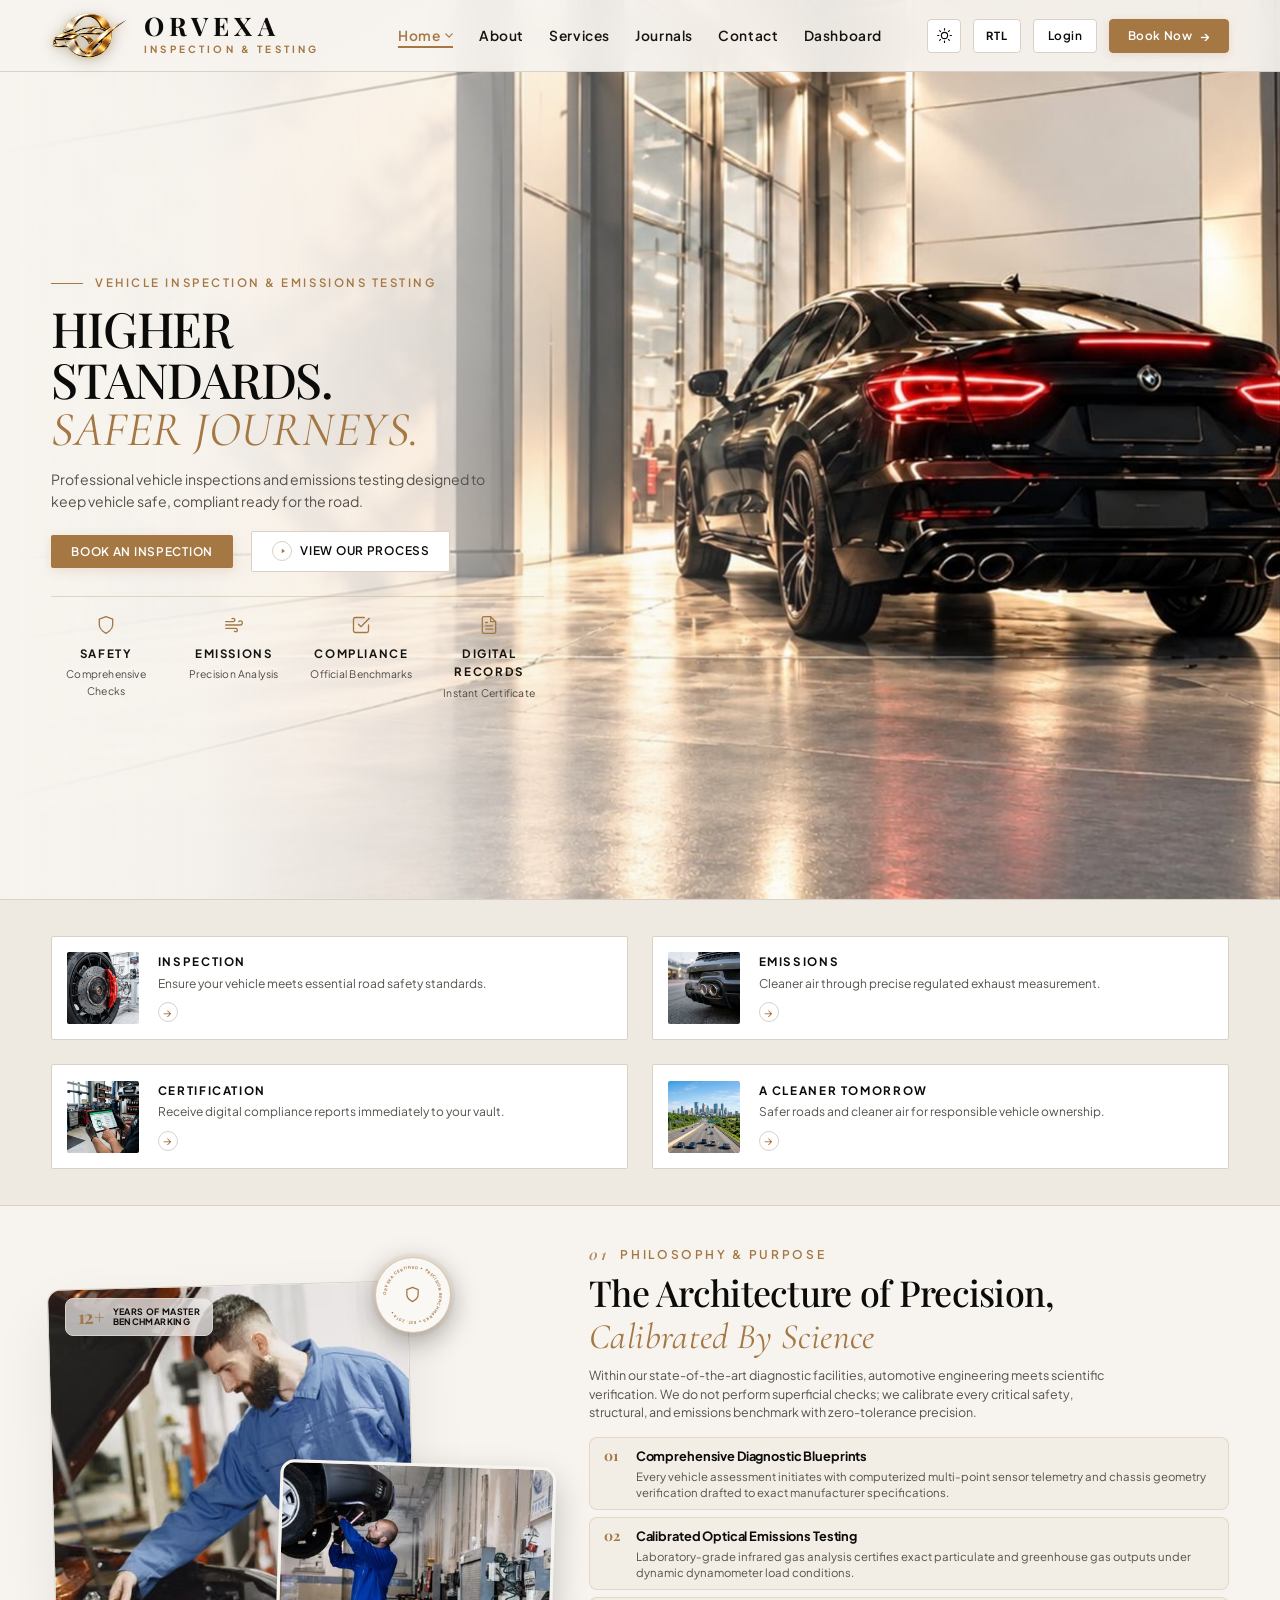
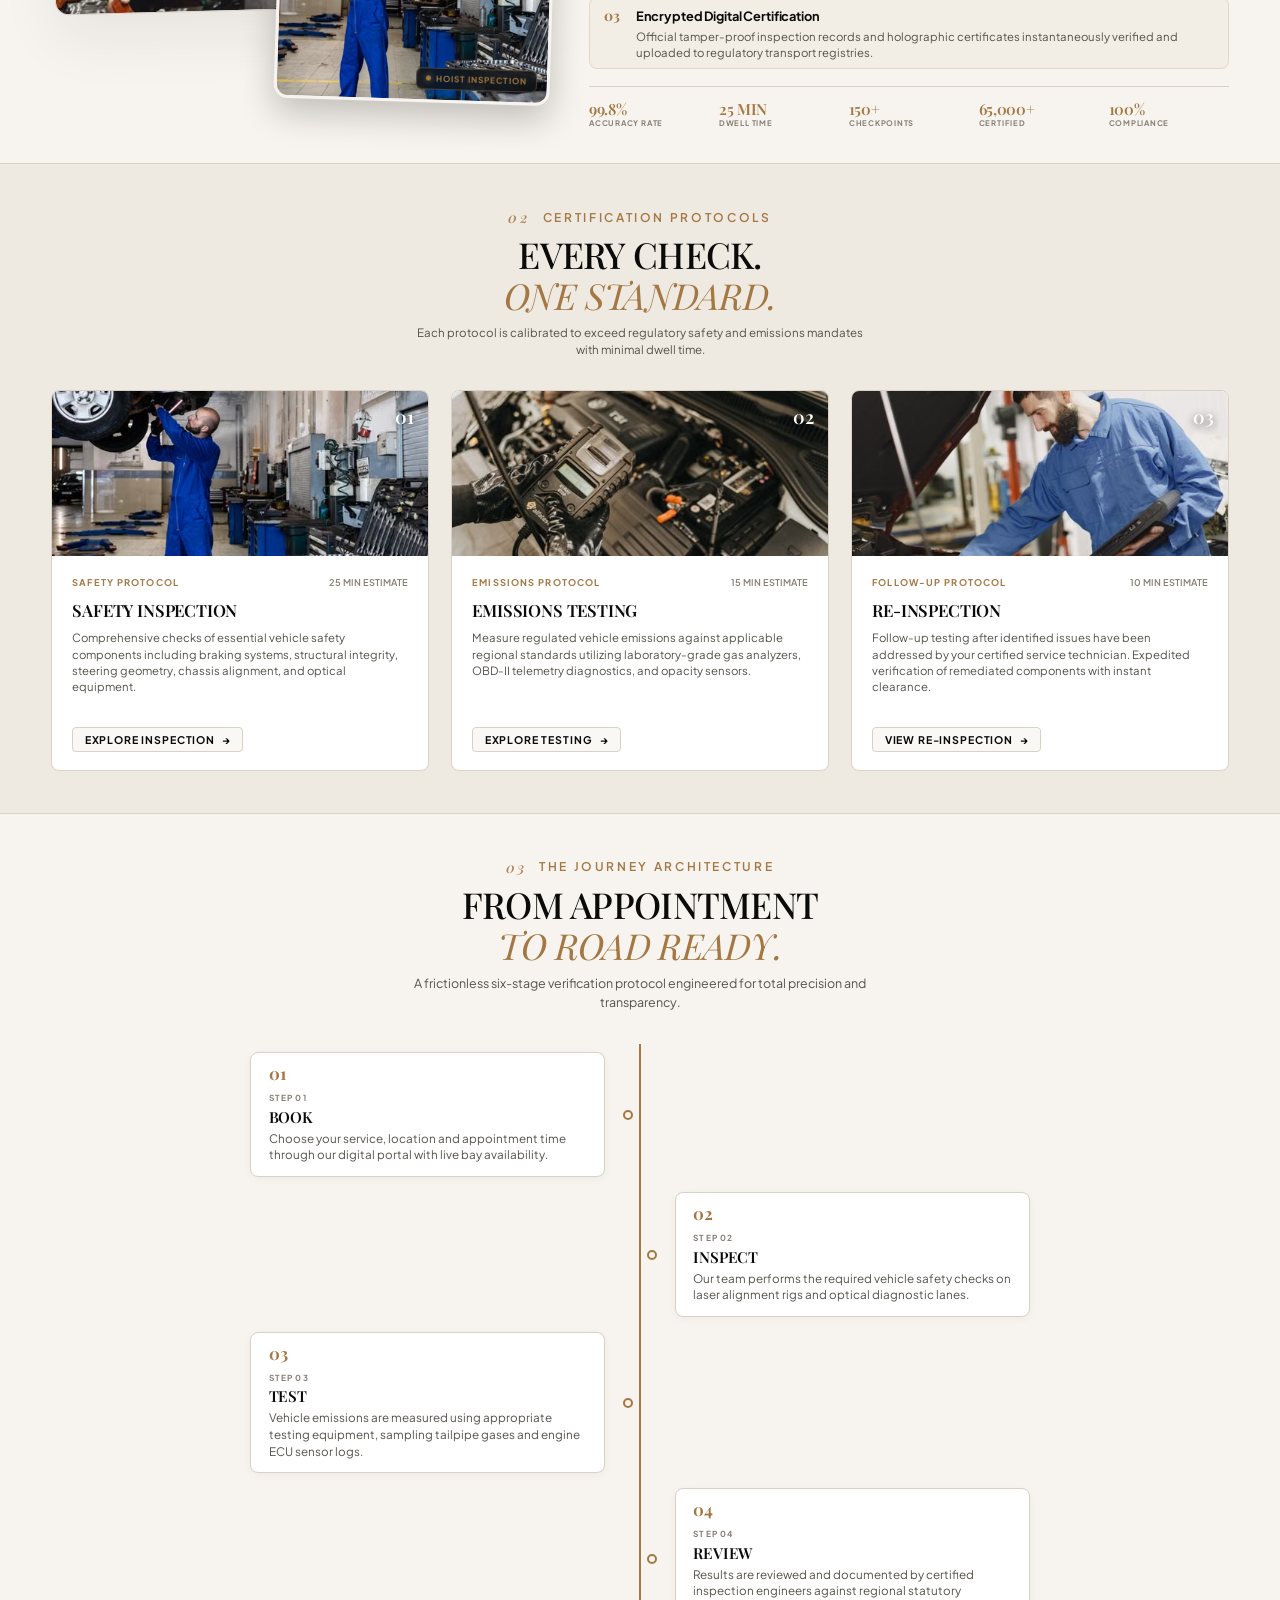
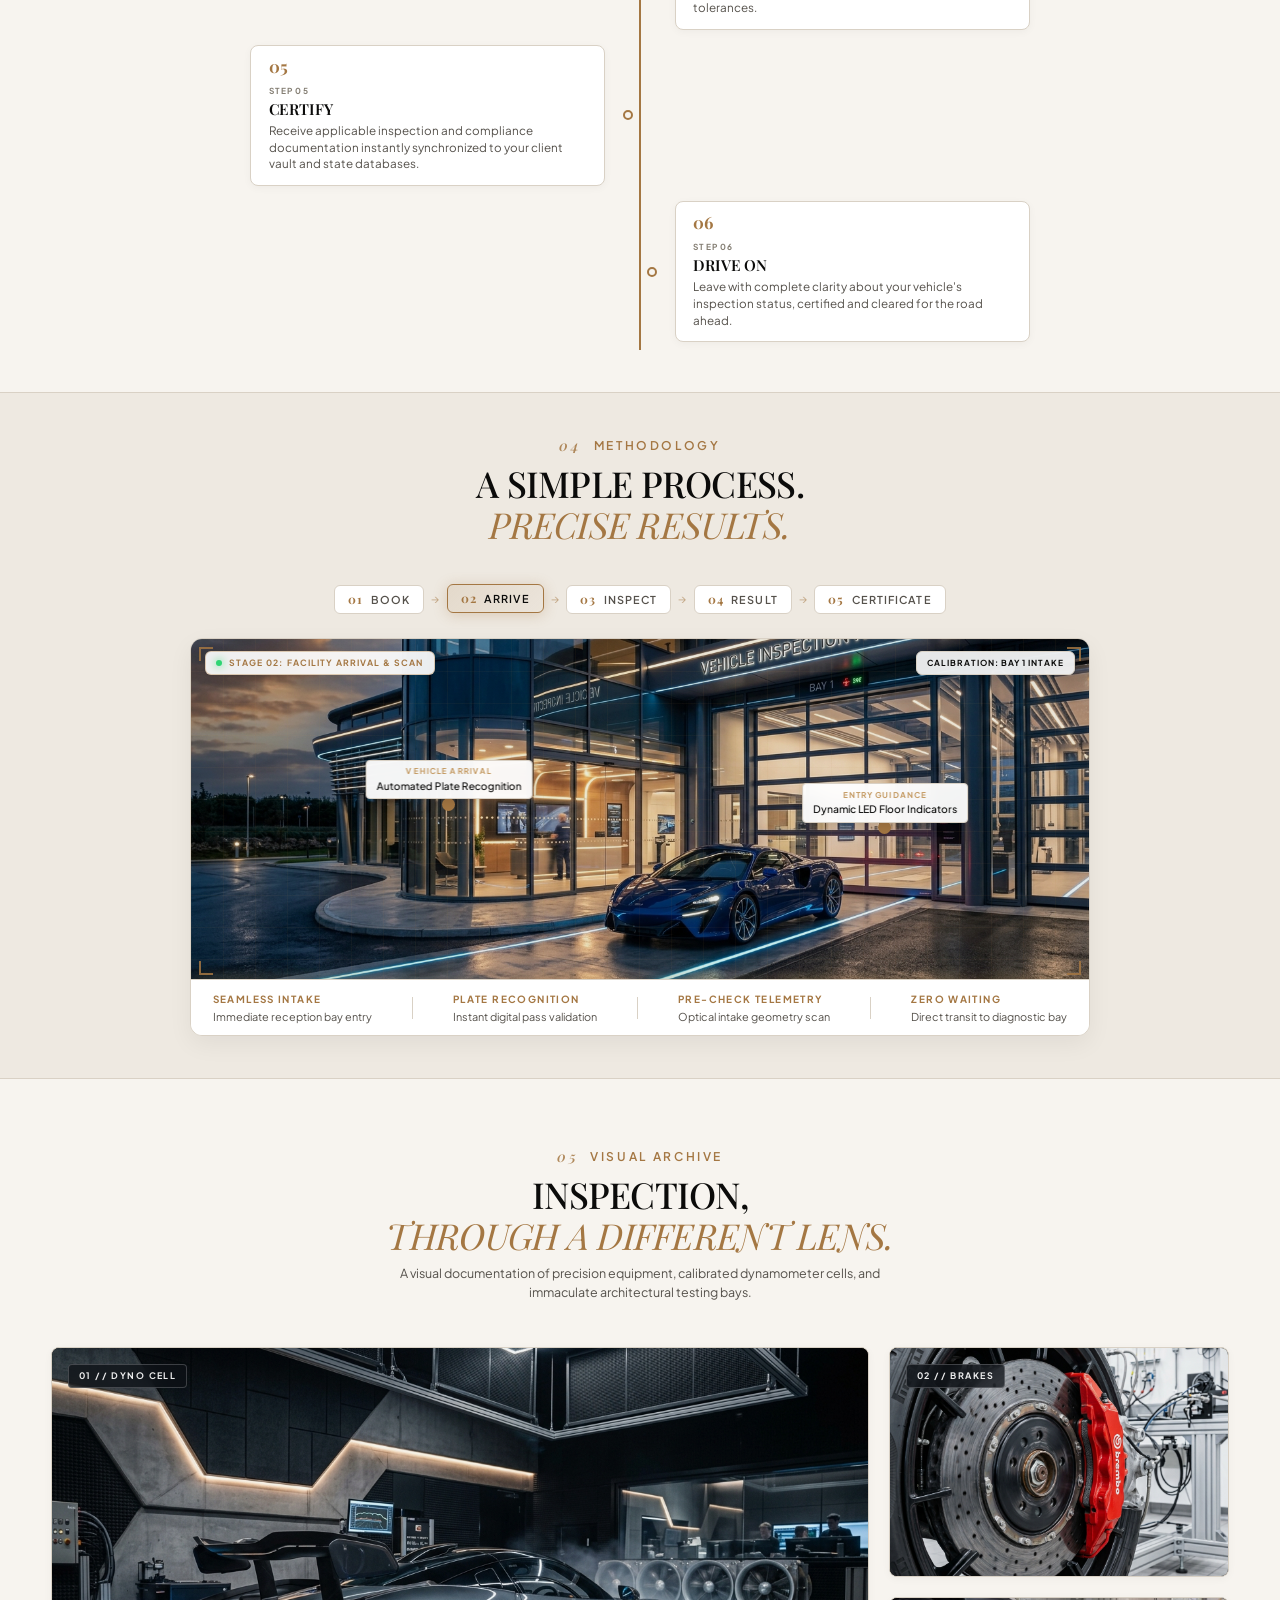
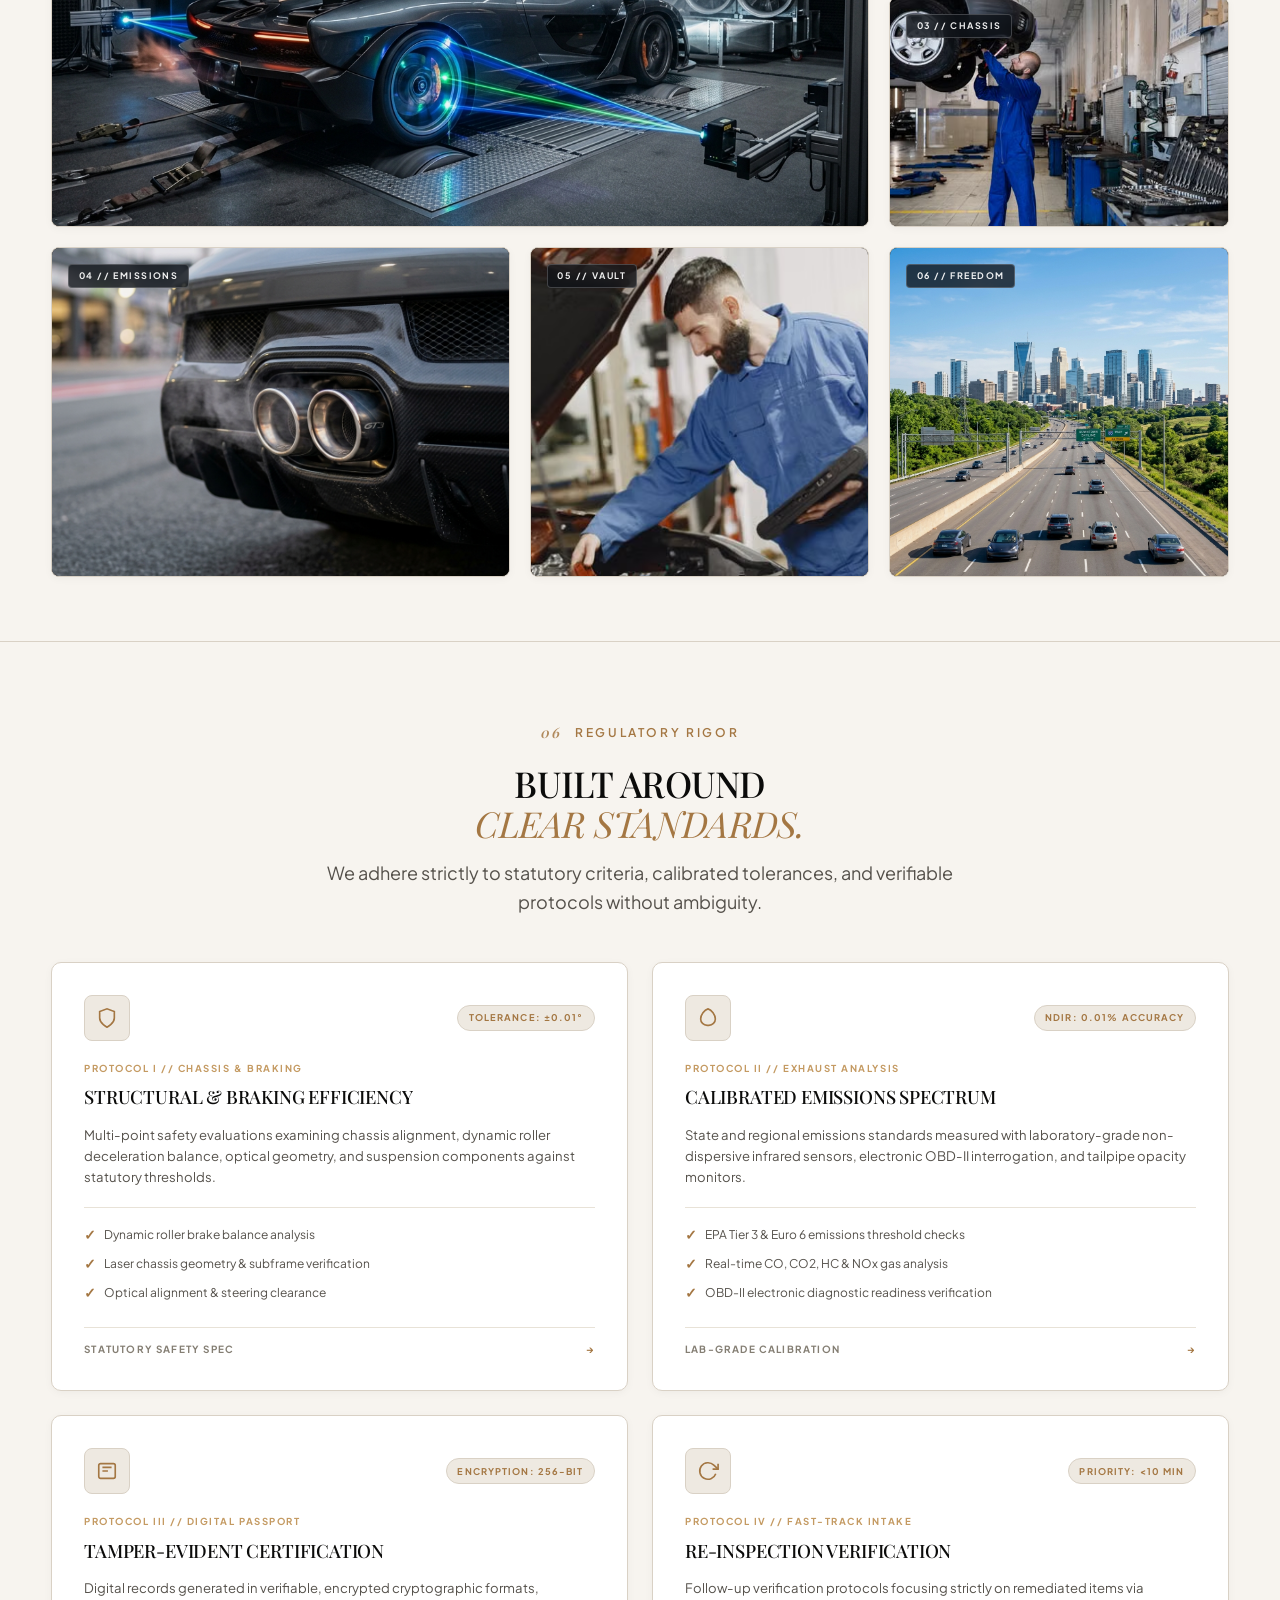
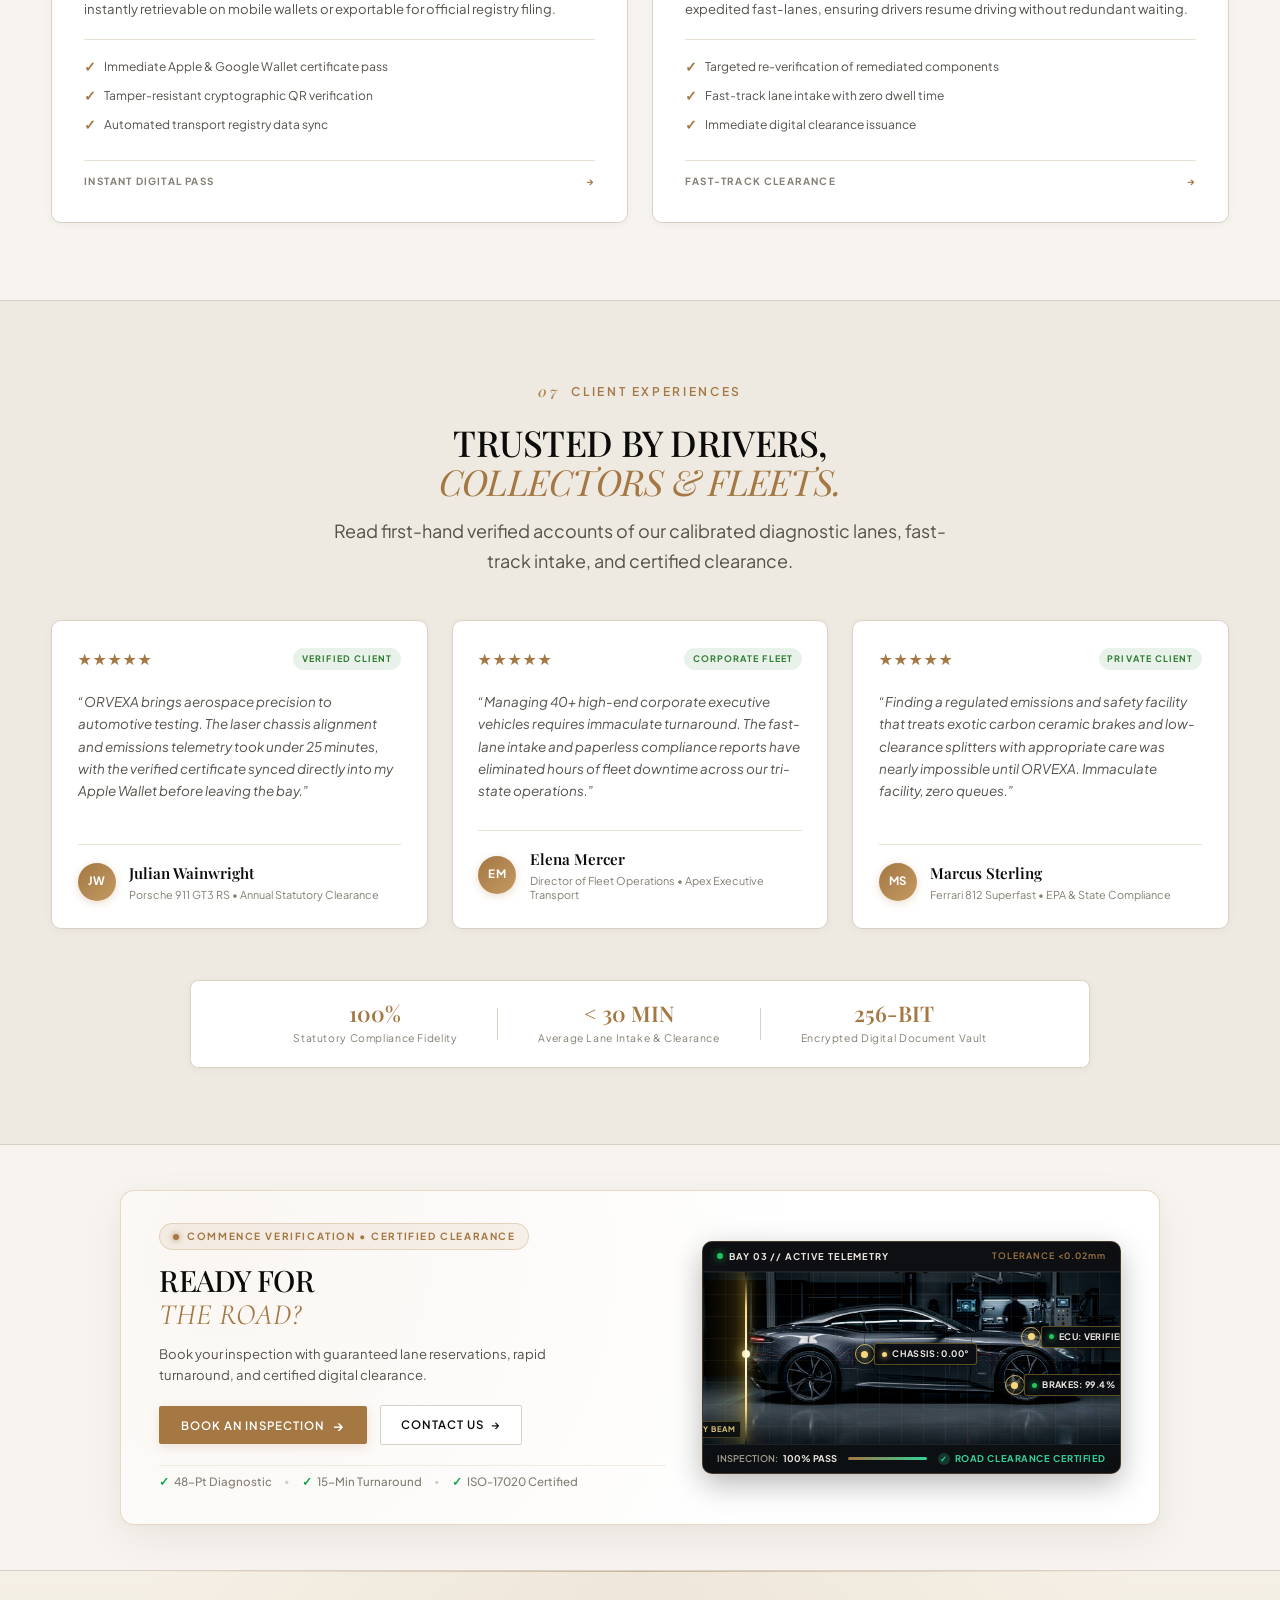
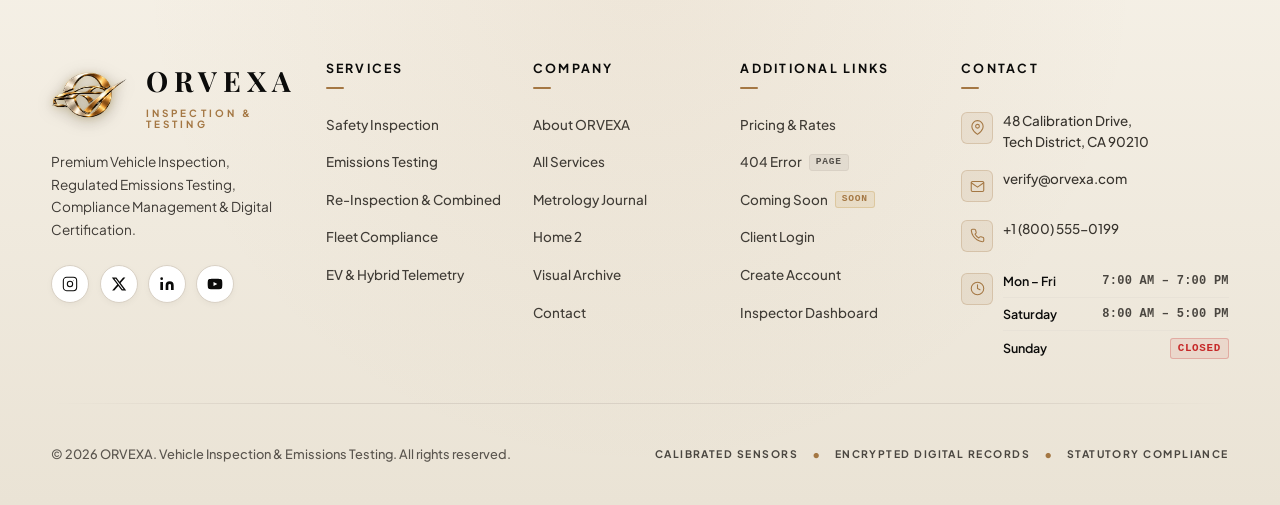
==== index.html @ d3ba6454 "Add files via upload" ====
<!DOCTYPE html>
<html lang="en" data-theme="light">

<head>
  <meta charset="UTF-8">
  <meta name="viewport" content="width=device-width, initial-scale=1.0">
  <title>ORVEXA | Premium Vehicle Inspection & Emissions Testing</title>
  <meta name="description"
    content="ORVEXA provides high-end automotive compliance, precision vehicle safety inspection, regulated emissions testing, and instant digital certification. Drive with certainty.">
  <meta name="keywords"
    content="vehicle inspection, emissions testing, automotive compliance, digital vehicle certification, luxury auto inspection">

  <!-- Modern Editorial & Precision Typography -->
  <link rel="preconnect" href="https://fonts.googleapis.com">
  <link rel="preconnect" href="https://fonts.gstatic.com" crossorigin>
  <link
    href="https://fonts.googleapis.com/css2?family=Cormorant+Garamond:ital,wght@0,300;0,400;0,500;0,600;1,400&family=Playfair+Display:ital,wght@0,400;0,500;0,600;0,700;1,400&family=Plus+Jakarta+Sans:wght@300;400;500;600;700&display=swap"
    rel="stylesheet">

  <link rel="stylesheet" href="index.css">
  <!-- Favicon & Brand Icons -->
  <link rel="icon" type="image/png" href="assets/favicon.png">
  <link rel="apple-touch-icon" href="assets/apple-touch-icon.png">
</head>

<body>

  <!-- ==================================================
       01. LUXURY HEADER
       ================================================== -->
  <header class="site-header" id="siteHeader">
    <div class="header-inner">
      <!-- Brand Logo -->
      <a href="#hero" class="brand-logo" aria-label="ORVEXA Homepage">
        <div class="logo-symbol">
          <img src="assets/brand-logo.png" alt="ORVEXA Emblem" class="brand-emblem-img">
        </div>
        <div class="brand-text-block">
          <span class="brand-name">ORVEXA</span>
          <span class="brand-subline">INSPECTION & TESTING</span>
        </div>
      </a>

      <!-- Primary Navigation -->
      <nav class="main-nav" aria-label="Main Navigation">
        <ul class="nav-list">
          <!-- Home with Dropdown (Home 1 & Home 2) -->
          <li class="nav-item has-dropdown">
            <a href="#hero" class="nav-link active">
              <span>Home</span>
              <svg class="dropdown-chevron" viewBox="0 0 10 6" fill="none" stroke="currentColor" stroke-width="1.5">
                <path d="M1 1L5 5L9 1" stroke-linecap="round" stroke-linejoin="round" />
              </svg>
            </a>
            <div class="nav-dropdown-menu">
              <a href="index.html" class="dropdown-item active">
                <span class="dropdown-title">Home 1</span>
                <span class="dropdown-desc">Daylight &amp; Night Luxury Center</span>
              </a>
              <a href="home2.html" class="dropdown-item">
                <span class="dropdown-title">Home 2</span>
                <span class="dropdown-desc">High-Tech Diagnostic Laboratory</span>
              </a>
            </div>
          </li>

          <!-- About -->
          <li class="nav-item"><a href="about.html" class="nav-link">About</a></li>

          <!-- Services -->
          <li class="nav-item"><a href="service.html" class="nav-link">Services</a></li>

          <!-- Journals -->
          <li class="nav-item"><a href="journal.html" class="nav-link">Journals</a></li>

          <!-- Contact -->
          <li class="nav-item"><a href="contact.html" class="nav-link">Contact</a></li>

          <!-- Dashboard -->
          <li class="nav-item"><a href="dashboard.html" class="nav-link">Dashboard</a></li>
        </ul>
      </nav>

      <!-- Header Utilities (Order: Theme Toggle -> RTL Button -> Login -> Book Now) -->
      <div class="header-actions">
        <!-- 1. Refined Single-Icon Theme Toggle (Sun in Light, Moon in Dark) -->
        <button type="button" class="theme-mode-btn" id="themeToggle" aria-label="Toggle theme mode">
          <span class="theme-icon-sun" title="Light Mode">
            <svg viewBox="0 0 24 24" fill="none" stroke="currentColor" stroke-width="1.8" stroke-linecap="round"
              stroke-linejoin="round">
              <circle cx="12" cy="12" r="5" />
              <line x1="12" y1="1" x2="12" y2="3" />
              <line x1="12" y1="21" x2="12" y2="23" />
              <line x1="4.22" y1="4.22" x2="5.64" y2="5.64" />
              <line x1="18.36" y1="18.36" x2="19.78" y2="19.78" />
              <line x1="1" y1="12" x2="3" y2="12" />
              <line x1="21" y1="12" x2="23" y2="12" />
              <line x1="4.22" y1="19.78" x2="5.64" y2="18.36" />
              <line x1="18.36" y1="5.64" x2="19.78" y2="4.22" />
            </svg>
          </span>
          <span class="theme-icon-moon" title="Dark Mode">
            <svg viewBox="0 0 24 24" fill="none" stroke="currentColor" stroke-width="1.8" stroke-linecap="round"
              stroke-linejoin="round">
              <path d="M21 12.79A9 9 0 1 1 11.21 3 7 7 0 0 0 21 12.79z" />
            </svg>
          </span>
        </button>

        <!-- 2. RTL Button -->
        <button type="button" class="header-rtl-btn" id="rtlToggle" aria-label="Toggle text direction RTL / LTR">
          <span id="rtlBtnText">RTL</span>
        </button>

        <!-- 3. Client Login (Direct Page Link) -->
        <a href="login.html" class="header-login-btn" id="loginBtn">Login</a>

        <!-- 4. Book Now CTA (Small) -->
        <button type="button" class="btn-primary-header btn-sm" id="headerBookBtn">
          <span>Book Now</span>
          <span class="btn-arrow">&rarr;</span>
        </button>

        <!-- Mobile Menu Toggle -->
        <button type="button" class="mobile-menu-btn" id="mobileMenuBtn" aria-label="Toggle navigation menu">
          <span></span>
          <span></span>
          <span></span>
        </button>
      </div>
    </div>
  </header>

  <!-- Mobile Drawer -->
  <div class="mobile-drawer" id="mobileDrawer">
    <div class="drawer-header">
      <div class="drawer-brand-block">
        <span class="drawer-brand">ORVEXA</span>
        <span class="drawer-tagline">INSPECTION &amp; TESTING</span>
      </div>
      <button type="button" class="drawer-close" id="drawerClose" aria-label="Close navigation menu">&times;</button>
    </div>

    <!-- Navigation Links -->
    <ul class="drawer-links">
      <li><a href="index.html" class="drawer-link active"><span>Home 1</span></a></li>
      <li><a href="home2.html" class="drawer-link"><span>Home 2</span></a></li>
      <li><a href="about.html" class="drawer-link"><span>About Us</span></a></li>
      <li><a href="service.html" class="drawer-link"><span>Services</span></a></li>
      <li><a href="journal.html" class="drawer-link"><span>Journals</span></a></li>
      <li><a href="contact.html" class="drawer-link"><span>Contact</span></a></li>
      <li><a href="dashboard.html" class="drawer-link"><span>Dashboard</span></a></li>
    </ul>

    <div class="drawer-actions">
      <a href="login.html" class="drawer-btn-login">Login</a>
      <button type="button" class="btn-primary-hero btn-sm w-full" id="drawerBookBtn" onclick="openBookingModal()">Book
        Now &rarr;</button>
    </div>
  </div>

  <main>
    <!-- ==================================================
         HERO SECTION (Strictly 95vh on Desktop)
         ================================================== -->
    <section class="hero-section" id="hero">
      <div class="hero-container">

        <!-- Hero Left Content -->
        <div class="hero-content">
          <div class="hero-eyebrow-wrapper">
            <span class="eyebrow-dash"></span>
            <span class="hero-eyebrow">VEHICLE INSPECTION & EMISSIONS TESTING</span>
          </div>

          <h1 class="hero-headline">
            <span class="headline-line">HIGHER</span>
            <span class="headline-line">STANDARDS.</span>
            <span class="headline-line highlight-gold">SAFER JOURNEYS.</span>
          </h1>
          <p class="hero-description">
            Professional vehicle inspections and emissions testing designed to keep vehicle safe, compliant
            ready for the road.
          </p>

          <!-- Mobile Hero Banner Image (shows before buttons on small screens) -->
          <div class="hero-mobile-banner">
            <img src="assets/hero_light.jpg" alt="ORVEXA Inspection Bay"
              class="hero-mobile-banner-img hero-mobile-img-light" />
            <img src="assets/hero_dark.jpg" alt="ORVEXA Dark Inspection Bay"
              class="hero-mobile-banner-img hero-mobile-img-dark" />
          </div>

          <div class="hero-cta-group">
            <button type="button" class="btn-primary-hero" id="heroBookBtn">
              <span>BOOK AN INSPECTION</span>
            </button>
            <a href="#timeline" class="btn-secondary-hero">
              <span class="play-icon-ring">
                <svg viewBox="0 0 16 16" fill="currentColor">
                  <path d="M5.5 3.5L12 8L5.5 12.5V3.5Z" />
                </svg>
              </span>
              <span>VIEW OUR PROCESS</span>
            </a>
          </div><!-- /hero-cta-group -->

          <!-- 4 Micro Feature Indicators (Visible in both Light and Dark Modes) -->
          <div class="hero-micro-features">
            <!-- 1. Safety -->
            <div class="micro-feature-item">
              <span class="micro-icon" aria-hidden="true">
                <svg viewBox="0 0 24 24" fill="none" stroke="currentColor" stroke-width="1.6" stroke-linecap="round"
                  stroke-linejoin="round">
                  <path d="M12 22s8-4 8-10V5l-8-3-8 3v7c0 6 8 10 8 10z" />
                </svg>
              </span>
              <span class="micro-title">SAFETY</span>
              <span class="micro-sub">Comprehensive Checks</span>
            </div>

            <!-- 2. Emissions -->
            <div class="micro-feature-item">
              <span class="micro-icon" aria-hidden="true">
                <svg viewBox="0 0 24 24" fill="none" stroke="currentColor" stroke-width="1.6" stroke-linecap="round"
                  stroke-linejoin="round">
                  <path
                    d="M9.59 4.59A2 2 0 1 1 11 8H2m10.59 11.41A2 2 0 1 0 14 16H2m15.73-8.27A2.5 2.5 0 1 1 19.5 12H2" />
                </svg>
              </span>
              <span class="micro-title">EMISSIONS</span>
              <span class="micro-sub">Precision Analysis</span>
            </div>

            <!-- 3. Compliance -->
            <div class="micro-feature-item">
              <span class="micro-icon" aria-hidden="true">
                <svg viewBox="0 0 24 24" fill="none" stroke="currentColor" stroke-width="1.6" stroke-linecap="round"
                  stroke-linejoin="round">
                  <polyline points="9 11 12 14 22 4" />
                  <path d="M21 12v7a2 2 0 0 1-2 2H5a2 2 0 0 1-2-2V5a2 2 0 0 1 2-2h11" />
                </svg>
              </span>
              <span class="micro-title">COMPLIANCE</span>
              <span class="micro-sub">Official Benchmarks</span>
            </div>

            <!-- 4. Digital Records -->
            <div class="micro-feature-item">
              <span class="micro-icon" aria-hidden="true">
                <svg viewBox="0 0 24 24" fill="none" stroke="currentColor" stroke-width="1.6" stroke-linecap="round"
                  stroke-linejoin="round">
                  <path d="M14 2H6a2 2 0 0 0-2 2v16a2 2 0 0 0 2 2h12a2 2 0 0 0 2-2V8z" />
                  <polyline points="14 2 14 8 20 8" />
                  <line x1="16" y1="13" x2="8" y2="13" />
                  <line x1="16" y1="17" x2="8" y2="17" />
                  <polyline points="10 9 9 9 8 9" />
                </svg>
              </span>
              <span class="micro-title">DIGITAL RECORDS</span>
              <span class="micro-sub">Instant Certificate</span>
            </div>
          </div><!-- /hero-micro-features -->

        </div><!-- /hero-content -->
      </div><!-- /hero-container -->

      <!-- Hero Integrated Photographic Environment (Dynamic for Light and Dark Modes) -->
      <div class="hero-media-wrapper">
        <div class="hero-image-container">
          <img src="assets/hero_light.jpg?v=2" alt="ORVEXA Luxury Automotive Inspection Bay in Daytime Light"
            class="hero-img hero-img-light" id="heroLightImg" />
          <img src="assets/hero_dark.jpg?v=2"
            alt="ORVEXA Dark Cinematic Automotive Testing Facility with Precision Inspection Bay"
            class="hero-img hero-img-dark" id="heroDarkImg" />
          <!-- Soft Editorial Vignette & Gradient Blends -->
          <div class="hero-gradient-overlay"></div>
        </div>
      </div>
    </section>

    <!-- ==================================================
         HERO BOTTOM PREVIEW STRIP (Reference Feature)
         ================================================== -->
    <section class="hero-strip-section" aria-label="Feature Highlights">
      <div class="strip-container">
        <div class="strip-grid">

          <!-- Strip Item 1 -->
          <div class="strip-card">
            <div class="strip-img-box">
              <img src="assets/card_brake_disc.jpg" alt="High precision brake disc safety inspection">
            </div>
            <div class="strip-card-body">
              <span class="strip-card-title">INSPECTION</span>
              <p class="strip-card-desc">Ensure your vehicle meets essential road safety standards.</p>
              <a href="#services" class="strip-card-link" aria-label="Learn about safety inspection">
                <span class="circle-arrow">→</span>
              </a>
            </div>
          </div>

          <!-- Strip Item 2 -->
          <div class="strip-card">
            <div class="strip-img-box">
              <img src="assets/card_exhaust_tips.jpg" alt="Tailpipe emissions analysis and compliance check">
            </div>
            <div class="strip-card-body">
              <span class="strip-card-title">EMISSIONS</span>
              <p class="strip-card-desc">Cleaner air through precise regulated exhaust measurement.</p>
              <a href="#services" class="strip-card-link" aria-label="Learn about emissions testing">
                <span class="circle-arrow">→</span>
              </a>
            </div>
          </div>

          <!-- Strip Item 3 -->
          <div class="strip-card">
            <div class="strip-img-box">
              <img src="assets/card_tablet_cert.jpg" alt="Digital inspection certification and reports">
            </div>
            <div class="strip-card-body">
              <span class="strip-card-title">CERTIFICATION</span>
              <p class="strip-card-desc">Receive digital compliance reports immediately to your vault.</p>
              <a href="#services" class="strip-card-link" aria-label="Explore digital records">
                <span class="circle-arrow">→</span>
              </a>
            </div>
          </div>

          <!-- Strip Item 4 -->
          <div class="strip-card">
            <div class="strip-img-box">
              <img src="assets/card_clean_road.jpg" alt="Open pristine scenic highway">
            </div>
            <div class="strip-card-body">
              <span class="strip-card-title">A CLEANER TOMORROW</span>
              <p class="strip-card-desc">Safer roads and cleaner air for responsible vehicle ownership.</p>
              <a href="#about" class="strip-card-link" aria-label="Read our mission">
                <span class="circle-arrow">→</span>
              </a>
            </div>
          </div>

        </div>
      </div>
    </section>

    <!-- ==================================================
         SECTION 02 — ABOUT ORVEXA
         ================================================== -->
    <section class="section about-section" id="about">
      <div class="container">
        <div class="about-grid">

          <!-- Left Column: Photographic Showcase with Floating Badges & Rotating Stamp -->
          <div class="about-media-col">
            <div class="about-visual-card">

              <!-- Primary Image: Large, fills top-left -->
              <div class="about-image-frame about-image-primary">
                <img src="assets/real_test_mechanic_tablet.png" alt="ORVEXA Precision Vehicle Inspection Technician"
                  class="about-showcase-img" />
              </div>

              <!-- Secondary Image: Smaller, offset bottom-right, counter-tilt -->
              <div class="about-image-frame about-image-secondary">
                <img src="assets/real_test_undercarriage_lift.png" alt="Underbody hoist and chassis inspection"
                  class="about-showcase-img" />
                <span class="secondary-tag">
                  <span class="secondary-tag-dot"></span>
                  HOIST INSPECTION
                </span>
              </div>

              <!-- Circular Stamp: pinned to top-right corner of primary image -->
              <div class="about-circular-stamp" aria-hidden="true">
                <svg viewBox="0 0 140 140" class="stamp-svg-ring">
                  <path id="stampPath" d="M 70, 70 m -50, 0 a 50,50 0 1,1 100,0 a 50,50 0 1,1 -100,0" fill="none" />
                  <text class="stamp-text">
                    <textPath href="#stampPath" startOffset="0%">
                      ORVEXA CERTIFIED • PRECISION BENCHMARKS • EST. 2014 •
                    </textPath>
                  </text>
                </svg>
                <div class="stamp-center-icon">
                  <svg viewBox="0 0 24 24" fill="none" stroke="currentColor" stroke-width="1.8" stroke-linecap="round"
                    stroke-linejoin="round">
                    <path d="M12 22s8-4 8-10V5l-8-3-8 3v7c0 6 8 10 8 10z" />
                  </svg>
                </div>
              </div>

              <!-- Years badge -->
              <div class="about-float-badge-top">
                <span class="badge-accent-num">12+</span>
                <span class="badge-accent-text">Years of Master<br>Benchmarking</span>
              </div>

            </div>
          </div>

          <!-- Right Column: Editorial Typography, Stacked Feature Cards & Stat Strip -->
          <div class="about-text-col">
            <div class="section-eyebrow">
              <span class="eyebrow-num">01</span>
              <span class="eyebrow-text">PHILOSOPHY &amp; PURPOSE</span>
            </div>

            <h2 class="editorial-title">
              The Architecture of Precision,<br>
              <span class="italic-serif highlight-gold">Calibrated By Science</span>
            </h2>

            <p class="about-lead-narrative">
              Within our state-of-the-art diagnostic facilities, automotive engineering meets scientific verification.
              We do not perform superficial checks; we calibrate every critical safety, structural, and emissions
              benchmark with zero-tolerance precision.
            </p>

            <!-- Stack of 3 Numbered Feature Cards (Matching Reference Alignment) -->
            <div class="about-feature-stack">
              <!-- Card 01 -->
              <div class="about-feature-card">
                <span class="feature-card-num">01</span>
                <div class="feature-card-body">
                  <h3 class="feature-card-title">Comprehensive Diagnostic Blueprints</h3>
                  <p class="feature-card-desc">
                    Every vehicle assessment initiates with computerized multi-point sensor telemetry and chassis
                    geometry verification drafted to exact manufacturer specifications.
                  </p>
                </div>
              </div>

              <!-- Card 02 -->
              <div class="about-feature-card">
                <span class="feature-card-num">02</span>
                <div class="feature-card-body">
                  <h3 class="feature-card-title">Calibrated Optical Emissions Testing</h3>
                  <p class="feature-card-desc">
                    Laboratory-grade infrared gas analysis certifies exact particulate and greenhouse gas outputs under
                    dynamic dynamometer load conditions.
                  </p>
                </div>
              </div>

              <!-- Card 03 -->
              <div class="about-feature-card">
                <span class="feature-card-num">03</span>
                <div class="feature-card-body">
                  <h3 class="feature-card-title">Encrypted Digital Certification</h3>
                  <p class="feature-card-desc">
                    Official tamper-proof inspection records and holographic certificates instantaneously verified and
                    uploaded to regulatory transport registries.
                  </p>
                </div>
              </div>
            </div>

            <!-- Horizontal Stat Counter Row (Matching Reference Bottom Strip) -->
            <div class="about-stats-row">
              <div class="about-stat-item">
                <span class="stat-value">99.8%</span>
                <span class="stat-label">ACCURACY RATE</span>
              </div>
              <div class="about-stat-item">
                <span class="stat-value">25 MIN</span>
                <span class="stat-label">DWELL TIME</span>
              </div>
              <div class="about-stat-item">
                <span class="stat-value">150+</span>
                <span class="stat-label">CHECKPOINTS</span>
              </div>
              <div class="about-stat-item">
                <span class="stat-value">65,000+</span>
                <span class="stat-label">CERTIFIED</span>
              </div>
              <div class="about-stat-item">
                <span class="stat-value">100%</span>
                <span class="stat-label">COMPLIANCE</span>
              </div>
            </div>

          </div><!-- /about-text-col -->

        </div><!-- /about-grid -->
      </div><!-- /container -->
    </section>

    <!-- ==================================================
         SECTION 03 — SERVICES (Strictly 3 Equal Cards)
         ================================================== -->
    <section class="section services-section" id="services">
      <div class="container">

        <div class="section-header-center">
          <div class="section-eyebrow">
            <span class="eyebrow-num">02</span>
            <span class="eyebrow-text">CERTIFICATION PROTOCOLS</span>
          </div>
          <h2 class="editorial-title">
            EVERY CHECK.<br>
            <span class="italic-serif">ONE STANDARD.</span>
          </h2>
          <p class="section-lead-center">
            Each protocol is calibrated to exceed regulatory safety and emissions mandates with minimal dwell time.
          </p>
        </div>

        <!-- 3 Primary Service Cards -->
        <div class="services-grid">

          <!-- CARD 01: SAFETY INSPECTION -->
          <article class="service-card" data-service="safety">
            <div class="service-card-media">
              <img src="assets/real_test_undercarriage_lift.png" alt="Comprehensive vehicle safety inspection on hoist">
              <span class="service-number">01</span>
            </div>
            <div class="service-card-content">
              <div class="service-meta">
                <span class="service-badge">SAFETY PROTOCOL</span>
                <span class="service-time">25 MIN ESTIMATE</span>
              </div>
              <h3 class="service-title">SAFETY INSPECTION</h3>
              <p class="service-description">
                Comprehensive checks of essential vehicle safety components including braking systems, structural
                integrity, steering geometry, chassis alignment, and optical equipment.
              </p>
              <div class="service-hover-line"></div>
              <button type="button" class="service-cta-btn" onclick="openBookingWithService('Safety Inspection')">
                <span>EXPLORE INSPECTION</span>
                <span class="btn-arrow">→</span>
              </button>
            </div>
          </article>

          <!-- CARD 02: EMISSIONS TESTING -->
          <article class="service-card" data-service="emissions">
            <div class="service-card-media">
              <img src="assets/real_test_obd_engine.png"
                alt="Calibrated vehicle engine diagnostics &amp; emissions testing">
              <span class="service-number">02</span>
            </div>
            <div class="service-card-content">
              <div class="service-meta">
                <span class="service-badge">EMISSIONS PROTOCOL</span>
                <span class="service-time">15 MIN ESTIMATE</span>
              </div>
              <h3 class="service-title">EMISSIONS TESTING</h3>
              <p class="service-description">
                Measure regulated vehicle emissions against applicable regional standards utilizing laboratory-grade gas
                analyzers, OBD-II telemetry diagnostics, and opacity sensors.
              </p>
              <div class="service-hover-line"></div>
              <button type="button" class="service-cta-btn" onclick="openBookingWithService('Emissions Testing')">
                <span>EXPLORE TESTING</span>
                <span class="btn-arrow">→</span>
              </button>
            </div>
          </article>

          <!-- CARD 03: RE-INSPECTION -->
          <article class="service-card" data-service="reinspection">
            <div class="service-card-media">
              <img src="assets/real_test_mechanic_tablet.png" alt="Vehicle re-inspection and diagnostic verification">
              <span class="service-number">03</span>
            </div>
            <div class="service-card-content">
              <div class="service-meta">
                <span class="service-badge">FOLLOW-UP PROTOCOL</span>
                <span class="service-time">10 MIN ESTIMATE</span>
              </div>
              <h3 class="service-title">RE-INSPECTION</h3>
              <p class="service-description">
                Follow-up testing after identified issues have been addressed by your certified service technician.
                Expedited verification of remediated components with instant clearance.
              </p>
              <div class="service-hover-line"></div>
              <button type="button" class="service-cta-btn" onclick="openBookingWithService('Re-Inspection')">
                <span>VIEW RE-INSPECTION</span>
                <span class="btn-arrow">→</span>
              </button>
            </div>
          </article>

        </div>
      </div>
    </section>

    <!-- ==================================================
         SECTION 04 — VERTICAL TIMELINE
         ================================================== -->
    <section class="section timeline-section" id="timeline">
      <div class="container">

        <div class="timeline-header text-center">
          <div class="section-eyebrow justify-center">
            <span class="eyebrow-num">03</span>
            <span class="eyebrow-text">THE JOURNEY ARCHITECTURE</span>
          </div>
          <h2 class="editorial-title">
            FROM APPOINTMENT<br>
            <span class="italic-serif">TO ROAD READY.</span>
          </h2>
          <p class="section-sub-desc">
            A frictionless six-stage verification protocol engineered for total precision and transparency.
          </p>
        </div>

        <!-- Vertical Timeline Spine -->
        <div class="timeline-wrapper">
          <div class="timeline-spine">
            <div class="timeline-progress-bar" id="timelineProgress"></div>
          </div>

          <!-- Step 01 -->
          <div class="timeline-item left-side">
            <div class="timeline-card">
              <div class="timeline-num-badge">01</div>
              <span class="timeline-tag">STEP 01</span>
              <h3 class="timeline-heading">BOOK</h3>
              <p class="timeline-copy">
                Choose your service, location and appointment time through our digital portal with live bay
                availability.
              </p>
              <div class="timeline-indicator-dot"></div>
            </div>
            <div class="timeline-spacer"></div>
          </div>

          <!-- Step 02 -->
          <div class="timeline-item right-side">
            <div class="timeline-spacer"></div>
            <div class="timeline-card">
              <div class="timeline-num-badge">02</div>
              <span class="timeline-tag">STEP 02</span>
              <h3 class="timeline-heading">INSPECT</h3>
              <p class="timeline-copy">
                Our team performs the required vehicle safety checks on laser alignment rigs and optical diagnostic
                lanes.
              </p>
              <div class="timeline-indicator-dot"></div>
            </div>
          </div>

          <!-- Step 03 -->
          <div class="timeline-item left-side">
            <div class="timeline-card">
              <div class="timeline-num-badge">03</div>
              <span class="timeline-tag">STEP 03</span>
              <h3 class="timeline-heading">TEST</h3>
              <p class="timeline-copy">
                Vehicle emissions are measured using appropriate testing equipment, sampling tailpipe gases and engine
                ECU sensor logs.
              </p>
              <div class="timeline-indicator-dot"></div>
            </div>
            <div class="timeline-spacer"></div>
          </div>

          <!-- Step 04 -->
          <div class="timeline-item right-side">
            <div class="timeline-spacer"></div>
            <div class="timeline-card">
              <div class="timeline-num-badge">04</div>
              <span class="timeline-tag">STEP 04</span>
              <h3 class="timeline-heading">REVIEW</h3>
              <p class="timeline-copy">
                Results are reviewed and documented by certified inspection engineers against regional statutory
                tolerances.
              </p>
              <div class="timeline-indicator-dot"></div>
            </div>
          </div>

          <!-- Step 05 -->
          <div class="timeline-item left-side">
            <div class="timeline-card">
              <div class="timeline-num-badge">05</div>
              <span class="timeline-tag">STEP 05</span>
              <h3 class="timeline-heading">CERTIFY</h3>
              <p class="timeline-copy">
                Receive applicable inspection and compliance documentation instantly synchronized to your client vault
                and state databases.
              </p>
              <div class="timeline-indicator-dot"></div>
            </div>
            <div class="timeline-spacer"></div>
          </div>

          <!-- Step 06 -->
          <div class="timeline-item right-side">
            <div class="timeline-spacer"></div>
            <div class="timeline-card">
              <div class="timeline-num-badge">06</div>
              <span class="timeline-tag">STEP 06</span>
              <h3 class="timeline-heading">DRIVE ON</h3>
              <p class="timeline-copy">
                Leave with complete clarity about your vehicle's inspection status, certified and cleared for the road
                ahead.
              </p>
              <div class="timeline-indicator-dot"></div>
            </div>
          </div>

        </div>

      </div>
    </section>

    <!-- ==================================================
         SECTION 05 — PROCESS (Central Visual & Diagnostics)
         ================================================== -->
    <section class="section process-section" id="process">
      <div class="container">

        <div class="process-headline-block">
          <div class="section-eyebrow">
            <span class="eyebrow-num">04</span>
            <span class="eyebrow-text">METHODOLOGY</span>
          </div>
          <h2 class="editorial-title">
            A SIMPLE PROCESS.<br>
            <span class="italic-serif">PRECISE RESULTS.</span>
          </h2>
        </div>

        <!-- Linear Process Sequence -->
        <!-- Linear Process Sequence (Interactive 5-Stage Stepper) -->
        <div class="process-stepper" id="processStepper">
          <button type="button" class="step-pill active" data-step="book" aria-label="Step 1: Book">
            <span class="pill-order">01</span>
            <span class="pill-title">BOOK</span>
          </button>
          <span class="step-connector">→</span>
          <button type="button" class="step-pill" data-step="arrive" aria-label="Step 2: Arrive">
            <span class="pill-order">02</span>
            <span class="pill-title">ARRIVE</span>
          </button>
          <span class="step-connector">→</span>
          <button type="button" class="step-pill" data-step="inspect" aria-label="Step 3: Inspect">
            <span class="pill-order">03</span>
            <span class="pill-title">INSPECT</span>
          </button>
          <span class="step-connector">→</span>
          <button type="button" class="step-pill" data-step="result" aria-label="Step 4: Result">
            <span class="pill-order">04</span>
            <span class="pill-title">RESULT</span>
          </button>
          <span class="step-connector">→</span>
          <button type="button" class="step-pill" data-step="certificate" aria-label="Step 5: Certificate">
            <span class="pill-order">05</span>
            <span class="pill-title">CERTIFICATE</span>
          </button>
        </div>

        <!-- Central Architectural Bay Visual with Dynamic Interactive HUD -->
        <div class="process-bay-visual">
          <img src="assets/method_book.jpg" alt="ORVEXA Digital Appointment Booking Interface" class="process-bay-img"
            id="methodologyImg">

          <!-- HUD Architectural Corner Brackets -->
          <div class="hud-corner hud-corner-tl"></div>
          <div class="hud-corner hud-corner-tr"></div>
          <div class="hud-corner hud-corner-bl"></div>
          <div class="hud-corner hud-corner-br"></div>

          <!-- HUD Luminous Laser Scanning Beam -->
          <div class="hud-scan-beam"></div>

          <!-- HUD Telemetry Diagnostic Grid -->
          <div class="hud-grid-overlay"></div>

          <!-- Live HUD Telemetry Status Badge -->
          <div class="hud-status-badge">
            <span class="hud-dot"></span>
            <span class="hud-status-text" id="hudStatusText">STAGE 01: DIGITAL APPOINTMENT INTAKE</span>
          </div>

          <!-- Top-Right Calibration Beacon -->
          <div class="hud-calibration-badge" id="hudCalBadge">CALIBRATION: ONLINE DISPATCH</div>

          <!-- Micro Telemetry Overlays -->
          <div class="bay-overlay-node node-1" id="methodNode1">
            <span class="node-pulse"></span>
            <div class="node-tooltip">
              <span class="node-label" id="nodeLabel1">DIGITAL INTAKE</span>
              <span class="node-val" id="nodeVal1">Priority Lane Reservation</span>
            </div>
          </div>

          <div class="bay-overlay-node node-2" id="methodNode2">
            <span class="node-pulse"></span>
            <div class="node-tooltip">
              <span class="node-label" id="nodeLabel2">SERVICE PROTOCOL</span>
              <span class="node-val" id="nodeVal2">Safety & Emissions Selected</span>
            </div>
          </div>

          <!-- Bottom Micro-Information Bar (Strictly no invented numbers) -->
          <div class="process-info-bar">
            <div class="info-block">
              <span class="info-tag" id="infoTag1">ONLINE RESERVATION</span>
              <span class="info-sub" id="infoSub1">Select bay & priority time slot</span>
            </div>
            <div class="info-separator"></div>
            <div class="info-block">
              <span class="info-tag" id="infoTag2">CALENDAR SYNC</span>
              <span class="info-sub" id="infoSub2">Encrypted intake verification</span>
            </div>
            <div class="info-separator"></div>
            <div class="info-block">
              <span class="info-tag" id="infoTag3">FAST-LANE ACCESS</span>
              <span class="info-sub" id="infoSub3">Direct intake with zero queues</span>
            </div>
            <div class="info-separator"></div>
            <div class="info-block">
              <span class="info-tag" id="infoTag4">CLIENT CONCIERGE</span>
              <span class="info-sub" id="infoSub4">Automated digital pass dispatch</span>
            </div>
          </div>
        </div>

      </div>
    </section>

    <!-- ==================================================
         SECTION 05 — GALLERY (Editorial Masonry Grid)
         ================================================== -->
    <section class="section gallery-section" id="gallery">
      <div class="container">

        <div class="gallery-header">
          <div class="section-eyebrow">
            <span class="eyebrow-num">05</span>
            <span class="eyebrow-text">VISUAL ARCHIVE</span>
          </div>
          <h2 class="editorial-title">
            INSPECTION,<br>
            <span class="italic-serif">THROUGH A DIFFERENT LENS.</span>
          </h2>
          <p class="section-sub-desc">
            A visual documentation of precision equipment, calibrated dynamometer cells, and immaculate architectural
            testing bays.
          </p>
        </div>

        <!-- Asymmetric Editorial Grid (Images Bleed Into Layout) -->
        <!-- Asymmetric Editorial Bento Grid (Unique Architectural Alignment) -->
        <div class="editorial-gallery-grid">

          <!-- Tile 01: Hero Featured AWD Dynamometer Cell (Occupies 2 cols x 2 rows) -->
          <div class="gallery-tile tile-featured-hero">
            <div class="tile-inner">
              <img src="assets/archive_dyno_cell.jpg"
                alt="AWD Dynamometer acoustic testing cell with laser wheel alignment" class="gallery-img">
              <span class="tile-corner-tag">01 // DYNO CELL</span>
              <div class="gallery-overlay"></div>
              <div class="gallery-caption">
                <span class="caption-category">DYNAMOMETER TESTING</span>
                <h4 class="caption-name">AWD Acoustic Dynamometer Cell &amp; Laser Alignment</h4>
                <p class="caption-desc">Full-power torque verification, acoustic dampening, and automated dynamic tire
                  contact sensors under simulated highway load.</p>
                <a href="journal-detail.html?article=brake-force-distribution-dynamics" class="caption-action"
                  style="text-decoration:none;">EXPLORE RESEARCH &rarr;</a>
              </div>
              <div class="gallery-gold-line"></div>
            </div>
          </div>

          <!-- Tile 02: Carbon Ceramic Braking Rig -->
          <div class="gallery-tile tile-companion-1">
            <div class="tile-inner">
              <img src="assets/card_brake_disc.jpg" alt="Carbon ceramic brake disc rotor test rig" class="gallery-img">
              <span class="tile-corner-tag">02 // BRAKES</span>
              <div class="gallery-overlay"></div>
              <div class="gallery-caption">
                <span class="caption-category">VEHICLE DETAIL</span>
                <h4 class="caption-name">Carbon Ceramic Deceleration &amp; Thermal Analysis</h4>
                <p class="caption-desc">Rotor surface thermal profiling and dynamic caliper clamping pressure
                  calibration.</p>
                <a href="journal-detail.html?article=brake-force-distribution-dynamics" class="caption-action"
                  style="text-decoration:none;">EXPLORE RESEARCH &rarr;</a>
              </div>
              <div class="gallery-gold-line"></div>
            </div>
          </div>

          <!-- Tile 03: Automated Laser Alignment Lift -->
          <div class="gallery-tile tile-companion-2">
            <div class="tile-inner">
              <img src="assets/real_test_undercarriage_lift.png"
                alt="Automated hydraulic lift and underbody chassis inspection" class="gallery-img">
              <span class="tile-corner-tag">03 // CHASSIS</span>
              <div class="gallery-overlay"></div>
              <div class="gallery-caption">
                <span class="caption-category">VEHICLE INSPECTION</span>
                <h4 class="caption-name">Multi-Axis Laser Alignment &amp; Chassis Diagnostic</h4>
                <p class="caption-desc">Precision optical sensors detecting sub-millimeter structural variances against
                  OEM specifications.</p>
                <a href="service-detail.html?service=safety-inspection" class="caption-action"
                  style="text-decoration:none;">EXPLORE SERVICE &rarr;</a>
              </div>
              <div class="gallery-gold-line"></div>
            </div>
          </div>

          <!-- Tile 04: Exhaust Quad Tips -->
          <div class="gallery-tile tile-triplet-1">
            <div class="tile-inner">
              <img src="assets/card_exhaust_tips.jpg" alt="High performance exhaust tips tailpipe gas analysis"
                class="gallery-img">
              <span class="tile-corner-tag">04 // EMISSIONS</span>
              <div class="gallery-overlay"></div>
              <div class="gallery-caption">
                <span class="caption-category">EMISSIONS TESTING</span>
                <h4 class="caption-name">Particulate &amp; Gas Telemetry</h4>
                <p class="caption-desc">NDIR non-dispersive infrared detection measuring exact hydrocarbons and CO.</p>
                <a href="journal-detail.html?article=5-gas-optical-chromatography" class="caption-action"
                  style="text-decoration:none;">EXPLORE RESEARCH &rarr;</a>
              </div>
              <div class="gallery-gold-line"></div>
            </div>
          </div>

          <!-- Tile 05: Tablet Digital Certification -->
          <div class="gallery-tile tile-triplet-2">
            <div class="tile-inner">
              <img src="assets/real_test_mechanic_tablet.png" alt="Digital vehicle certification report interface"
                class="gallery-img">
              <span class="tile-corner-tag">05 // VAULT</span>
              <div class="gallery-overlay"></div>
              <div class="gallery-caption">
                <span class="caption-category">DIGITAL CERTIFICATION</span>
                <h4 class="caption-name">Encrypted Telemetry Passport</h4>
                <p class="caption-desc">Paperless verification synchronized to driver wallet and official authorities.
                </p>
                <a href="journal-detail.html?article=blockchain-cryptographic-compliance" class="caption-action"
                  style="text-decoration:none;">EXPLORE RESEARCH &rarr;</a>
              </div>
              <div class="gallery-gold-line"></div>
            </div>
          </div>

          <!-- Tile 06: Road Ready Horizon -->
          <div class="gallery-tile tile-triplet-3">
            <div class="tile-inner">
              <img src="assets/card_clean_road.jpg" alt="Pristine open multi-lane highway heading toward city"
                class="gallery-img">
              <span class="tile-corner-tag">06 // FREEDOM</span>
              <div class="gallery-overlay"></div>
              <div class="gallery-caption">
                <span class="caption-category">COMPLIANCE IN MOTION</span>
                <h4 class="caption-name">Cleared for Every Highway</h4>
                <p class="caption-desc">Complete clearance to navigate statutory low-emission zones with certified peace
                  of mind.</p>
                <a href="journal-detail.html?article=commercial-fleet-compliance-strategy" class="caption-action"
                  style="text-decoration:none;">EXPLORE RESEARCH &rarr;</a>
              </div>
              <div class="gallery-gold-line"></div>
            </div>
          </div>

        </div>

      </div>
    </section>

    <!-- ==================================================
         SECTION 06 &mdash; REGULATORY RIGOR &amp; STANDARDS
         ================================================== -->
    <section class="section standards-section" id="standards">
      <div class="container">

        <div class="standards-header text-center">
          <div class="section-eyebrow justify-center">
            <span class="eyebrow-num">06</span>
            <span class="eyebrow-text">REGULATORY RIGOR</span>
          </div>
          <h2 class="editorial-title">
            BUILT AROUND<br>
            <span class="italic-serif">CLEAR STANDARDS.</span>
          </h2>
          <p class="section-sub-desc">
            We adhere strictly to statutory criteria, calibrated tolerances, and verifiable protocols without ambiguity.
          </p>
        </div>

        <!-- Premium Asymmetric 4-Card Composition -->
        <div class="standards-grid">

          <!-- Card 01: Inspection Protocol -->
          <article class="standard-card">
            <div class="standard-card-glow"></div>
            <div class="standard-card-top">
              <div class="standard-icon-wrap">
                <svg viewBox="0 0 24 24" fill="none" stroke="currentColor" stroke-width="1.8">
                  <path d="M12 22s8-4 8-10V5l-8-3-8 3v7c0 6 8 10 8 10z" />
                </svg>
              </div>
              <span class="standard-metric-badge">TOLERANCE: &plusmn;0.01&deg;</span>
            </div>
            <div class="standard-card-body">
              <span class="standard-tag">PROTOCOL I // CHASSIS &amp; BRAKING</span>
              <h3 class="standard-title">STRUCTURAL &amp; BRAKING EFFICIENCY</h3>
              <p class="standard-text">
                Multi-point safety evaluations examining chassis alignment, dynamic roller deceleration balance, optical
                geometry, and suspension components against statutory thresholds.
              </p>
              <ul class="standard-checklist">
                <li><span>&#10003;</span> Dynamic roller brake balance analysis</li>
                <li><span>&#10003;</span> Laser chassis geometry &amp; subframe verification</li>
                <li><span>&#10003;</span> Optical alignment &amp; steering clearance</li>
              </ul>
            </div>
            <div class="standard-card-footer">
              <span class="standard-footer-status">STATUTORY SAFETY SPEC</span>
              <span class="standard-arrow">&rarr;</span>
            </div>
          </article>

          <!-- Card 02: Emissions Protocol -->
          <article class="standard-card">
            <div class="standard-card-glow"></div>
            <div class="standard-card-top">
              <div class="standard-icon-wrap">
                <svg viewBox="0 0 24 24" fill="none" stroke="currentColor" stroke-width="1.8">
                  <path d="M11 20A7 7 0 0 1 4 13C4 8.5 8 3 12 2c4 1 8 6.5 8 11a7 7 0 0 1-7 7z" />
                </svg>
              </div>
              <span class="standard-metric-badge">NDIR: 0.01% ACCURACY</span>
            </div>
            <div class="standard-card-body">
              <span class="standard-tag">PROTOCOL II // EXHAUST ANALYSIS</span>
              <h3 class="standard-title">CALIBRATED EMISSIONS SPECTRUM</h3>
              <p class="standard-text">
                State and regional emissions standards measured with laboratory-grade non-dispersive infrared sensors,
                electronic OBD-II interrogation, and tailpipe opacity monitors.
              </p>
              <ul class="standard-checklist">
                <li><span>&#10003;</span> EPA Tier 3 &amp; Euro 6 emissions threshold checks</li>
                <li><span>&#10003;</span> Real-time CO, CO2, HC &amp; NOx gas analysis</li>
                <li><span>&#10003;</span> OBD-II electronic diagnostic readiness verification</li>
              </ul>
            </div>
            <div class="standard-card-footer">
              <span class="standard-footer-status">LAB-GRADE CALIBRATION</span>
              <span class="standard-arrow">&rarr;</span>
            </div>
          </article>

          <!-- Card 03: Digital Verification -->
          <article class="standard-card">
            <div class="standard-card-glow"></div>
            <div class="standard-card-top">
              <div class="standard-icon-wrap">
                <svg viewBox="0 0 24 24" fill="none" stroke="currentColor" stroke-width="1.8">
                  <rect x="3" y="4" width="18" height="16" rx="2" />
                  <line x1="7" y1="8" x2="17" y2="8" />
                  <line x1="7" y1="12" x2="13" y2="12" />
                </svg>
              </div>
              <span class="standard-metric-badge">ENCRYPTION: 256-BIT</span>
            </div>
            <div class="standard-card-body">
              <span class="standard-tag">PROTOCOL III // DIGITAL PASSPORT</span>
              <h3 class="standard-title">TAMPER-EVIDENT CERTIFICATION</h3>
              <p class="standard-text">
                Digital records generated in verifiable, encrypted cryptographic formats, instantly retrievable on
                mobile wallets or exportable for official registry filing.
              </p>
              <ul class="standard-checklist">
                <li><span>&#10003;</span> Immediate Apple &amp; Google Wallet certificate pass</li>
                <li><span>&#10003;</span> Tamper-resistant cryptographic QR verification</li>
                <li><span>&#10003;</span> Automated transport registry data sync</li>
              </ul>
            </div>
            <div class="standard-card-footer">
              <span class="standard-footer-status">INSTANT DIGITAL PASS</span>
              <span class="standard-arrow">&rarr;</span>
            </div>
          </article>

          <!-- Card 04: Re-Inspection Fast-Track -->
          <article class="standard-card">
            <div class="standard-card-glow"></div>
            <div class="standard-card-top">
              <div class="standard-icon-wrap">
                <svg viewBox="0 0 24 24" fill="none" stroke="currentColor" stroke-width="1.8">
                  <polyline points="23 4 23 10 17 10" />
                  <path d="M20.49 15a9 9 0 1 1-2.12-9.36L23 10" />
                </svg>
              </div>
              <span class="standard-metric-badge">PRIORITY: &lt;10 MIN</span>
            </div>
            <div class="standard-card-body">
              <span class="standard-tag">PROTOCOL IV // FAST-TRACK INTAKE</span>
              <h3 class="standard-title">RE-INSPECTION VERIFICATION</h3>
              <p class="standard-text">
                Follow-up verification protocols focusing strictly on remediated items via expedited fast-lanes,
                ensuring drivers resume driving without redundant waiting.
              </p>
              <ul class="standard-checklist">
                <li><span>&#10003;</span> Targeted re-verification of remediated components</li>
                <li><span>&#10003;</span> Fast-track lane intake with zero dwell time</li>
                <li><span>&#10003;</span> Immediate digital clearance issuance</li>
              </ul>
            </div>
            <div class="standard-card-footer">
              <span class="standard-footer-status">FAST-TRACK CLEARANCE</span>
              <span class="standard-arrow">&rarr;</span>
            </div>
          </article>

        </div>

      </div>
    </section>

    <!-- ==================================================
         SECTION 07 &mdash; CLIENT TESTIMONIALS (Verified Experiences)
         ================================================== -->
    <section class="section testimonials-section" id="testimonials">
      <div class="container">

        <div class="testimonials-header text-center">
          <div class="section-eyebrow justify-center">
            <span class="eyebrow-num">07</span>
            <span class="eyebrow-text">CLIENT EXPERIENCES</span>
          </div>
          <h2 class="editorial-title">
            TRUSTED BY DRIVERS,<br>
            <span class="italic-serif">COLLECTORS &amp; FLEETS.</span>
          </h2>
          <p class="section-sub-desc">
            Read first-hand verified accounts of our calibrated diagnostic lanes, fast-track intake, and certified
            clearance.
          </p>
        </div>

        <div class="testimonials-grid">

          <!-- Testimonial 01 -->
          <article class="testimonial-card">
            <div class="testimonial-card-glow"></div>
            <div class="testimonial-top">
              <div class="testimonial-stars">&#9733;&#9733;&#9733;&#9733;&#9733;</div>
              <span class="testimonial-badge">VERIFIED CLIENT</span>
            </div>
            <p class="testimonial-quote">
              &ldquo;ORVEXA brings aerospace precision to automotive testing. The laser chassis alignment and emissions
              telemetry took under 25 minutes, with the verified certificate synced directly into my Apple Wallet before
              leaving the bay.&rdquo;
            </p>
            <div class="testimonial-author">
              <div class="author-avatar">JW</div>
              <div>
                <h4 class="author-name">Julian Wainwright</h4>
                <p class="author-meta">Porsche 911 GT3 RS &bull; Annual Statutory Clearance</p>
              </div>
            </div>
          </article>

          <!-- Testimonial 02 -->
          <article class="testimonial-card">
            <div class="testimonial-card-glow"></div>
            <div class="testimonial-top">
              <div class="testimonial-stars">&#9733;&#9733;&#9733;&#9733;&#9733;</div>
              <span class="testimonial-badge">CORPORATE FLEET</span>
            </div>
            <p class="testimonial-quote">
              &ldquo;Managing 40+ high-end corporate executive vehicles requires immaculate turnaround. The fast-lane
              intake and paperless compliance reports have eliminated hours of fleet downtime across our tri-state
              operations.&rdquo;
            </p>
            <div class="testimonial-author">
              <div class="author-avatar">EM</div>
              <div>
                <h4 class="author-name">Elena Mercer</h4>
                <p class="author-meta">Director of Fleet Operations &bull; Apex Executive Transport</p>
              </div>
            </div>
          </article>

          <!-- Testimonial 03 -->
          <article class="testimonial-card">
            <div class="testimonial-card-glow"></div>
            <div class="testimonial-top">
              <div class="testimonial-stars">&#9733;&#9733;&#9733;&#9733;&#9733;</div>
              <span class="testimonial-badge">PRIVATE CLIENT</span>
            </div>
            <p class="testimonial-quote">
              &ldquo;Finding a regulated emissions and safety facility that treats exotic carbon ceramic brakes and
              low-clearance splitters with appropriate care was nearly impossible until ORVEXA. Immaculate facility,
              zero queues.&rdquo;
            </p>
            <div class="testimonial-author">
              <div class="author-avatar">MS</div>
              <div>
                <h4 class="author-name">Marcus Sterling</h4>
                <p class="author-meta">Ferrari 812 Superfast &bull; EPA &amp; State Compliance</p>
              </div>
            </div>
          </article>

        </div>

        <!-- Trust Highlights Bar -->
        <div class="testimonials-highlights">
          <div class="highlight-item">
            <span class="highlight-val">100%</span>
            <span class="highlight-lbl">Statutory Compliance Fidelity</span>
          </div>
          <div class="highlight-sep"></div>
          <div class="highlight-item">
            <span class="highlight-val">&lt; 30 MIN</span>
            <span class="highlight-lbl">Average Lane Intake &amp; Clearance</span>
          </div>
          <div class="highlight-sep"></div>
          <div class="highlight-item">
            <span class="highlight-val">256-BIT</span>
            <span class="highlight-lbl">Encrypted Digital Document Vault</span>
          </div>
        </div>

      </div>
    </section>

    <!-- ==================================================
         SECTION 08 &mdash; FINAL CTA (Compact Luxury Architectural Card)
         ================================================== -->
    <section class="final-cta-section" id="booking">
      <div class="container">
        <div class="final-cta-card">
          <!-- Subtle Luxury Ambient Glow Sheen -->
          <div class="cta-card-sheen"></div>

          <div class="final-cta-grid">
            <!-- Left Column: Editorial & Left-Aligned Content -->
            <div class="final-card-content text-left">
              <div class="final-eyebrow-pill">
                <span class="final-dot"></span>
                <span>COMMENCE VERIFICATION &bull; CERTIFIED CLEARANCE</span>
              </div>

              <h2 class="final-title">
                READY FOR<br>
                <span class="italic-serif highlight-gold">THE ROAD?</span>
              </h2>

              <p class="final-desc">
                Book your inspection with guaranteed lane reservations, rapid turnaround, and certified digital
                clearance.
              </p>

              <div class="final-btn-group">
                <button type="button" class="btn-primary-hero btn-cta-compact" onclick="openBookingModal()">
                  <span>BOOK AN INSPECTION</span>
                  <span class="arrow">&rarr;</span>
                </button>
                <a href="contact.html" class="btn-secondary-hero btn-cta-secondary-compact">
                  <span>CONTACT US</span>
                  <span class="arrow">&rarr;</span>
                </a>
              </div>

              <!-- Micro Inspection Highlights -->
              <div class="cta-specs-strip">
                <div class="cta-spec-item">
                  <span class="cta-spec-check">&#10003;</span>
                  <span>48-Pt Diagnostic</span>
                </div>
                <div class="cta-spec-sep">&bull;</div>
                <div class="cta-spec-item">
                  <span class="cta-spec-check">&#10003;</span>
                  <span>15-Min Turnaround</span>
                </div>
                <div class="cta-spec-sep">&bull;</div>
                <div class="cta-spec-item">
                  <span class="cta-spec-check">&#10003;</span>
                  <span>ISO-17020 Certified</span>
                </div>
              </div>
            </div>

            <!-- Right Column: Animated Vehicle Inspection HUD Stage -->
            <div class="final-cta-visual">
              <div class="cta-inspector-stage">
                <!-- HUD Precision Corner Reticles -->
                <span class="cta-hud-corner tl"></span>
                <span class="cta-hud-corner tr"></span>
                <span class="cta-hud-corner bl"></span>
                <span class="cta-hud-corner br"></span>

                <!-- Top Telemetry Bar -->
                <div class="cta-hud-header">
                  <div class="cta-hud-live">
                    <span class="cta-live-beacon"></span>
                    <span class="cta-live-text">BAY 03 // ACTIVE TELEMETRY</span>
                  </div>
                  <div class="cta-hud-id">
                    <span>TOLERANCE &lt;0.02mm</span>
                  </div>
                </div>

                <!-- Central Vehicle Stage & Scanner -->
                <div class="cta-vehicle-display">
                  <img src="assets/h2_inspection_car.jpg" alt="Vehicle Inspection Diagnostics" class="cta-car-graphic">

                  <!-- Diagnostics Metrology Grid Overlay -->
                  <div class="cta-scan-grid"></div>

                  <!-- Animated Laser Metrology Beam -->
                  <div class="cta-laser-scanner">
                    <div class="cta-laser-beam"></div>
                    <div class="cta-laser-flare"></div>
                    <div class="cta-laser-trail"></div>
                    <span class="cta-laser-tag">METROLOGY BEAM</span>
                  </div>

                  <!-- Hotspot 1: Front Caliper / Brakes -->
                  <div class="cta-hud-point pt-brakes" title="Braking System">
                    <span class="point-radar"></span>
                    <span class="point-core"></span>
                    <div class="point-badge">
                      <span class="badge-dot green"></span>
                      <span class="badge-text">BRAKES: 99.4%</span>
                    </div>
                  </div>

                  <!-- Hotspot 2: Chassis Geometry -->
                  <div class="cta-hud-point pt-chassis" title="Laser Chassis Alignment">
                    <span class="point-radar"></span>
                    <span class="point-core"></span>
                    <div class="point-badge">
                      <span class="badge-dot gold"></span>
                      <span class="badge-text">CHASSIS: 0.00&deg;</span>
                    </div>
                  </div>

                  <!-- Hotspot 3: Powertrain & Emissions -->
                  <div class="cta-hud-point pt-engine" title="Emissions Diagnostics">
                    <span class="point-radar"></span>
                    <span class="point-core"></span>
                    <div class="point-badge">
                      <span class="badge-dot green"></span>
                      <span class="badge-text">ECU: VERIFIED</span>
                    </div>
                  </div>
                </div>

                <!-- Bottom Telemetry Readout & Verification Status -->
                <div class="cta-hud-footer">
                  <div class="cta-hud-progress-info">
                    <span class="cta-progress-label">INSPECTION:</span>
                    <span class="cta-progress-val">100% PASS</span>
                  </div>
                  <div class="cta-hud-meter">
                    <div class="cta-meter-fill"></div>
                  </div>
                  <div class="cta-hud-badge-pass">
                    <span class="pass-icon">&#10003;</span>
                    <span>ROAD CLEARANCE CERTIFIED</span>
                  </div>
                </div>
              </div>
            </div>
          </div>
        </div>
      </div>
    </section>
  </main>

  <!-- ==================================================
       SECTION 09 &mdash; PREMIUM EDITORIAL FOOTER
       ================================================== -->
  <footer class="site-footer" id="contact">
    <div class="container">

      <!-- Top Footer Row -->
      <div class="footer-top-grid">

        <!-- Brand Column -->
        <div class="footer-brand-col">
          <div class="footer-logo">
            <img src="assets/brand-logo.png" alt="ORVEXA Emblem" class="footer-symbol brand-emblem-img">
            <div class="brand-text-block">
              <span class="footer-brand-name">ORVEXA</span>
              <span class="footer-tagline brand-subline">INSPECTION &amp; TESTING</span>
            </div>
          </div>
          <p class="footer-positioning">
            Premium Vehicle Inspection, Regulated Emissions Testing, Compliance Management &amp; Digital Certification.
          </p>

          <!-- Social Icons -->
          <div class="footer-socials">
            <a href="#" class="footer-social-btn" aria-label="Follow on Instagram">
              <svg viewBox="0 0 24 24" fill="none" stroke="currentColor" stroke-width="1.6" stroke-linecap="round"
                stroke-linejoin="round">
                <rect x="2" y="2" width="20" height="20" rx="5" ry="5" />
                <circle cx="12" cy="12" r="4" />
                <circle cx="17.5" cy="6.5" r="0.5" fill="currentColor" stroke="none" />
              </svg>
            </a>
            <a href="#" class="footer-social-btn" aria-label="Follow on X / Twitter">
              <svg viewBox="0 0 24 24" fill="currentColor" stroke="none">
                <path
                  d="M18.244 2.25h3.308l-7.227 8.26 8.502 11.24H16.17l-5.214-6.817L4.99 21.75H1.68l7.73-8.835L1.254 2.25H8.08l4.713 6.231zm-1.161 17.52h1.833L7.084 4.126H5.117z" />
              </svg>
            </a>
            <a href="#" class="footer-social-btn" aria-label="Follow on LinkedIn">
              <svg viewBox="0 0 24 24" fill="currentColor" stroke="none">
                <path d="M16 8a6 6 0 016 6v7h-4v-7a2 2 0 00-2-2 2 2 0 00-2 2v7h-4v-7a6 6 0 016-6zM2 9h4v12H2z" />
                <circle cx="4" cy="4" r="2" />
              </svg>
            </a>
            <a href="#" class="footer-social-btn" aria-label="View on YouTube">
              <svg viewBox="0 0 24 24" fill="currentColor" stroke="none">
                <path
                  d="M22.54 6.42a2.78 2.78 0 00-1.95-1.95C18.88 4 12 4 12 4s-6.88 0-8.59.47A2.78 2.78 0 001.46 6.42 29 29 0 001 12a29 29 0 00.46 5.58 2.78 2.78 0 001.95 1.95C5.12 20 12 20 12 20s6.88 0 8.59-.47a2.78 2.78 0 001.95-1.95A29 29 0 0023 12a29 29 0 00-.46-5.58z" />
                <polygon fill="white" points="9.75 15.02 15.5 12 9.75 8.98 9.75 15.02" />
              </svg>
            </a>
          </div>
        </div>

        <!-- Column 1: Services -->
        <div class="footer-nav-col">
          <h4 class="footer-col-title">Services</h4>
          <ul class="footer-links">
            <li><a href="service-detail.html?service=safety-inspection">Safety Inspection</a></li>
            <li><a href="service-detail.html?service=emissions-testing">Emissions Testing</a></li>
            <li><a href="service-detail.html?service=combined-protocol">Re-Inspection &amp; Combined</a></li>
            <li><a href="service-detail.html?service=fleet-compliance">Fleet Compliance</a></li>
            <li><a href="service-detail.html?service=ev-hybrid">EV &amp; Hybrid Telemetry</a></li>
          </ul>
        </div>

        <!-- Column 2: Company -->
        <div class="footer-nav-col">
          <h4 class="footer-col-title">Company</h4>
          <ul class="footer-links">
            <li><a href="about.html">About ORVEXA</a></li>
            <li><a href="service.html">All Services</a></li>
            <li><a href="journal.html">Metrology Journal</a></li>
            <li><a href="home2.html">Home 2</a></li>
            <li><a href="#gallery">Visual Archive</a></li>
            <li><a href="contact.html">Contact</a></li>
          </ul>
        </div>

        <!-- Column 3: Additional Links -->
        <div class="footer-nav-col">
          <h4 class="footer-col-title">Additional Links</h4>
          <ul class="footer-links">
            <li><a href="#booking" onclick="openBookingModal(); return false;">Pricing &amp; Rates</a></li>
            <li><a href="404.html" class="footer-link-pill">404 Error <span class="link-pill-tag">PAGE</span></a></li>
            <li><a href="coming-soon.html" class="footer-link-pill">Coming Soon <span
                  class="link-pill-tag tag-gold">SOON</span></a></li>
            <li><a href="login.html">Client Login</a></li>
            <li><a href="signup.html">Create Account</a></li>
            <li><a href="dashboard.html">Inspector Dashboard</a></li>
          </ul>
        </div>

        <!-- Column 4: Contact -->
        <div class="footer-nav-col footer-contact-col">
          <h4 class="footer-col-title">Contact</h4>
          <ul class="footer-contact-list">

            <li class="footer-contact-item">
              <span class="footer-contact-icon">
                <svg viewBox="0 0 24 24" fill="none" stroke="currentColor" stroke-width="1.7" stroke-linecap="round"
                  stroke-linejoin="round">
                  <path d="M21 10c0 7-9 13-9 13S3 17 3 10a9 9 0 1118 0z" />
                  <circle cx="12" cy="10" r="3" />
                </svg>
              </span>
              <span class="footer-contact-text">48 Calibration Drive,<br>Tech District, CA 90210</span>
            </li>

            <li class="footer-contact-item">
              <span class="footer-contact-icon">
                <svg viewBox="0 0 24 24" fill="none" stroke="currentColor" stroke-width="1.7" stroke-linecap="round"
                  stroke-linejoin="round">
                  <path d="M4 4h16c1.1 0 2 .9 2 2v12c0 1.1-.9 2-2 2H4c-1.1 0-2-.9-2-2V6c0-1.1.9-2 2-2z" />
                  <polyline points="22,6 12,13 2,6" />
                </svg>
              </span>
              <a href="mailto:verify@orvexa.com" class="footer-contact-link">verify@orvexa.com</a>
            </li>

            <li class="footer-contact-item">
              <span class="footer-contact-icon">
                <svg viewBox="0 0 24 24" fill="none" stroke="currentColor" stroke-width="1.7" stroke-linecap="round"
                  stroke-linejoin="round">
                  <path
                    d="M22 16.92v3a2 2 0 01-2.18 2 19.79 19.79 0 01-8.63-3.07 19.5 19.5 0 01-6-6A19.79 19.79 0 012.12 4.18 2 2 0 014.11 2h3a2 2 0 012 1.72c.127.96.361 1.903.7 2.81a2 2 0 01-.45 2.11L8.09 9.91a16 16 0 006 6l1.27-1.27a2 2 0 012.11-.45c.907.339 1.85.573 2.81.7A2 2 0 0122 16.92z" />
                </svg>
              </span>
              <a href="tel:+18005550199" class="footer-contact-link">+1 (800) 555-0199</a>
            </li>

            <li class="footer-contact-item footer-hours-item">
              <span class="footer-contact-icon">
                <svg viewBox="0 0 24 24" fill="none" stroke="currentColor" stroke-width="1.7" stroke-linecap="round"
                  stroke-linejoin="round">
                  <circle cx="12" cy="12" r="10" />
                  <polyline points="12 6 12 12 16 14" />
                </svg>
              </span>
              <div class="footer-hours-block">
                <span class="footer-hours-row"><span class="footer-hours-day">Mon &ndash; Fri</span><span
                    class="footer-hours-time">7:00 AM &ndash; 7:00 PM</span></span>
                <span class="footer-hours-row"><span class="footer-hours-day">Saturday</span><span
                    class="footer-hours-time">8:00 AM &ndash; 5:00 PM</span></span>
                <span class="footer-hours-row"><span class="footer-hours-day">Sunday</span><span
                    class="footer-hours-time footer-closed">Closed</span></span>
              </div>
            </li>

          </ul>
        </div>

      </div>

      <!-- Divider -->
      <div class="footer-divider"></div>

      <!-- Bottom Footer Row -->
      <div class="footer-bottom-row">
        <p class="footer-copyright">
          &copy; <span id="currentYear">2026</span> ORVEXA. Vehicle Inspection &amp; Emissions Testing. All rights
          reserved.
        </p>
        <div class="footer-badges">
          <span class="badge-item">CALIBRATED SENSORS</span>
          <span class="badge-dot">&bull;</span>
          <span class="badge-item">ENCRYPTED DIGITAL RECORDS</span>
          <span class="badge-dot">&bull;</span>
          <span class="badge-item">STATUTORY COMPLIANCE</span>
        </div>
      </div>

    </div>
  </footer>

  <!-- ==================================================
       INTERACTIVE BOOKING MODAL WIZARD
       ================================================== -->
  <div class="modal-backdrop" id="bookingModal" aria-hidden="true" role="dialog" aria-modal="true"
    aria-labelledby="modalTitle">
    <div class="modal-container">
      <div class="modal-header">
        <div>
          <span class="modal-eyebrow">ORVEXA APPOINTMENT PORTAL</span>
          <h3 class="modal-title" id="modalTitle">Schedule Vehicle Verification</h3>
        </div>
        <button type="button" class="modal-close-btn" id="modalCloseBtn" aria-label="Close booking modal">✕</button>
      </div>

      <div class="modal-body">
        <!-- Booking Step Progress Bar -->
        <div class="modal-steps-indicator">
          <div class="step-indicator-item active" data-step-indicator="1">
            <span class="step-num">1</span>
            <span class="step-text">Service</span>
          </div>
          <div class="step-line"></div>
          <div class="step-indicator-item" data-step-indicator="2">
            <span class="step-num">2</span>
            <span class="step-text">Location & Time</span>
          </div>
          <div class="step-line"></div>
          <div class="step-indicator-item" data-step-indicator="3">
            <span class="step-num">3</span>
            <span class="step-text">Vehicle</span>
          </div>
          <div class="step-line"></div>
          <div class="step-indicator-item" data-step-indicator="4">
            <span class="step-num">4</span>
            <span class="step-text">Confirmation</span>
          </div>
        </div>

        <form id="bookingForm" onsubmit="handleBookingSubmit(event)">
          <!-- STEP 1: SELECT SERVICE -->
          <div class="form-step-pane active" data-step-pane="1">
            <h4 class="step-title">Select Verification Protocol</h4>
            <div class="service-select-group">
              <label class="service-radio-card">
                <input type="radio" name="bookingService" value="Safety Inspection" checked>
                <div class="radio-content">
                  <div class="radio-header">
                    <span class="radio-name">Safety Inspection</span>
                    <span class="radio-duration">~25 min</span>
                  </div>
                  <p class="radio-desc">Multi-point brake, optical, steering and structural safety evaluation.</p>
                </div>
              </label>

              <label class="service-radio-card">
                <input type="radio" name="bookingService" value="Emissions Testing">
                <div class="radio-content">
                  <div class="radio-header">
                    <span class="radio-name">Emissions Testing</span>
                    <span class="radio-duration">~15 min</span>
                  </div>
                  <p class="radio-desc">Exhaust gas analyzer and OBD-II electronic emissions testing.</p>
                </div>
              </label>

              <label class="service-radio-card">
                <input type="radio" name="bookingService" value="Combined Safety & Emissions">
                <div class="radio-content">
                  <div class="radio-header">
                    <span class="radio-name">Combined Safety & Emissions</span>
                    <span class="radio-duration">~35 min</span>
                  </div>
                  <p class="radio-desc">Complete annual state and statutory certification package.</p>
                </div>
              </label>

              <label class="service-radio-card">
                <input type="radio" name="bookingService" value="Re-Inspection">
                <div class="radio-content">
                  <div class="radio-header">
                    <span class="radio-name">Re-Inspection</span>
                    <span class="radio-duration">~10 min</span>
                  </div>
                  <p class="radio-desc">Fast-track re-verification for previously remediated issues.</p>
                </div>
              </label>
            </div>

            <div class="modal-footer-btns">
              <div></div>
              <button type="button" class="btn-primary-hero btn-modal-next" onclick="goToBookingStep(2)">
                <span>Next: Location & Time</span>
                <span>→</span>
              </button>
            </div>
          </div>

          <!-- STEP 2: LOCATION & TIME -->
          <div class="form-step-pane" data-step-pane="2">
            <h4 class="step-title">Choose Facility & Time Slot</h4>

            <div class="form-group">
              <label for="facilitySelect" class="form-label">Inspection Facility</label>
              <select id="facilitySelect" class="form-select" required>
                <option value="ORVEXA Midtown Central">ORVEXA Midtown Central Facility (NY)</option>
                <option value="ORVEXA Westchester Technical">ORVEXA Westchester Technical Bay (NY)</option>
                <option value="ORVEXA Greenwich Bay">ORVEXA Greenwich Bay Hub (CT)</option>
              </select>
            </div>

            <div class="form-grid-2">
              <div class="form-group">
                <label for="bookingDate" class="form-label">Preferred Date</label>
                <input type="date" id="bookingDate" class="form-input" required>
              </div>

              <div class="form-group">
                <label for="bookingTime" class="form-label">Priority Lane Time Slot</label>
                <select id="bookingTime" class="form-select" required>
                  <option value="08:30 AM">08:30 AM (Morning Intake)</option>
                  <option value="10:00 AM" selected>10:00 AM (Priority Lane)</option>
                  <option value="11:30 AM">11:30 AM</option>
                  <option value="01:30 PM">01:30 PM</option>
                  <option value="03:00 PM">03:00 PM</option>
                  <option value="04:30 PM">04:30 PM (Evening Fast-Track)</option>
                </select>
              </div>
            </div>

            <div class="modal-footer-btns">
              <button type="button" class="btn-secondary-hero btn-modal-prev" onclick="goToBookingStep(1)">←
                Back</button>
              <button type="button" class="btn-primary-hero btn-modal-next" onclick="goToBookingStep(3)">
                <span>Next: Vehicle Details</span>
                <span>→</span>
              </button>
            </div>
          </div>

          <!-- STEP 3: VEHICLE DETAILS -->
          <div class="form-step-pane" data-step-pane="3">
            <h4 class="step-title">Vehicle & Driver Details</h4>

            <div class="form-grid-2">
              <div class="form-group">
                <label for="vehicleMake" class="form-label">Make & Model</label>
                <input type="text" id="vehicleMake" class="form-input" placeholder="e.g. Porsche Cayenne, BMW M5"
                  required value="Porsche Cayenne">
              </div>

              <div class="form-group">
                <label for="vehicleYear" class="form-label">Model Year</label>
                <input type="number" id="vehicleYear" class="form-input" placeholder="e.g. 2024" required value="2024"
                  min="1990" max="2027">
              </div>
            </div>

            <div class="form-grid-2">
              <div class="form-group">
                <label for="vehiclePlate" class="form-label">License Plate or VIN</label>
                <input type="text" id="vehiclePlate" class="form-input" placeholder="e.g. 7XYZ491" required
                  value="7XYZ491">
              </div>

              <div class="form-group">
                <label for="driverName" class="form-label">Owner / Contact Name</label>
                <input type="text" id="driverName" class="form-input" placeholder="Alexander Wright" required
                  value="Alexander Wright">
              </div>
            </div>

            <div class="form-group">
              <label for="driverEmail" class="form-label">Digital Vault Email (for reports)</label>
              <input type="email" id="driverEmail" class="form-input" placeholder="alexander@orvexa-client.com" required
                value="alexander.wright@client.com">
            </div>

            <div class="modal-footer-btns">
              <button type="button" class="btn-secondary-hero btn-modal-prev" onclick="goToBookingStep(2)">←
                Back</button>
              <button type="button" class="btn-primary-hero btn-modal-next" onclick="generateConfirmationStep()">
                <span>Review & Confirm</span>
                <span>→</span>
              </button>
            </div>
          </div>

          <!-- STEP 4: CONFIRMATION -->
          <div class="form-step-pane" data-step-pane="4">
            <div class="confirm-summary-box">
              <div class="confirm-header">
                <div class="confirm-check-circle">✓</div>
                <div>
                  <h4 class="confirm-heading">Reservation Verified</h4>
                  <p class="confirm-ref" id="confirmRefId">REFERENCE: ORV-APPT-84291</p>
                </div>
              </div>

              <div class="confirm-details-grid">
                <div class="detail-row">
                  <span class="detail-label">Service Protocol:</span>
                  <span class="detail-value" id="summaryService">Safety Inspection</span>
                </div>
                <div class="detail-row">
                  <span class="detail-label">Facility Location:</span>
                  <span class="detail-value" id="summaryLocation">ORVEXA Midtown Central Facility</span>
                </div>
                <div class="detail-row">
                  <span class="detail-label">Scheduled Time:</span>
                  <span class="detail-value" id="summaryTime">October 14, 2026 at 10:00 AM</span>
                </div>
                <div class="detail-row">
                  <span class="detail-label">Vehicle Registered:</span>
                  <span class="detail-value" id="summaryVehicle">2024 Porsche Cayenne (7XYZ491)</span>
                </div>
                <div class="detail-row">
                  <span class="detail-label">Client Vault:</span>
                  <span class="detail-value" id="summaryEmail">alexander.wright@client.com</span>
                </div>
              </div>
            </div>

            <div class="modal-footer-btns">
              <button type="button" class="btn-secondary-hero" onclick="closeBookingModal()">Done</button>
              <button type="button" class="btn-primary-hero"
                onclick="alert('Digital appointment pass added to wallet and synced to ORVEXA Central Dispatch.')">Add
                Pass to Wallet</button>
            </div>
          </div>
        </form>
      </div>
    </div>
  </div>

  <!-- ==================================================
       DOCUMENT PREVIEW MODAL
       ================================================== -->
  <div class="modal-backdrop" id="docModal" aria-hidden="true" role="dialog" aria-modal="true">
    <div class="modal-container doc-modal-container">
      <div class="modal-header">
        <div>
          <span class="modal-eyebrow">OFFICIAL COMPLIANCE RECORD</span>
          <h3 class="modal-title" id="docModalTitle">Certificate of Inspection</h3>
        </div>
        <button type="button" class="modal-close-btn" onclick="closeDocModal()">✕</button>
      </div>

      <div class="modal-body doc-modal-body">
        <div class="digital-cert-paper">
          <div class="cert-watermark">ORVEXA VERIFIED</div>

          <div class="cert-header">
            <div>
              <span class="cert-brand">ORVEXA CERTIFICATION AUTHORITY</span>
              <span class="cert-sub">VEHICLE INSPECTION & EMISSIONS TESTING</span>
            </div>
            <div class="cert-badge">COMPLIANT</div>
          </div>

          <div class="cert-meta-row">
            <div>
              <span class="cert-meta-lbl">RECORD NO.</span>
              <span class="cert-meta-val">ORV-2026-9812-NY</span>
            </div>
            <div>
              <span class="cert-meta-lbl">ISSUANCE DATE</span>
              <span class="cert-meta-val">October 19, 2025</span>
            </div>
            <div>
              <span class="cert-meta-lbl">VALID UNTIL</span>
              <span class="cert-meta-val">October 18, 2026</span>
            </div>
          </div>

          <div class="cert-telemetry-table">
            <div class="cert-row">
              <span class="row-test">Dynamic Braking Balance Test</span>
              <span class="row-result pass">PASS (88% Efficiency)</span>
            </div>
            <div class="cert-row">
              <span class="row-test">Laser Wheel Alignment & Camber</span>
              <span class="row-result pass">PASS (0.01° Deviation)</span>
            </div>
            <div class="cert-row">
              <span class="row-test">Carbon Monoxide (CO) Idle Measurement</span>
              <span class="row-result pass">PASS (0.01% / Limit 0.50%)</span>
            </div>
            <div class="cert-row">
              <span class="row-test">Hydrocarbons (HC) Gas Analyzer</span>
              <span class="row-result pass">PASS (12 ppm / Limit 100 ppm)</span>
            </div>
            <div class="cert-row">
              <span class="row-test">OBD-II Readiness & Fault Codes</span>
              <span class="row-result pass">PASS (0 Stored DTCs)</span>
            </div>
          </div>

          <div class="cert-sign-footer">
            <div>
              <span class="sign-line"></span>
              <span class="sign-name">M. Vance, Lead Verification Inspector</span>
              <span class="sign-badge">ORVEXA Technical License #891-NY</span>
            </div>
            <div class="qr-mock">
              <div class="qr-box">
                <span class="qr-text">QR SCAN VERIFIED</span>
              </div>
            </div>
          </div>
        </div>
      </div>

      <div class="modal-footer-btns">
        <button type="button" class="btn-secondary-hero" onclick="closeDocModal()">Close</button>
        <button type="button" class="btn-primary-hero"
          onclick="alert('Encrypted Certificate PDF exported to local downloads.')">Download Verified PDF</button>
      </div>
    </div>
  </div>

  <!-- Search Quick Modal -->
  <div class="modal-backdrop" id="quickSearchModal" aria-hidden="true" role="dialog" aria-modal="true">
    <div class="modal-container quick-search-container">
      <div class="modal-header">
        <h3 class="modal-title">Search ORVEXA</h3>
        <button type="button" class="modal-close-btn" onclick="closeSearchModal()">✕</button>
      </div>
      <div class="modal-body">
        <input type="text" id="siteSearchInput" class="form-input"
          placeholder="Search services, standards, document lookup..." autofocus>
        <div class="quick-links-hints">
          <span class="hint-label">Quick Suggestions:</span>
          <button type="button" class="hint-pill" onclick="searchFor('Safety Inspection')">Safety Inspection</button>
          <button type="button" class="hint-pill" onclick="searchFor('Emissions Testing')">Emissions Testing</button>
          <button type="button" class="hint-pill" onclick="searchFor('Standards')">Standards & Rigor</button>
          <button type="button" class="hint-pill" onclick="searchFor('Client Vault')">Digital Records</button>
        </div>
      </div>
    </div>
  </div>
  <!-- Portal Notice & Status Modal (404, Coming Soon, Login, Dashboard) -->
  <div class="modal-backdrop" id="portalNoticeModal" aria-hidden="true" role="dialog" aria-modal="true">
    <div class="modal-container portal-notice-container">
      <div class="modal-header">
        <div>
          <span class="modal-eyebrow" id="portalNoticeEyebrow">ORVEXA DIGITAL ARCHIVE</span>
          <h3 class="modal-title" id="portalNoticeTitle">Portal Notification</h3>
        </div>
        <button type="button" class="modal-close-btn" onclick="closePortalNotice()">✕</button>
      </div>
      <div class="modal-body">
        <div class="portal-notice-content">
          <div class="portal-notice-icon-wrap" id="portalNoticeIcon">
            <svg viewBox="0 0 24 24" fill="none" stroke="currentColor" stroke-width="1.8" stroke-linecap="round"
              stroke-linejoin="round">
              <circle cx="12" cy="12" r="10" />
              <line x1="12" y1="8" x2="12" y2="12" />
              <line x1="12" y1="16" x2="12.01" y2="16" />
            </svg>
          </div>
          <p class="portal-notice-message" id="portalNoticeMsg">Information preview.</p>
          <div class="portal-notice-details" id="portalNoticeDetails"></div>
        </div>
      </div>
      <div class="modal-footer-btns">
        <button type="button" class="btn-secondary-hero" onclick="closePortalNotice()">Dismiss</button>
        <button type="button" class="btn-primary-hero" id="portalNoticeActionBtn" onclick="closePortalNotice()">Return
          to Platform</button>
      </div>
    </div>
  </div>

  <script src="index.js"></script>
</body>

</html>
---- index.css ----
/* ==========================================================================
   ORVEXA — LUXURY VEHICLE INSPECTION & EMISSIONS TESTING CENTER
   Design System, CSS Variables, Typography & High-End Component Styles
   ========================================================================== */

/* --------------------------------------------------------------------------
   01. COLOR SYSTEM & CSS TOKENS
   -------------------------------------------------------------------------- */
:root,
[data-theme="light"],
html[data-theme="light"] {
  /* LIGHT MODE (Default) - Warm Luxury Ivory */
  --bg-primary: #F7F4EF;
  --bg-secondary: #EEE9E1;
  --bg-surface: #FFFFFF;
  --bg-surface-elevated: #FAF8F5;
  --bg-translucent: rgba(247, 244, 239, 0.88);
  --bg-glass: rgba(255, 255, 255, 0.65);

  --text-primary: #0B0B0A;
  --text-secondary: #55514B;
  --text-muted: #847E73;
  --text-inverse: #F4F0E9;

  --border-color: #D9D1C5;
  --border-subtle: #E8E2D7;
  --border-focus: #A47743;

  /* Primary Champagne Bronze & Muted Gold */
  --brand-accent: #A47743;
  --brand-gold-secondary: #C49A62;
  --brand-gold-glow: rgba(164, 119, 67, 0.18);
  --dark-accent: #171512;

  /* Shadows & Depth */
  --shadow-sm: 0 2px 8px rgba(11, 11, 10, 0.04);
  --shadow-md: 0 8px 24px rgba(11, 11, 10, 0.06);
  --shadow-lg: 0 16px 40px rgba(11, 11, 10, 0.08);
  --shadow-editorial: 0 24px 60px rgba(23, 21, 18, 0.07);

  /* Typography */
  --font-serif: 'Playfair Display', 'Cormorant Garamond', Georgia, serif;
  --font-editorial: 'Cormorant Garamond', Georgia, serif;
  --font-sans: 'Plus Jakarta Sans', -apple-system, BlinkMacSystemFont, "Segoe UI", Roboto, sans-serif;

  /* Layout Dimensions */
  --max-width: 1440px;
  --header-height: 72px;
  --hero-desktop-height: 100vh;

  /* Transitions */
  --transition-fast: 0.25s cubic-bezier(0.16, 1, 0.3, 1);
  --transition-smooth: 0.45s cubic-bezier(0.16, 1, 0.3, 1);
  --transition-slow: 0.75s cubic-bezier(0.16, 1, 0.3, 1);
}

/* DARK MODE - Architectural Night Inspection Environment */
[data-theme="dark"] {
  --bg-primary: #080909;
  --bg-secondary: #101110;
  --bg-surface: #161715;
  --bg-surface-elevated: #1D1E1B;
  --bg-translucent: rgba(8, 9, 9, 0.88);
  --bg-glass: rgba(22, 23, 21, 0.75);

  --text-primary: #F4F0E9;
  --text-secondary: #B8B1A6;
  --text-muted: #7E786E;
  --text-inverse: #0B0B0A;

  --border-color: #302D28;
  --border-subtle: #22201C;
  --border-focus: #B88A52;

  /* Champagne Bronze in Dark Mode */
  --brand-accent: #B88A52;
  --brand-gold-secondary: #D1A86E;
  --brand-gold-glow: rgba(184, 138, 82, 0.25);
  --dark-accent: #050505;

  --shadow-sm: 0 2px 8px rgba(0, 0, 0, 0.35);
  --shadow-md: 0 8px 24px rgba(0, 0, 0, 0.5);
  --shadow-lg: 0 16px 48px rgba(0, 0, 0, 0.65);
  --shadow-editorial: 0 24px 70px rgba(0, 0, 0, 0.75);
}

/* --------------------------------------------------------------------------
   02. RESET & BASE ELEMENTS
   -------------------------------------------------------------------------- */
*,
*::before,
*::after {
  box-sizing: border-box;
  margin: 0;
  padding: 0;
}

html {
  font-size: 16px;
  scroll-behavior: smooth;
  text-rendering: optimizeLegibility;
  -webkit-font-smoothing: antialiased;
  -moz-osx-font-smoothing: grayscale;
  overflow-x: clip;
  max-width: 100%;
}

body {
  background-color: var(--bg-primary);
  color: var(--text-primary);
  font-family: var(--font-sans);
  line-height: 1.6;
  overflow-x: clip;
  max-width: 100%;
  position: relative;
  transition: background-color var(--transition-smooth), color var(--transition-smooth);
}

img {
  max-width: 100%;
  height: auto;
  display: block;
}

a {
  color: inherit;
  text-decoration: none;
  transition: color var(--transition-fast);
}

button {
  font-family: inherit;
  cursor: pointer;
  border: none;
  background: none;
  color: inherit;
}

ul {
  list-style: none;
}

.container {
  width: 100%;
  max-width: var(--max-width);
  margin-left: auto;
  margin-right: auto;
  padding-left: clamp(1.25rem, 4vw, 3.5rem);
  padding-right: clamp(1.25rem, 4vw, 3.5rem);
}

.section {
  padding-top: clamp(5rem, 8vw, 9rem);
  padding-bottom: clamp(5rem, 8vw, 9rem);
  position: relative;
}

.w-full {
  width: 100%;
}

.text-center {
  text-align: center;
}

.justify-center {
  justify-content: center;
}

/* --------------------------------------------------------------------------
   03. EDITORIAL TYPOGRAPHY
   -------------------------------------------------------------------------- */
.editorial-title {
  font-family: var(--font-serif);
  font-size: clamp(2.25rem, 5vw, 4.25rem);
  font-weight: 500;
  line-height: 1.1;
  letter-spacing: -0.02em;
  color: var(--text-primary);
  margin-bottom: 1.5rem;
}

.italic-serif {
  font-style: italic;
  font-weight: 400;
  color: var(--brand-accent);
}

.section-eyebrow {
  display: inline-flex;
  align-items: center;
  gap: 0.75rem;
  font-size: 0.75rem;
  font-weight: 600;
  letter-spacing: 0.22em;
  text-transform: uppercase;
  color: var(--brand-accent);
  margin-bottom: 1.25rem;
}

.eyebrow-num {
  font-family: var(--font-serif);
  font-style: italic;
  font-size: 0.9rem;
  opacity: 0.85;
}

.section-sub-desc {
  max-width: 640px;
  margin: 0 auto;
  font-size: clamp(0.95rem, 1.5vw, 1.125rem);
  color: var(--text-secondary);
  line-height: 1.65;
}

/* --------------------------------------------------------------------------
   04. HEADER
   -------------------------------------------------------------------------- */
.site-header {
  position: fixed;
  top: 0;
  left: 0;
  width: 100%;
  height: var(--header-height);
  z-index: 1000;
  transition: background-color var(--transition-fast), border-color var(--transition-fast), backdrop-filter var(--transition-fast), box-shadow var(--transition-fast);
  background-color: rgba(247, 244, 239, 0.92);
  backdrop-filter: blur(16px);
  -webkit-backdrop-filter: blur(16px);
  border-bottom: 1px solid var(--border-color);
}

[data-theme="dark"] .site-header {
  background-color: rgba(8, 9, 9, 0.88);
  border-bottom: 1px solid rgba(255, 255, 255, 0.08);
}

.site-header.scrolled {
  background-color: var(--bg-translucent);
  box-shadow: var(--shadow-sm);
}

.header-inner {
  max-width: var(--max-width);
  height: 100%;
  margin: 0 auto;
  padding: 0 clamp(1.25rem, 4vw, 3.5rem);
  display: flex;
  align-items: center;
  justify-content: space-between;
}

@media (min-width: 1081px) {
  .header-inner {
    display: grid;
    grid-template-columns: 1fr auto 1fr;
    align-items: center;
  }

  .brand-logo {
    justify-self: start;
  }

  .main-nav {
    justify-self: center;
  }

  .header-actions {
    justify-self: end;
  }
}

/* Brand Logo */
.brand-logo {
  display: flex;
  align-items: center;
  gap: 1.05rem;
  text-decoration: none;
  padding: 2px 0;
  transition: opacity var(--transition-fast);
}

.logo-symbol {
  width: 76px;
  height: 48px;
  color: var(--text-primary);
  display: flex;
  align-items: center;
  justify-content: center;
  flex-shrink: 0;
}

.logo-symbol svg {
  width: 100%;
  height: 100%;
}

.logo-symbol img,
.logo-symbol .brand-emblem-img {
  width: 100%;
  height: 100%;
  object-fit: contain;
  display: block;
  filter: drop-shadow(0 3px 8px rgba(0, 0, 0, 0.22)) drop-shadow(0 1px 3px rgba(184, 134, 11, 0.28)) contrast(1.06) brightness(1.02);
  transition: transform 0.25s cubic-bezier(0.16, 1, 0.3, 1), filter 0.25s ease;
}

/* Explicit constraint on footer emblem to prevent blowout in flex layout across all pages */
.footer-symbol,
.footer-logo .footer-symbol,
.footer-symbol.brand-emblem-img,
.site-footer .brand-emblem-img {
  width: 76px !important;
  height: 48px !important;
  max-width: 76px !important;
  max-height: 48px !important;
  object-fit: contain !important;
  flex-shrink: 0 !important;
  display: block !important;
}

[data-theme="dark"] .brand-emblem-img,
[data-theme="dark"] .footer-symbol.brand-emblem-img {
  filter: drop-shadow(0 3px 10px rgba(0, 0, 0, 0.75)) drop-shadow(0 0 16px rgba(212, 175, 55, 0.38)) brightness(1.08);
}

.brand-logo:hover .brand-emblem-img {
  transform: scale(1.06);
  filter: drop-shadow(0 4px 14px rgba(212, 175, 55, 0.55)) drop-shadow(0 2px 6px rgba(0, 0, 0, 0.4)) brightness(1.12);
}

.brand-text-block {
  display: flex;
  flex-direction: column;
  justify-content: center;
}

.brand-name {
  font-family: var(--font-serif);
  font-size: 1.6rem;
  font-weight: 700;
  letter-spacing: 0.2em;
  color: var(--text-primary);
  line-height: 1;
  text-shadow: 0 1px 2px rgba(0, 0, 0, 0.04);
}

[data-theme="dark"] .brand-name {
  color: #FFFFFF;
  text-shadow: 0 2px 8px rgba(0, 0, 0, 0.5);
}

.brand-subline {
  font-size: 0.62rem;
  letter-spacing: 0.32em;
  font-weight: 700;
  color: var(--brand-accent);
  margin-top: 4px;
  text-transform: uppercase;
}

/* Navigation List */
.main-nav {
  display: flex;
  align-items: center;
  justify-content: center;
  height: 100%;
}

.nav-list {
  display: flex;
  align-items: center;
  justify-content: center;
  gap: clamp(1.2rem, 2vw, 2.25rem);
  list-style: none;
  margin: 0;
  padding: 0;
}

.nav-item {
  position: relative;
  display: flex;
  align-items: center;
  height: 100%;
}

.nav-item.has-dropdown {
  display: flex;
  align-items: center;
}

.dropdown-chevron {
  width: 8px;
  height: 5px;
  flex-shrink: 0;
  stroke: currentColor;
  transition: transform var(--transition-fast);
}

.nav-item.has-dropdown:hover .dropdown-chevron {
  transform: rotate(180deg);
}

.nav-dropdown-menu {
  position: absolute;
  top: calc(100% + 4px);
  left: 50%;
  transform: translateX(-50%) translateY(10px);
  width: 250px;
  background-color: var(--bg-surface);
  border: 1px solid var(--border-color);
  box-shadow: var(--shadow-editorial);
  border-radius: 4px;
  padding: 0.5rem;
  opacity: 0;
  visibility: hidden;
  transition: all var(--transition-fast);
  z-index: 100;
  display: flex;
  flex-direction: column;
  gap: 0.25rem;
  backdrop-filter: blur(12px);
  -webkit-backdrop-filter: blur(12px);
}

.nav-item.has-dropdown:hover .nav-dropdown-menu,
.nav-item.has-dropdown:focus-within .nav-dropdown-menu {
  opacity: 1;
  visibility: visible;
  transform: translateX(-50%) translateY(0);
}

.dropdown-item {
  display: flex;
  flex-direction: column;
  padding: 0.6rem 0.85rem;
  border-radius: 2px;
  transition: background-color var(--transition-fast);
}

.dropdown-item:hover,
.dropdown-item.active {
  background-color: var(--bg-secondary);
}

.dropdown-title {
  font-size: 0.78rem;
  font-weight: 700;
  letter-spacing: 0.05em;
  color: var(--text-primary);
}

.dropdown-desc {
  font-size: 0.65rem;
  color: var(--text-muted);
  margin-top: 2px;
}

.nav-link {
  font-size: 0.86rem;
  font-weight: 600;
  letter-spacing: 0.04em;
  color: #151412;
  position: relative;
  padding: 0.35rem 0;
  display: inline-flex;
  align-items: center;
  gap: 5px;
  line-height: 1;
  text-decoration: none;
  transition: color var(--transition-fast);
}

.nav-link:hover,
.nav-link.active {
  color: var(--brand-accent);
}

[data-theme="dark"] .nav-link {
  color: rgba(240, 240, 238, 0.82);
}

[data-theme="dark"] .nav-link:hover,
[data-theme="dark"] .nav-link.active {
  color: var(--brand-gold-secondary);
}

.nav-link::after {
  content: '';
  position: absolute;
  bottom: 0;
  left: 0;
  width: 0;
  height: 2px;
  background-color: var(--brand-accent);
  transition: width var(--transition-fast);
}

.nav-link:hover::after,
.nav-link.active::after {
  width: 100%;
}

/* Header Action Controls */
.header-actions {
  display: flex;
  align-items: center;
  gap: clamp(0.5rem, 1vw, 0.75rem);
}

/* Base style for all 5 header buttons: identical height, line-height, and vertical alignment */
.theme-mode-btn,
.header-rtl-btn,
.header-login-btn,
.btn-primary-header,
.mobile-menu-btn {
  height: 34px;
  min-height: 34px;
  max-height: 34px;
  display: inline-flex;
  align-items: center;
  justify-content: center;
  box-sizing: border-box;
  vertical-align: middle;
  line-height: 1;
  border-radius: 4px;
  font-family: var(--font-sans);
  margin: 0;
  transition: all var(--transition-fast);
}

/* 1. Single-Icon Luxury Theme Toggle (with Border) */
.theme-mode-btn {
  width: 34px;
  min-width: 34px;
  padding: 0;
  border: 1px solid var(--border-color);
  background-color: var(--bg-surface);
  color: var(--text-primary);
  cursor: pointer;
}

.theme-mode-btn:hover {
  border-color: var(--brand-accent);
  color: var(--brand-accent);
  transform: translateY(-1px);
}

.theme-mode-btn svg {
  width: 15px;
  height: 15px;
  display: block;
}

/* In Light Mode: Show Sun icon only */
html[data-theme="light"] .theme-icon-moon {
  display: none !important;
}

html[data-theme="light"] .theme-icon-sun {
  display: flex !important;
}

/* In Dark Mode: Show Moon icon only */
html[data-theme="dark"] .theme-icon-sun {
  display: none !important;
}

html[data-theme="dark"] .theme-icon-moon {
  display: flex !important;
}

/* 2. RTL Toggle Button (with Border) */
.header-rtl-btn {
  padding: 0 0.75rem;
  font-size: 0.7rem;
  font-weight: 700;
  letter-spacing: 0.08em;
  color: var(--text-primary);
  border: 1px solid var(--border-color);
  background-color: var(--bg-surface);
  cursor: pointer;
}

.header-rtl-btn:hover {
  border-color: var(--brand-accent);
  color: var(--brand-accent);
  transform: translateY(-1px);
}

[dir="rtl"] .header-rtl-btn {
  background-color: var(--brand-accent);
  color: #FFFFFF;
  border-color: var(--brand-accent);
}

/* 3. Client Login Button (with Border) */
.header-login-btn {
  padding: 0 0.85rem;
  font-size: 0.74rem;
  font-weight: 600;
  letter-spacing: 0.05em;
  color: var(--text-primary);
  border: 1px solid var(--border-color);
  background-color: var(--bg-surface);
  cursor: pointer;
}

.header-login-btn:hover {
  border-color: var(--brand-accent);
  color: var(--brand-accent);
  transform: translateY(-1px);
}

/* In Dark Mode: Primary Color (Champagne Bronze) Border for Theme Toggle, RTL, Login, and Mobile Menu Buttons */
[data-theme="dark"] .theme-mode-btn,
[data-theme="dark"] .header-rtl-btn,
[data-theme="dark"] .header-login-btn,
[data-theme="dark"] .mobile-menu-btn {
  border-color: var(--brand-accent);
}

[data-theme="dark"] .theme-mode-btn:hover,
[data-theme="dark"] .header-rtl-btn:hover,
[data-theme="dark"] .header-login-btn:hover,
[data-theme="dark"] .mobile-menu-btn:hover {
  border-color: var(--brand-gold-secondary);
  box-shadow: 0 0 10px var(--brand-gold-glow);
}

/* 4. Small, Refined Header Book Button (CTA) */
.btn-primary-header {
  white-space: nowrap;
  flex-shrink: 0;
  min-width: max-content;
  padding: 0 1.1rem;
  font-size: 0.74rem;
  font-weight: 600;
  letter-spacing: 0.05em;
  background-color: var(--brand-accent);
  color: #FFFFFF;
  border: 1px solid var(--brand-accent);
  box-shadow: 0 2px 8px var(--brand-gold-glow);
  cursor: pointer;
  gap: 0.45rem;
}

.btn-primary-header:hover {
  background-color: var(--brand-gold-secondary);
  border-color: var(--brand-gold-secondary);
  transform: translateY(-1px);
}

.btn-primary-header .btn-arrow {
  transition: transform var(--transition-fast);
  font-size: 0.82rem;
}

.btn-primary-header:hover .btn-arrow {
  transform: translateX(3px);
}

/* Mobile Menu Button - Matches theme-mode-btn and header-rtl-btn card styling */
.mobile-menu-btn {
  display: none;
  flex-direction: column;
  align-items: center;
  justify-content: center;
  gap: 4px;
  width: 34px;
  min-width: 34px;
  padding: 0;
  border: 1px solid var(--border-color);
  background-color: var(--bg-surface);
  color: var(--text-primary);
  cursor: pointer;
}

.mobile-menu-btn:hover {
  border-color: var(--brand-accent);
  color: var(--brand-accent);
  transform: translateY(-1px);
}

.mobile-menu-btn span {
  display: block;
  width: 17px;
  height: 2px;
  background-color: var(--text-primary);
  border-radius: 1px;
  transition: transform var(--transition-fast), background-color var(--transition-fast);
  margin: 0;
}

/* Mobile Drawer */
.mobile-drawer {
  position: fixed;
  top: 0;
  right: -100%;
  width: 88%;
  max-width: 380px;
  height: 100vh;
  background-color: var(--bg-primary);
  border-left: 1px solid var(--border-color);
  padding: 1.5rem 1.75rem 2rem;
  z-index: 2000;
  transition: right var(--transition-smooth);
  box-shadow: var(--shadow-editorial);
  display: flex;
  flex-direction: column;
  overflow-y: auto;
  box-sizing: border-box;
}

.mobile-drawer.open {
  right: 0;
}

.drawer-header {
  display: flex;
  justify-content: space-between;
  align-items: center;
  margin-bottom: 1.5rem;
  padding-bottom: 1rem;
  border-bottom: 1px solid var(--border-subtle);
}

.drawer-brand-block {
  display: flex;
  flex-direction: column;
}

.drawer-brand {
  font-family: var(--font-serif);
  font-size: 1.45rem;
  letter-spacing: 0.18em;
  font-weight: 700;
  color: var(--text-primary);
  line-height: 1.1;
}

.drawer-tagline {
  font-family: var(--font-sans, 'Plus Jakarta Sans', sans-serif);
  font-size: 0.58rem;
  font-weight: 700;
  letter-spacing: 0.22em;
  color: var(--brand-accent);
  text-transform: uppercase;
  margin-top: 2px;
}

.drawer-close {
  width: 34px;
  height: 34px;
  border-radius: 50%;
  border: 1px solid var(--border-color);
  background: var(--bg-surface);
  color: var(--text-primary);
  display: inline-flex;
  align-items: center;
  justify-content: center;
  font-size: 1.35rem;
  line-height: 1;
  cursor: pointer;
  transition: all 0.2s ease;
}

.drawer-close:hover {
  border-color: var(--brand-accent);
  color: var(--brand-accent);
  transform: rotate(90deg);
}

.drawer-section-title {
  font-family: var(--font-sans, 'Plus Jakarta Sans', sans-serif);
  font-size: 0.64rem;
  font-weight: 700;
  letter-spacing: 0.18em;
  text-transform: uppercase;
  color: var(--brand-accent);
  margin-top: 1.25rem;
  margin-bottom: 0.45rem;
  padding-bottom: 0.35rem;
  border-bottom: 1px solid var(--border-subtle);
  display: flex;
  align-items: center;
  gap: 0.45rem;
}

.drawer-section-title:first-of-type {
  margin-top: 0;
}

.drawer-links {
  list-style: none;
  padding: 0;
  margin: 0;
  display: flex;
  flex-direction: column;
  gap: 0.3rem;
}

.drawer-link {
  font-size: 0.92rem;
  font-weight: 500;
  color: var(--text-primary);
  padding: 0.5rem 0.65rem;
  border-radius: 6px;
  border-bottom: none;
  text-decoration: none;
  display: flex;
  align-items: center;
  justify-content: space-between;
  transition: all 0.2s cubic-bezier(0.16, 1, 0.3, 1);
}

.drawer-link:hover {
  background: rgba(197, 160, 89, 0.08);
  color: var(--brand-accent);
  transform: translateX(4px);
}

[data-theme="dark"] .drawer-link:hover {
  background: rgba(197, 160, 89, 0.14);
}

.drawer-link.active {
  background: rgba(197, 160, 89, 0.12);
  color: var(--brand-accent);
  font-weight: 600;
  border-left: 3px solid var(--brand-accent);
  border-radius: 0 6px 6px 0;
}

[data-theme="dark"] .drawer-link.active {
  background: rgba(197, 160, 89, 0.18);
}

.drawer-actions {
  margin-top: 1.5rem;
  display: flex;
  flex-direction: column;
  gap: 0.75rem;
  padding-top: 1.25rem;
  border-top: 1px solid var(--border-subtle);
}

.drawer-btn-login {
  display: flex;
  align-items: center;
  justify-content: center;
  gap: 0.5rem;
  width: 100%;
  height: 42px;
  font-family: var(--font-sans);
  font-size: 0.76rem;
  font-weight: 600;
  letter-spacing: 0.08em;
  text-transform: uppercase;
  color: var(--text-primary);
  background-color: var(--bg-surface);
  border: 1px solid var(--border-color);
  border-radius: 2px;
  text-decoration: none;
  transition: all var(--transition-fast);
  cursor: pointer;
  box-sizing: border-box;
}

.drawer-btn-login:hover {
  border-color: var(--brand-accent);
  color: var(--brand-accent);
  background-color: var(--bg-secondary);
  transform: translateY(-1px);
}

[data-theme="dark"] .drawer-btn-login {
  background-color: #121416;
  border-color: rgba(255, 255, 255, 0.16);
  color: #FFFFFF;
}

[data-theme="dark"] .drawer-btn-login:hover {
  border-color: var(--brand-accent);
  color: var(--brand-accent);
}

/* --------------------------------------------------------------------------
   05. HERO SECTION — FULL-BLEED BACKGROUND IMAGE
   -------------------------------------------------------------------------- */
.hero-section {
  position: relative;
  min-height: 100vh;
  width: 100%;
  display: flex;
  align-items: center;
  overflow: hidden;
  background-color: var(--bg-primary);
  padding-top: var(--header-height);
  border-bottom: 1px solid var(--border-color);
}

/* Constrained to --max-width and centered, perfectly aligned with header and container */
.hero-container {
  position: relative;
  width: 100%;
  max-width: var(--max-width);
  height: 100%;
  margin: 0 auto;
  display: flex;
  align-items: center;
  padding-left: clamp(1.25rem, 4vw, 3.5rem);
  padding-right: clamp(1.25rem, 4vw, 3.5rem);
  box-sizing: border-box;
}

/* Left Content — fits comfortably within viewport height */
.hero-content {
  position: relative;
  z-index: 10;
  padding: clamp(1.25rem, 2.5vh, 2.5rem) 0 clamp(1rem, 2vh, 1.75rem) 0;
  max-width: clamp(480px, 48%, 680px);
  display: flex;
  flex-direction: column;
  justify-content: center;
}

.hero-eyebrow-wrapper {
  display: flex;
  align-items: center;
  gap: 0.75rem;
  margin-bottom: 0.6rem;
}

.eyebrow-dash {
  width: 32px;
  height: 1px;
  background-color: var(--brand-accent);
}

.hero-eyebrow {
  font-size: 0.72rem;
  font-weight: 600;
  letter-spacing: 0.22em;
  text-transform: uppercase;
  color: var(--brand-accent);
}

.hero-headline {
  font-family: var(--font-serif);
  font-size: clamp(2rem, 3.8vw, 3.8rem);
  font-weight: 500;
  line-height: 1.05;
  letter-spacing: -0.025em;
  color: var(--text-primary);
  margin-bottom: 0.85rem;
}

.headline-line {
  display: block;
}

.highlight-gold {
  color: var(--brand-accent);
  font-family: var(--font-editorial);
  font-style: italic;
  font-weight: 400;
  letter-spacing: 0.01em;
}

.hero-description {
  font-size: clamp(0.88rem, 1.05vw, 1rem);
  line-height: 1.55;
  color: var(--text-secondary);
  margin-bottom: 1.15rem;
  max-width: 440px;
}

.hero-cta-group {
  display: flex;
  align-items: center;
  gap: 1.15rem;
  margin-bottom: 1.25rem;
  flex-wrap: wrap;
}

.btn-primary-hero {
  display: inline-flex;
  align-items: center;
  justify-content: center;
  gap: 0.55rem;
  background-color: var(--brand-accent);
  color: #FFFFFF;
  padding: 0.58rem 1.25rem;
  border-radius: 2px;
  font-size: 0.74rem;
  font-weight: 600;
  letter-spacing: 0.06em;
  text-transform: uppercase;
  transition: background-color var(--transition-fast), transform var(--transition-fast), box-shadow var(--transition-fast);
  box-shadow: 0 3px 12px var(--brand-gold-glow);
}

.btn-primary-hero:hover {
  background-color: var(--brand-gold-secondary);
  transform: translateY(-2px);
  box-shadow: 0 4px 16px var(--brand-gold-glow);
}

.btn-primary-hero .arrow {
  font-size: 0.88rem;
  transition: transform var(--transition-fast);
}

.btn-primary-hero:hover .arrow {
  transform: translateX(3px);
}

.btn-secondary-hero {
  display: inline-flex;
  align-items: center;
  gap: 0.55rem;
  font-size: 0.74rem;
  font-weight: 600;
  letter-spacing: 0.06em;
  text-transform: uppercase;
  color: var(--text-primary);
  padding: 0.58rem 1.2rem;
  border: 1px solid var(--border-color);
  border-radius: 2px;
  background-color: var(--bg-surface);
  transition: border-color var(--transition-fast), color var(--transition-fast), background-color var(--transition-fast), transform var(--transition-fast);
}

.btn-secondary-hero:hover {
  border-color: var(--brand-accent);
  color: var(--brand-accent);
  transform: translateY(-2px);
}

.play-icon-ring {
  width: 20px;
  height: 20px;
  border: 1px solid var(--border-color);
  border-radius: 50%;
  display: flex;
  align-items: center;
  justify-content: center;
  color: var(--brand-accent);
  transition: border-color var(--transition-fast), background-color var(--transition-fast);
}

.btn-secondary-hero:hover .play-icon-ring {
  border-color: var(--brand-accent);
  background-color: var(--brand-gold-glow);
}

.play-icon-ring svg {
  width: 8px;
  height: 8px;
  margin-left: 2px;
}

/* Micro Feature Indicators — 4 items visible in both Light and Dark mode */
.hero-micro-features {
  display: flex;
  align-items: flex-start;
  justify-content: space-between;
  gap: clamp(0.5rem, 1.4vw, 1.25rem);
  width: 100%;
  max-width: 520px;
  padding-top: 1rem;
  border-top: 1px solid rgba(180, 155, 100, 0.35);
  margin-top: 0.25rem;
}

.micro-feature-item {
  display: flex;
  flex-direction: column;
  align-items: center;
  gap: 0.2rem;
  text-align: center;
  flex: 1 1 0;
  min-width: 70px;
}

/* Icons — visible in both modes with luxury accent styling */
.micro-icon {
  display: flex !important;
  align-items: center;
  justify-content: center;
  width: 24px;
  height: 24px;
  color: var(--brand-accent) !important;
  margin-bottom: 0.3rem;
  flex-shrink: 0;
  transition: transform var(--transition-fast), color var(--transition-fast);
}

.micro-icon svg {
  width: 20px;
  height: 20px;
  display: block;
}

.micro-feature-item:hover .micro-icon {
  transform: translateY(-2px);
  color: var(--brand-gold-secondary);
}

.micro-title {
  font-size: 0.72rem;
  font-weight: 700;
  letter-spacing: 0.14em;
  color: #151412;
  transition: color var(--transition-fast);
}

.micro-sub {
  font-size: 0.65rem;
  color: #4a4844;
  letter-spacing: 0.02em;
  transition: color var(--transition-fast);
}

[data-theme="dark"] .micro-title {
  color: var(--text-primary);
}

[data-theme="dark"] .micro-sub {
  color: var(--text-muted);
}

.hero-tagline-bar {
  display: flex;
  align-items: center;
  gap: 0.5rem;
  font-size: 0.65rem;
  letter-spacing: 0.25em;
  color: var(--text-muted);
  font-weight: 600;
}

.tagline-dot {
  width: 4px;
  height: 4px;
  border-radius: 50%;
  background-color: var(--brand-accent);
}

/* Full-Bleed Background Image — Covers 100% Width × Height */
.hero-media-wrapper {
  position: absolute;
  inset: 0;
  width: 100%;
  height: 100%;
  pointer-events: none;
  z-index: 0;
}

.hero-image-container {
  position: relative;
  width: 100%;
  height: 100%;
  overflow: hidden;
}

.hero-img {
  position: absolute;
  inset: 0;
  width: 100%;
  height: 100%;
  object-fit: cover;
  display: block;
  image-rendering: -webkit-optimize-contrast;
  image-rendering: high-quality;
  -webkit-backface-visibility: hidden;
  backface-visibility: hidden;
  transform: translateZ(0);
  transition: opacity 0.5s cubic-bezier(0.16, 1, 0.3, 1);
}

.hero-img-light {
  object-position: right center;
  opacity: 1;
  z-index: 1;
}

.hero-img-dark {
  object-position: center center;
  opacity: 0;
  z-index: 1;
}

[data-theme="dark"] .hero-img-light {
  opacity: 0;
}

[data-theme="dark"] .hero-img-dark {
  opacity: 1;
}

/* Gradient scrim — left side solid for text legibility, fades to transparent right */
.hero-gradient-overlay {
  position: absolute;
  inset: 0;
  pointer-events: none;
  z-index: 2;
  /* Light mode: ivory scrim left → transparent right */
  background: linear-gradient(to right,
      var(--bg-primary) 0%,
      rgba(247, 244, 239, 0.94) 16%,
      rgba(247, 244, 239, 0.60) 34%,
      rgba(247, 244, 239, 0.15) 54%,
      transparent 72%);
}

[data-theme="dark"] .hero-gradient-overlay {
  /* Dark mode: deep black scrim left → transparent right */
  background: linear-gradient(to right,
      var(--bg-primary) 0%,
      rgba(8, 9, 9, 0.95) 14%,
      rgba(8, 9, 9, 0.65) 32%,
      rgba(8, 9, 9, 0.18) 55%,
      transparent 75%);
}

/* --------------------------------------------------------------------------
   MOBILE HERO BANNER — shown only on small screens before CTA buttons
   -------------------------------------------------------------------------- */
.hero-mobile-banner {
  display: none; /* hidden on desktop */
}

.hero-mobile-banner-img {
  width: 100%;
  height: 220px;
  object-fit: cover;
  border-radius: 12px;
  display: block;
  box-shadow: 0 8px 32px rgba(0,0,0,0.18);
}

/* Home 1 dark/light mode image swap */
.hero-mobile-img-dark {
  display: none;
}

[data-theme="dark"] .hero-mobile-img-light {
  display: none;
}

[data-theme="dark"] .hero-mobile-img-dark {
  display: block;
}

/* --------------------------------------------------------------------------
   06. HERO BOTTOM PREVIEW STRIP
   -------------------------------------------------------------------------- */
.hero-strip-section {
  background-color: var(--bg-secondary);
  border-bottom: 1px solid var(--border-color);
  padding: 2.25rem 0;
}

.strip-container {
  max-width: var(--max-width);
  margin: 0 auto;
  padding: 0 clamp(1.25rem, 4vw, 3.5rem);
}

.strip-grid {
  display: grid;
  grid-template-columns: repeat(4, 1fr);
  gap: 1.5rem;
}

.strip-card {
  display: flex;
  align-items: center;
  gap: 1.15rem;
  background-color: var(--bg-surface);
  border: 1px solid var(--border-color);
  padding: 0.95rem;
  border-radius: 2px;
  transition: transform var(--transition-fast), border-color var(--transition-fast), box-shadow var(--transition-fast);
}

.strip-card:hover {
  transform: translateY(-2px);
  border-color: var(--brand-accent);
  box-shadow: var(--shadow-sm);
}

.strip-img-box {
  width: 72px;
  height: 72px;
  flex-shrink: 0;
  overflow: hidden;
  border-radius: 2px;
  background-color: var(--bg-secondary);
}

.strip-img-box img {
  width: 100%;
  height: 100%;
  object-fit: cover;
  transition: transform var(--transition-smooth);
}

.strip-card:hover .strip-img-box img {
  transform: scale(1.06);
}

.strip-card-body {
  flex: 1;
  min-width: 0;
}

.strip-card-title {
  display: block;
  font-size: 0.725rem;
  font-weight: 700;
  letter-spacing: 0.14em;
  color: var(--text-primary);
  margin-bottom: 0.25rem;
}

.strip-card-desc {
  font-size: 0.75rem;
  color: var(--text-secondary);
  line-height: 1.35;
  margin-bottom: 0.35rem;
  display: -webkit-box;
  -webkit-line-clamp: 2;
  -webkit-box-orient: vertical;
  overflow: hidden;
}

.strip-card-link {
  display: inline-flex;
  align-items: center;
}

.circle-arrow {
  display: inline-flex;
  align-items: center;
  justify-content: center;
  width: 20px;
  height: 20px;
  border: 1px solid var(--border-color);
  border-radius: 50%;
  font-size: 0.75rem;
  color: var(--brand-accent);
  transition: background-color var(--transition-fast), border-color var(--transition-fast), transform var(--transition-fast);
}

.strip-card:hover .circle-arrow {
  background-color: var(--brand-accent);
  border-color: var(--brand-accent);
  color: #FFFFFF;
  transform: translateX(2px);
}

/* --------------------------------------------------------------------------
   07. SECTION 02 — PHILOSOPHY & PURPOSE (EDITORIAL SHOWCASE)
   -------------------------------------------------------------------------- */
.about-section {
  background-color: var(--bg-primary);
  border-bottom: 1px solid var(--border-color);
  padding: clamp(1.75rem, 2.75vw, 2.75rem) 0;
  position: relative;
  overflow: hidden;
}

.about-grid {
  display: grid;
  grid-template-columns: minmax(0, 0.92fr) minmax(0, 1.18fr);
  gap: clamp(1.5rem, 2.5vw, 2.75rem);
  align-items: center;
  width: 100%;
}

/* --- Left Column: Visual Showcase Card --- */
.about-media-col {
  position: relative;
  padding-top: 36px;
}

.about-visual-card {
  position: relative;
  width: 100%;
  height: clamp(360px, 34vw, 480px);
}

.about-image-frame {
  position: absolute;
  border-radius: 14px;
  overflow: hidden;
  background-color: var(--bg-surface);
  transition: transform 0.6s cubic-bezier(0.16, 1, 0.3, 1), box-shadow 0.6s ease;
}

/* Primary Main Image â€” large, slight clockwise tilt */
.about-image-primary {
  top: 0;
  left: 0;
  width: 72%;
  height: 75%;
  border: 1px solid var(--border-color);
  box-shadow: var(--shadow-editorial);
  z-index: 2;
  transform: rotate(-1.5deg);
}

.about-visual-card:hover .about-image-primary {
  transform: rotate(-1.5deg) translateY(-4px);
  box-shadow: 0 20px 48px rgba(0,0,0,0.28);
}

/* Corner bracket accent â€” inside primary image frame */
.img-corner-tl,
.img-corner-br {
  position: absolute;
  width: 18px;
  height: 18px;
  z-index: 3;
  pointer-events: none;
}
.img-corner-tl {
  top: 10px;
  left: 10px;
  border-top: 2px solid var(--brand-accent);
  border-left: 2px solid var(--brand-accent);
  border-radius: 3px 0 0 0;
}
.img-corner-br {
  bottom: 10px;
  right: 10px;
  border-bottom: 2px solid var(--brand-accent);
  border-right: 2px solid var(--brand-accent);
  border-radius: 0 0 3px 0;
}

/* Secondary Overlapping Image â€” smaller, counter-tilt bottom-right */
.about-image-secondary {
  bottom: 4%;
  right: 0;
  width: 55%;
  height: 55%;
  border: 3px solid var(--bg-primary);
  box-shadow: 0 14px 34px rgba(0, 0, 0, 0.22);
  z-index: 3;
  transform: rotate(1.8deg);
}

[data-theme="dark"] .about-image-secondary {
  border-color: var(--bg-primary);
  box-shadow: 0 16px 38px rgba(0, 0, 0, 0.55), 0 0 0 1px rgba(184, 138, 82, 0.28);
}

.about-visual-card:hover .about-image-secondary {
  transform: rotate(1.8deg) translateY(-5px) scale(1.02);
  box-shadow: 0 20px 44px rgba(0, 0, 0, 0.30);
}

.about-showcase-img {
  width: 100%;
  height: 100%;
  object-fit: cover;
  display: block;
  transition: transform 1.2s cubic-bezier(0.16, 1, 0.3, 1);
}

.about-visual-card:hover .about-showcase-img {
  transform: scale(1.04);
}

/* Secondary Micro Tag */
.secondary-tag {
  position: absolute;
  bottom: 0.65rem;
  right: 0.65rem;
  background: rgba(14, 18, 23, 0.82);
  backdrop-filter: blur(10px);
  -webkit-backdrop-filter: blur(10px);
  border: 1px solid rgba(184, 138, 82, 0.35);
  border-radius: 6px;
  padding: 0.22rem 0.52rem;
  display: flex;
  align-items: center;
  gap: 0.35rem;
  font-size: 0.52rem;
  font-weight: 700;
  letter-spacing: 0.12em;
  color: var(--brand-accent);
  text-transform: uppercase;
  z-index: 2;
}

.secondary-tag-dot {
  width: 5px;
  height: 5px;
  border-radius: 50%;
  background-color: var(--brand-accent);
  box-shadow: 0 0 6px var(--brand-accent);
}

/* Floating Badge: Top-Left (Years of Benchmarking) */
.about-float-badge-top {
  position: absolute;
  top: 0.85rem;
  left: 0.85rem;
  z-index: 5;
  background: var(--bg-glass);
  backdrop-filter: blur(16px);
  -webkit-backdrop-filter: blur(16px);
  border: 1px solid var(--border-color);
  border-radius: 8px;
  padding: 0.45rem 0.75rem;
  display: flex;
  align-items: center;
  gap: 0.5rem;
  box-shadow: 0 8px 20px rgba(0, 0, 0, 0.12);
  transition: transform var(--transition-fast), box-shadow var(--transition-fast);
}

.about-visual-card:hover .about-float-badge-top {
  transform: translateY(-2px);
  box-shadow: 0 10px 24px rgba(0, 0, 0, 0.16);
}

.badge-accent-num {
  font-family: var(--font-serif);
  font-size: 1.15rem;
  font-weight: 700;
  color: var(--brand-accent);
  line-height: 1;
  letter-spacing: -0.02em;
}

.badge-accent-text {
  font-size: 0.55rem;
  font-weight: 700;
  letter-spacing: 0.04em;
  color: var(--text-primary);
  line-height: 1.2;
  text-transform: uppercase;
}

/* Floating Circular Rotating Stamp: Sits at top-right corner of primary image */
.about-circular-stamp {
  position: absolute;
  top: -28px;
  left: calc(72% - 38px);
  width: 76px;
  height: 76px;
  border-radius: 50%;
  background: var(--bg-surface-elevated);
  border: 1px solid rgba(184, 138, 82, 0.45);
  box-shadow: 0 8px 28px rgba(0, 0, 0, 0.35), 0 0 0 4px rgba(184,138,82,0.08);
  display: flex;
  align-items: center;
  justify-content: center;
  z-index: 10;
  cursor: default;
  transition: transform var(--transition-fast), box-shadow var(--transition-fast);
}

.about-circular-stamp:hover {
  transform: scale(1.08) rotate(5deg);
  box-shadow: 0 12px 30px rgba(164, 119, 67, 0.35);
}

.stamp-svg-ring {
  width: 100%;
  height: 100%;
  position: absolute;
  inset: 0;
  animation: spinStampRing 20s linear infinite;
  transform-origin: center center;
}

.about-circular-stamp:hover .stamp-svg-ring {
  animation-play-state: paused;
}

@keyframes spinStampRing {
  from {
    transform: rotate(0deg);
  }
  to {
    transform: rotate(360deg);
  }
}

.stamp-text {
  font-family: var(--font-sans);
  font-size: 7.2px;
  font-weight: 700;
  letter-spacing: 0.16em;
  fill: var(--brand-accent);
}

.stamp-center-icon {
  width: 17px;
  height: 17px;
  color: var(--brand-accent);
  display: flex;
  align-items: center;
  justify-content: center;
  position: relative;
  z-index: 2;
}

.stamp-center-icon svg {
  width: 100%;
  height: 100%;
  display: block;
}

/* --- Right Column: Editorial Typography & Stack --- */
.about-text-col {
  padding-left: 0.25rem;
}

.about-text-col .section-eyebrow {
  margin-bottom: 0.35rem;
}

.about-text-col .editorial-title {
  font-family: var(--font-serif);
  font-size: clamp(1.5rem, 2.8vw, 2.4rem);
  font-weight: 500;
  line-height: 1.15;
  letter-spacing: -0.02em;
  color: var(--text-primary);
  margin-bottom: 0.55rem;
}

.about-lead-narrative {
  font-size: clamp(0.78rem, 0.88vw, 0.86rem);
  line-height: 1.5;
  color: var(--text-secondary);
  margin-bottom: 0.95rem;
  max-width: 520px;
}

/* Stack of 3 Numbered Feature Cards */
.about-feature-stack {
  display: flex;
  flex-direction: column;
  gap: 0.45rem;
  margin-bottom: 1.05rem;
}

.about-feature-card {
  display: flex;
  align-items: flex-start;
  gap: 0.75rem;
  padding: 0.5rem 0.85rem;
  background-color: rgba(164, 119, 67, 0.05);
  border: 1px solid rgba(164, 119, 67, 0.18);
  border-radius: 8px;
  transition: all var(--transition-fast);
}

[data-theme="dark"] .about-feature-card {
  background-color: rgba(184, 138, 82, 0.06);
  border-color: rgba(184, 138, 82, 0.22);
}

.about-feature-card:hover {
  background-color: rgba(164, 119, 67, 0.09);
  border-color: var(--brand-accent);
  transform: translateX(4px);
  box-shadow: 0 4px 14px rgba(0, 0, 0, 0.06);
}

[data-theme="dark"] .about-feature-card:hover {
  background-color: rgba(184, 138, 82, 0.12);
  border-color: var(--brand-gold-secondary);
  box-shadow: 0 4px 14px rgba(0, 0, 0, 0.35);
}

.feature-card-num {
  font-family: var(--font-serif);
  font-size: 0.88rem;
  font-weight: 700;
  color: var(--brand-accent);
  min-width: 20px;
  line-height: 1.35;
}

.feature-card-body {
  flex: 1;
}

.feature-card-title {
  font-size: 0.8rem;
  font-weight: 700;
  color: var(--text-primary);
  margin-bottom: 0.15rem;
  letter-spacing: -0.01em;
}

.feature-card-desc {
  font-size: 0.71rem;
  line-height: 1.4;
  color: var(--text-secondary);
  margin: 0;
}

/* Horizontal Stat Counter Strip */
.about-stats-row {
  display: grid;
  grid-template-columns: repeat(5, minmax(0, 1fr));
  gap: clamp(0.35rem, 0.75vw, 0.75rem);
  padding-top: 0.85rem;
  border-top: 1px solid var(--border-color);
  width: 100%;
}

.about-stat-item {
  display: flex;
  flex-direction: column;
  gap: 0.15rem;
}

.about-stat-item .stat-value {
  font-family: var(--font-serif);
  font-size: clamp(0.95rem, 1.2vw, 1.2rem);
  font-weight: 600;
  color: var(--brand-accent);
  line-height: 1;
  letter-spacing: -0.02em;
}

.about-stat-item .stat-label {
  font-size: 0.48rem;
  font-weight: 700;
  letter-spacing: 0.1em;
  color: var(--text-muted);
  text-transform: uppercase;
  line-height: 1.2;
}

/* --------------------------------------------------------------------------
   08. SECTION 03 — SERVICES (EXACTLY 3 EQUAL-WIDTH CARDS)
   -------------------------------------------------------------------------- */
.services-section {
  background-color: var(--bg-secondary);
  border-bottom: 1px solid var(--border-color);
  padding: clamp(2rem, 3.25vw, 3.5rem) 0;
}

/* Centered Section Header Block */
.section-header-center {
  text-align: center;
  max-width: 580px;
  margin: 0 auto clamp(1.5rem, 2.5vw, 2.25rem) auto;
  display: flex;
  flex-direction: column;
  align-items: center;
}

.section-header-center .section-eyebrow {
  display: inline-flex;
  align-items: center;
  justify-content: center;
  margin-bottom: 0.35rem;
}

.section-header-center .editorial-title {
  font-family: var(--font-serif);
  font-size: clamp(1.5rem, 2.8vw, 2.4rem);
  font-weight: 500;
  line-height: 1.15;
  letter-spacing: -0.02em;
  color: var(--text-primary);
  margin-bottom: 0.45rem;
  text-align: center;
}

.section-lead-center {
  font-size: clamp(0.72rem, 0.8vw, 0.8rem);
  color: var(--text-secondary);
  line-height: 1.5;
  text-align: center;
  max-width: 460px;
  margin: 0 auto;
}

.section-header-row {
  display: flex;
  justify-content: space-between;
  align-items: flex-end;
  margin-bottom: clamp(2rem, 4vw, 3rem);
  gap: 2rem;
}

.section-lead-inline {
  max-width: 440px;
  font-size: 0.95rem;
  color: var(--text-secondary);
  line-height: 1.6;
}

.services-grid {
  display: grid;
  grid-template-columns: repeat(3, 1fr);
  gap: clamp(1rem, 1.75vw, 1.75rem);
}

.service-card {
  background-color: var(--bg-surface);
  border: 1px solid var(--border-color);
  border-radius: 8px;
  display: flex;
  flex-direction: column;
  position: relative;
  overflow: hidden;
  transition: transform var(--transition-smooth), border-color var(--transition-smooth), box-shadow var(--transition-smooth);
}

.service-card:hover {
  transform: translateY(-4px);
  border-color: var(--brand-accent);
  box-shadow: var(--shadow-editorial);
}

.service-card-media {
  position: relative;
  width: 100%;
  height: 165px;
  overflow: hidden;
  background-color: var(--bg-secondary);
}

.service-card-media img {
  width: 100%;
  height: 100%;
  object-fit: cover;
  display: block;
  transition: transform var(--transition-slow);
}

.service-card:hover .service-card-media img {
  transform: scale(1.05);
}

.service-number {
  position: absolute;
  top: 0.65rem;
  right: 0.85rem;
  font-family: var(--font-serif);
  font-size: 1.15rem;
  font-weight: 600;
  color: #FFFFFF;
  text-shadow: 0 2px 8px rgba(0, 0, 0, 0.7);
  z-index: 2;
}

[dir="rtl"] .service-number {
  right: auto;
  left: 0.85rem;
}

.service-card-content {
  padding: 1.15rem 1.25rem;
  display: flex;
  flex-direction: column;
  flex: 1;
}

.service-meta {
  display: flex;
  justify-content: space-between;
  align-items: center;
  margin-bottom: 0.45rem;
}

.service-badge {
  font-size: 0.58rem;
  font-weight: 700;
  letter-spacing: 0.12em;
  color: var(--brand-accent);
}

.service-time {
  font-size: 0.58rem;
  font-weight: 600;
  color: var(--text-muted);
}

.service-title {
  font-family: var(--font-serif);
  font-size: 1.05rem;
  font-weight: 600;
  letter-spacing: -0.01em;
  color: var(--text-primary);
  margin-bottom: 0.4rem;
  transition: color var(--transition-fast);
}

.service-card:hover .service-title {
  color: var(--brand-accent);
}

.service-description {
  font-size: 0.71rem;
  color: var(--text-secondary);
  line-height: 1.45;
  margin-bottom: 0.95rem;
  flex: 1;
}

.service-hover-line {
  width: 0;
  height: 2px;
  background-color: var(--brand-accent);
  transition: width var(--transition-smooth);
  margin-bottom: 0.85rem;
}

.service-card:hover .service-hover-line {
  width: 100%;
}

.service-cta-btn {
  display: inline-flex;
  align-items: center;
  gap: 0.45rem;
  font-size: 0.66rem;
  font-weight: 700;
  letter-spacing: 0.08em;
  text-transform: uppercase;
  color: var(--text-primary);
  padding: 0.32rem 0.72rem;
  border: 1px solid var(--border-color);
  border-radius: 4px;
  background-color: var(--bg-surface-elevated);
  transition: all var(--transition-fast);
  align-self: flex-start;
}

.service-card:hover .service-cta-btn {
  color: var(--brand-accent);
  border-color: var(--brand-accent);
  background-color: rgba(184, 138, 82, 0.08);
}

.service-card:hover .service-cta-btn .btn-arrow {
  transform: translateX(4px);
}

/* --------------------------------------------------------------------------
   09. SECTION 04 — VERTICAL TIMELINE
   -------------------------------------------------------------------------- */
.timeline-section {
  background-color: var(--bg-primary);
  border-bottom: 1px solid var(--border-color);
  padding: clamp(2rem, 3.25vw, 3.5rem) 0;
}

.timeline-header {
  text-align: center;
  max-width: 620px;
  margin: 0 auto clamp(1.5rem, 2.5vw, 2.25rem) auto;
  display: flex;
  flex-direction: column;
  align-items: center;
}

.timeline-header .section-eyebrow {
  justify-content: center;
  margin-bottom: 0.35rem;
}

.timeline-header .editorial-title {
  font-family: var(--font-serif);
  font-size: clamp(1.5rem, 2.8vw, 2.4rem);
  font-weight: 500;
  line-height: 1.15;
  letter-spacing: -0.02em;
  color: var(--text-primary);
  margin-bottom: 0.45rem;
  text-align: center;
}

.timeline-header .section-sub-desc {
  font-size: clamp(0.78rem, 0.88vw, 0.86rem);
  color: var(--text-secondary);
  line-height: 1.55;
  text-align: center;
  max-width: 500px;
  margin: 0 auto;
}

.timeline-wrapper {
  position: relative;
  max-width: 780px;
  margin: 0 auto;
  padding: 0.5rem 0;
}

/* Vertical Gold Spine */
.timeline-spine {
  position: absolute;
  top: 0;
  bottom: 0;
  left: 50%;
  transform: translateX(-50%);
  width: 2px;
  background-color: var(--border-color);
}

.timeline-progress-bar {
  width: 100%;
  height: 0%;
  background-color: var(--brand-accent);
  transition: height 0.2s ease-out;
}

.timeline-item {
  display: flex;
  align-items: center;
  position: relative;
  margin-bottom: 0.95rem;
}

.timeline-item:last-child {
  margin-bottom: 0;
}

.timeline-spacer {
  width: calc(50% + 24px);
}

.timeline-card {
  width: calc(50% - 24px);
  background-color: var(--bg-surface);
  border: 1px solid var(--border-color);
  padding: 0.75rem 1.1rem;
  border-radius: 8px;
  position: relative;
  box-shadow: var(--shadow-sm);
  transition: transform var(--transition-fast), border-color var(--transition-fast), box-shadow var(--transition-fast);
}

.timeline-item.left-side .timeline-card {
  margin-right: 24px;
}

.timeline-item.right-side .timeline-card {
  margin-left: 24px;
}

.timeline-card:hover {
  border-color: var(--brand-accent);
  transform: translateY(-2px);
  box-shadow: 0 4px 16px rgba(0, 0, 0, 0.08);
}

[data-theme="dark"] .timeline-card:hover {
  box-shadow: 0 4px 18px rgba(0, 0, 0, 0.4);
}

.timeline-card-header {
  display: flex;
  align-items: baseline;
  gap: 0.45rem;
  margin-bottom: 0.15rem;
}

.timeline-num-badge {
  font-family: var(--font-serif);
  font-size: 1.05rem;
  font-weight: 700;
  color: var(--brand-accent);
  line-height: 1;
  margin: 0;
}

.timeline-tag {
  font-size: 0.52rem;
  font-weight: 700;
  letter-spacing: 0.14em;
  color: var(--text-muted);
  text-transform: uppercase;
}

.timeline-heading {
  font-family: var(--font-serif);
  font-size: 0.95rem;
  font-weight: 600;
  letter-spacing: -0.01em;
  color: var(--text-primary);
  margin-bottom: 0.25rem;
  line-height: 1.25;
}

.timeline-copy {
  font-size: 0.73rem;
  color: var(--text-secondary);
  line-height: 1.42;
  margin: 0;
}

/* Indicator Node on Central Spine */
.timeline-indicator-dot {
  position: absolute;
  top: 50%;
  width: 10px;
  height: 10px;
  border-radius: 50%;
  background-color: var(--bg-primary);
  border: 2px solid var(--brand-accent);
  transform: translateY(-50%);
  z-index: 5;
  transition: background-color var(--transition-fast), transform var(--transition-fast);
}

.timeline-item.left-side .timeline-indicator-dot {
  right: -29px;
}

.timeline-item.right-side .timeline-indicator-dot {
  left: -29px;
}

.timeline-card:hover~.timeline-indicator-dot,
.timeline-card:hover .timeline-indicator-dot {
  background-color: var(--brand-accent);
  transform: translateY(-50%) scale(1.25);
}

/* --------------------------------------------------------------------------
   10. SECTION 05 — PROCESS
   -------------------------------------------------------------------------- */
.process-section {
  background-color: var(--bg-secondary);
  border-bottom: 1px solid var(--border-color);
  padding: clamp(2rem, 3.25vw, 3.5rem) 0;
  transition: background-color var(--transition-smooth), border-color var(--transition-smooth);
}

[data-theme="dark"] .process-section {
  background-color: #0E0F0F;
  border-bottom: 1px solid rgba(184, 138, 82, 0.15);
}

.process-headline-block {
  text-align: center;
  max-width: 620px;
  margin: 0 auto clamp(1.5rem, 2.5vw, 2.25rem) auto;
  display: flex;
  flex-direction: column;
  align-items: center;
}

.process-headline-block .section-eyebrow {
  justify-content: center;
  margin-bottom: 0.35rem;
}

.process-headline-block .editorial-title {
  font-family: var(--font-serif);
  font-size: clamp(1.5rem, 2.8vw, 2.4rem);
  font-weight: 500;
  line-height: 1.15;
  letter-spacing: -0.02em;
  color: var(--text-primary);
  margin-bottom: 0.45rem;
  text-align: center;
}

.process-headline-block .section-sub-desc {
  font-size: clamp(0.78rem, 0.88vw, 0.86rem);
  color: var(--text-secondary);
  line-height: 1.55;
  text-align: center;
  max-width: 500px;
  margin: 0 auto;
}

.process-stepper {
  display: flex;
  align-items: center;
  justify-content: center;
  gap: 0.45rem;
  flex-wrap: wrap;
  margin-bottom: 1.5rem;
}

.step-pill {
  display: flex;
  align-items: center;
  gap: 0.45rem;
  background-color: var(--bg-surface);
  border: 1px solid var(--border-color);
  padding: 0.36rem 0.82rem;
  border-radius: 6px;
  font-family: inherit;
  font-size: 0.68rem;
  letter-spacing: 0.1em;
  font-weight: 600;
  color: var(--text-secondary);
  transition: all var(--transition-fast);
  cursor: pointer;
  user-select: none;
  outline: none;
}

.step-pill.active,
.step-pill:hover {
  border-color: var(--brand-accent);
  color: var(--text-primary);
  background-color: var(--bg-surface-elevated);
  box-shadow: 0 0 14px rgba(184, 138, 82, 0.22);
}

.step-pill.active {
  border-color: var(--brand-accent);
  background: linear-gradient(135deg, rgba(164, 119, 67, 0.14), rgba(164, 119, 67, 0.04));
  box-shadow: 0 2px 14px rgba(164, 119, 67, 0.28);
  transform: translateY(-1px);
}

.pill-order {
  font-family: var(--font-serif);
  color: var(--brand-accent);
  font-weight: 700;
  font-size: 0.76rem;
}

.step-connector {
  color: var(--brand-accent);
  font-size: 0.72rem;
  opacity: 0.55;
}

/* Central Bay Visual (Compact & High-Tech) */
.process-bay-visual {
  position: relative;
  max-width: 900px;
  margin: 0 auto;
  border: 1px solid var(--border-color);
  border-radius: 12px;
  box-shadow: var(--shadow-editorial);
  overflow: hidden;
  background-color: var(--bg-surface-elevated);
}

[data-theme="dark"] .process-bay-visual {
  background-color: #050505;
  border-color: rgba(184, 138, 82, 0.3);
  box-shadow: 0 20px 50px rgba(0, 0, 0, 0.7);
}

.process-bay-img {
  width: 100%;
  height: clamp(260px, 28vw, 340px);
  object-fit: cover;
  display: block;
  filter: brightness(0.92);
  transition: opacity 0.25s ease, transform 0.35s ease;
}

.process-bay-img.fading {
  opacity: 0.2;
  transform: scale(1.02);
}

/* WOW Factor 1: Luminous Laser Scanning Beam */
.hud-scan-beam {
  position: absolute;
  left: 0;
  right: 0;
  height: 2px;
  background: linear-gradient(90deg, transparent 5%, var(--brand-accent) 25%, #FFF0D4 50%, var(--brand-accent) 75%, transparent 95%);
  box-shadow: 0 0 12px var(--brand-accent), 0 0 22px rgba(255, 209, 130, 0.6);
  z-index: 4;
  pointer-events: none;
  animation: scanSweep 4.5s ease-in-out infinite alternate;
}

@keyframes scanSweep {
  0% {
    top: 6%;
    opacity: 0.3;
  }
  20% {
    opacity: 0.95;
  }
  80% {
    opacity: 0.95;
  }
  100% {
    top: calc(100% - 58px);
    opacity: 0.3;
  }
}

/* WOW Factor 2: HUD Diagnostic Grid */
.hud-grid-overlay {
  position: absolute;
  top: 0;
  left: 0;
  right: 0;
  bottom: 50px;
  background-image: 
    linear-gradient(rgba(184, 138, 82, 0.05) 1px, transparent 1px),
    linear-gradient(90deg, rgba(184, 138, 82, 0.05) 1px, transparent 1px);
  background-size: 32px 32px;
  pointer-events: none;
  z-index: 3;
}

/* WOW Factor 3: Corner Telemetry HUD Brackets */
.hud-corner {
  position: absolute;
  width: 14px;
  height: 14px;
  z-index: 6;
  pointer-events: none;
  opacity: 0.85;
}

.hud-corner-tl {
  top: 8px;
  left: 8px;
  border-top: 2px solid var(--brand-accent);
  border-left: 2px solid var(--brand-accent);
}

.hud-corner-tr {
  top: 8px;
  right: 8px;
  border-top: 2px solid var(--brand-accent);
  border-right: 2px solid var(--brand-accent);
}

.hud-corner-bl {
  bottom: calc(52px + 8px);
  left: 8px;
  border-bottom: 2px solid var(--brand-accent);
  border-left: 2px solid var(--brand-accent);
}

.hud-corner-br {
  bottom: calc(52px + 8px);
  right: 8px;
  border-bottom: 2px solid var(--brand-accent);
  border-right: 2px solid var(--brand-accent);
}

/* WOW Factor 4: Live HUD Status & Calibration Badges */
.hud-status-badge {
  position: absolute;
  top: 0.75rem;
  left: 0.85rem;
  background: rgba(255, 255, 255, 0.94);
  backdrop-filter: blur(10px);
  -webkit-backdrop-filter: blur(10px);
  border: 1px solid rgba(184, 138, 82, 0.4);
  border-radius: 6px;
  padding: 0.26rem 0.65rem;
  display: flex;
  align-items: center;
  gap: 0.45rem;
  font-size: 0.54rem;
  font-weight: 700;
  letter-spacing: 0.12em;
  color: var(--brand-accent);
  text-transform: uppercase;
  z-index: 6;
  box-shadow: 0 4px 14px rgba(11, 11, 10, 0.08);
}

[data-theme="dark"] .hud-status-badge {
  background: rgba(14, 18, 23, 0.82);
  color: var(--brand-accent);
  border-color: rgba(184, 138, 82, 0.4);
  box-shadow: 0 4px 14px rgba(0, 0, 0, 0.35);
}

.hud-status-text {
  transition: opacity 0.2s ease;
}

.hud-dot {
  width: 6px;
  height: 6px;
  border-radius: 50%;
  background-color: #2ED573;
  box-shadow: 0 0 8px #2ED573;
  animation: hudBlink 1.5s infinite;
  flex-shrink: 0;
}

@keyframes hudBlink {
  0%, 100% { opacity: 1; transform: scale(1); }
  50% { opacity: 0.4; transform: scale(0.85); }
}

.hud-calibration-badge {
  position: absolute;
  top: 0.75rem;
  right: 0.85rem;
  background: rgba(255, 255, 255, 0.94);
  backdrop-filter: blur(10px);
  -webkit-backdrop-filter: blur(10px);
  border: 1px solid var(--border-color);
  border-radius: 6px;
  padding: 0.26rem 0.65rem;
  font-size: 0.52rem;
  font-weight: 700;
  letter-spacing: 0.12em;
  color: var(--text-primary);
  text-transform: uppercase;
  z-index: 6;
  box-shadow: 0 4px 14px rgba(11, 11, 10, 0.08);
}

[data-theme="dark"] .hud-calibration-badge {
  background: rgba(14, 18, 23, 0.82);
  border-color: rgba(184, 138, 82, 0.3);
  color: #B8B1A6;
  box-shadow: 0 4px 14px rgba(0, 0, 0, 0.35);
}

/* Telemetry Nodes */
.bay-overlay-node {
  position: absolute;
  z-index: 10;
}

.node-1 {
  top: 40%;
  left: 28%;
}

.node-2 {
  top: 46%;
  right: 22%;
}

.node-3 {
  top: 62%;
  left: 50%;
}

.node-pulse {
  width: 13px;
  height: 13px;
  border-radius: 50%;
  background-color: var(--brand-accent);
  display: block;
  box-shadow: 0 0 0 0 var(--brand-accent);
  animation: pulse-ring 2s infinite;
  cursor: pointer;
}

@keyframes pulse-ring {
  0% {
    box-shadow: 0 0 0 0 rgba(164, 119, 67, 0.7);
  }

  70% {
    box-shadow: 0 0 0 12px rgba(164, 119, 67, 0);
  }

  100% {
    box-shadow: 0 0 0 0 rgba(164, 119, 67, 0);
  }
}

.node-tooltip {
  position: absolute;
  top: -38px;
  left: 50%;
  transform: translateX(-50%);
  background-color: rgba(255, 255, 255, 0.95);
  backdrop-filter: blur(8px);
  border: 1px solid var(--border-color);
  padding: 0.26rem 0.62rem;
  border-radius: 4px;
  white-space: nowrap;
  color: var(--text-primary);
  display: flex;
  flex-direction: column;
  align-items: center;
  pointer-events: none;
  box-shadow: 0 4px 12px rgba(11, 11, 10, 0.12);
}

[data-theme="dark"] .node-tooltip {
  background-color: rgba(14, 18, 23, 0.94);
  color: #FFFFFF;
  border-color: var(--brand-accent);
  box-shadow: 0 4px 12px rgba(0, 0, 0, 0.4);
}

.node-label {
  font-size: 0.5rem;
  letter-spacing: 0.14em;
  font-weight: 700;
  color: var(--brand-gold-secondary);
}

.node-val {
  font-size: 0.64rem;
  font-weight: 500;
}

/* Micro-Information Bar */
.process-info-bar {
  display: grid;
  grid-template-columns: repeat(7, auto);
  align-items: center;
  justify-content: space-between;
  background-color: var(--bg-surface);
  border-top: 1px solid var(--border-color);
  padding: 0.75rem 1.35rem;
  position: relative;
  z-index: 5;
}

.info-block {
  display: flex;
  flex-direction: column;
  gap: 0.1rem;
}

.info-tag {
  font-size: 0.62rem;
  font-weight: 700;
  letter-spacing: 0.14em;
  color: var(--brand-accent);
}

.info-sub {
  font-size: 0.68rem;
  color: var(--text-secondary);
  line-height: 1.25;
}

.info-separator {
  width: 1px;
  height: 22px;
  background-color: var(--border-color);
  margin: 0 0.75rem;
}

/* --------------------------------------------------------------------------
   11. SECTION 05 â€” GALLERY (EDITORIAL ASYMMETRIC BENTO GRID)
   -------------------------------------------------------------------------- */
.gallery-section {
  background-color: var(--bg-primary);
  border-bottom: 1px solid var(--border-color);
  padding: clamp(3rem, 5vw, 5rem) 0;
  transition: background-color var(--transition-smooth), border-color var(--transition-smooth);
}

[data-theme="dark"] .gallery-section {
  background-color: #080909;
  border-bottom: 1px solid rgba(184, 138, 82, 0.15);
}

.gallery-header {
  text-align: center;
  max-width: 620px;
  margin: 0 auto clamp(2rem, 3.5vw, 3rem) auto;
}

.gallery-header .section-eyebrow {
  display: inline-flex;
  align-items: center;
  justify-content: center;
  margin-bottom: 0.35rem;
}

.gallery-header .editorial-title {
  font-family: var(--font-serif);
  font-size: clamp(1.5rem, 2.8vw, 2.4rem);
  font-weight: 500;
  line-height: 1.15;
  letter-spacing: -0.02em;
  color: var(--text-primary);
  margin-bottom: 0.5rem;
  text-align: center;
}

.gallery-header .section-sub-desc {
  font-size: clamp(0.78rem, 0.88vw, 0.86rem);
  color: var(--text-secondary);
  line-height: 1.55;
  text-align: center;
  max-width: 500px;
  margin: 0 auto;
}

/* Unique Architectural Bento Grid (Asymmetric 6-Item Composition) */
.editorial-gallery-grid {
  display: grid;
  grid-template-columns: 1.35fr 1fr 1fr;
  grid-template-rows: 230px 230px 330px;
  gap: 1.25rem;
  max-width: 1240px;
  margin: 0 auto;
}

/* Tile 1: Hero Featured (2 cols x 2 rows = 590px height) */
.tile-featured-hero {
  grid-column: 1 / 3;
  grid-row: 1 / 3;
}

/* Tiles 2 & 3: Companion Stacked on Right */
.tile-companion-1 {
  grid-column: 3 / 4;
  grid-row: 1 / 2;
}

.tile-companion-2 {
  grid-column: 3 / 4;
  grid-row: 2 / 3;
}

/* Tiles 4, 5, 6: Triplet Bottom Anchor */
.tile-triplet-1 {
  grid-column: 1 / 2;
  grid-row: 3 / 4;
}

.tile-triplet-2 {
  grid-column: 2 / 3;
  grid-row: 3 / 4;
}

.tile-triplet-3 {
  grid-column: 3 / 4;
  grid-row: 3 / 4;
}

.gallery-tile {
  position: relative;
  overflow: hidden;
  border: 1px solid var(--border-color);
  background-color: var(--dark-accent);
  border-radius: 8px;
  box-shadow: var(--shadow-sm);
  transition: border-color var(--transition-fast), box-shadow 0.4s ease, transform 0.4s ease;
  cursor: pointer;
}

.gallery-tile:hover {
  border-color: var(--brand-accent);
  box-shadow: 0 16px 40px rgba(184, 138, 82, 0.22);
  transform: translateY(-3px);
}

.tile-inner {
  position: relative;
  width: 100%;
  height: 100%;
  overflow: hidden;
}

.gallery-img {
  width: 100%;
  height: 100%;
  object-fit: cover;
  display: block;
  transition: transform 0.75s cubic-bezier(0.16, 1, 0.3, 1), filter 0.5s ease;
  filter: brightness(0.96);
}

.gallery-tile:hover .gallery-img {
  transform: scale(1.07);
  filter: brightness(0.8);
}

/* Minimal Luxury Corner Tag (Always visible, changes glow on hover) */
.tile-corner-tag {
  position: absolute;
  top: 1rem;
  left: 1rem;
  z-index: 4;
  font-size: 0.56rem;
  letter-spacing: 0.16em;
  font-weight: 700;
  color: rgba(255, 255, 255, 0.92);
  background: rgba(14, 18, 23, 0.76);
  backdrop-filter: blur(8px);
  -webkit-backdrop-filter: blur(8px);
  border: 1px solid rgba(255, 255, 255, 0.2);
  padding: 0.24rem 0.6rem;
  border-radius: 4px;
  transition: all 0.35s ease;
  pointer-events: none;
}

.gallery-tile:hover .tile-corner-tag {
  border-color: var(--brand-accent);
  color: var(--brand-gold-secondary);
  background: rgba(14, 18, 23, 0.92);
  box-shadow: 0 0 12px rgba(184, 138, 82, 0.35);
}

/* Dark Vignette Overlay (fades in smoothly on cursor move) */
.gallery-overlay {
  position: absolute;
  inset: 0;
  background: linear-gradient(to top, 
    rgba(8, 9, 9, 0.96) 0%, 
    rgba(8, 9, 9, 0.72) 48%, 
    rgba(8, 9, 9, 0.25) 78%, 
    transparent 100%);
  opacity: 0;
  z-index: 2;
  transition: opacity 0.4s cubic-bezier(0.16, 1, 0.3, 1);
  pointer-events: none;
}

.gallery-tile:hover .gallery-overlay {
  opacity: 1;
}

/* Down-to-Up Sliding Content (Invisible normally, slides up on cursor hover) */
.gallery-caption {
  position: absolute;
  bottom: 0;
  left: 0;
  right: 0;
  padding: clamp(1.25rem, 2vw, 1.75rem);
  color: #FFFFFF;
  z-index: 3;
  pointer-events: none;
  opacity: 0;
  transform: translateY(34px);
  transition: transform 0.48s cubic-bezier(0.16, 1, 0.3, 1), opacity 0.38s ease;
  display: flex;
  flex-direction: column;
}

.gallery-tile:hover .gallery-caption {
  opacity: 1;
  transform: translateY(0);
}

.caption-category {
  font-size: 0.58rem;
  letter-spacing: 0.2em;
  font-weight: 700;
  color: var(--brand-gold-secondary);
  display: inline-block;
  margin-bottom: 0.35rem;
  text-transform: uppercase;
}

.caption-name {
  font-family: var(--font-serif);
  font-size: clamp(0.96rem, 1.15vw, 1.25rem);
  font-weight: 500;
  line-height: 1.25;
  color: #FFFFFF;
  margin-bottom: 0.4rem;
}

.caption-desc {
  font-size: 0.72rem;
  color: rgba(244, 240, 233, 0.84);
  line-height: 1.45;
  margin-bottom: 0.75rem;
  max-width: 95%;
  display: -webkit-box;
  -webkit-line-clamp: 2;
  -webkit-box-orient: vertical;
  overflow: hidden;
}

.caption-action {
  font-size: 0.58rem;
  letter-spacing: 0.14em;
  font-weight: 700;
  color: var(--brand-accent);
  display: inline-flex;
  align-items: center;
  gap: 0.35rem;
  text-transform: uppercase;
  margin-top: auto;
  transition: color var(--transition-fast), transform var(--transition-fast);
}

.gallery-tile:hover .caption-action {
  color: #FFFFFF;
  transform: translateX(3px);
}

.gallery-gold-line {
  position: absolute;
  bottom: 0;
  left: 0;
  width: 0;
  height: 2px;
  background-color: var(--brand-accent);
  box-shadow: 0 0 12px rgba(184, 138, 82, 0.7);
  transition: width 0.5s cubic-bezier(0.16, 1, 0.3, 1);
  z-index: 5;
}

.gallery-tile:hover .gallery-gold-line {
  width: 100%;
}

/* --------------------------------------------------------------------------
   12. SECTION 06 â€” REGULATORY RIGOR (PREMIUM ARCHITECTURAL CARDS)
   -------------------------------------------------------------------------- */
.standards-section {
  background-color: var(--bg-primary);
  border-bottom: 1px solid var(--border-color);
  padding: clamp(3.5rem, 6vw, 6rem) 0;
}

.standards-header {
  margin-bottom: clamp(2rem, 3.5vw, 3rem);
}

.standards-header .editorial-title {
  font-size: clamp(1.5rem, 2.8vw, 2.4rem);
  margin-bottom: 0.9rem;
}

.standards-grid {
  display: grid;
  grid-template-columns: repeat(2, 1fr);
  gap: 1.5rem;
  max-width: 1200px;
  margin: 0 auto;
}

.standard-card {
  position: relative;
  background-color: var(--bg-surface);
  border: 1px solid var(--border-color);
  border-radius: 10px;
  padding: clamp(1.75rem, 2.5vw, 2.25rem);
  box-shadow: var(--shadow-sm);
  display: flex;
  flex-direction: column;
  overflow: hidden;
  transition: all 0.35s cubic-bezier(0.16, 1, 0.3, 1);
}

.standard-card-glow {
  position: absolute;
  top: 0;
  left: 0;
  right: 0;
  height: 3px;
  background: linear-gradient(90deg, transparent, var(--brand-accent), transparent);
  opacity: 0;
  transition: opacity 0.35s ease;
}

.standard-card:hover {
  transform: translateY(-4px);
  border-color: var(--brand-accent);
  box-shadow: 0 16px 36px rgba(184, 138, 82, 0.15);
}

.standard-card:hover .standard-card-glow {
  opacity: 1;
}

.standard-card-top {
  display: flex;
  justify-content: space-between;
  align-items: center;
  margin-bottom: 1.25rem;
}

.standard-icon-wrap {
  width: 46px;
  height: 46px;
  border-radius: 8px;
  background: var(--bg-secondary);
  border: 1px solid var(--border-color);
  display: flex;
  align-items: center;
  justify-content: center;
  color: var(--brand-accent);
  transition: all var(--transition-fast);
}

.standard-card:hover .standard-icon-wrap {
  background-color: var(--brand-accent);
  color: #FFFFFF;
  border-color: var(--brand-accent);
  box-shadow: 0 4px 14px rgba(184, 138, 82, 0.3);
}

.standard-icon-wrap svg {
  width: 22px;
  height: 22px;
}

.standard-metric-badge {
  font-size: 0.58rem;
  letter-spacing: 0.12em;
  font-weight: 700;
  color: var(--brand-accent);
  background-color: var(--bg-secondary);
  border: 1px solid var(--border-color);
  padding: 0.28rem 0.65rem;
  border-radius: 20px;
}

.standard-tag {
  display: block;
  font-size: 0.6rem;
  font-weight: 700;
  letter-spacing: 0.16em;
  color: var(--brand-gold-secondary);
  margin-bottom: 0.4rem;
  text-transform: uppercase;
}

.standard-title {
  font-family: var(--font-serif);
  font-size: clamp(1.15rem, 1.4vw, 1.35rem);
  font-weight: 500;
  letter-spacing: -0.01em;
  color: var(--text-primary);
  margin-bottom: 0.75rem;
}

.standard-text {
  font-size: 0.82rem;
  color: var(--text-secondary);
  line-height: 1.6;
  margin-bottom: 1.25rem;
}

.standard-checklist {
  list-style: none;
  padding: 0;
  margin: 0 0 1.5rem 0;
  display: flex;
  flex-direction: column;
  gap: 0.45rem;
  border-top: 1px solid var(--border-subtle);
  padding-top: 1rem;
}

.standard-checklist li {
  font-size: 0.75rem;
  color: var(--text-secondary);
  display: flex;
  align-items: center;
  gap: 0.5rem;
}

.standard-checklist li span {
  color: var(--brand-accent);
  font-weight: 700;
  font-size: 0.85rem;
}

.standard-card-footer {
  margin-top: auto;
  display: flex;
  justify-content: space-between;
  align-items: center;
  padding-top: 0.85rem;
  border-top: 1px solid var(--border-subtle);
  font-size: 0.62rem;
  font-weight: 700;
  letter-spacing: 0.12em;
  color: var(--text-muted);
  text-transform: uppercase;
}

.standard-arrow {
  color: var(--brand-accent);
  transition: transform var(--transition-fast);
}

.standard-card:hover .standard-arrow {
  transform: translateX(4px);
}

/* --------------------------------------------------------------------------
   13. SECTION 07 â€” CLIENT TESTIMONIALS (VERIFIED EXPERIENCES)
   -------------------------------------------------------------------------- */
.testimonials-section {
  background-color: var(--bg-secondary);
  border-bottom: 1px solid var(--border-color);
  padding: clamp(3.5rem, 6vw, 6rem) 0;
}

.testimonials-header {
  margin-bottom: clamp(2rem, 3.5vw, 3rem);
}

.testimonials-header .editorial-title {
  font-size: clamp(1.5rem, 2.8vw, 2.4rem);
  margin-bottom: 0.9rem;
}

.testimonials-grid {
  display: grid;
  grid-template-columns: repeat(3, 1fr);
  gap: 1.5rem;
  max-width: 1200px;
  margin: 0 auto clamp(2.5rem, 4vw, 3.5rem) auto;
}

.testimonial-card {
  position: relative;
  background-color: var(--bg-surface);
  border: 1px solid var(--border-color);
  border-radius: 10px;
  padding: clamp(1.5rem, 2vw, 2rem);
  box-shadow: var(--shadow-sm);
  display: flex;
  flex-direction: column;
  transition: all 0.35s cubic-bezier(0.16, 1, 0.3, 1);
  overflow: hidden;
}

.testimonial-card-glow {
  position: absolute;
  top: 0;
  left: 0;
  right: 0;
  height: 2px;
  background: linear-gradient(90deg, transparent, var(--brand-accent), transparent);
  opacity: 0;
  transition: opacity 0.35s ease;
}

.testimonial-card:hover {
  transform: translateY(-4px);
  border-color: var(--brand-accent);
  box-shadow: 0 16px 36px rgba(184, 138, 82, 0.14);
}

.testimonial-card:hover .testimonial-card-glow {
  opacity: 1;
}

.testimonial-top {
  display: flex;
  justify-content: space-between;
  align-items: center;
  margin-bottom: 1.25rem;
}

.testimonial-stars {
  color: var(--brand-accent);
  font-size: 0.95rem;
  letter-spacing: 2px;
}

.testimonial-badge {
  font-size: 0.56rem;
  font-weight: 700;
  letter-spacing: 0.12em;
  color: #2E7D32;
  background-color: rgba(46, 125, 50, 0.1);
  padding: 0.22rem 0.55rem;
  border-radius: 20px;
}

.testimonial-quote {
  font-size: 0.84rem;
  color: var(--text-secondary);
  line-height: 1.65;
  margin-bottom: 1.75rem;
  flex: 1;
  font-style: italic;
}

.testimonial-author {
  display: flex;
  align-items: center;
  gap: 0.85rem;
  border-top: 1px solid var(--border-subtle);
  padding-top: 1rem;
}

.author-avatar {
  width: 38px;
  height: 38px;
  border-radius: 50%;
  background: linear-gradient(135deg, var(--brand-accent), var(--brand-gold-secondary));
  color: #FFFFFF;
  font-size: 0.72rem;
  font-weight: 700;
  display: flex;
  align-items: center;
  justify-content: center;
  letter-spacing: 0.05em;
  box-shadow: 0 2px 8px rgba(184, 138, 82, 0.3);
  flex-shrink: 0;
}

.author-name {
  font-family: var(--font-serif);
  font-size: 0.95rem;
  font-weight: 600;
  color: var(--text-primary);
  margin-bottom: 0.15rem;
}

.author-meta {
  font-size: 0.68rem;
  color: var(--text-muted);
  line-height: 1.3;
}

/* Trust Metrics Bar */
.testimonials-highlights {
  display: flex;
  align-items: center;
  justify-content: center;
  gap: 2.5rem;
  max-width: 900px;
  margin: 0 auto;
  background-color: var(--bg-surface);
  border: 1px solid var(--border-color);
  padding: 1.25rem 2rem;
  border-radius: 8px;
  box-shadow: var(--shadow-sm);
  flex-wrap: wrap;
}

.highlight-item {
  display: flex;
  flex-direction: column;
  align-items: center;
  text-align: center;
}

.highlight-val {
  font-family: var(--font-serif);
  font-size: 1.35rem;
  font-weight: 600;
  color: var(--brand-accent);
  line-height: 1.2;
}

.highlight-lbl {
  font-size: 0.65rem;
  color: var(--text-muted);
  letter-spacing: 0.06em;
  margin-top: 0.2rem;
}

.highlight-sep {
  width: 1px;
  height: 32px;
  background-color: var(--border-color);
}

/* --------------------------------------------------------------------------
   14. SECTION 08 — FINAL CTA (COMPACT, LUXURY & STYLISH INSPECTION CARD)
   -------------------------------------------------------------------------- */
.final-cta-section {
  background-color: var(--bg-primary);
  padding: clamp(2.2rem, 3.5vw, 3.25rem) 0;
}

.final-cta-card {
  position: relative;
  max-width: 1040px;
  margin: 0 auto;
  border-radius: 14px;
  overflow: hidden;
  border: 1px solid rgba(184, 138, 82, 0.32);
  box-shadow: 0 14px 44px rgba(11, 11, 10, 0.06), 0 2px 10px rgba(184, 138, 82, 0.05);
  background-color: var(--bg-surface);
  transition: background-color var(--transition-smooth), border-color var(--transition-smooth), box-shadow var(--transition-smooth);
}

[data-theme="dark"] .final-cta-card {
  border: 1px solid rgba(197, 160, 89, 0.38);
  box-shadow: 0 20px 55px rgba(0, 0, 0, 0.55), 0 0 30px rgba(197, 160, 89, 0.08);
  background-color: #0C0E10;
}

/* Subtle luxury ambient sheen */
.cta-card-sheen {
  position: absolute;
  inset: 0;
  background: radial-gradient(circle at 10% 20%, rgba(184, 138, 82, 0.07) 0%, transparent 60%);
  pointer-events: none;
  z-index: 1;
}

[data-theme="dark"] .cta-card-sheen {
  background: radial-gradient(circle at 12% 18%, rgba(197, 160, 89, 0.12) 0%, transparent 55%);
}

/* 2-Column Grid Layout */
.final-cta-grid {
  position: relative;
  z-index: 2;
  display: grid;
  grid-template-columns: 1.15fr 0.95fr;
  gap: clamp(1.5rem, 2.8vw, 2.5rem);
  align-items: center;
  padding: clamp(1.6rem, 2.5vw, 2.25rem) clamp(1.6rem, 3vw, 2.5rem);
}

/* Left Column: Left-Aligned Editorial Content */
.final-card-content.text-left {
  text-align: left;
  display: flex;
  flex-direction: column;
  align-items: flex-start;
  padding: 0;
}

.final-eyebrow-pill {
  display: inline-flex;
  align-items: center;
  gap: 0.5rem;
  font-size: 0.62rem;
  font-weight: 700;
  letter-spacing: 0.16em;
  color: var(--brand-accent);
  background: rgba(184, 138, 82, 0.1);
  border: 1px solid rgba(184, 138, 82, 0.28);
  padding: 0.28rem 0.8rem;
  border-radius: 20px;
  margin-bottom: 0.85rem;
}

.final-dot {
  width: 6px;
  height: 6px;
  border-radius: 50%;
  background-color: var(--brand-accent);
  box-shadow: 0 0 6px var(--brand-accent);
  animation: finalDotPulse 2s infinite ease-in-out;
}

@keyframes finalDotPulse {
  0%, 100% { opacity: 1; transform: scale(1); }
  50% { opacity: 0.45; transform: scale(0.85); }
}

.final-title {
  font-family: var(--font-serif);
  font-size: clamp(1.65rem, 2.3vw, 2.2rem);
  font-weight: 500;
  line-height: 1.12;
  letter-spacing: -0.02em;
  color: var(--text-primary);
  margin-bottom: 0.75rem;
}

[data-theme="dark"] .final-title {
  color: #F4F0E9;
}

.final-desc {
  font-size: clamp(0.82rem, 0.95vw, 0.88rem);
  line-height: 1.55;
  color: var(--text-secondary);
  max-width: 440px;
  margin: 0 0 1.25rem 0;
}

[data-theme="dark"] .final-desc {
  color: #B8B1A6;
}

.final-btn-group {
  display: flex;
  justify-content: flex-start;
  align-items: center;
  gap: 0.85rem;
  flex-wrap: wrap;
  margin-bottom: 1.25rem;
}

.btn-cta-compact {
  padding: 0.62rem 1.35rem;
  font-size: 0.72rem;
  font-weight: 600;
  letter-spacing: 0.08em;
}

.btn-cta-secondary-compact {
  color: var(--text-primary);
  border: 1px solid var(--border-color);
  padding: 0.62rem 1.25rem;
  font-size: 0.72rem;
  font-weight: 600;
  letter-spacing: 0.08em;
  border-radius: 2px;
  background-color: var(--bg-surface);
  transition: all var(--transition-fast);
  display: inline-flex;
  align-items: center;
  gap: 0.45rem;
  text-decoration: none;
}

.btn-cta-secondary-compact:hover {
  border-color: var(--brand-accent);
  color: var(--brand-accent);
  background-color: var(--bg-surface-elevated);
}

[data-theme="dark"] .btn-cta-secondary-compact {
  color: #F4F0E9;
  border-color: rgba(244, 240, 233, 0.25);
  background-color: rgba(22, 23, 21, 0.6);
}

[data-theme="dark"] .btn-cta-secondary-compact:hover {
  border-color: var(--brand-accent);
  color: var(--brand-accent);
  background-color: rgba(22, 23, 21, 0.9);
}

/* Micro Inspection Specification Highlights */
.cta-specs-strip {
  display: flex;
  align-items: center;
  gap: 0.75rem;
  flex-wrap: wrap;
  font-size: 0.72rem;
  color: var(--text-muted);
  font-weight: 500;
  padding-top: 0.35rem;
  border-top: 1px solid rgba(184, 138, 82, 0.15);
  width: 100%;
}

.cta-spec-item {
  display: inline-flex;
  align-items: center;
  gap: 0.3rem;
}

.cta-spec-check {
  color: #16A34A;
  font-weight: 700;
  font-size: 0.78rem;
}

[data-theme="dark"] .cta-spec-check {
  color: #34D399;
}

.cta-spec-sep {
  opacity: 0.35;
  font-size: 0.6rem;
}

/* --------------------------------------------------------------------------
   Right Column: High-Tech Vehicle Inspection HUD Stage & Animation
   -------------------------------------------------------------------------- */
.final-cta-visual {
  position: relative;
  width: 100%;
}

.cta-inspector-stage {
  position: relative;
  background: #090B0D;
  border: 1px solid rgba(184, 138, 82, 0.35);
  border-radius: 10px;
  overflow: hidden;
  box-shadow: 0 10px 30px rgba(0, 0, 0, 0.28), inset 0 0 25px rgba(0, 0, 0, 0.6);
  transition: border-color var(--transition-smooth), box-shadow var(--transition-smooth);
}

.cta-inspector-stage:hover {
  border-color: rgba(212, 175, 55, 0.65);
  box-shadow: 0 12px 36px rgba(0, 0, 0, 0.35), 0 0 20px rgba(184, 138, 82, 0.18), inset 0 0 25px rgba(0, 0, 0, 0.6);
}

/* Precision Corner Reticles */
.cta-hud-corner {
  position: absolute;
  width: 10px;
  height: 10px;
  border-color: rgba(212, 175, 55, 0.6);
  pointer-events: none;
  z-index: 6;
}

.cta-hud-corner.tl {
  top: 5px;
  left: 5px;
  border-top: 1.5px solid;
  border-left: 1.5px solid;
}

.cta-hud-corner.tr {
  top: 5px;
  right: 5px;
  border-top: 1.5px solid;
  border-right: 1.5px solid;
}

.cta-hud-corner.bl {
  bottom: 5px;
  left: 5px;
  border-bottom: 1.5px solid;
  border-left: 1.5px solid;
}

.cta-hud-corner.br {
  bottom: 5px;
  right: 5px;
  border-bottom: 1.5px solid;
  border-right: 1.5px solid;
}

/* HUD Header Bar */
.cta-hud-header {
  display: flex;
  justify-content: space-between;
  align-items: center;
  padding: 0.42rem 0.85rem;
  border-bottom: 1px solid rgba(255, 255, 255, 0.08);
  background: rgba(14, 17, 21, 0.88);
  font-family: var(--font-sans);
  font-size: 0.58rem;
  letter-spacing: 0.1em;
  color: #A39D90;
  position: relative;
  z-index: 5;
}

.cta-hud-live {
  display: flex;
  align-items: center;
  gap: 0.4rem;
}

.cta-live-beacon {
  width: 6px;
  height: 6px;
  border-radius: 50%;
  background: #22C55E;
  box-shadow: 0 0 8px #22C55E;
  animation: beaconPulse 1.8s infinite;
}

@keyframes beaconPulse {
  0%, 100% { opacity: 1; transform: scale(1); }
  50% { opacity: 0.4; transform: scale(0.85); }
}

.cta-live-text {
  font-weight: 700;
  color: #EDE8DF;
}

.cta-hud-id {
  font-size: 0.55rem;
  color: var(--brand-accent);
  font-weight: 600;
}

/* Central Vehicle Display Viewport */
.cta-vehicle-display {
  position: relative;
  width: 100%;
  height: 172px;
  overflow: hidden;
  background: #080A0C;
}

.cta-car-graphic {
  width: 100%;
  height: 100%;
  object-fit: cover;
  object-position: 50% 65%;
  display: block;
  filter: brightness(0.92) contrast(1.1);
  transform: scale(1.02);
  transition: transform 0.6s ease;
}

.cta-inspector-stage:hover .cta-car-graphic {
  transform: scale(1.05);
}

/* Technical Metrology Grid Overlay */
.cta-scan-grid {
  position: absolute;
  inset: 0;
  background-image: 
    linear-gradient(rgba(184, 138, 82, 0.08) 1px, transparent 1px),
    linear-gradient(90deg, rgba(184, 138, 82, 0.08) 1px, transparent 1px);
  background-size: 22px 22px;
  pointer-events: none;
  z-index: 2;
}

/* Animated Vertical Laser Metrology Scanner */
.cta-laser-scanner {
  position: absolute;
  top: 0;
  bottom: 0;
  width: 44px;
  pointer-events: none;
  z-index: 3;
  animation: ctaLaserScan 4s ease-in-out infinite alternate;
}

@keyframes ctaLaserScan {
  0% {
    left: 4%;
  }
  100% {
    left: calc(96% - 44px);
  }
}

.cta-laser-beam {
  position: absolute;
  right: 0;
  top: 0;
  bottom: 0;
  width: 2px;
  background: linear-gradient(180deg, transparent 0%, #F5D77F 20%, #FFFFFF 50%, #F5D77F 80%, transparent 100%);
  box-shadow: 0 0 10px #D4AF37, 0 0 20px rgba(212, 175, 55, 0.7);
}

.cta-laser-trail {
  position: absolute;
  top: 0;
  bottom: 0;
  right: 2px;
  left: 0;
  background: linear-gradient(90deg, transparent 0%, rgba(212, 175, 55, 0.16) 100%);
}

.cta-laser-flare {
  position: absolute;
  top: 48%;
  right: -3px;
  transform: translateY(-50%);
  width: 8px;
  height: 8px;
  border-radius: 50%;
  background: #FFF7D6;
  box-shadow: 0 0 12px #FFE599, 0 0 24px #D4AF37;
  animation: ctaFlarePulse 1.2s infinite alternate;
}

@keyframes ctaFlarePulse {
  0% { transform: translateY(-50%) scale(0.85); opacity: 0.7; }
  100% { transform: translateY(-50%) scale(1.3); opacity: 1; }
}

.cta-laser-tag {
  position: absolute;
  bottom: 6px;
  right: 6px;
  font-size: 0.48rem;
  letter-spacing: 0.1em;
  color: rgba(245, 215, 127, 0.9);
  font-weight: 700;
  white-space: nowrap;
  pointer-events: none;
  background: rgba(9, 12, 15, 0.85);
  padding: 1px 4px;
  border-radius: 2px;
  border: 1px solid rgba(212, 175, 55, 0.3);
}

/* HUD Diagnostic Hotspots */
.cta-hud-point {
  position: absolute;
  z-index: 4;
  display: flex;
  align-items: center;
  pointer-events: auto;
  cursor: default;
}

.cta-hud-point.pt-brakes {
  top: 64%;
  left: 74%;
}

.cta-hud-point.pt-chassis {
  top: 46%;
  left: 38%;
}

.cta-hud-point.pt-engine {
  top: 36%;
  left: 78%;
}

.point-core {
  width: 7px;
  height: 7px;
  border-radius: 50%;
  background: #F5D77F;
  box-shadow: 0 0 8px #F5D77F;
  position: relative;
  z-index: 2;
}

.point-radar {
  position: absolute;
  top: 50%;
  left: 50%;
  transform: translate(-50%, -50%);
  width: 20px;
  height: 20px;
  border-radius: 50%;
  border: 1px solid rgba(245, 215, 127, 0.75);
  animation: ctaRadarRing 2.4s infinite ease-out;
}

@keyframes ctaRadarRing {
  0% {
    transform: translate(-50%, -50%) scale(0.35);
    opacity: 1;
  }
  100% {
    transform: translate(-50%, -50%) scale(1.6);
    opacity: 0;
  }
}

.point-badge {
  position: absolute;
  left: 13px;
  top: 50%;
  transform: translateY(-50%);
  display: inline-flex;
  align-items: center;
  gap: 0.3rem;
  padding: 0.18rem 0.45rem;
  background: rgba(9, 12, 16, 0.9);
  border: 1px solid rgba(212, 175, 55, 0.4);
  border-radius: 3px;
  font-size: 0.56rem;
  font-weight: 700;
  letter-spacing: 0.04em;
  color: #EDE8DF;
  white-space: nowrap;
  backdrop-filter: blur(4px);
  box-shadow: 0 4px 12px rgba(0, 0, 0, 0.45);
}

.badge-dot.green {
  width: 5px;
  height: 5px;
  border-radius: 50%;
  background: #22C55E;
  box-shadow: 0 0 6px #22C55E;
}

.badge-dot.gold {
  width: 5px;
  height: 5px;
  border-radius: 50%;
  background: #F5D77F;
  box-shadow: 0 0 6px #F5D77F;
}

/* Bottom Telemetry Footer Readout */
.cta-hud-footer {
  display: flex;
  align-items: center;
  justify-content: space-between;
  gap: 0.65rem;
  padding: 0.42rem 0.85rem;
  border-top: 1px solid rgba(255, 255, 255, 0.08);
  background: rgba(14, 17, 21, 0.9);
  font-size: 0.58rem;
  color: #A39D90;
  position: relative;
  z-index: 5;
}

.cta-hud-progress-info {
  display: flex;
  align-items: center;
  gap: 0.35rem;
  font-weight: 600;
}

.cta-progress-val {
  color: #EDE8DF;
  font-weight: 700;
}

.cta-hud-meter {
  flex: 1;
  height: 3px;
  background: rgba(255, 255, 255, 0.1);
  border-radius: 2px;
  overflow: hidden;
  position: relative;
}

.cta-meter-fill {
  width: 100%;
  height: 100%;
  background: linear-gradient(90deg, var(--brand-accent) 0%, #34D399 100%);
  animation: meterShimmer 2.5s infinite alternate ease-in-out;
}

@keyframes meterShimmer {
  0% { opacity: 0.7; }
  100% { opacity: 1; }
}

.cta-hud-badge-pass {
  display: inline-flex;
  align-items: center;
  gap: 0.3rem;
  color: #34D399;
  font-weight: 700;
  font-size: 0.58rem;
  letter-spacing: 0.06em;
}

.pass-icon {
  display: inline-flex;
  align-items: center;
  justify-content: center;
  width: 12px;
  height: 12px;
  border-radius: 50%;
  background: rgba(52, 211, 153, 0.2);
  font-size: 0.52rem;
  color: #34D399;
}

/* --------------------------------------------------------------------------
   CTA Responsive Breakpoints
   -------------------------------------------------------------------------- */
@media (max-width: 920px) {
  .final-cta-grid {
    grid-template-columns: 1fr;
    gap: 1.75rem;
    padding: 1.75rem 1.5rem;
  }

  .final-card-content.text-left {
    align-items: flex-start;
  }

  .cta-vehicle-display {
    height: 180px;
  }
}

@media (max-width: 520px) {
  .final-cta-grid {
    padding: 1.4rem 1.15rem;
  }

  .final-btn-group {
    flex-direction: column;
    width: 100%;
    gap: 0.65rem;
  }

  .btn-cta-compact,
  .btn-cta-secondary-compact {
    width: 100%;
    justify-content: center;
    text-align: center;
  }

  .cta-vehicle-display {
    height: 150px;
  }

  .point-badge {
    display: none;
  }

  .cta-specs-strip {
    flex-direction: column;
    align-items: flex-start;
    gap: 0.35rem;
  }

  .cta-spec-sep {
    display: none;
  }
}

/* Light Mode Adaptations for Process Bay Visual */
[data-theme="light"] .process-bay-visual,
html[data-theme="light"] .process-bay-visual {
  background-color: var(--bg-surface-elevated);
  border: 1px solid var(--border-color);
  box-shadow: var(--shadow-md);
}

[data-theme="light"] .hud-calibration-badge,
html[data-theme="light"] .hud-calibration-badge {
  background: rgba(255, 255, 255, 0.9);
  color: var(--text-primary);
  border: 1px solid var(--border-color);
}

[data-theme="light"] .hud-status-badge,
html[data-theme="light"] .hud-status-badge {
  background: rgba(255, 255, 255, 0.92);
  color: var(--brand-accent);
  border: 1px solid rgba(184, 138, 82, 0.4);
}

/* --------------------------------------------------------------------------
   16. FOOTER â€” BESPOKE LUXURY EDITORIAL REDESIGN
   -------------------------------------------------------------------------- */
.site-footer {
  position: relative;
  background-color: var(--bg-secondary);
  background-image: 
    radial-gradient(circle at 50% 0%, rgba(164, 119, 67, 0.08) 0%, transparent 60%),
    linear-gradient(180deg, #F5F0E6 0%, #EAE3D5 100%);
  padding: 5.5rem 0 2.5rem;
  border-top: 1px solid var(--border-color);
  overflow: hidden;
  transition: background-color var(--transition-smooth), border-color var(--transition-smooth);
}

[data-theme="dark"] .site-footer {
  background-color: #08090A;
  background-image: 
    radial-gradient(circle at 50% 0%, rgba(197, 160, 89, 0.06) 0%, transparent 60%),
    linear-gradient(180deg, rgba(14, 15, 17, 0.85) 0%, rgba(8, 9, 10, 0.98) 100%);
  border-top: 1px solid rgba(197, 160, 89, 0.2);
}

.site-footer::before {
  content: '';
  position: absolute;
  top: 0;
  left: 10%;
  right: 10%;
  height: 1px;
  background: linear-gradient(90deg, transparent, rgba(164, 119, 67, 0.45) 50%, transparent);
  pointer-events: none;
}

[data-theme="dark"] .site-footer::before {
  background: linear-gradient(90deg, transparent, rgba(197, 160, 89, 0.5) 50%, transparent);
}

.footer-top-grid {
  display: grid;
  grid-template-columns: 1.45fr 0.95fr 0.95fr 1fr 1.5fr;
  gap: 2.5rem;
  margin-bottom: 3.5rem;
  align-items: start;
}

/* Brand Column */
.footer-brand-col {
  padding-right: 1.25rem;
}

.footer-logo {
  display: inline-flex;
  align-items: center;
  gap: 1.15rem;
  margin-bottom: 1.25rem;
  text-decoration: none;
}

.footer-symbol {
  width: 76px;
  height: 48px;
  color: var(--text-primary);
  flex-shrink: 0;
  object-fit: contain;
  display: block;
  filter: drop-shadow(0 3px 8px rgba(0, 0, 0, 0.25)) drop-shadow(0 1px 3px rgba(184, 134, 11, 0.25));
  transition: transform 0.3s cubic-bezier(0.16, 1, 0.3, 1), filter 0.3s ease;
}

.footer-logo:hover .footer-symbol {
  transform: scale(1.06);
  filter: drop-shadow(0 4px 14px rgba(212, 175, 55, 0.45));
}

.footer-brand-name {
  font-family: var(--font-serif);
  font-size: 1.75rem;
  font-weight: 700;
  letter-spacing: 0.22em;
  color: var(--text-primary);
}

[data-theme="dark"] .footer-brand-name,
[data-theme="dark"] .footer-symbol {
  color: #FFFFFF;
}

.footer-tagline {
  font-family: var(--font-sans, 'Plus Jakarta Sans', sans-serif);
  font-size: 0.62rem;
  font-weight: 700;
  letter-spacing: 0.32em;
  color: var(--brand-accent);
  text-transform: uppercase;
  margin-top: 4px;
  margin-bottom: 0;
  display: block;
  line-height: 1.2;
}

.footer-tagline::before {
  display: none;
}

.footer-positioning {
  font-size: 0.85rem;
  color: #3D3934;
  line-height: 1.65;
  margin-bottom: 1.5rem;
}

[data-theme="dark"] .footer-positioning {
  color: #B8B1A6;
}

/* Social Icons */
.footer-socials {
  display: flex;
  align-items: center;
  gap: 0.65rem;
  margin-top: 1.25rem;
  flex-wrap: wrap;
}

.footer-social-btn {
  width: 38px;
  height: 38px;
  border-radius: 50%;
  display: inline-flex;
  align-items: center;
  justify-content: center;
  background: var(--bg-surface);
  border: 1px solid var(--border-color);
  color: var(--text-primary);
  text-decoration: none;
  box-shadow: 0 2px 6px rgba(11, 11, 10, 0.04);
  transition: all 0.25s cubic-bezier(0.16, 1, 0.3, 1);
  position: relative;
}

[data-theme="dark"] .footer-social-btn {
  background: rgba(255, 255, 255, 0.03);
  border-color: rgba(255, 255, 255, 0.08);
  color: #B8B1A6;
  box-shadow: none;
}

.footer-social-btn svg {
  width: 16px;
  height: 16px;
  transition: transform 0.25s ease;
}

.footer-social-btn:hover {
  background: var(--brand-accent);
  border-color: var(--brand-accent);
  color: #FFFFFF;
  transform: translateY(-3px);
  box-shadow: 0 6px 16px rgba(164, 119, 67, 0.25);
}

[data-theme="dark"] .footer-social-btn:hover {
  background: rgba(197, 160, 89, 0.15);
  border-color: var(--brand-accent);
  color: var(--brand-accent);
  box-shadow: 0 6px 16px rgba(0, 0, 0, 0.35), 0 0 12px rgba(197, 160, 89, 0.2);
}

.footer-social-btn:hover svg {
  transform: scale(1.1);
}

/* Nav Columns */
.footer-nav-col {
  display: flex;
  flex-direction: column;
}

.footer-col-title {
  font-size: 0.78rem;
  font-weight: 700;
  letter-spacing: 0.18em;
  text-transform: uppercase;
  color: var(--text-primary);
  margin-bottom: 1.35rem;
  position: relative;
  padding-bottom: 0.65rem;
}

[data-theme="dark"] .footer-col-title {
  color: #FFFFFF;
}

.footer-col-title::after {
  content: '';
  position: absolute;
  bottom: 0;
  left: 0;
  width: 18px;
  height: 2px;
  background: var(--brand-accent);
  border-radius: 1px;
}

.footer-links {
  list-style: none;
  padding: 0;
  margin: 0;
  display: flex;
  flex-direction: column;
  gap: 0.75rem;
}

.footer-links li {
  margin: 0;
  padding: 0;
}

.footer-links a {
  font-size: 0.84rem;
  color: #403C36;
  font-weight: 500;
  text-decoration: none;
  transition: all 0.2s ease;
  display: inline-flex;
  align-items: center;
  gap: 0.4rem;
  white-space: normal;
  line-height: 1.4;
  word-break: break-word;
}

[data-theme="dark"] .footer-links a {
  color: #B8B1A6;
}

.footer-links a:hover {
  color: var(--brand-accent);
  transform: translateX(4px);
}

/* Additional Links Pills */
.footer-link-pill {
  display: inline-flex;
  align-items: center;
  gap: 0.5rem;
}

.link-pill-tag {
  font-family: var(--font-mono, monospace);
  font-size: 0.6rem;
  font-weight: 700;
  letter-spacing: 0.08em;
  padding: 1px 6px;
  border-radius: 3px;
  background: rgba(11, 11, 10, 0.05);
  color: var(--text-secondary);
  border: 1px solid var(--border-color);
}

[data-theme="dark"] .link-pill-tag {
  background: rgba(255, 255, 255, 0.06);
  color: #B8B1A6;
  border-color: rgba(255, 255, 255, 0.12);
}

.link-pill-tag.tag-gold {
  background: rgba(197, 160, 89, 0.15);
  color: var(--brand-accent);
  border-color: rgba(197, 160, 89, 0.35);
}

/* Contact Column with Icons & Structured Hours */
.footer-contact-col {
  padding-left: 0.25rem;
}

.footer-contact-list {
  list-style: none;
  padding: 0;
  margin: 0;
  display: flex;
  flex-direction: column;
  gap: 1.05rem;
}

.footer-contact-item {
  display: flex;
  align-items: flex-start;
  gap: 0.85rem;
}

.footer-contact-icon {
  width: 32px;
  height: 32px;
  min-width: 32px;
  border-radius: 6px;
  display: inline-flex;
  align-items: center;
  justify-content: center;
  background: rgba(164, 119, 67, 0.1);
  border: 1px solid rgba(164, 119, 67, 0.25);
  color: var(--brand-accent);
  margin-top: 1px;
  transition: all 0.25s ease;
  flex-shrink: 0;
}

[data-theme="dark"] .footer-contact-icon {
  background: rgba(197, 160, 89, 0.08);
  border-color: rgba(197, 160, 89, 0.2);
}

.footer-contact-icon svg {
  width: 15px;
  height: 15px;
}

.footer-contact-item:hover .footer-contact-icon {
  background: var(--brand-accent);
  border-color: var(--brand-accent);
  color: #FFFFFF;
  box-shadow: 0 0 12px rgba(164, 119, 67, 0.35);
  transform: translateY(-1px);
}

[data-theme="dark"] .footer-contact-item:hover .footer-contact-icon {
  background: rgba(197, 160, 89, 0.18);
  box-shadow: 0 0 12px rgba(197, 160, 89, 0.28);
}

.footer-contact-text {
  font-size: 0.84rem;
  color: #38342E;
  line-height: 1.55;
  font-weight: 500;
}

[data-theme="dark"] .footer-contact-text {
  color: #B8B1A6;
}

.footer-contact-link {
  font-size: 0.84rem;
  color: #38342E;
  text-decoration: none;
  line-height: 1.55;
  font-weight: 500;
  transition: color 0.2s ease;
}

[data-theme="dark"] .footer-contact-link {
  color: #B8B1A6;
}

.footer-contact-link:hover {
  color: var(--brand-accent);
}

/* Hours Block */
.footer-hours-item {
  margin-top: 0.2rem;
}

.footer-hours-block {
  display: flex;
  flex-direction: column;
  gap: 0.4rem;
  width: 100%;
}

.footer-hours-row {
  display: flex;
  justify-content: space-between;
  align-items: center;
  gap: 0.75rem;
  font-size: 0.78rem;
  padding-bottom: 0.35rem;
  border-bottom: 1px solid var(--border-subtle);
}

[data-theme="dark"] .footer-hours-row {
  border-bottom-color: rgba(255, 255, 255, 0.04);
}

.footer-hours-row:last-child {
  border-bottom: none;
  padding-bottom: 0;
}

.footer-hours-day {
  color: var(--text-primary);
  font-weight: 600;
  white-space: nowrap;
}

[data-theme="dark"] .footer-hours-day {
  color: #B8B1A6;
}

.footer-hours-time {
  color: #4A4640;
  font-family: var(--font-mono, monospace);
  font-size: 0.75rem;
  font-weight: 600;
  letter-spacing: 0.02em;
  white-space: nowrap;
}

[data-theme="dark"] .footer-hours-time {
  color: #8C9298;
}

.footer-closed {
  color: #C62828;
  background: rgba(198, 40, 40, 0.08);
  border: 1px solid rgba(198, 40, 40, 0.25);
  padding: 1px 7px;
  border-radius: 3px;
  font-weight: 700;
  text-transform: uppercase;
  font-size: 0.68rem;
  letter-spacing: 0.06em;
}

[data-theme="dark"] .footer-closed {
  color: #E57373;
  background: rgba(229, 115, 115, 0.12);
  border-color: rgba(229, 115, 115, 0.25);
}

/* Footer Divider */
.footer-divider {
  height: 1px;
  background: linear-gradient(90deg, transparent, var(--border-color) 20%, var(--border-color) 80%, transparent);
  margin-bottom: 2rem;
}

[data-theme="dark"] .footer-divider {
  background: linear-gradient(90deg, transparent, rgba(255, 255, 255, 0.08) 20%, rgba(255, 255, 255, 0.08) 80%, transparent);
}

/* Bottom Footer Row */
.footer-bottom-row {
  display: flex;
  justify-content: space-between;
  align-items: center;
  padding-top: 0.5rem;
  flex-wrap: wrap;
  gap: 1.25rem;
}

.footer-copyright {
  font-size: 0.8rem;
  color: #5A554E;
  font-weight: 500;
  line-height: 1.5;
}

[data-theme="dark"] .footer-copyright {
  color: #7E786E;
}

.footer-badges {
  display: flex;
  align-items: center;
  gap: 0.85rem;
  font-size: 0.65rem;
  letter-spacing: 0.14em;
  color: #4A4640;
  font-weight: 700;
  text-transform: uppercase;
}

[data-theme="dark"] .footer-badges {
  color: #7E786E;
}

.badge-item {
  color: #4A4640;
  transition: color 0.2s ease;
  cursor: default;
}

[data-theme="dark"] .badge-item {
  color: #7E786E;
}

.badge-item:hover {
  color: var(--brand-accent);
}

.badge-dot {
  color: var(--brand-accent);
  font-size: 0.8rem;
}

/* Portal Notice Modal Styles */
.portal-notice-container {
  max-width: 500px;
}

.portal-notice-content {
  text-align: center;
  padding: 1rem 0.5rem;
}

.portal-notice-icon-wrap {
  width: 52px;
  height: 52px;
  border-radius: 50%;
  background: rgba(197, 160, 89, 0.1);
  border: 1px solid rgba(197, 160, 89, 0.3);
  color: var(--brand-accent);
  display: inline-flex;
  align-items: center;
  justify-content: center;
  margin-bottom: 1.25rem;
}

.portal-notice-icon-wrap svg {
  width: 24px;
  height: 24px;
}

.portal-notice-message {
  font-size: 0.92rem;
  color: var(--text-secondary);
  line-height: 1.6;
  margin-bottom: 1rem;
}

.portal-notice-details {
  background: rgba(255, 255, 255, 0.02);
  border: 1px solid rgba(255, 255, 255, 0.06);
  border-radius: 4px;
  padding: 1rem;
  margin-top: 1rem;
  text-align: left;
}

.notice-meta-tag {
  font-family: var(--font-mono, monospace);
  font-size: 0.72rem;
  font-weight: 700;
  letter-spacing: 0.1em;
  color: var(--brand-accent);
  margin-bottom: 0.5rem;
}

.notice-meta-sub {
  font-size: 0.8rem;
  color: var(--text-muted);
  line-height: 1.5;
  margin: 0;
}
/* --------------------------------------------------------------------------
   17. INTERACTIVE BOOKING MODAL & POPUPS
   -------------------------------------------------------------------------- */
.modal-backdrop {
  position: fixed;
  inset: 0;
  background-color: rgba(8, 9, 9, 0.75);
  backdrop-filter: blur(8px);
  -webkit-backdrop-filter: blur(8px);
  z-index: 3000;
  display: none;
  align-items: center;
  justify-content: center;
  padding: 1.5rem;
  opacity: 0;
  transition: opacity var(--transition-fast);
}

.modal-backdrop.open {
  display: flex;
  opacity: 1;
}

.modal-container {
  width: 100%;
  max-width: 680px;
  background-color: var(--bg-surface);
  border: 1px solid var(--border-color);
  border-radius: 4px;
  box-shadow: var(--shadow-editorial);
  overflow: hidden;
  max-height: 90vh;
  display: flex;
  flex-direction: column;
}

.modal-header {
  display: flex;
  justify-content: space-between;
  align-items: center;
  padding: 1.5rem 2rem;
  background-color: var(--bg-secondary);
  border-bottom: 1px solid var(--border-color);
}

.modal-eyebrow {
  font-size: 0.65rem;
  letter-spacing: 0.18em;
  font-weight: 700;
  color: var(--brand-accent);
}

.modal-title {
  font-family: var(--font-serif);
  font-size: 1.35rem;
  font-weight: 500;
  color: var(--text-primary);
}

.modal-close-btn {
  font-size: 1.25rem;
  color: var(--text-secondary);
  padding: 0.5rem;
  line-height: 1;
  transition: color var(--transition-fast);
}

.modal-close-btn:hover {
  color: var(--brand-accent);
}

.modal-body {
  padding: 2rem;
  overflow-y: auto;
}

/* Modal Steps Indicator */
.modal-steps-indicator {
  display: flex;
  align-items: center;
  justify-content: space-between;
  margin-bottom: 2rem;
}

.step-indicator-item {
  display: flex;
  align-items: center;
  gap: 0.5rem;
  font-size: 0.75rem;
  font-weight: 600;
  color: var(--text-muted);
}

.step-indicator-item.active {
  color: var(--brand-accent);
}

.step-num {
  width: 24px;
  height: 24px;
  border-radius: 50%;
  border: 1px solid var(--border-color);
  display: flex;
  align-items: center;
  justify-content: center;
  font-size: 0.75rem;
}

.step-indicator-item.active .step-num {
  background-color: var(--brand-accent);
  color: #FFFFFF;
  border-color: var(--brand-accent);
}

.step-line {
  flex: 1;
  height: 1px;
  background-color: var(--border-color);
  margin: 0 0.75rem;
}

.form-step-pane {
  display: none;
}

.form-step-pane.active {
  display: block;
}

.step-title {
  font-family: var(--font-serif);
  font-size: 1.25rem;
  font-weight: 500;
  color: var(--text-primary);
  margin-bottom: 1.25rem;
}

/* Service Radio Cards */
.service-select-group {
  display: flex;
  flex-direction: column;
  gap: 0.85rem;
  margin-bottom: 2rem;
}

.service-radio-card {
  display: flex;
  align-items: flex-start;
  gap: 1rem;
  background-color: var(--bg-surface-elevated);
  border: 1px solid var(--border-color);
  padding: 1.15rem;
  border-radius: 2px;
  cursor: pointer;
  transition: border-color var(--transition-fast);
}

.service-radio-card input {
  margin-top: 3px;
  accent-color: var(--brand-accent);
}

.service-radio-card:hover {
  border-color: var(--brand-accent);
}

.radio-content {
  flex: 1;
}

.radio-header {
  display: flex;
  justify-content: space-between;
  align-items: center;
  margin-bottom: 0.25rem;
}

.radio-name {
  font-weight: 700;
  font-size: 0.9rem;
  color: var(--text-primary);
}

.radio-duration {
  font-size: 0.75rem;
  color: var(--brand-accent);
  font-weight: 600;
}

.radio-desc {
  font-size: 0.8rem;
  color: var(--text-secondary);
}

/* Form Controls */
.form-group {
  margin-bottom: 1.25rem;
}

.form-grid-2 {
  display: grid;
  grid-template-columns: 1fr 1fr;
  gap: 1rem;
}

.form-label {
  display: block;
  font-size: 0.75rem;
  font-weight: 700;
  letter-spacing: 0.08em;
  color: var(--text-secondary);
  margin-bottom: 0.4rem;
}

.form-input,
.form-select {
  width: 100%;
  padding: 0.75rem 1rem;
  font-size: 0.85rem;
  background-color: var(--bg-surface-elevated);
  border: 1px solid var(--border-color);
  color: var(--text-primary);
  border-radius: 2px;
  outline: none;
  font-family: inherit;
  transition: border-color var(--transition-fast);
}

.form-input:focus,
.form-select:focus {
  border-color: var(--brand-accent);
}

.modal-footer-btns {
  display: flex;
  justify-content: space-between;
  align-items: center;
  padding-top: 1.5rem;
  border-top: 1px solid var(--border-subtle);
  margin-top: 1.5rem;
}

.modal-footer-btns .btn-primary-hero,
.modal-footer-btns .btn-secondary-hero {
  padding: 0.52rem 1.15rem;
  font-size: 0.72rem;
}

/* Confirmation Summary Box */
.confirm-summary-box {
  background-color: var(--bg-surface-elevated);
  border: 1px solid var(--border-color);
  padding: 1.75rem;
  border-radius: 2px;
  margin-bottom: 1.5rem;
}

.confirm-header {
  display: flex;
  align-items: center;
  gap: 1rem;
  margin-bottom: 1.5rem;
  padding-bottom: 1rem;
  border-bottom: 1px solid var(--border-subtle);
}

.confirm-check-circle {
  width: 40px;
  height: 40px;
  border-radius: 50%;
  background-color: var(--brand-accent);
  color: #FFFFFF;
  display: flex;
  align-items: center;
  justify-content: center;
  font-size: 1.25rem;
  font-weight: 700;
}

.confirm-heading {
  font-family: var(--font-serif);
  font-size: 1.25rem;
  color: var(--text-primary);
}

.confirm-ref {
  font-size: 0.7rem;
  letter-spacing: 0.14em;
  color: var(--brand-accent);
  font-weight: 700;
}

.confirm-details-grid {
  display: flex;
  flex-direction: column;
  gap: 0.75rem;
}

.detail-row {
  display: flex;
  justify-content: space-between;
  font-size: 0.85rem;
}

.detail-label {
  color: var(--text-muted);
}

.detail-value {
  font-weight: 600;
  color: var(--text-primary);
}

/* --------------------------------------------------------------------------
   18. DIGITAL CERTIFICATE MODAL
   -------------------------------------------------------------------------- */
.doc-modal-container {
  max-width: 620px;
}

.digital-cert-paper {
  position: relative;
  background-color: var(--bg-surface-elevated);
  border: 1px solid var(--border-color);
  padding: 2.25rem;
  border-radius: 2px;
  overflow: hidden;
}

.cert-watermark {
  position: absolute;
  top: 50%;
  left: 50%;
  transform: translate(-50%, -50%) rotate(-30deg);
  font-family: var(--font-serif);
  font-size: 3.5rem;
  font-weight: 700;
  color: var(--brand-accent);
  opacity: 0.05;
  white-space: nowrap;
  pointer-events: none;
}

.cert-header {
  display: flex;
  justify-content: space-between;
  align-items: flex-start;
  padding-bottom: 1.25rem;
  border-bottom: 2px solid var(--border-color);
  margin-bottom: 1.5rem;
}

.cert-brand {
  display: block;
  font-family: var(--font-serif);
  font-size: 1.15rem;
  font-weight: 600;
  letter-spacing: 0.12em;
  color: var(--text-primary);
}

.cert-sub {
  font-size: 0.65rem;
  letter-spacing: 0.18em;
  color: var(--brand-accent);
  font-weight: 700;
}

.cert-badge {
  background-color: var(--brand-accent);
  color: #FFFFFF;
  font-size: 0.65rem;
  font-weight: 700;
  letter-spacing: 0.14em;
  padding: 0.35rem 0.75rem;
  border-radius: 2px;
}

.cert-meta-row {
  display: grid;
  grid-template-columns: repeat(3, 1fr);
  gap: 1rem;
  margin-bottom: 1.75rem;
  padding: 1rem;
  background-color: var(--bg-surface);
  border: 1px solid var(--border-subtle);
}

.cert-meta-lbl {
  display: block;
  font-size: 0.6rem;
  letter-spacing: 0.12em;
  color: var(--text-muted);
}

.cert-meta-val {
  font-size: 0.8rem;
  font-weight: 700;
  color: var(--text-primary);
}

.cert-telemetry-table {
  display: flex;
  flex-direction: column;
  gap: 0.65rem;
  margin-bottom: 2rem;
}

.cert-row {
  display: flex;
  justify-content: space-between;
  padding: 0.5rem 0;
  border-bottom: 1px solid var(--border-subtle);
  font-size: 0.8rem;
}

.row-result.pass {
  color: var(--brand-accent);
  font-weight: 700;
}

.cert-sign-footer {
  display: flex;
  justify-content: space-between;
  align-items: flex-end;
  padding-top: 1.5rem;
  border-top: 1px solid var(--border-color);
}

.sign-line {
  display: block;
  width: 140px;
  height: 1px;
  background-color: var(--border-color);
  margin-bottom: 0.5rem;
}

.sign-name {
  display: block;
  font-size: 0.8rem;
  font-weight: 600;
  color: var(--text-primary);
}

.sign-badge {
  font-size: 0.65rem;
  color: var(--text-muted);
}

.qr-box {
  width: 60px;
  height: 60px;
  border: 1px solid var(--border-color);
  background-color: var(--bg-surface);
  display: flex;
  align-items: center;
  justify-content: center;
  text-align: center;
  padding: 4px;
}

.qr-text {
  font-size: 0.5rem;
  color: var(--brand-accent);
  font-weight: 700;
}

/* Quick Search Container */
.quick-search-container {
  max-width: 520px;
}

.quick-links-hints {
  display: flex;
  align-items: center;
  gap: 0.5rem;
  margin-top: 1rem;
  flex-wrap: wrap;
}

.hint-label {
  font-size: 0.75rem;
  color: var(--text-muted);
}

.hint-pill {
  font-size: 0.75rem;
  padding: 0.35rem 0.75rem;
  background-color: var(--bg-secondary);
  border: 1px solid var(--border-color);
  border-radius: 20px;
  color: var(--text-secondary);
  transition: all var(--transition-fast);
}

.hint-pill:hover {
  border-color: var(--brand-accent);
  color: var(--brand-accent);
}

/* --------------------------------------------------------------------------
   19. RESPONSIVE BREAKPOINTS (Desktop, Tablet, Mobile)
   -------------------------------------------------------------------------- */
@media (max-width: 1280px) {
  .hero-container {
    grid-template-columns: 50% 50%;
  }

  .strip-grid {
    grid-template-columns: repeat(2, 1fr);
  }

  /* Laptop Mode Alignment (1025px - 1280px) */
  .footer-top-grid {
    grid-template-columns: 1.35fr 1fr 1fr 1.05fr 1.45fr;
    gap: 1.75rem 1.25rem;
    margin-bottom: 2.75rem;
  }

  .footer-brand-col {
    padding-right: 0.5rem;
  }

  .footer-links a {
    white-space: normal;
    line-height: 1.35;
  }

  .footer-contact-item {
    gap: 0.65rem;
  }
}

@media (max-width: 1024px) {
  :root {
    --hero-desktop-height: 90vh;
  }

  .hero-section {
    min-height: 90vh;
    height: auto;
    padding-bottom: 4rem;
  }

  .hero-container {
    grid-template-columns: 1fr;
    gap: 3rem;
  }

  .hero-media-wrapper {
    position: relative;
    width: 100%;
    height: 480px;
  }

  .architectural-panel {
    right: 1.5rem;
  }

  .services-grid {
    grid-template-columns: repeat(2, 1fr);
  }

  .service-card:nth-child(3) {
    grid-column: span 2;
  }

  .about-grid {
    grid-template-columns: 1fr;
    gap: 2rem;
  }

  .about-text-col {
    padding-left: 0;
  }

  .about-visual-card {
    height: clamp(280px, 45vw, 360px);
  }


  .editorial-gallery-grid {
    grid-template-columns: repeat(2, 1fr);
    grid-template-rows: auto;
  }

  .tile-featured-hero {
    grid-column: span 2;
    grid-row: auto;
    height: 380px;
  }

  .tile-companion-1,
  .tile-companion-2,
  .tile-triplet-1,
  .tile-triplet-2,
  .tile-triplet-3 {
    grid-column: span 1;
    grid-row: auto;
    height: 300px;
  }

  .standards-grid {
    grid-template-columns: 1fr;
  }

  .testimonials-grid {
    grid-template-columns: 1fr;
  }

  .footer-top-grid {
    grid-template-columns: repeat(2, 1fr);
    gap: 2.5rem 2rem;
    margin-bottom: 2.75rem;
  }

  .footer-brand-col {
    padding-right: 1.5rem;
  }

  .footer-links a {
    white-space: normal;
    line-height: 1.4;
  }

  /* Contact column spans full width across 2 columns to prevent empty void */
  .footer-contact-col {
    grid-column: span 2;
    padding-left: 0;
    padding-top: 1.25rem;
    border-top: 1px solid var(--border-subtle);
  }

  .footer-contact-list {
    display: grid;
    grid-template-columns: 1fr 1fr;
    gap: 1.25rem 2rem;
    align-items: start;
  }

  .footer-hours-item {
    margin-top: 0;
  }
}

@media (max-width: 768px) {
  :root {
    --header-height: 60px;
  }

  .site-header {
    height: var(--header-height, 60px);
  }

  .header-inner {
    padding: 0 clamp(0.75rem, 3vw, 1.25rem) !important;
  }

  .brand-logo {
    gap: 0.65rem;
    min-width: 0;
    flex-shrink: 1;
  }

  .logo-symbol {
    width: 46px;
    height: 30px;
    min-width: 46px;
  }

  .brand-text-block {
    min-width: 0;
  }

  .brand-name {
    font-size: 1.15rem;
    letter-spacing: 0.12em;
    white-space: nowrap;
  }

  .brand-subline {
    font-size: 0.44rem;
    letter-spacing: 0.18em;
    white-space: nowrap;
  }

  .main-nav {
    display: none !important;
  }

  .header-login-btn,
  .btn-primary-header {
    display: none !important;
  }

  .header-actions {
    display: flex !important;
    align-items: center !important;
    gap: 0.45rem !important;
    margin-inline-start: auto !important;
    flex-shrink: 0 !important;
  }

  .theme-mode-btn,
  .header-rtl-btn,
  .mobile-menu-btn {
    height: 32px !important;
    min-height: 32px !important;
    max-height: 32px !important;
    align-self: center !important;
    box-sizing: border-box !important;
    vertical-align: middle !important;
    border: 1px solid var(--border-color) !important;
    background-color: var(--bg-surface) !important;
    border-radius: 4px !important;
  }

  .theme-mode-btn {
    width: 32px !important;
    min-width: 32px !important;
    display: inline-flex !important;
    align-items: center !important;
    justify-content: center !important;
    padding: 0 !important;
  }

  .theme-mode-btn svg {
    width: 14px;
    height: 14px;
    display: block;
    margin: auto;
  }

  .header-rtl-btn {
    padding: 0 8px !important;
    font-size: 0.68rem !important;
    display: inline-flex !important;
    align-items: center !important;
    justify-content: center !important;
    line-height: 1 !important;
  }

  .mobile-menu-btn {
    display: inline-flex !important;
    flex-direction: column !important;
    align-items: center !important;
    justify-content: center !important;
    width: 32px !important;
    min-width: 32px !important;
    padding: 0 !important;
    margin: 0 !important;
    gap: 3.5px !important;
    cursor: pointer !important;
  }

  .mobile-menu-btn span {
    width: 16px !important;
    height: 2px !important;
    background-color: var(--text-primary) !important;
    border-radius: 1px !important;
    margin: 0 !important;
  }

  .hero-section {
    height: auto;
    min-height: unset;
    padding-top: calc(var(--header-height) + 1rem);
    padding-bottom: 2.5rem;
    align-items: center;
    overflow: visible;
  }

  .hero-container {
    align-items: center;
    flex-direction: column;
    padding-left: clamp(1rem, 4vw, 1.5rem);
    padding-right: clamp(1rem, 4vw, 1.5rem);
    box-sizing: border-box;
    overflow: hidden;
    text-align: center;
  }

  /* Hide the absolute background image on mobile — we use the inline banner instead */
  .hero-media-wrapper {
    display: none;
  }

  .hero-content {
    padding: 1.5rem 0 2rem;
    max-width: 100%;
    width: 100%;
    background: none;
    position: relative;
    z-index: 1;
    box-sizing: border-box;
    text-align: center;
    align-items: center;
    display: flex;
    flex-direction: column;
  }

  [data-theme="dark"] .hero-section .hero-content {
    background: none;
  }

  /* Show mobile banner image */
  .hero-mobile-banner {
    display: block;
    width: 100%;
    margin-bottom: 1.5rem;
    border-radius: 12px;
    overflow: hidden;
  }

  .hero-mobile-banner-img {
    height: 230px;
    border-radius: 12px;
  }

  .hero-gradient-overlay {
    background: transparent;
  }

  .hero-headline {
    font-size: clamp(2rem, 8vw, 2.5rem);
    text-align: center;
  }

  .hero-description {
    text-align: center;
  }

  .hero-eyebrow-wrapper {
    justify-content: center;
  }

  .hero-cta-group {
    justify-content: center;
    align-items: center;
  }

  .hero-description {
    max-width: 100%;
  }

  .hero-micro-features {
    display: grid !important;
    grid-template-columns: repeat(2, 1fr) !important;
    gap: 1.25rem 1rem;
    width: 100%;
    max-width: 100%;
    padding-top: 1.25rem;
    margin-top: 0.5rem;
  }

  .micro-feature-item {
    align-items: center;
    text-align: center;
    min-width: 0;
    width: 100%;
  }

  .micro-title {
    font-size: 0.72rem;
    letter-spacing: 0.12em;
    word-break: break-word;
  }

  .micro-sub {
    font-size: 0.68rem;
    line-height: 1.3;
    word-break: break-word;
  }

  .about-stats-row {
    grid-template-columns: repeat(3, 1fr);
    gap: 1.25rem 0.75rem;
  }

  .about-circular-stamp {
    top: -14px;
    left: calc(76% - 34px);
    width: 68px;
    height: 68px;
  }

  .strip-grid {
    grid-template-columns: 1fr;
  }

  .services-grid {
    grid-template-columns: 1fr;
  }

  .service-card:nth-child(3) {
    grid-column: span 1;
  }

  .timeline-spine {
    left: 20px;
  }

  .timeline-item {
    flex-direction: column;
    align-items: flex-start;
    margin-bottom: 0.85rem;
  }

  .timeline-spacer {
    display: none;
  }

  .timeline-card {
    width: calc(100% - 46px) !important;
    margin-left: 46px !important;
    margin-right: 0 !important;
    padding: 0.75rem 1rem !important;
  }

  .timeline-indicator-dot {
    left: -31px !important;
    right: auto !important;
  }

  .editorial-gallery-grid {
    grid-template-columns: 1fr;
    grid-template-rows: auto;
    gap: 1rem;
  }

  .tile-featured-hero,
  .tile-companion-1,
  .tile-companion-2,
  .tile-triplet-1,
  .tile-triplet-2,
  .tile-triplet-3 {
    grid-column: span 1;
    grid-row: auto;
    height: 280px;
  }

  .testimonials-highlights {
    flex-direction: column;
    gap: 1.25rem;
  }

  .highlight-sep {
    width: 60px;
    height: 1px;
  }

  .standards-grid {
    grid-template-columns: 1fr;
  }




  .process-info-bar {
    grid-template-columns: 1fr;
    gap: 1.25rem;
  }

  .info-separator {
    display: none;
  }

  .footer-top-grid {
    grid-template-columns: 1fr;
    gap: 2.25rem;
    margin-bottom: 2.5rem;
    text-align: center;
  }

  .footer-brand-col {
    padding-right: 0;
    align-items: center;
    display: flex;
    flex-direction: column;
  }

  .footer-logo {
    justify-content: center;
  }

  .footer-positioning {
    text-align: center;
  }

  .footer-socials {
    justify-content: center;
  }

  .footer-nav-col {
    align-items: center;
    display: flex;
    flex-direction: column;
  }

  .footer-links {
    align-items: center;
    width: 100%;
  }

  .footer-links a {
    text-align: center;
  }

  .footer-contact-col {
    align-items: center;
    display: flex;
    flex-direction: column;
  }

  .footer-contact-list {
    align-items: center;
    width: 100%;
  }

  .footer-contact-item {
    justify-content: center;
  }

  .footer-hours-block {
    text-align: center;
  }

  .footer-hours-row {
    justify-content: center;
  }

  .footer-symbol,
  .footer-logo .footer-symbol,
  .footer-symbol.brand-emblem-img,
  .site-footer .brand-emblem-img {
    width: 64px !important;
    height: 40px !important;
    max-width: 64px !important;
    max-height: 40px !important;
  }

  .footer-brand-name {
    font-size: 1.5rem;
    letter-spacing: 0.18em;
  }

  .footer-tagline {
    font-size: 0.58rem;
    letter-spacing: 0.28em;
  }

  .footer-positioning {
    font-size: 0.82rem;
    line-height: 1.6;
    margin-bottom: 1.25rem;
    max-width: 100%;
  }

  .footer-socials {
    margin-top: 1rem;
    gap: 0.65rem;
  }

  .footer-nav-col {
    padding-top: 0.25rem;
  }

  .footer-col-title {
    font-size: 0.78rem;
    margin-bottom: 1.15rem;
    padding-bottom: 0.55rem;
  }

  .footer-links {
    gap: 0.7rem;
  }

  .footer-links a {
    white-space: normal;
    line-height: 1.35;
    font-size: 0.82rem;
    padding: 2px 0;
  }

  .footer-contact-col {
    grid-column: span 1;
    padding-left: 0;
    padding-top: 0;
    border-top: none;
  }

  .footer-contact-list {
    display: flex;
    flex-direction: column;
    gap: 0.95rem;
  }

  .footer-contact-item {
    gap: 0.75rem;
  }

  .footer-contact-text,
  .footer-contact-link {
    font-size: 0.82rem;
    word-break: break-word;
  }

  .footer-hours-block {
    margin-top: 0.25rem;
    width: 100%;
  }

  .footer-hours-row {
    font-size: 0.76rem;
    gap: 0.5rem;
    padding-bottom: 0.3rem;
  }

  .footer-hours-time {
    font-size: 0.74rem;
  }

  .footer-bottom-row {
    flex-direction: column;
    align-items: center;
    gap: 0.85rem;
    padding-top: 1.25rem;
    text-align: center;
  }

  .footer-copyright {
    font-size: 0.76rem;
    line-height: 1.5;
    text-align: center;
  }

  .footer-badges {
    flex-wrap: wrap;
    gap: 0.65rem;
    font-size: 0.62rem;
    justify-content: center;
  }
}

@media (max-width: 480px) {
  :root {
    --header-height: 58px;
  }

  .site-header {
    height: 58px;
  }

  .header-inner {
    padding: 0 0.75rem !important;
  }

  .brand-logo {
    gap: 0.45rem;
  }

  .logo-symbol {
    width: 38px;
    height: 24px;
    min-width: 38px;
  }

  .brand-name {
    font-size: 1.02rem;
    letter-spacing: 0.08em;
  }

  .brand-subline {
    font-size: 0.38rem;
    letter-spacing: 0.14em;
  }

  .header-actions {
    gap: 0.35rem !important;
  }

  .theme-mode-btn,
  .header-rtl-btn,
  .mobile-menu-btn {
    height: 30px !important;
    min-height: 30px !important;
    max-height: 30px !important;
    align-self: center !important;
    box-sizing: border-box !important;
    vertical-align: middle !important;
    border: 1px solid var(--border-color) !important;
    background-color: var(--bg-surface) !important;
    border-radius: 4px !important;
  }

  .theme-mode-btn {
    width: 30px !important;
    min-width: 30px !important;
    display: inline-flex !important;
    align-items: center !important;
    justify-content: center !important;
    padding: 0 !important;
  }

  .theme-mode-btn svg {
    width: 13px !important;
    height: 13px !important;
  }

  .header-rtl-btn {
    padding: 0 6px !important;
    font-size: 0.64rem !important;
    display: inline-flex !important;
    align-items: center !important;
    justify-content: center !important;
    line-height: 1 !important;
  }

  .mobile-menu-btn {
    width: 30px !important;
    min-width: 30px !important;
    display: inline-flex !important;
    flex-direction: column !important;
    align-items: center !important;
    justify-content: center !important;
    padding: 0 !important;
    margin: 0 !important;
    gap: 3px !important;
    cursor: pointer !important;
  }

  .mobile-menu-btn span {
    width: 15px !important;
    height: 2px !important;
    background-color: var(--text-primary) !important;
    border-radius: 1px !important;
    margin: 0 !important;
  }

  .hero-mobile-features {
    display: grid !important;
    grid-template-columns: repeat(2, 1fr) !important;
    gap: 1rem 0.65rem;
    padding-top: 1rem;
  }

  .hero-micro-features {
    display: grid !important;
    grid-template-columns: repeat(2, 1fr) !important;
    gap: 1rem 0.65rem;
    padding-top: 1rem;
  }

  /* Slightly shorter banner on very small screens */
  .hero-mobile-banner-img {
    height: 190px;
  }

  .site-footer {
    padding-top: 3.5rem;
    padding-bottom: 2rem;
  }

  .footer-top-grid {
    gap: 1.85rem;
  }

  .footer-logo {
    gap: 0.85rem;
    margin-bottom: 1rem;
  }

  .footer-symbol,
  .footer-logo .footer-symbol,
  .footer-symbol.brand-emblem-img,
  .site-footer .brand-emblem-img {
    width: 54px !important;
    height: 34px !important;
    min-width: 54px !important;
    max-width: 54px !important;
    max-height: 34px !important;
  }

  .footer-brand-name {
    font-size: 1.35rem;
    letter-spacing: 0.16em;
  }

  .footer-tagline {
    font-size: 0.54rem;
    letter-spacing: 0.24em;
  }

  .footer-positioning {
    font-size: 0.8rem;
  }

  .footer-social-btn {
    width: 34px;
    height: 34px;
  }

  .footer-social-btn svg {
    width: 14px;
    height: 14px;
  }

  .footer-col-title {
    font-size: 0.74rem;
    letter-spacing: 0.16em;
    margin-bottom: 0.95rem;
  }

  .footer-contact-icon {
    width: 28px;
    height: 28px;
    min-width: 28px;
  }

  .footer-contact-icon svg {
    width: 13px;
    height: 13px;
  }

  .footer-hours-row {
    font-size: 0.72rem;
  }

  .footer-hours-time {
    font-size: 0.7rem;
  }

  .footer-closed {
    font-size: 0.62rem;
    padding: 1px 5px;
  }
}

/* --------------------------------------------------------------------------
   20. RTL (RIGHT-TO-LEFT) LOCALIZATION & GEOMETRY
   -------------------------------------------------------------------------- */
[dir="rtl"] {
  direction: rtl;
  text-align: right;
}

[dir="rtl"] .brand-logo {
  flex-direction: row;
}

[dir="rtl"] .nav-dropdown-menu {
  left: 50%;
  right: auto;
  transform: translateX(-50%) translateY(10px);
}

[dir="rtl"] .nav-item.has-dropdown:hover .nav-dropdown-menu,
[dir="rtl"] .nav-item.has-dropdown:focus-within .nav-dropdown-menu {
  transform: translateX(-50%) translateY(0);
}

[dir="rtl"] .dropdown-chevron {
  margin: 0;
}

[dir="rtl"] .hero-media-wrapper {
  /* Full-bleed background: strictly contained, no horizontal overflow */
  border: none;
  order: 0;
  overflow: hidden;
}

/* RTL Hero Images: Mirror horizontally so the vehicle moves smoothly to the left side and does not get trapped behind right-aligned text */
[dir="rtl"] .hero-img {
  transform: scaleX(-1) translateZ(0);
  transform-origin: center center;
}

[dir="rtl"] .hero-img-light {
  object-position: right center;
}

[dir="rtl"] .hero-img-dark {
  object-position: center center;
}

[dir="rtl"] .hero-img-h2 {
  transform: scaleX(-1) translateZ(0);
  transform-origin: center center;
  object-position: center center;
}

[dir="rtl"] .hero-section:hover .hero-img-h2 {
  transform: scaleX(-1) scale(1.015);
}

[dir="rtl"] .hero-gradient-overlay {
  /* RTL light mode: scrim on the right side where text is */
  background: linear-gradient(to left,
      var(--bg-primary) 0%,
      rgba(247, 244, 239, 0.94) 18%,
      rgba(247, 244, 239, 0.62) 36%,
      rgba(247, 244, 239, 0.15) 55%,
      transparent 75%);
}

[dir="rtl"][data-theme="dark"] .hero-gradient-overlay {
  background: linear-gradient(to left,
      var(--bg-primary) 0%,
      rgba(8, 9, 9, 0.96) 18%,
      rgba(8, 9, 9, 0.70) 36%,
      rgba(8, 9, 9, 0.20) 56%,
      transparent 76%);
}

[dir="rtl"] .hero-eyebrow-wrapper {
  justify-content: flex-start;
}

[dir="rtl"] .hero-cta-group {
  justify-content: flex-start;
}

[dir="rtl"] .btn-arrow,
[dir="rtl"] .arrow {
  display: inline-block;
  transform: scaleX(-1);
}

[dir="rtl"] .btn-primary-header:hover .btn-arrow,
[dir="rtl"] .btn-primary-hero:hover .arrow,
[dir="rtl"] .service-card:hover .service-cta-btn .btn-arrow {
  transform: scaleX(-1) translateX(-3px);
}

[dir="rtl"] .about-text-col {
  padding-left: 0;
  padding-right: 0.5rem;
}

[dir="rtl"] .about-image-primary {
  left: auto;
  right: 0;
}

[dir="rtl"] .about-image-secondary {
  right: auto;
  left: 0;
}

[dir="rtl"] .about-float-badge-top {
  left: auto;
  right: 0.85rem;
}

[dir="rtl"] .about-circular-stamp {
  left: auto;
  right: calc(76% - 37px);
}

[dir="rtl"] .secondary-tag {
  right: auto;
  left: 0.65rem;
}

[dir="rtl"] .about-feature-card:hover {
  transform: translateX(-4px);
}

[dir="rtl"] .timeline-item.left-side .timeline-card {
  margin-right: 0;
  margin-left: 24px;
}

[dir="rtl"] .timeline-item.right-side .timeline-card {
  margin-left: 0;
  margin-right: 24px;
}

[dir="rtl"] .timeline-item.left-side .timeline-indicator-dot {
  right: auto;
  left: -29px;
}

[dir="rtl"] .timeline-item.right-side .timeline-indicator-dot {
  left: auto;
  right: -29px;
}

[dir="rtl"] .mobile-drawer {
  left: auto;
  right: -100%;
  border-right: none;
  border-left: 1px solid var(--border-color);
}

[dir="rtl"] .mobile-drawer.open {
  right: 0;
  left: auto;
}

[dir="rtl"] .drawer-close {
  margin-left: 0;
  margin-right: auto;
}

[dir="rtl"] .modal-close-btn {
  margin-left: 0;
  margin-right: auto;
}

[dir="rtl"] .service-hover-line {
  left: auto;
  right: 0;
}

[dir="rtl"] .form-input,
[dir="rtl"] .form-select {
  text-align: right;
}


[dir="rtl"] .footer-nav-col {
  text-align: right;
}

[dir="rtl"] .footer-brand-col {
  text-align: right;
}

[dir="rtl"] .footer-bottom-row {
  flex-direction: row-reverse;
}

@media (max-width: 768px) {
  [dir="rtl"] .footer-bottom-row {
    flex-direction: column;
    align-items: flex-end;
  }
}

/* RTL Final CTA Card Alignment */
[dir="rtl"] .final-card-content.text-left {
  text-align: right;
  align-items: flex-start;
}

[dir="rtl"] .final-title,
[dir="rtl"] .final-desc {
  text-align: right;
}

[dir="rtl"] .final-btn-group {
  justify-content: flex-start;
}

[dir="rtl"] .cta-specs-strip {
  justify-content: flex-start;
}
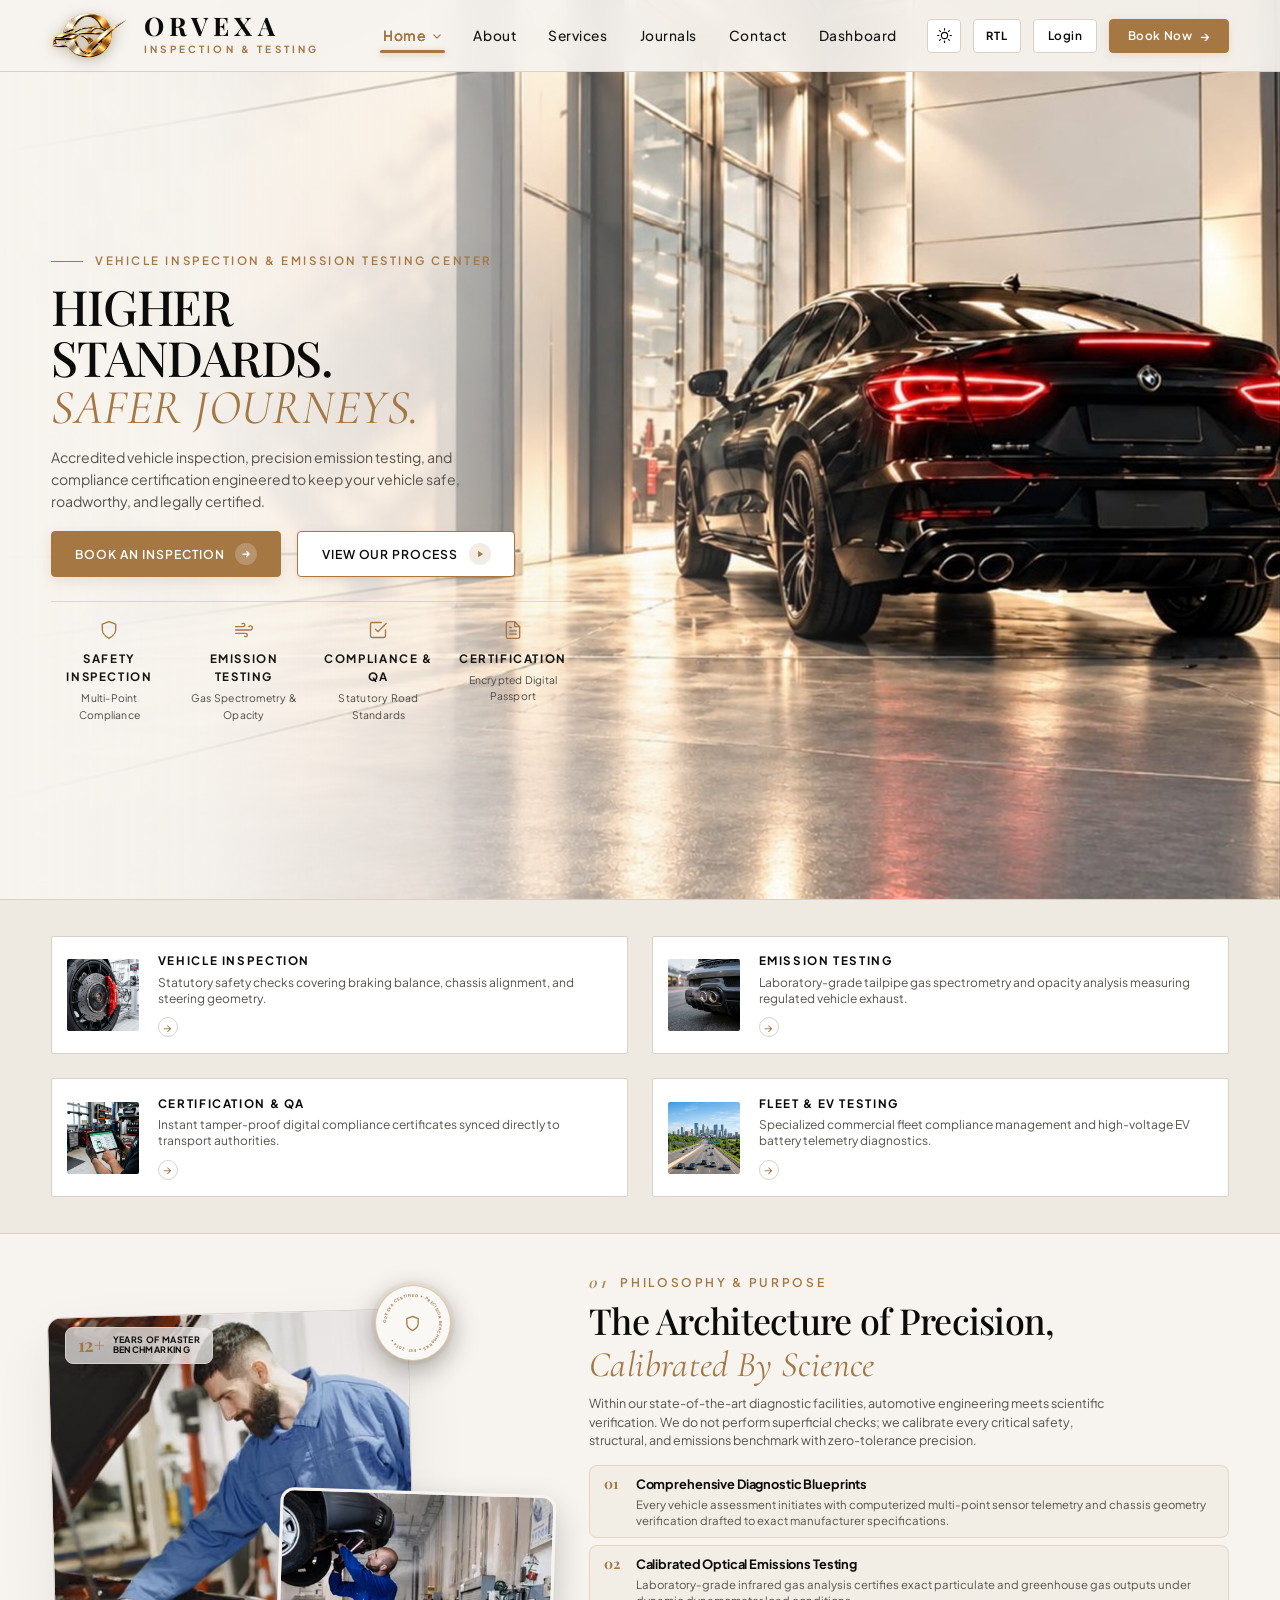
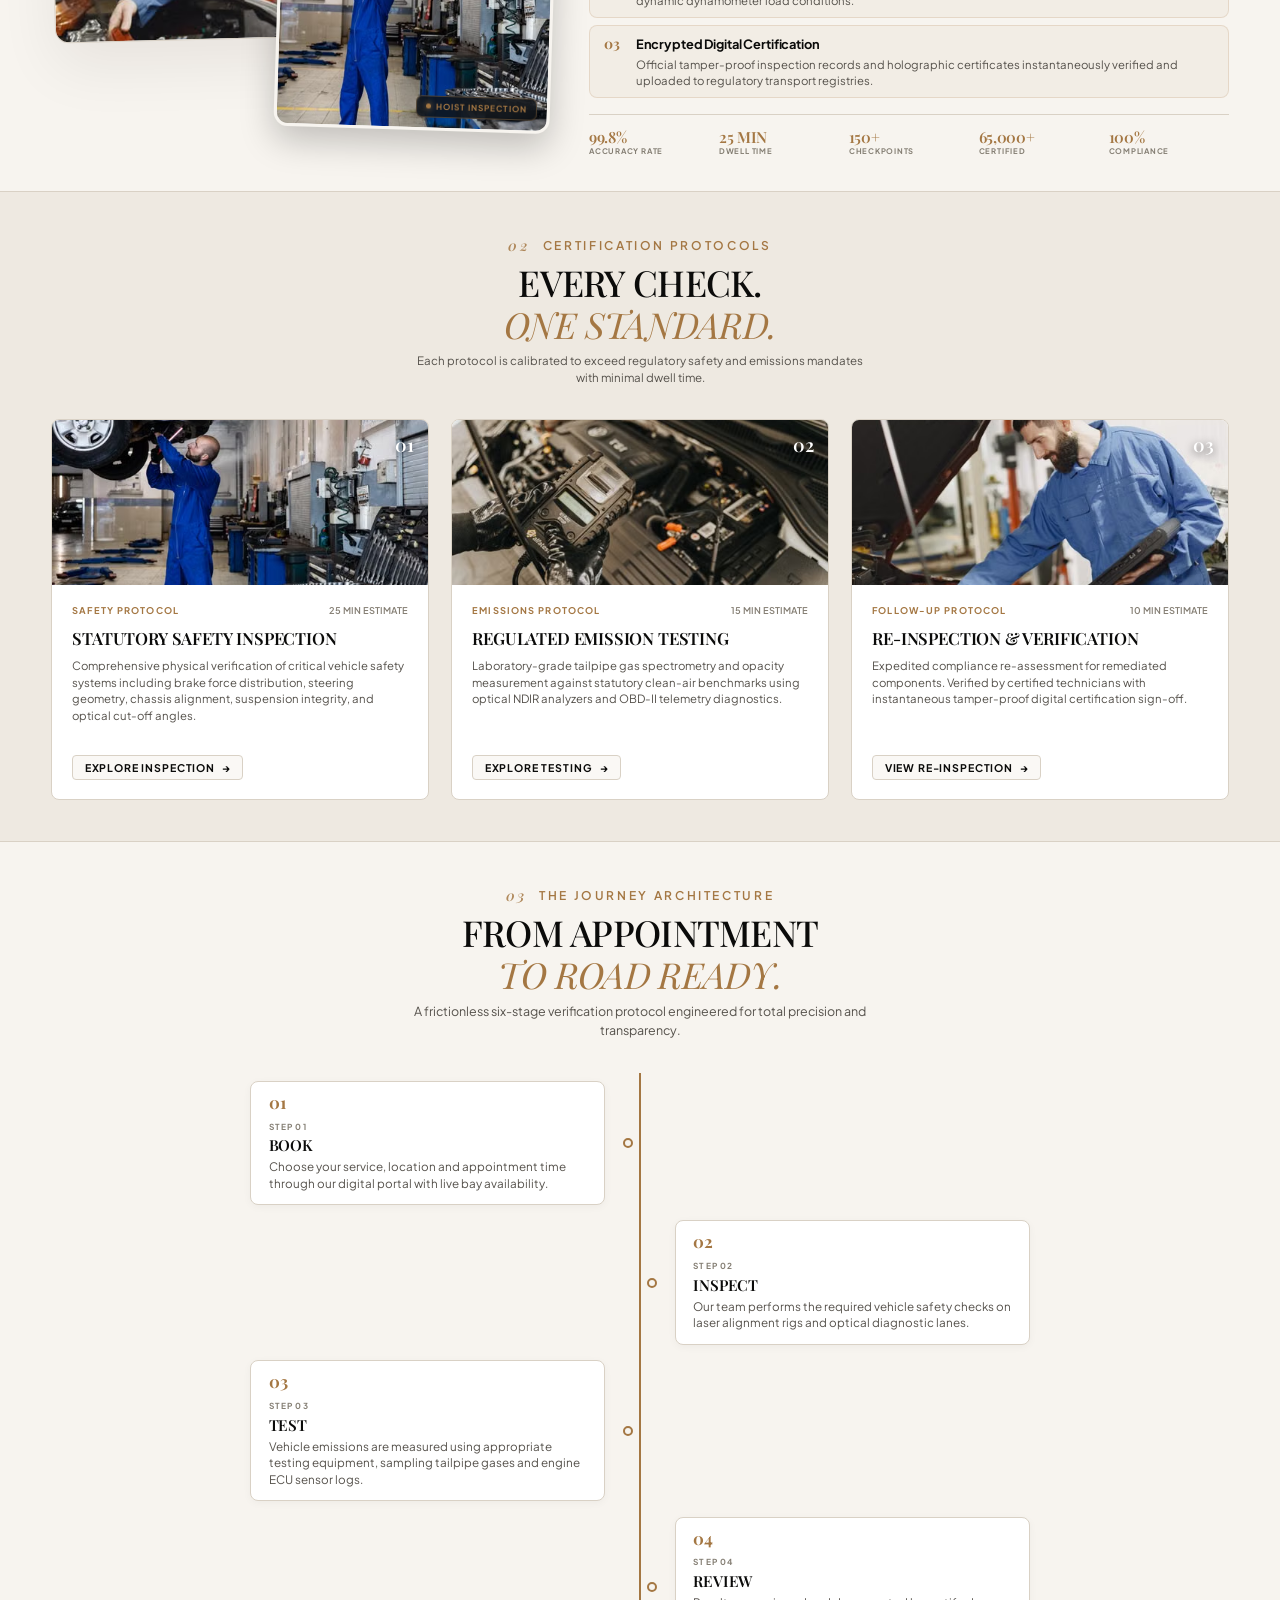
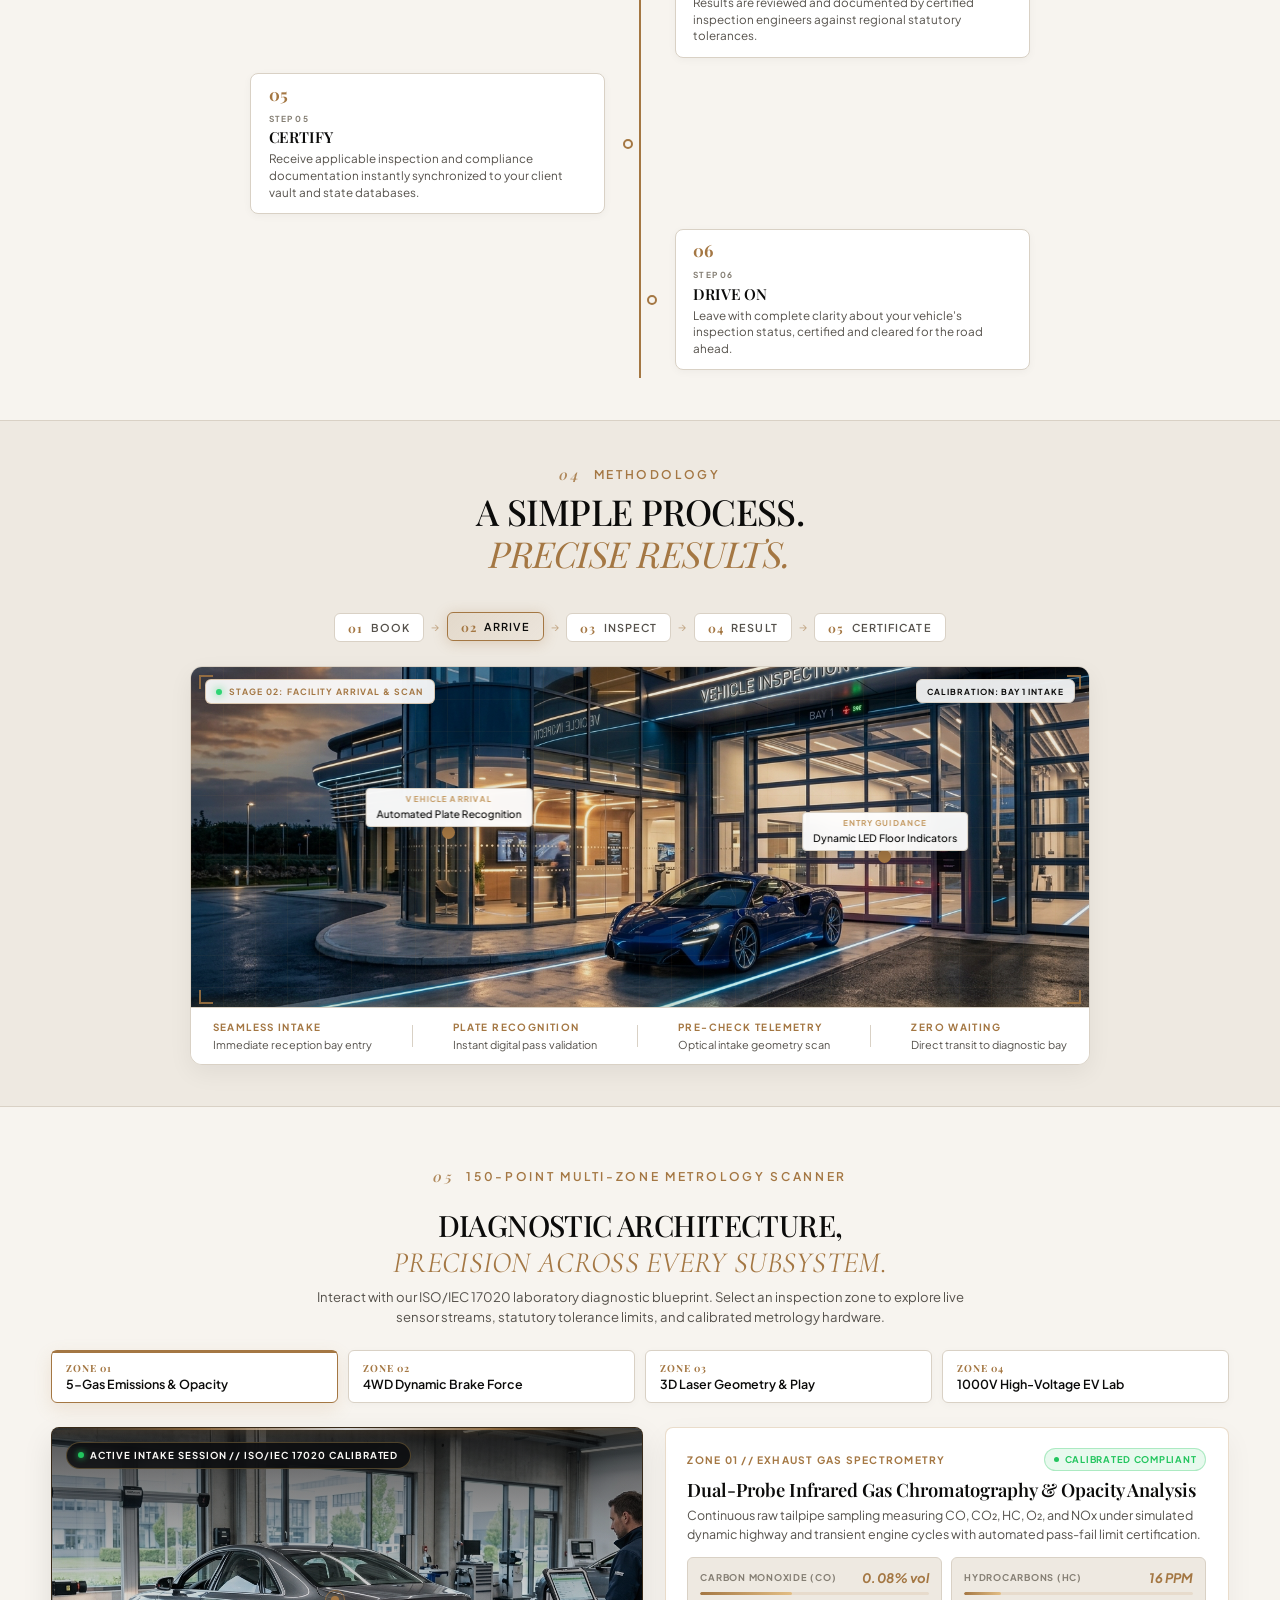
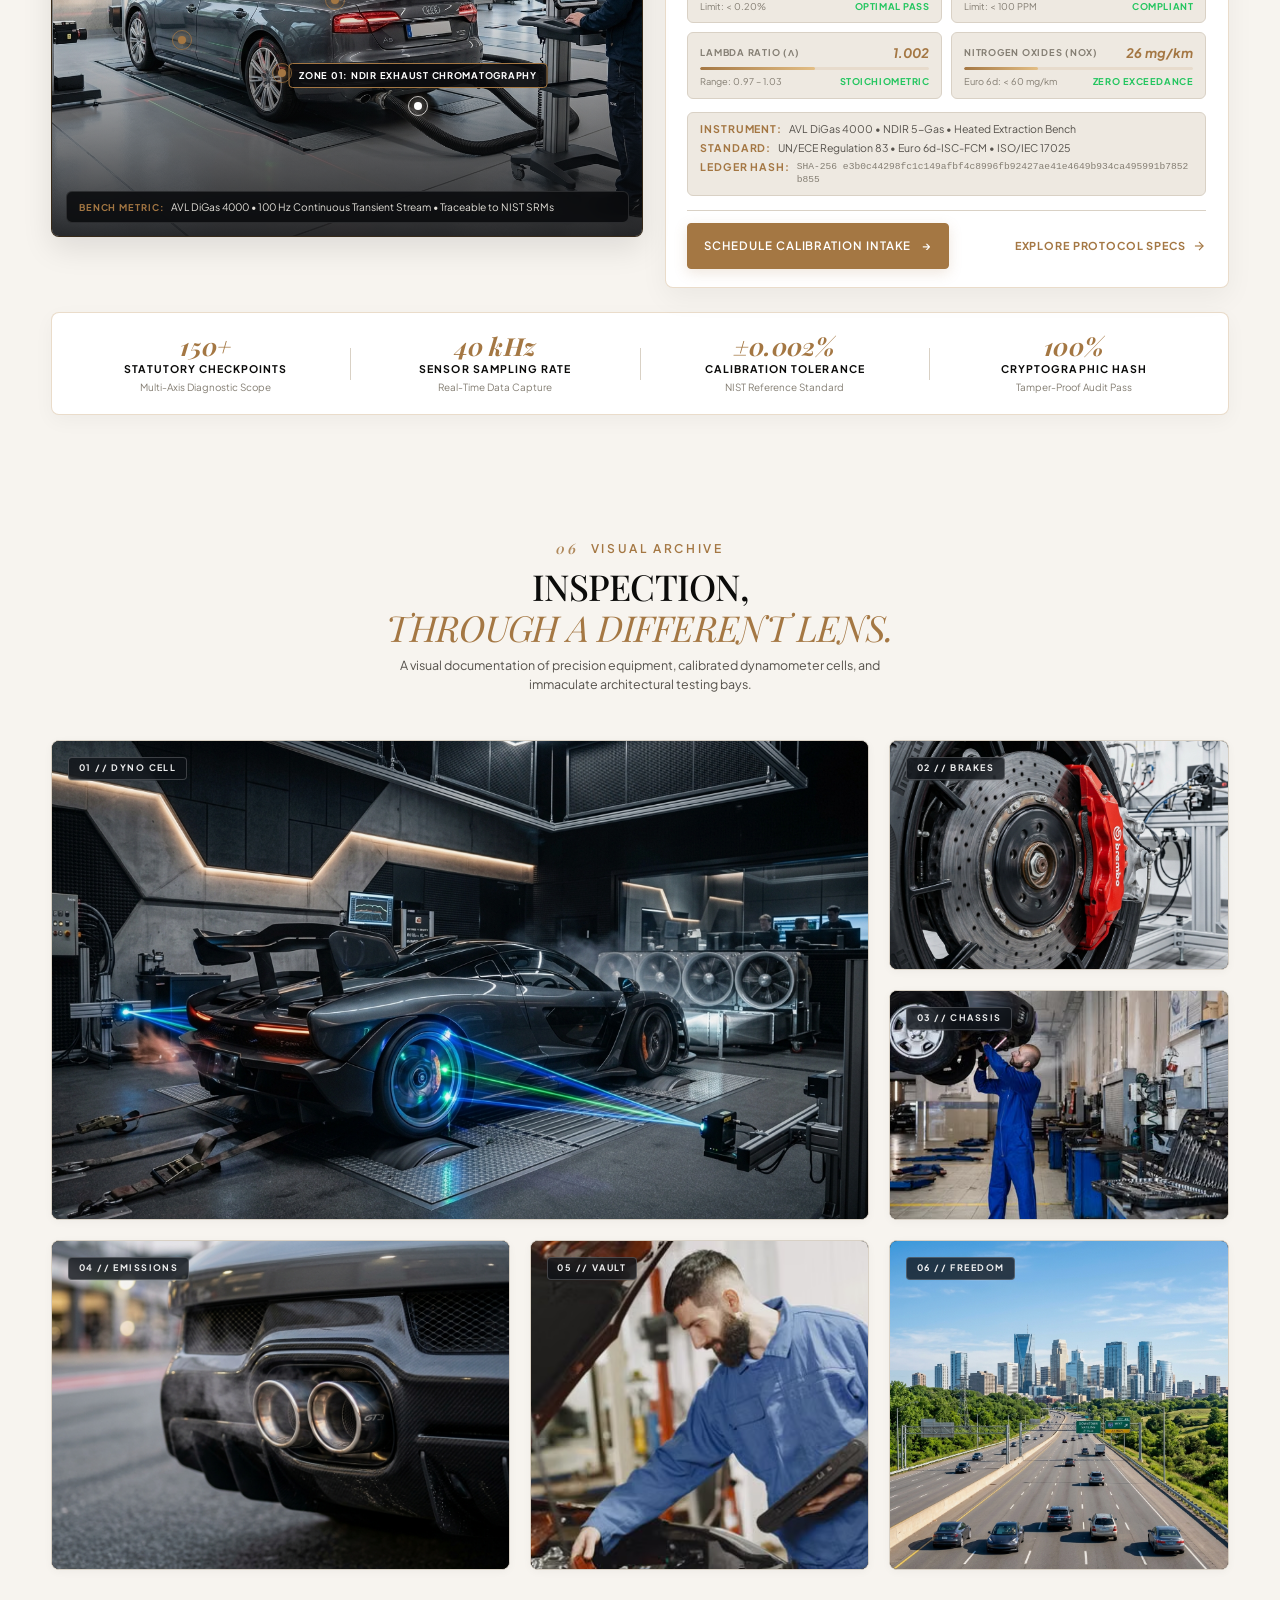
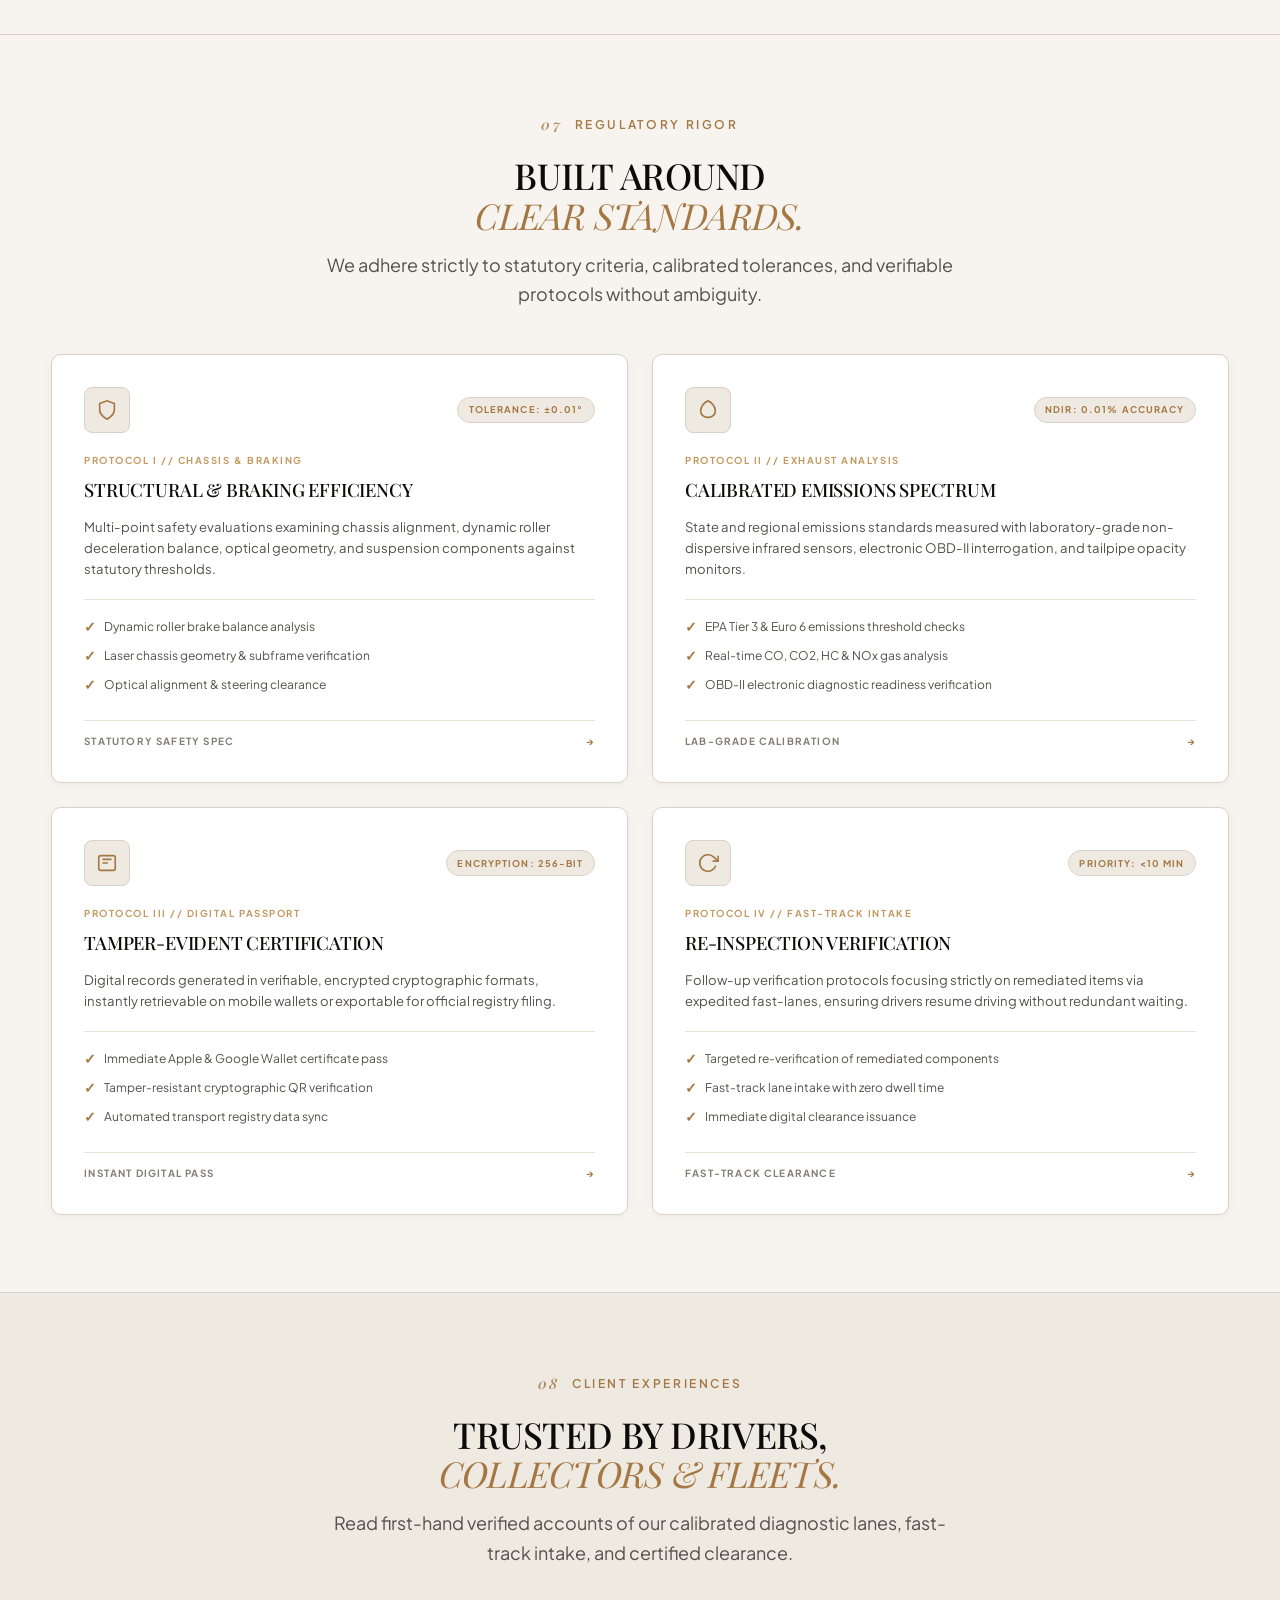
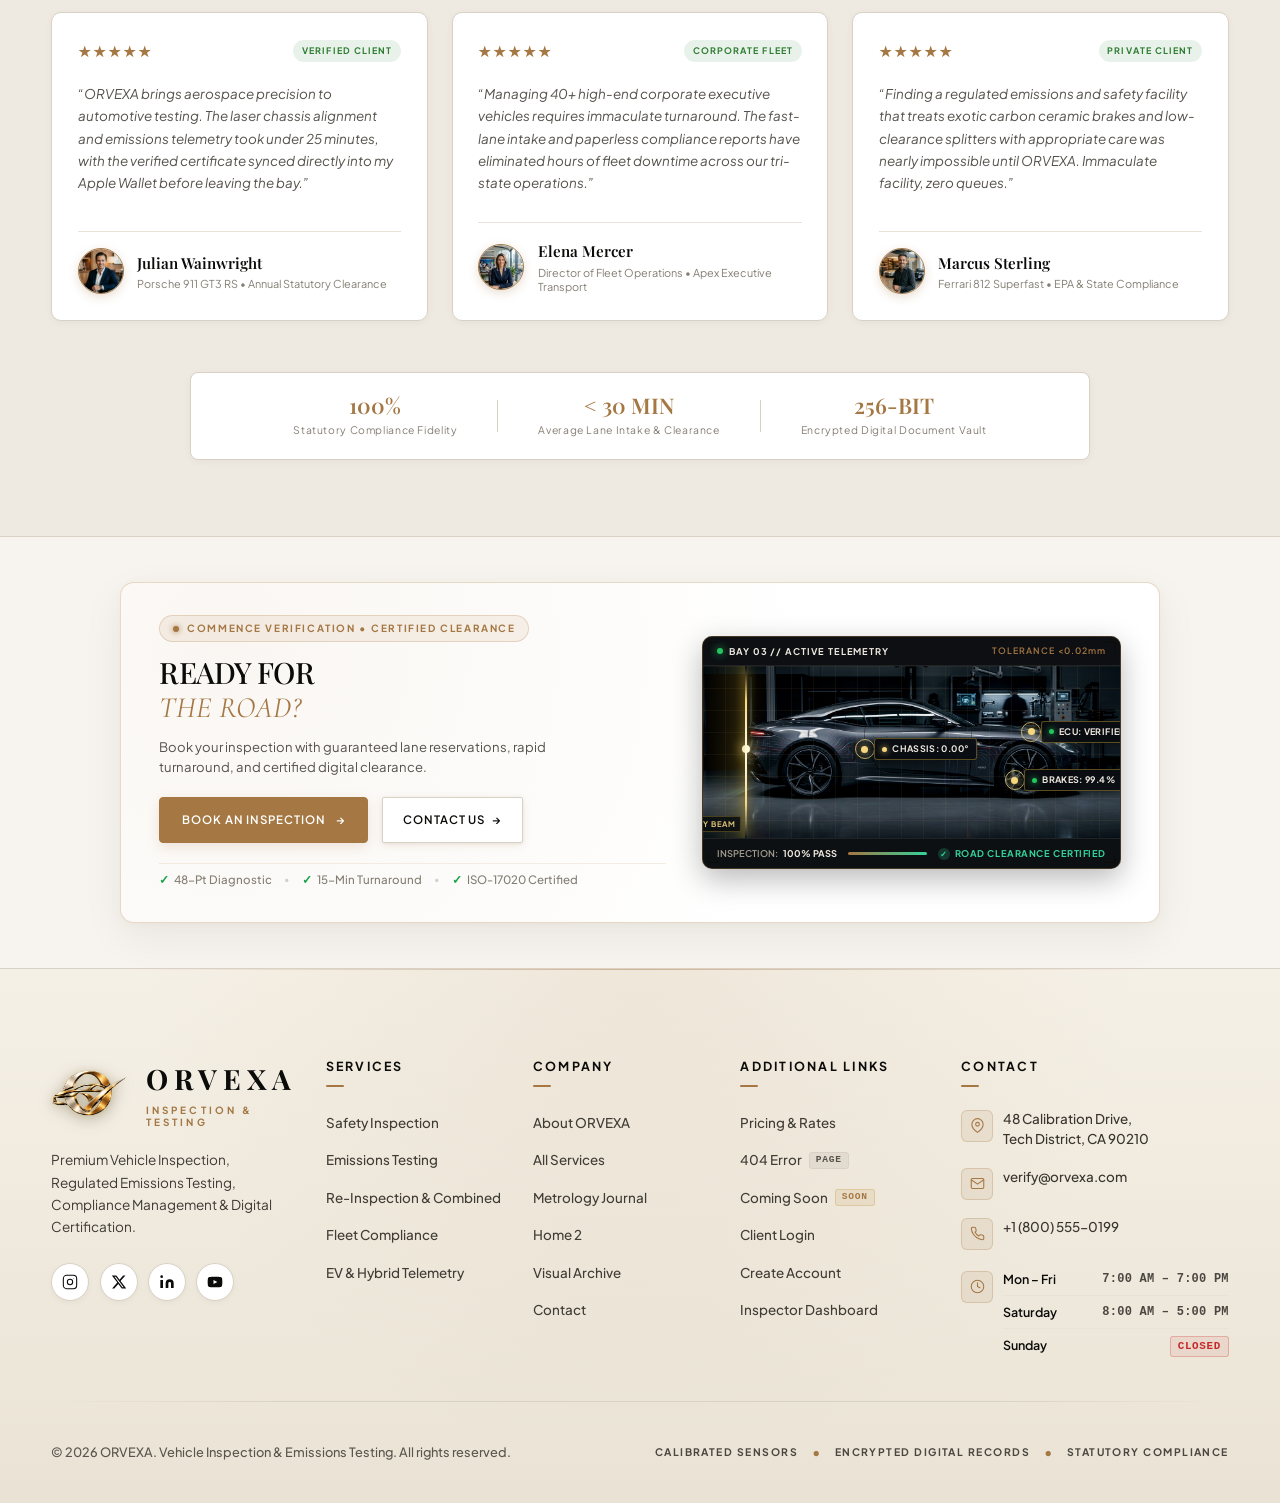
==== commit 8fb53741: "Add files via upload" ====
--- a/index.html
+++ b/index.html
@@ -1,1924 +1,2015 @@
-<!DOCTYPE html>
-<html lang="en" data-theme="light">
-
-<head>
-  <meta charset="UTF-8">
-  <meta name="viewport" content="width=device-width, initial-scale=1.0">
-  <title>ORVEXA | Premium Vehicle Inspection & Emissions Testing</title>
-  <meta name="description"
-    content="ORVEXA provides high-end automotive compliance, precision vehicle safety inspection, regulated emissions testing, and instant digital certification. Drive with certainty.">
-  <meta name="keywords"
-    content="vehicle inspection, emissions testing, automotive compliance, digital vehicle certification, luxury auto inspection">
-
-  <!-- Modern Editorial & Precision Typography -->
-  <link rel="preconnect" href="https://fonts.googleapis.com">
-  <link rel="preconnect" href="https://fonts.gstatic.com" crossorigin>
-  <link
-    href="https://fonts.googleapis.com/css2?family=Cormorant+Garamond:ital,wght@0,300;0,400;0,500;0,600;1,400&family=Playfair+Display:ital,wght@0,400;0,500;0,600;0,700;1,400&family=Plus+Jakarta+Sans:wght@300;400;500;600;700&display=swap"
-    rel="stylesheet">
-
-  <link rel="stylesheet" href="index.css">
-  <!-- Favicon & Brand Icons -->
-  <link rel="icon" type="image/png" href="assets/favicon.png">
-  <link rel="apple-touch-icon" href="assets/apple-touch-icon.png">
-</head>
-
-<body>
-
-  <!-- ==================================================
-       01. LUXURY HEADER
-       ================================================== -->
-  <header class="site-header" id="siteHeader">
-    <div class="header-inner">
-      <!-- Brand Logo -->
-      <a href="#hero" class="brand-logo" aria-label="ORVEXA Homepage">
-        <div class="logo-symbol">
-          <img src="assets/brand-logo.png" alt="ORVEXA Emblem" class="brand-emblem-img">
-        </div>
-        <div class="brand-text-block">
-          <span class="brand-name">ORVEXA</span>
-          <span class="brand-subline">INSPECTION & TESTING</span>
-        </div>
-      </a>
-
-      <!-- Primary Navigation -->
-      <nav class="main-nav" aria-label="Main Navigation">
-        <ul class="nav-list">
-          <!-- Home with Dropdown (Home 1 & Home 2) -->
-          <li class="nav-item has-dropdown">
-            <a href="#hero" class="nav-link active">
-              <span>Home</span>
-              <svg class="dropdown-chevron" viewBox="0 0 10 6" fill="none" stroke="currentColor" stroke-width="1.5">
-                <path d="M1 1L5 5L9 1" stroke-linecap="round" stroke-linejoin="round" />
-              </svg>
-            </a>
-            <div class="nav-dropdown-menu">
-              <a href="index.html" class="dropdown-item active">
-                <span class="dropdown-title">Home 1</span>
-                <span class="dropdown-desc">Daylight &amp; Night Luxury Center</span>
-              </a>
-              <a href="home2.html" class="dropdown-item">
-                <span class="dropdown-title">Home 2</span>
-                <span class="dropdown-desc">High-Tech Diagnostic Laboratory</span>
-              </a>
-            </div>
-          </li>
-
-          <!-- About -->
-          <li class="nav-item"><a href="about.html" class="nav-link">About</a></li>
-
-          <!-- Services -->
-          <li class="nav-item"><a href="service.html" class="nav-link">Services</a></li>
-
-          <!-- Journals -->
-          <li class="nav-item"><a href="journal.html" class="nav-link">Journals</a></li>
-
-          <!-- Contact -->
-          <li class="nav-item"><a href="contact.html" class="nav-link">Contact</a></li>
-
-          <!-- Dashboard -->
-          <li class="nav-item"><a href="dashboard.html" class="nav-link">Dashboard</a></li>
-        </ul>
-      </nav>
-
-      <!-- Header Utilities (Order: Theme Toggle -> RTL Button -> Login -> Book Now) -->
-      <div class="header-actions">
-        <!-- 1. Refined Single-Icon Theme Toggle (Sun in Light, Moon in Dark) -->
-        <button type="button" class="theme-mode-btn" id="themeToggle" aria-label="Toggle theme mode">
-          <span class="theme-icon-sun" title="Light Mode">
-            <svg viewBox="0 0 24 24" fill="none" stroke="currentColor" stroke-width="1.8" stroke-linecap="round"
-              stroke-linejoin="round">
-              <circle cx="12" cy="12" r="5" />
-              <line x1="12" y1="1" x2="12" y2="3" />
-              <line x1="12" y1="21" x2="12" y2="23" />
-              <line x1="4.22" y1="4.22" x2="5.64" y2="5.64" />
-              <line x1="18.36" y1="18.36" x2="19.78" y2="19.78" />
-              <line x1="1" y1="12" x2="3" y2="12" />
-              <line x1="21" y1="12" x2="23" y2="12" />
-              <line x1="4.22" y1="19.78" x2="5.64" y2="18.36" />
-              <line x1="18.36" y1="5.64" x2="19.78" y2="4.22" />
-            </svg>
-          </span>
-          <span class="theme-icon-moon" title="Dark Mode">
-            <svg viewBox="0 0 24 24" fill="none" stroke="currentColor" stroke-width="1.8" stroke-linecap="round"
-              stroke-linejoin="round">
-              <path d="M21 12.79A9 9 0 1 1 11.21 3 7 7 0 0 0 21 12.79z" />
-            </svg>
-          </span>
-        </button>
-
-        <!-- 2. RTL Button -->
-        <button type="button" class="header-rtl-btn" id="rtlToggle" aria-label="Toggle text direction RTL / LTR">
-          <span id="rtlBtnText">RTL</span>
-        </button>
-
-        <!-- 3. Client Login (Direct Page Link) -->
-        <a href="login.html" class="header-login-btn" id="loginBtn">Login</a>
-
-        <!-- 4. Book Now CTA (Small) -->
-        <button type="button" class="btn-primary-header btn-sm" id="headerBookBtn">
-          <span>Book Now</span>
-          <span class="btn-arrow">&rarr;</span>
-        </button>
-
-        <!-- Mobile Menu Toggle -->
-        <button type="button" class="mobile-menu-btn" id="mobileMenuBtn" aria-label="Toggle navigation menu">
-          <span></span>
-          <span></span>
-          <span></span>
-        </button>
-      </div>
-    </div>
-  </header>
-
-  <!-- Mobile Drawer -->
-  <div class="mobile-drawer" id="mobileDrawer">
-    <div class="drawer-header">
-      <div class="drawer-brand-block">
-        <span class="drawer-brand">ORVEXA</span>
-        <span class="drawer-tagline">INSPECTION &amp; TESTING</span>
-      </div>
-      <button type="button" class="drawer-close" id="drawerClose" aria-label="Close navigation menu">&times;</button>
-    </div>
-
-    <!-- Navigation Links -->
-    <ul class="drawer-links">
-      <li><a href="index.html" class="drawer-link active"><span>Home 1</span></a></li>
-      <li><a href="home2.html" class="drawer-link"><span>Home 2</span></a></li>
-      <li><a href="about.html" class="drawer-link"><span>About Us</span></a></li>
-      <li><a href="service.html" class="drawer-link"><span>Services</span></a></li>
-      <li><a href="journal.html" class="drawer-link"><span>Journals</span></a></li>
-      <li><a href="contact.html" class="drawer-link"><span>Contact</span></a></li>
-      <li><a href="dashboard.html" class="drawer-link"><span>Dashboard</span></a></li>
-    </ul>
-
-    <div class="drawer-actions">
-      <a href="login.html" class="drawer-btn-login">Login</a>
-      <button type="button" class="btn-primary-hero btn-sm w-full" id="drawerBookBtn" onclick="openBookingModal()">Book
-        Now &rarr;</button>
-    </div>
-  </div>
-
-  <main>
-    <!-- ==================================================
-         HERO SECTION (Strictly 95vh on Desktop)
-         ================================================== -->
-    <section class="hero-section" id="hero">
-      <div class="hero-container">
-
-        <!-- Hero Left Content -->
-        <div class="hero-content">
-          <div class="hero-eyebrow-wrapper">
-            <span class="eyebrow-dash"></span>
-            <span class="hero-eyebrow">VEHICLE INSPECTION & EMISSIONS TESTING</span>
-          </div>
-
-          <h1 class="hero-headline">
-            <span class="headline-line">HIGHER</span>
-            <span class="headline-line">STANDARDS.</span>
-            <span class="headline-line highlight-gold">SAFER JOURNEYS.</span>
-          </h1>
-          <p class="hero-description">
-            Professional vehicle inspections and emissions testing designed to keep vehicle safe, compliant
-            ready for the road.
-          </p>
-
-          <!-- Mobile Hero Banner Image (shows before buttons on small screens) -->
-          <div class="hero-mobile-banner">
-            <img src="assets/hero_light.jpg" alt="ORVEXA Inspection Bay"
-              class="hero-mobile-banner-img hero-mobile-img-light" />
-            <img src="assets/hero_dark.jpg" alt="ORVEXA Dark Inspection Bay"
-              class="hero-mobile-banner-img hero-mobile-img-dark" />
-          </div>
-
-          <div class="hero-cta-group">
-            <button type="button" class="btn-primary-hero" id="heroBookBtn">
-              <span>BOOK AN INSPECTION</span>
-            </button>
-            <a href="#timeline" class="btn-secondary-hero">
-              <span class="play-icon-ring">
-                <svg viewBox="0 0 16 16" fill="currentColor">
-                  <path d="M5.5 3.5L12 8L5.5 12.5V3.5Z" />
-                </svg>
-              </span>
-              <span>VIEW OUR PROCESS</span>
-            </a>
-          </div><!-- /hero-cta-group -->
-
-          <!-- 4 Micro Feature Indicators (Visible in both Light and Dark Modes) -->
-          <div class="hero-micro-features">
-            <!-- 1. Safety -->
-            <div class="micro-feature-item">
-              <span class="micro-icon" aria-hidden="true">
-                <svg viewBox="0 0 24 24" fill="none" stroke="currentColor" stroke-width="1.6" stroke-linecap="round"
-                  stroke-linejoin="round">
-                  <path d="M12 22s8-4 8-10V5l-8-3-8 3v7c0 6 8 10 8 10z" />
-                </svg>
-              </span>
-              <span class="micro-title">SAFETY</span>
-              <span class="micro-sub">Comprehensive Checks</span>
-            </div>
-
-            <!-- 2. Emissions -->
-            <div class="micro-feature-item">
-              <span class="micro-icon" aria-hidden="true">
-                <svg viewBox="0 0 24 24" fill="none" stroke="currentColor" stroke-width="1.6" stroke-linecap="round"
-                  stroke-linejoin="round">
-                  <path
-                    d="M9.59 4.59A2 2 0 1 1 11 8H2m10.59 11.41A2 2 0 1 0 14 16H2m15.73-8.27A2.5 2.5 0 1 1 19.5 12H2" />
-                </svg>
-              </span>
-              <span class="micro-title">EMISSIONS</span>
-              <span class="micro-sub">Precision Analysis</span>
-            </div>
-
-            <!-- 3. Compliance -->
-            <div class="micro-feature-item">
-              <span class="micro-icon" aria-hidden="true">
-                <svg viewBox="0 0 24 24" fill="none" stroke="currentColor" stroke-width="1.6" stroke-linecap="round"
-                  stroke-linejoin="round">
-                  <polyline points="9 11 12 14 22 4" />
-                  <path d="M21 12v7a2 2 0 0 1-2 2H5a2 2 0 0 1-2-2V5a2 2 0 0 1 2-2h11" />
-                </svg>
-              </span>
-              <span class="micro-title">COMPLIANCE</span>
-              <span class="micro-sub">Official Benchmarks</span>
-            </div>
-
-            <!-- 4. Digital Records -->
-            <div class="micro-feature-item">
-              <span class="micro-icon" aria-hidden="true">
-                <svg viewBox="0 0 24 24" fill="none" stroke="currentColor" stroke-width="1.6" stroke-linecap="round"
-                  stroke-linejoin="round">
-                  <path d="M14 2H6a2 2 0 0 0-2 2v16a2 2 0 0 0 2 2h12a2 2 0 0 0 2-2V8z" />
-                  <polyline points="14 2 14 8 20 8" />
-                  <line x1="16" y1="13" x2="8" y2="13" />
-                  <line x1="16" y1="17" x2="8" y2="17" />
-                  <polyline points="10 9 9 9 8 9" />
-                </svg>
-              </span>
-              <span class="micro-title">DIGITAL RECORDS</span>
-              <span class="micro-sub">Instant Certificate</span>
-            </div>
-          </div><!-- /hero-micro-features -->
-
-        </div><!-- /hero-content -->
-      </div><!-- /hero-container -->
-
-      <!-- Hero Integrated Photographic Environment (Dynamic for Light and Dark Modes) -->
-      <div class="hero-media-wrapper">
-        <div class="hero-image-container">
-          <img src="assets/hero_light.jpg?v=2" alt="ORVEXA Luxury Automotive Inspection Bay in Daytime Light"
-            class="hero-img hero-img-light" id="heroLightImg" />
-          <img src="assets/hero_dark.jpg?v=2"
-            alt="ORVEXA Dark Cinematic Automotive Testing Facility with Precision Inspection Bay"
-            class="hero-img hero-img-dark" id="heroDarkImg" />
-          <!-- Soft Editorial Vignette & Gradient Blends -->
-          <div class="hero-gradient-overlay"></div>
-        </div>
-      </div>
-    </section>
-
-    <!-- ==================================================
-         HERO BOTTOM PREVIEW STRIP (Reference Feature)
-         ================================================== -->
-    <section class="hero-strip-section" aria-label="Feature Highlights">
-      <div class="strip-container">
-        <div class="strip-grid">
-
-          <!-- Strip Item 1 -->
-          <div class="strip-card">
-            <div class="strip-img-box">
-              <img src="assets/card_brake_disc.jpg" alt="High precision brake disc safety inspection">
-            </div>
-            <div class="strip-card-body">
-              <span class="strip-card-title">INSPECTION</span>
-              <p class="strip-card-desc">Ensure your vehicle meets essential road safety standards.</p>
-              <a href="#services" class="strip-card-link" aria-label="Learn about safety inspection">
-                <span class="circle-arrow">→</span>
-              </a>
-            </div>
-          </div>
-
-          <!-- Strip Item 2 -->
-          <div class="strip-card">
-            <div class="strip-img-box">
-              <img src="assets/card_exhaust_tips.jpg" alt="Tailpipe emissions analysis and compliance check">
-            </div>
-            <div class="strip-card-body">
-              <span class="strip-card-title">EMISSIONS</span>
-              <p class="strip-card-desc">Cleaner air through precise regulated exhaust measurement.</p>
-              <a href="#services" class="strip-card-link" aria-label="Learn about emissions testing">
-                <span class="circle-arrow">→</span>
-              </a>
-            </div>
-          </div>
-
-          <!-- Strip Item 3 -->
-          <div class="strip-card">
-            <div class="strip-img-box">
-              <img src="assets/card_tablet_cert.jpg" alt="Digital inspection certification and reports">
-            </div>
-            <div class="strip-card-body">
-              <span class="strip-card-title">CERTIFICATION</span>
-              <p class="strip-card-desc">Receive digital compliance reports immediately to your vault.</p>
-              <a href="#services" class="strip-card-link" aria-label="Explore digital records">
-                <span class="circle-arrow">→</span>
-              </a>
-            </div>
-          </div>
-
-          <!-- Strip Item 4 -->
-          <div class="strip-card">
-            <div class="strip-img-box">
-              <img src="assets/card_clean_road.jpg" alt="Open pristine scenic highway">
-            </div>
-            <div class="strip-card-body">
-              <span class="strip-card-title">A CLEANER TOMORROW</span>
-              <p class="strip-card-desc">Safer roads and cleaner air for responsible vehicle ownership.</p>
-              <a href="#about" class="strip-card-link" aria-label="Read our mission">
-                <span class="circle-arrow">→</span>
-              </a>
-            </div>
-          </div>
-
-        </div>
-      </div>
-    </section>
-
-    <!-- ==================================================
-         SECTION 02 — ABOUT ORVEXA
-         ================================================== -->
-    <section class="section about-section" id="about">
-      <div class="container">
-        <div class="about-grid">
-
-          <!-- Left Column: Photographic Showcase with Floating Badges & Rotating Stamp -->
-          <div class="about-media-col">
-            <div class="about-visual-card">
-
-              <!-- Primary Image: Large, fills top-left -->
-              <div class="about-image-frame about-image-primary">
-                <img src="assets/real_test_mechanic_tablet.png" alt="ORVEXA Precision Vehicle Inspection Technician"
-                  class="about-showcase-img" />
-              </div>
-
-              <!-- Secondary Image: Smaller, offset bottom-right, counter-tilt -->
-              <div class="about-image-frame about-image-secondary">
-                <img src="assets/real_test_undercarriage_lift.png" alt="Underbody hoist and chassis inspection"
-                  class="about-showcase-img" />
-                <span class="secondary-tag">
-                  <span class="secondary-tag-dot"></span>
-                  HOIST INSPECTION
-                </span>
-              </div>
-
-              <!-- Circular Stamp: pinned to top-right corner of primary image -->
-              <div class="about-circular-stamp" aria-hidden="true">
-                <svg viewBox="0 0 140 140" class="stamp-svg-ring">
-                  <path id="stampPath" d="M 70, 70 m -50, 0 a 50,50 0 1,1 100,0 a 50,50 0 1,1 -100,0" fill="none" />
-                  <text class="stamp-text">
-                    <textPath href="#stampPath" startOffset="0%">
-                      ORVEXA CERTIFIED • PRECISION BENCHMARKS • EST. 2014 •
-                    </textPath>
-                  </text>
-                </svg>
-                <div class="stamp-center-icon">
-                  <svg viewBox="0 0 24 24" fill="none" stroke="currentColor" stroke-width="1.8" stroke-linecap="round"
-                    stroke-linejoin="round">
-                    <path d="M12 22s8-4 8-10V5l-8-3-8 3v7c0 6 8 10 8 10z" />
-                  </svg>
-                </div>
-              </div>
-
-              <!-- Years badge -->
-              <div class="about-float-badge-top">
-                <span class="badge-accent-num">12+</span>
-                <span class="badge-accent-text">Years of Master<br>Benchmarking</span>
-              </div>
-
-            </div>
-          </div>
-
-          <!-- Right Column: Editorial Typography, Stacked Feature Cards & Stat Strip -->
-          <div class="about-text-col">
-            <div class="section-eyebrow">
-              <span class="eyebrow-num">01</span>
-              <span class="eyebrow-text">PHILOSOPHY &amp; PURPOSE</span>
-            </div>
-
-            <h2 class="editorial-title">
-              The Architecture of Precision,<br>
-              <span class="italic-serif highlight-gold">Calibrated By Science</span>
-            </h2>
-
-            <p class="about-lead-narrative">
-              Within our state-of-the-art diagnostic facilities, automotive engineering meets scientific verification.
-              We do not perform superficial checks; we calibrate every critical safety, structural, and emissions
-              benchmark with zero-tolerance precision.
-            </p>
-
-            <!-- Stack of 3 Numbered Feature Cards (Matching Reference Alignment) -->
-            <div class="about-feature-stack">
-              <!-- Card 01 -->
-              <div class="about-feature-card">
-                <span class="feature-card-num">01</span>
-                <div class="feature-card-body">
-                  <h3 class="feature-card-title">Comprehensive Diagnostic Blueprints</h3>
-                  <p class="feature-card-desc">
-                    Every vehicle assessment initiates with computerized multi-point sensor telemetry and chassis
-                    geometry verification drafted to exact manufacturer specifications.
-                  </p>
-                </div>
-              </div>
-
-              <!-- Card 02 -->
-              <div class="about-feature-card">
-                <span class="feature-card-num">02</span>
-                <div class="feature-card-body">
-                  <h3 class="feature-card-title">Calibrated Optical Emissions Testing</h3>
-                  <p class="feature-card-desc">
-                    Laboratory-grade infrared gas analysis certifies exact particulate and greenhouse gas outputs under
-                    dynamic dynamometer load conditions.
-                  </p>
-                </div>
-              </div>
-
-              <!-- Card 03 -->
-              <div class="about-feature-card">
-                <span class="feature-card-num">03</span>
-                <div class="feature-card-body">
-                  <h3 class="feature-card-title">Encrypted Digital Certification</h3>
-                  <p class="feature-card-desc">
-                    Official tamper-proof inspection records and holographic certificates instantaneously verified and
-                    uploaded to regulatory transport registries.
-                  </p>
-                </div>
-              </div>
-            </div>
-
-            <!-- Horizontal Stat Counter Row (Matching Reference Bottom Strip) -->
-            <div class="about-stats-row">
-              <div class="about-stat-item">
-                <span class="stat-value">99.8%</span>
-                <span class="stat-label">ACCURACY RATE</span>
-              </div>
-              <div class="about-stat-item">
-                <span class="stat-value">25 MIN</span>
-                <span class="stat-label">DWELL TIME</span>
-              </div>
-              <div class="about-stat-item">
-                <span class="stat-value">150+</span>
-                <span class="stat-label">CHECKPOINTS</span>
-              </div>
-              <div class="about-stat-item">
-                <span class="stat-value">65,000+</span>
-                <span class="stat-label">CERTIFIED</span>
-              </div>
-              <div class="about-stat-item">
-                <span class="stat-value">100%</span>
-                <span class="stat-label">COMPLIANCE</span>
-              </div>
-            </div>
-
-          </div><!-- /about-text-col -->
-
-        </div><!-- /about-grid -->
-      </div><!-- /container -->
-    </section>
-
-    <!-- ==================================================
-         SECTION 03 — SERVICES (Strictly 3 Equal Cards)
-         ================================================== -->
-    <section class="section services-section" id="services">
-      <div class="container">
-
-        <div class="section-header-center">
-          <div class="section-eyebrow">
-            <span class="eyebrow-num">02</span>
-            <span class="eyebrow-text">CERTIFICATION PROTOCOLS</span>
-          </div>
-          <h2 class="editorial-title">
-            EVERY CHECK.<br>
-            <span class="italic-serif">ONE STANDARD.</span>
-          </h2>
-          <p class="section-lead-center">
-            Each protocol is calibrated to exceed regulatory safety and emissions mandates with minimal dwell time.
-          </p>
-        </div>
-
-        <!-- 3 Primary Service Cards -->
-        <div class="services-grid">
-
-          <!-- CARD 01: SAFETY INSPECTION -->
-          <article class="service-card" data-service="safety">
-            <div class="service-card-media">
-              <img src="assets/real_test_undercarriage_lift.png" alt="Comprehensive vehicle safety inspection on hoist">
-              <span class="service-number">01</span>
-            </div>
-            <div class="service-card-content">
-              <div class="service-meta">
-                <span class="service-badge">SAFETY PROTOCOL</span>
-                <span class="service-time">25 MIN ESTIMATE</span>
-              </div>
-              <h3 class="service-title">SAFETY INSPECTION</h3>
-              <p class="service-description">
-                Comprehensive checks of essential vehicle safety components including braking systems, structural
-                integrity, steering geometry, chassis alignment, and optical equipment.
-              </p>
-              <div class="service-hover-line"></div>
-              <button type="button" class="service-cta-btn" onclick="openBookingWithService('Safety Inspection')">
-                <span>EXPLORE INSPECTION</span>
-                <span class="btn-arrow">→</span>
-              </button>
-            </div>
-          </article>
-
-          <!-- CARD 02: EMISSIONS TESTING -->
-          <article class="service-card" data-service="emissions">
-            <div class="service-card-media">
-              <img src="assets/real_test_obd_engine.png"
-                alt="Calibrated vehicle engine diagnostics &amp; emissions testing">
-              <span class="service-number">02</span>
-            </div>
-            <div class="service-card-content">
-              <div class="service-meta">
-                <span class="service-badge">EMISSIONS PROTOCOL</span>
-                <span class="service-time">15 MIN ESTIMATE</span>
-              </div>
-              <h3 class="service-title">EMISSIONS TESTING</h3>
-              <p class="service-description">
-                Measure regulated vehicle emissions against applicable regional standards utilizing laboratory-grade gas
-                analyzers, OBD-II telemetry diagnostics, and opacity sensors.
-              </p>
-              <div class="service-hover-line"></div>
-              <button type="button" class="service-cta-btn" onclick="openBookingWithService('Emissions Testing')">
-                <span>EXPLORE TESTING</span>
-                <span class="btn-arrow">→</span>
-              </button>
-            </div>
-          </article>
-
-          <!-- CARD 03: RE-INSPECTION -->
-          <article class="service-card" data-service="reinspection">
-            <div class="service-card-media">
-              <img src="assets/real_test_mechanic_tablet.png" alt="Vehicle re-inspection and diagnostic verification">
-              <span class="service-number">03</span>
-            </div>
-            <div class="service-card-content">
-              <div class="service-meta">
-                <span class="service-badge">FOLLOW-UP PROTOCOL</span>
-                <span class="service-time">10 MIN ESTIMATE</span>
-              </div>
-              <h3 class="service-title">RE-INSPECTION</h3>
-              <p class="service-description">
-                Follow-up testing after identified issues have been addressed by your certified service technician.
-                Expedited verification of remediated components with instant clearance.
-              </p>
-              <div class="service-hover-line"></div>
-              <button type="button" class="service-cta-btn" onclick="openBookingWithService('Re-Inspection')">
-                <span>VIEW RE-INSPECTION</span>
-                <span class="btn-arrow">→</span>
-              </button>
-            </div>
-          </article>
-
-        </div>
-      </div>
-    </section>
-
-    <!-- ==================================================
-         SECTION 04 — VERTICAL TIMELINE
-         ================================================== -->
-    <section class="section timeline-section" id="timeline">
-      <div class="container">
-
-        <div class="timeline-header text-center">
-          <div class="section-eyebrow justify-center">
-            <span class="eyebrow-num">03</span>
-            <span class="eyebrow-text">THE JOURNEY ARCHITECTURE</span>
-          </div>
-          <h2 class="editorial-title">
-            FROM APPOINTMENT<br>
-            <span class="italic-serif">TO ROAD READY.</span>
-          </h2>
-          <p class="section-sub-desc">
-            A frictionless six-stage verification protocol engineered for total precision and transparency.
-          </p>
-        </div>
-
-        <!-- Vertical Timeline Spine -->
-        <div class="timeline-wrapper">
-          <div class="timeline-spine">
-            <div class="timeline-progress-bar" id="timelineProgress"></div>
-          </div>
-
-          <!-- Step 01 -->
-          <div class="timeline-item left-side">
-            <div class="timeline-card">
-              <div class="timeline-num-badge">01</div>
-              <span class="timeline-tag">STEP 01</span>
-              <h3 class="timeline-heading">BOOK</h3>
-              <p class="timeline-copy">
-                Choose your service, location and appointment time through our digital portal with live bay
-                availability.
-              </p>
-              <div class="timeline-indicator-dot"></div>
-            </div>
-            <div class="timeline-spacer"></div>
-          </div>
-
-          <!-- Step 02 -->
-          <div class="timeline-item right-side">
-            <div class="timeline-spacer"></div>
-            <div class="timeline-card">
-              <div class="timeline-num-badge">02</div>
-              <span class="timeline-tag">STEP 02</span>
-              <h3 class="timeline-heading">INSPECT</h3>
-              <p class="timeline-copy">
-                Our team performs the required vehicle safety checks on laser alignment rigs and optical diagnostic
-                lanes.
-              </p>
-              <div class="timeline-indicator-dot"></div>
-            </div>
-          </div>
-
-          <!-- Step 03 -->
-          <div class="timeline-item left-side">
-            <div class="timeline-card">
-              <div class="timeline-num-badge">03</div>
-              <span class="timeline-tag">STEP 03</span>
-              <h3 class="timeline-heading">TEST</h3>
-              <p class="timeline-copy">
-                Vehicle emissions are measured using appropriate testing equipment, sampling tailpipe gases and engine
-                ECU sensor logs.
-              </p>
-              <div class="timeline-indicator-dot"></div>
-            </div>
-            <div class="timeline-spacer"></div>
-          </div>
-
-          <!-- Step 04 -->
-          <div class="timeline-item right-side">
-            <div class="timeline-spacer"></div>
-            <div class="timeline-card">
-              <div class="timeline-num-badge">04</div>
-              <span class="timeline-tag">STEP 04</span>
-              <h3 class="timeline-heading">REVIEW</h3>
-              <p class="timeline-copy">
-                Results are reviewed and documented by certified inspection engineers against regional statutory
-                tolerances.
-              </p>
-              <div class="timeline-indicator-dot"></div>
-            </div>
-          </div>
-
-          <!-- Step 05 -->
-          <div class="timeline-item left-side">
-            <div class="timeline-card">
-              <div class="timeline-num-badge">05</div>
-              <span class="timeline-tag">STEP 05</span>
-              <h3 class="timeline-heading">CERTIFY</h3>
-              <p class="timeline-copy">
-                Receive applicable inspection and compliance documentation instantly synchronized to your client vault
-                and state databases.
-              </p>
-              <div class="timeline-indicator-dot"></div>
-            </div>
-            <div class="timeline-spacer"></div>
-          </div>
-
-          <!-- Step 06 -->
-          <div class="timeline-item right-side">
-            <div class="timeline-spacer"></div>
-            <div class="timeline-card">
-              <div class="timeline-num-badge">06</div>
-              <span class="timeline-tag">STEP 06</span>
-              <h3 class="timeline-heading">DRIVE ON</h3>
-              <p class="timeline-copy">
-                Leave with complete clarity about your vehicle's inspection status, certified and cleared for the road
-                ahead.
-              </p>
-              <div class="timeline-indicator-dot"></div>
-            </div>
-          </div>
-
-        </div>
-
-      </div>
-    </section>
-
-    <!-- ==================================================
-         SECTION 05 — PROCESS (Central Visual & Diagnostics)
-         ================================================== -->
-    <section class="section process-section" id="process">
-      <div class="container">
-
-        <div class="process-headline-block">
-          <div class="section-eyebrow">
-            <span class="eyebrow-num">04</span>
-            <span class="eyebrow-text">METHODOLOGY</span>
-          </div>
-          <h2 class="editorial-title">
-            A SIMPLE PROCESS.<br>
-            <span class="italic-serif">PRECISE RESULTS.</span>
-          </h2>
-        </div>
-
-        <!-- Linear Process Sequence -->
-        <!-- Linear Process Sequence (Interactive 5-Stage Stepper) -->
-        <div class="process-stepper" id="processStepper">
-          <button type="button" class="step-pill active" data-step="book" aria-label="Step 1: Book">
-            <span class="pill-order">01</span>
-            <span class="pill-title">BOOK</span>
-          </button>
-          <span class="step-connector">→</span>
-          <button type="button" class="step-pill" data-step="arrive" aria-label="Step 2: Arrive">
-            <span class="pill-order">02</span>
-            <span class="pill-title">ARRIVE</span>
-          </button>
-          <span class="step-connector">→</span>
-          <button type="button" class="step-pill" data-step="inspect" aria-label="Step 3: Inspect">
-            <span class="pill-order">03</span>
-            <span class="pill-title">INSPECT</span>
-          </button>
-          <span class="step-connector">→</span>
-          <button type="button" class="step-pill" data-step="result" aria-label="Step 4: Result">
-            <span class="pill-order">04</span>
-            <span class="pill-title">RESULT</span>
-          </button>
-          <span class="step-connector">→</span>
-          <button type="button" class="step-pill" data-step="certificate" aria-label="Step 5: Certificate">
-            <span class="pill-order">05</span>
-            <span class="pill-title">CERTIFICATE</span>
-          </button>
-        </div>
-
-        <!-- Central Architectural Bay Visual with Dynamic Interactive HUD -->
-        <div class="process-bay-visual">
-          <img src="assets/method_book.jpg" alt="ORVEXA Digital Appointment Booking Interface" class="process-bay-img"
-            id="methodologyImg">
-
-          <!-- HUD Architectural Corner Brackets -->
-          <div class="hud-corner hud-corner-tl"></div>
-          <div class="hud-corner hud-corner-tr"></div>
-          <div class="hud-corner hud-corner-bl"></div>
-          <div class="hud-corner hud-corner-br"></div>
-
-          <!-- HUD Luminous Laser Scanning Beam -->
-          <div class="hud-scan-beam"></div>
-
-          <!-- HUD Telemetry Diagnostic Grid -->
-          <div class="hud-grid-overlay"></div>
-
-          <!-- Live HUD Telemetry Status Badge -->
-          <div class="hud-status-badge">
-            <span class="hud-dot"></span>
-            <span class="hud-status-text" id="hudStatusText">STAGE 01: DIGITAL APPOINTMENT INTAKE</span>
-          </div>
-
-          <!-- Top-Right Calibration Beacon -->
-          <div class="hud-calibration-badge" id="hudCalBadge">CALIBRATION: ONLINE DISPATCH</div>
-
-          <!-- Micro Telemetry Overlays -->
-          <div class="bay-overlay-node node-1" id="methodNode1">
-            <span class="node-pulse"></span>
-            <div class="node-tooltip">
-              <span class="node-label" id="nodeLabel1">DIGITAL INTAKE</span>
-              <span class="node-val" id="nodeVal1">Priority Lane Reservation</span>
-            </div>
-          </div>
-
-          <div class="bay-overlay-node node-2" id="methodNode2">
-            <span class="node-pulse"></span>
-            <div class="node-tooltip">
-              <span class="node-label" id="nodeLabel2">SERVICE PROTOCOL</span>
-              <span class="node-val" id="nodeVal2">Safety & Emissions Selected</span>
-            </div>
-          </div>
-
-          <!-- Bottom Micro-Information Bar (Strictly no invented numbers) -->
-          <div class="process-info-bar">
-            <div class="info-block">
-              <span class="info-tag" id="infoTag1">ONLINE RESERVATION</span>
-              <span class="info-sub" id="infoSub1">Select bay & priority time slot</span>
-            </div>
-            <div class="info-separator"></div>
-            <div class="info-block">
-              <span class="info-tag" id="infoTag2">CALENDAR SYNC</span>
-              <span class="info-sub" id="infoSub2">Encrypted intake verification</span>
-            </div>
-            <div class="info-separator"></div>
-            <div class="info-block">
-              <span class="info-tag" id="infoTag3">FAST-LANE ACCESS</span>
-              <span class="info-sub" id="infoSub3">Direct intake with zero queues</span>
-            </div>
-            <div class="info-separator"></div>
-            <div class="info-block">
-              <span class="info-tag" id="infoTag4">CLIENT CONCIERGE</span>
-              <span class="info-sub" id="infoSub4">Automated digital pass dispatch</span>
-            </div>
-          </div>
-        </div>
-
-      </div>
-    </section>
-
-    <!-- ==================================================
-         SECTION 05 — GALLERY (Editorial Masonry Grid)
-         ================================================== -->
-    <section class="section gallery-section" id="gallery">
-      <div class="container">
-
-        <div class="gallery-header">
-          <div class="section-eyebrow">
-            <span class="eyebrow-num">05</span>
-            <span class="eyebrow-text">VISUAL ARCHIVE</span>
-          </div>
-          <h2 class="editorial-title">
-            INSPECTION,<br>
-            <span class="italic-serif">THROUGH A DIFFERENT LENS.</span>
-          </h2>
-          <p class="section-sub-desc">
-            A visual documentation of precision equipment, calibrated dynamometer cells, and immaculate architectural
-            testing bays.
-          </p>
-        </div>
-
-        <!-- Asymmetric Editorial Grid (Images Bleed Into Layout) -->
-        <!-- Asymmetric Editorial Bento Grid (Unique Architectural Alignment) -->
-        <div class="editorial-gallery-grid">
-
-          <!-- Tile 01: Hero Featured AWD Dynamometer Cell (Occupies 2 cols x 2 rows) -->
-          <div class="gallery-tile tile-featured-hero">
-            <div class="tile-inner">
-              <img src="assets/archive_dyno_cell.jpg"
-                alt="AWD Dynamometer acoustic testing cell with laser wheel alignment" class="gallery-img">
-              <span class="tile-corner-tag">01 // DYNO CELL</span>
-              <div class="gallery-overlay"></div>
-              <div class="gallery-caption">
-                <span class="caption-category">DYNAMOMETER TESTING</span>
-                <h4 class="caption-name">AWD Acoustic Dynamometer Cell &amp; Laser Alignment</h4>
-                <p class="caption-desc">Full-power torque verification, acoustic dampening, and automated dynamic tire
-                  contact sensors under simulated highway load.</p>
-                <a href="journal-detail.html?article=brake-force-distribution-dynamics" class="caption-action"
-                  style="text-decoration:none;">EXPLORE RESEARCH &rarr;</a>
-              </div>
-              <div class="gallery-gold-line"></div>
-            </div>
-          </div>
-
-          <!-- Tile 02: Carbon Ceramic Braking Rig -->
-          <div class="gallery-tile tile-companion-1">
-            <div class="tile-inner">
-              <img src="assets/card_brake_disc.jpg" alt="Carbon ceramic brake disc rotor test rig" class="gallery-img">
-              <span class="tile-corner-tag">02 // BRAKES</span>
-              <div class="gallery-overlay"></div>
-              <div class="gallery-caption">
-                <span class="caption-category">VEHICLE DETAIL</span>
-                <h4 class="caption-name">Carbon Ceramic Deceleration &amp; Thermal Analysis</h4>
-                <p class="caption-desc">Rotor surface thermal profiling and dynamic caliper clamping pressure
-                  calibration.</p>
-                <a href="journal-detail.html?article=brake-force-distribution-dynamics" class="caption-action"
-                  style="text-decoration:none;">EXPLORE RESEARCH &rarr;</a>
-              </div>
-              <div class="gallery-gold-line"></div>
-            </div>
-          </div>
-
-          <!-- Tile 03: Automated Laser Alignment Lift -->
-          <div class="gallery-tile tile-companion-2">
-            <div class="tile-inner">
-              <img src="assets/real_test_undercarriage_lift.png"
-                alt="Automated hydraulic lift and underbody chassis inspection" class="gallery-img">
-              <span class="tile-corner-tag">03 // CHASSIS</span>
-              <div class="gallery-overlay"></div>
-              <div class="gallery-caption">
-                <span class="caption-category">VEHICLE INSPECTION</span>
-                <h4 class="caption-name">Multi-Axis Laser Alignment &amp; Chassis Diagnostic</h4>
-                <p class="caption-desc">Precision optical sensors detecting sub-millimeter structural variances against
-                  OEM specifications.</p>
-                <a href="service-detail.html?service=safety-inspection" class="caption-action"
-                  style="text-decoration:none;">EXPLORE SERVICE &rarr;</a>
-              </div>
-              <div class="gallery-gold-line"></div>
-            </div>
-          </div>
-
-          <!-- Tile 04: Exhaust Quad Tips -->
-          <div class="gallery-tile tile-triplet-1">
-            <div class="tile-inner">
-              <img src="assets/card_exhaust_tips.jpg" alt="High performance exhaust tips tailpipe gas analysis"
-                class="gallery-img">
-              <span class="tile-corner-tag">04 // EMISSIONS</span>
-              <div class="gallery-overlay"></div>
-              <div class="gallery-caption">
-                <span class="caption-category">EMISSIONS TESTING</span>
-                <h4 class="caption-name">Particulate &amp; Gas Telemetry</h4>
-                <p class="caption-desc">NDIR non-dispersive infrared detection measuring exact hydrocarbons and CO.</p>
-                <a href="journal-detail.html?article=5-gas-optical-chromatography" class="caption-action"
-                  style="text-decoration:none;">EXPLORE RESEARCH &rarr;</a>
-              </div>
-              <div class="gallery-gold-line"></div>
-            </div>
-          </div>
-
-          <!-- Tile 05: Tablet Digital Certification -->
-          <div class="gallery-tile tile-triplet-2">
-            <div class="tile-inner">
-              <img src="assets/real_test_mechanic_tablet.png" alt="Digital vehicle certification report interface"
-                class="gallery-img">
-              <span class="tile-corner-tag">05 // VAULT</span>
-              <div class="gallery-overlay"></div>
-              <div class="gallery-caption">
-                <span class="caption-category">DIGITAL CERTIFICATION</span>
-                <h4 class="caption-name">Encrypted Telemetry Passport</h4>
-                <p class="caption-desc">Paperless verification synchronized to driver wallet and official authorities.
-                </p>
-                <a href="journal-detail.html?article=blockchain-cryptographic-compliance" class="caption-action"
-                  style="text-decoration:none;">EXPLORE RESEARCH &rarr;</a>
-              </div>
-              <div class="gallery-gold-line"></div>
-            </div>
-          </div>
-
-          <!-- Tile 06: Road Ready Horizon -->
-          <div class="gallery-tile tile-triplet-3">
-            <div class="tile-inner">
-              <img src="assets/card_clean_road.jpg" alt="Pristine open multi-lane highway heading toward city"
-                class="gallery-img">
-              <span class="tile-corner-tag">06 // FREEDOM</span>
-              <div class="gallery-overlay"></div>
-              <div class="gallery-caption">
-                <span class="caption-category">COMPLIANCE IN MOTION</span>
-                <h4 class="caption-name">Cleared for Every Highway</h4>
-                <p class="caption-desc">Complete clearance to navigate statutory low-emission zones with certified peace
-                  of mind.</p>
-                <a href="journal-detail.html?article=commercial-fleet-compliance-strategy" class="caption-action"
-                  style="text-decoration:none;">EXPLORE RESEARCH &rarr;</a>
-              </div>
-              <div class="gallery-gold-line"></div>
-            </div>
-          </div>
-
-        </div>
-
-      </div>
-    </section>
-
-    <!-- ==================================================
-         SECTION 06 &mdash; REGULATORY RIGOR &amp; STANDARDS
-         ================================================== -->
-    <section class="section standards-section" id="standards">
-      <div class="container">
-
-        <div class="standards-header text-center">
-          <div class="section-eyebrow justify-center">
-            <span class="eyebrow-num">06</span>
-            <span class="eyebrow-text">REGULATORY RIGOR</span>
-          </div>
-          <h2 class="editorial-title">
-            BUILT AROUND<br>
-            <span class="italic-serif">CLEAR STANDARDS.</span>
-          </h2>
-          <p class="section-sub-desc">
-            We adhere strictly to statutory criteria, calibrated tolerances, and verifiable protocols without ambiguity.
-          </p>
-        </div>
-
-        <!-- Premium Asymmetric 4-Card Composition -->
-        <div class="standards-grid">
-
-          <!-- Card 01: Inspection Protocol -->
-          <article class="standard-card">
-            <div class="standard-card-glow"></div>
-            <div class="standard-card-top">
-              <div class="standard-icon-wrap">
-                <svg viewBox="0 0 24 24" fill="none" stroke="currentColor" stroke-width="1.8">
-                  <path d="M12 22s8-4 8-10V5l-8-3-8 3v7c0 6 8 10 8 10z" />
-                </svg>
-              </div>
-              <span class="standard-metric-badge">TOLERANCE: &plusmn;0.01&deg;</span>
-            </div>
-            <div class="standard-card-body">
-              <span class="standard-tag">PROTOCOL I // CHASSIS &amp; BRAKING</span>
-              <h3 class="standard-title">STRUCTURAL &amp; BRAKING EFFICIENCY</h3>
-              <p class="standard-text">
-                Multi-point safety evaluations examining chassis alignment, dynamic roller deceleration balance, optical
-                geometry, and suspension components against statutory thresholds.
-              </p>
-              <ul class="standard-checklist">
-                <li><span>&#10003;</span> Dynamic roller brake balance analysis</li>
-                <li><span>&#10003;</span> Laser chassis geometry &amp; subframe verification</li>
-                <li><span>&#10003;</span> Optical alignment &amp; steering clearance</li>
-              </ul>
-            </div>
-            <div class="standard-card-footer">
-              <span class="standard-footer-status">STATUTORY SAFETY SPEC</span>
-              <span class="standard-arrow">&rarr;</span>
-            </div>
-          </article>
-
-          <!-- Card 02: Emissions Protocol -->
-          <article class="standard-card">
-            <div class="standard-card-glow"></div>
-            <div class="standard-card-top">
-              <div class="standard-icon-wrap">
-                <svg viewBox="0 0 24 24" fill="none" stroke="currentColor" stroke-width="1.8">
-                  <path d="M11 20A7 7 0 0 1 4 13C4 8.5 8 3 12 2c4 1 8 6.5 8 11a7 7 0 0 1-7 7z" />
-                </svg>
-              </div>
-              <span class="standard-metric-badge">NDIR: 0.01% ACCURACY</span>
-            </div>
-            <div class="standard-card-body">
-              <span class="standard-tag">PROTOCOL II // EXHAUST ANALYSIS</span>
-              <h3 class="standard-title">CALIBRATED EMISSIONS SPECTRUM</h3>
-              <p class="standard-text">
-                State and regional emissions standards measured with laboratory-grade non-dispersive infrared sensors,
-                electronic OBD-II interrogation, and tailpipe opacity monitors.
-              </p>
-              <ul class="standard-checklist">
-                <li><span>&#10003;</span> EPA Tier 3 &amp; Euro 6 emissions threshold checks</li>
-                <li><span>&#10003;</span> Real-time CO, CO2, HC &amp; NOx gas analysis</li>
-                <li><span>&#10003;</span> OBD-II electronic diagnostic readiness verification</li>
-              </ul>
-            </div>
-            <div class="standard-card-footer">
-              <span class="standard-footer-status">LAB-GRADE CALIBRATION</span>
-              <span class="standard-arrow">&rarr;</span>
-            </div>
-          </article>
-
-          <!-- Card 03: Digital Verification -->
-          <article class="standard-card">
-            <div class="standard-card-glow"></div>
-            <div class="standard-card-top">
-              <div class="standard-icon-wrap">
-                <svg viewBox="0 0 24 24" fill="none" stroke="currentColor" stroke-width="1.8">
-                  <rect x="3" y="4" width="18" height="16" rx="2" />
-                  <line x1="7" y1="8" x2="17" y2="8" />
-                  <line x1="7" y1="12" x2="13" y2="12" />
-                </svg>
-              </div>
-              <span class="standard-metric-badge">ENCRYPTION: 256-BIT</span>
-            </div>
-            <div class="standard-card-body">
-              <span class="standard-tag">PROTOCOL III // DIGITAL PASSPORT</span>
-              <h3 class="standard-title">TAMPER-EVIDENT CERTIFICATION</h3>
-              <p class="standard-text">
-                Digital records generated in verifiable, encrypted cryptographic formats, instantly retrievable on
-                mobile wallets or exportable for official registry filing.
-              </p>
-              <ul class="standard-checklist">
-                <li><span>&#10003;</span> Immediate Apple &amp; Google Wallet certificate pass</li>
-                <li><span>&#10003;</span> Tamper-resistant cryptographic QR verification</li>
-                <li><span>&#10003;</span> Automated transport registry data sync</li>
-              </ul>
-            </div>
-            <div class="standard-card-footer">
-              <span class="standard-footer-status">INSTANT DIGITAL PASS</span>
-              <span class="standard-arrow">&rarr;</span>
-            </div>
-          </article>
-
-          <!-- Card 04: Re-Inspection Fast-Track -->
-          <article class="standard-card">
-            <div class="standard-card-glow"></div>
-            <div class="standard-card-top">
-              <div class="standard-icon-wrap">
-                <svg viewBox="0 0 24 24" fill="none" stroke="currentColor" stroke-width="1.8">
-                  <polyline points="23 4 23 10 17 10" />
-                  <path d="M20.49 15a9 9 0 1 1-2.12-9.36L23 10" />
-                </svg>
-              </div>
-              <span class="standard-metric-badge">PRIORITY: &lt;10 MIN</span>
-            </div>
-            <div class="standard-card-body">
-              <span class="standard-tag">PROTOCOL IV // FAST-TRACK INTAKE</span>
-              <h3 class="standard-title">RE-INSPECTION VERIFICATION</h3>
-              <p class="standard-text">
-                Follow-up verification protocols focusing strictly on remediated items via expedited fast-lanes,
-                ensuring drivers resume driving without redundant waiting.
-              </p>
-              <ul class="standard-checklist">
-                <li><span>&#10003;</span> Targeted re-verification of remediated components</li>
-                <li><span>&#10003;</span> Fast-track lane intake with zero dwell time</li>
-                <li><span>&#10003;</span> Immediate digital clearance issuance</li>
-              </ul>
-            </div>
-            <div class="standard-card-footer">
-              <span class="standard-footer-status">FAST-TRACK CLEARANCE</span>
-              <span class="standard-arrow">&rarr;</span>
-            </div>
-          </article>
-
-        </div>
-
-      </div>
-    </section>
-
-    <!-- ==================================================
-         SECTION 07 &mdash; CLIENT TESTIMONIALS (Verified Experiences)
-         ================================================== -->
-    <section class="section testimonials-section" id="testimonials">
-      <div class="container">
-
-        <div class="testimonials-header text-center">
-          <div class="section-eyebrow justify-center">
-            <span class="eyebrow-num">07</span>
-            <span class="eyebrow-text">CLIENT EXPERIENCES</span>
-          </div>
-          <h2 class="editorial-title">
-            TRUSTED BY DRIVERS,<br>
-            <span class="italic-serif">COLLECTORS &amp; FLEETS.</span>
-          </h2>
-          <p class="section-sub-desc">
-            Read first-hand verified accounts of our calibrated diagnostic lanes, fast-track intake, and certified
-            clearance.
-          </p>
-        </div>
-
-        <div class="testimonials-grid">
-
-          <!-- Testimonial 01 -->
-          <article class="testimonial-card">
-            <div class="testimonial-card-glow"></div>
-            <div class="testimonial-top">
-              <div class="testimonial-stars">&#9733;&#9733;&#9733;&#9733;&#9733;</div>
-              <span class="testimonial-badge">VERIFIED CLIENT</span>
-            </div>
-            <p class="testimonial-quote">
-              &ldquo;ORVEXA brings aerospace precision to automotive testing. The laser chassis alignment and emissions
-              telemetry took under 25 minutes, with the verified certificate synced directly into my Apple Wallet before
-              leaving the bay.&rdquo;
-            </p>
-            <div class="testimonial-author">
-              <div class="author-avatar">JW</div>
-              <div>
-                <h4 class="author-name">Julian Wainwright</h4>
-                <p class="author-meta">Porsche 911 GT3 RS &bull; Annual Statutory Clearance</p>
-              </div>
-            </div>
-          </article>
-
-          <!-- Testimonial 02 -->
-          <article class="testimonial-card">
-            <div class="testimonial-card-glow"></div>
-            <div class="testimonial-top">
-              <div class="testimonial-stars">&#9733;&#9733;&#9733;&#9733;&#9733;</div>
-              <span class="testimonial-badge">CORPORATE FLEET</span>
-            </div>
-            <p class="testimonial-quote">
-              &ldquo;Managing 40+ high-end corporate executive vehicles requires immaculate turnaround. The fast-lane
-              intake and paperless compliance reports have eliminated hours of fleet downtime across our tri-state
-              operations.&rdquo;
-            </p>
-            <div class="testimonial-author">
-              <div class="author-avatar">EM</div>
-              <div>
-                <h4 class="author-name">Elena Mercer</h4>
-                <p class="author-meta">Director of Fleet Operations &bull; Apex Executive Transport</p>
-              </div>
-            </div>
-          </article>
-
-          <!-- Testimonial 03 -->
-          <article class="testimonial-card">
-            <div class="testimonial-card-glow"></div>
-            <div class="testimonial-top">
-              <div class="testimonial-stars">&#9733;&#9733;&#9733;&#9733;&#9733;</div>
-              <span class="testimonial-badge">PRIVATE CLIENT</span>
-            </div>
-            <p class="testimonial-quote">
-              &ldquo;Finding a regulated emissions and safety facility that treats exotic carbon ceramic brakes and
-              low-clearance splitters with appropriate care was nearly impossible until ORVEXA. Immaculate facility,
-              zero queues.&rdquo;
-            </p>
-            <div class="testimonial-author">
-              <div class="author-avatar">MS</div>
-              <div>
-                <h4 class="author-name">Marcus Sterling</h4>
-                <p class="author-meta">Ferrari 812 Superfast &bull; EPA &amp; State Compliance</p>
-              </div>
-            </div>
-          </article>
-
-        </div>
-
-        <!-- Trust Highlights Bar -->
-        <div class="testimonials-highlights">
-          <div class="highlight-item">
-            <span class="highlight-val">100%</span>
-            <span class="highlight-lbl">Statutory Compliance Fidelity</span>
-          </div>
-          <div class="highlight-sep"></div>
-          <div class="highlight-item">
-            <span class="highlight-val">&lt; 30 MIN</span>
-            <span class="highlight-lbl">Average Lane Intake &amp; Clearance</span>
-          </div>
-          <div class="highlight-sep"></div>
-          <div class="highlight-item">
-            <span class="highlight-val">256-BIT</span>
-            <span class="highlight-lbl">Encrypted Digital Document Vault</span>
-          </div>
-        </div>
-
-      </div>
-    </section>
-
-    <!-- ==================================================
-         SECTION 08 &mdash; FINAL CTA (Compact Luxury Architectural Card)
-         ================================================== -->
-    <section class="final-cta-section" id="booking">
-      <div class="container">
-        <div class="final-cta-card">
-          <!-- Subtle Luxury Ambient Glow Sheen -->
-          <div class="cta-card-sheen"></div>
-
-          <div class="final-cta-grid">
-            <!-- Left Column: Editorial & Left-Aligned Content -->
-            <div class="final-card-content text-left">
-              <div class="final-eyebrow-pill">
-                <span class="final-dot"></span>
-                <span>COMMENCE VERIFICATION &bull; CERTIFIED CLEARANCE</span>
-              </div>
-
-              <h2 class="final-title">
-                READY FOR<br>
-                <span class="italic-serif highlight-gold">THE ROAD?</span>
-              </h2>
-
-              <p class="final-desc">
-                Book your inspection with guaranteed lane reservations, rapid turnaround, and certified digital
-                clearance.
-              </p>
-
-              <div class="final-btn-group">
-                <button type="button" class="btn-primary-hero btn-cta-compact" onclick="openBookingModal()">
-                  <span>BOOK AN INSPECTION</span>
-                  <span class="arrow">&rarr;</span>
-                </button>
-                <a href="contact.html" class="btn-secondary-hero btn-cta-secondary-compact">
-                  <span>CONTACT US</span>
-                  <span class="arrow">&rarr;</span>
-                </a>
-              </div>
-
-              <!-- Micro Inspection Highlights -->
-              <div class="cta-specs-strip">
-                <div class="cta-spec-item">
-                  <span class="cta-spec-check">&#10003;</span>
-                  <span>48-Pt Diagnostic</span>
-                </div>
-                <div class="cta-spec-sep">&bull;</div>
-                <div class="cta-spec-item">
-                  <span class="cta-spec-check">&#10003;</span>
-                  <span>15-Min Turnaround</span>
-                </div>
-                <div class="cta-spec-sep">&bull;</div>
-                <div class="cta-spec-item">
-                  <span class="cta-spec-check">&#10003;</span>
-                  <span>ISO-17020 Certified</span>
-                </div>
-              </div>
-            </div>
-
-            <!-- Right Column: Animated Vehicle Inspection HUD Stage -->
-            <div class="final-cta-visual">
-              <div class="cta-inspector-stage">
-                <!-- HUD Precision Corner Reticles -->
-                <span class="cta-hud-corner tl"></span>
-                <span class="cta-hud-corner tr"></span>
-                <span class="cta-hud-corner bl"></span>
-                <span class="cta-hud-corner br"></span>
-
-                <!-- Top Telemetry Bar -->
-                <div class="cta-hud-header">
-                  <div class="cta-hud-live">
-                    <span class="cta-live-beacon"></span>
-                    <span class="cta-live-text">BAY 03 // ACTIVE TELEMETRY</span>
-                  </div>
-                  <div class="cta-hud-id">
-                    <span>TOLERANCE &lt;0.02mm</span>
-                  </div>
-                </div>
-
-                <!-- Central Vehicle Stage & Scanner -->
-                <div class="cta-vehicle-display">
-                  <img src="assets/h2_inspection_car.jpg" alt="Vehicle Inspection Diagnostics" class="cta-car-graphic">
-
-                  <!-- Diagnostics Metrology Grid Overlay -->
-                  <div class="cta-scan-grid"></div>
-
-                  <!-- Animated Laser Metrology Beam -->
-                  <div class="cta-laser-scanner">
-                    <div class="cta-laser-beam"></div>
-                    <div class="cta-laser-flare"></div>
-                    <div class="cta-laser-trail"></div>
-                    <span class="cta-laser-tag">METROLOGY BEAM</span>
-                  </div>
-
-                  <!-- Hotspot 1: Front Caliper / Brakes -->
-                  <div class="cta-hud-point pt-brakes" title="Braking System">
-                    <span class="point-radar"></span>
-                    <span class="point-core"></span>
-                    <div class="point-badge">
-                      <span class="badge-dot green"></span>
-                      <span class="badge-text">BRAKES: 99.4%</span>
-                    </div>
-                  </div>
-
-                  <!-- Hotspot 2: Chassis Geometry -->
-                  <div class="cta-hud-point pt-chassis" title="Laser Chassis Alignment">
-                    <span class="point-radar"></span>
-                    <span class="point-core"></span>
-                    <div class="point-badge">
-                      <span class="badge-dot gold"></span>
-                      <span class="badge-text">CHASSIS: 0.00&deg;</span>
-                    </div>
-                  </div>
-
-                  <!-- Hotspot 3: Powertrain & Emissions -->
-                  <div class="cta-hud-point pt-engine" title="Emissions Diagnostics">
-                    <span class="point-radar"></span>
-                    <span class="point-core"></span>
-                    <div class="point-badge">
-                      <span class="badge-dot green"></span>
-                      <span class="badge-text">ECU: VERIFIED</span>
-                    </div>
-                  </div>
-                </div>
-
-                <!-- Bottom Telemetry Readout & Verification Status -->
-                <div class="cta-hud-footer">
-                  <div class="cta-hud-progress-info">
-                    <span class="cta-progress-label">INSPECTION:</span>
-                    <span class="cta-progress-val">100% PASS</span>
-                  </div>
-                  <div class="cta-hud-meter">
-                    <div class="cta-meter-fill"></div>
-                  </div>
-                  <div class="cta-hud-badge-pass">
-                    <span class="pass-icon">&#10003;</span>
-                    <span>ROAD CLEARANCE CERTIFIED</span>
-                  </div>
-                </div>
-              </div>
-            </div>
-          </div>
-        </div>
-      </div>
-    </section>
-  </main>
-
-  <!-- ==================================================
-       SECTION 09 &mdash; PREMIUM EDITORIAL FOOTER
-       ================================================== -->
-  <footer class="site-footer" id="contact">
-    <div class="container">
-
-      <!-- Top Footer Row -->
-      <div class="footer-top-grid">
-
-        <!-- Brand Column -->
-        <div class="footer-brand-col">
-          <div class="footer-logo">
-            <img src="assets/brand-logo.png" alt="ORVEXA Emblem" class="footer-symbol brand-emblem-img">
-            <div class="brand-text-block">
-              <span class="footer-brand-name">ORVEXA</span>
-              <span class="footer-tagline brand-subline">INSPECTION &amp; TESTING</span>
-            </div>
-          </div>
-          <p class="footer-positioning">
-            Premium Vehicle Inspection, Regulated Emissions Testing, Compliance Management &amp; Digital Certification.
-          </p>
-
-          <!-- Social Icons -->
-          <div class="footer-socials">
-            <a href="#" class="footer-social-btn" aria-label="Follow on Instagram">
-              <svg viewBox="0 0 24 24" fill="none" stroke="currentColor" stroke-width="1.6" stroke-linecap="round"
-                stroke-linejoin="round">
-                <rect x="2" y="2" width="20" height="20" rx="5" ry="5" />
-                <circle cx="12" cy="12" r="4" />
-                <circle cx="17.5" cy="6.5" r="0.5" fill="currentColor" stroke="none" />
-              </svg>
-            </a>
-            <a href="#" class="footer-social-btn" aria-label="Follow on X / Twitter">
-              <svg viewBox="0 0 24 24" fill="currentColor" stroke="none">
-                <path
-                  d="M18.244 2.25h3.308l-7.227 8.26 8.502 11.24H16.17l-5.214-6.817L4.99 21.75H1.68l7.73-8.835L1.254 2.25H8.08l4.713 6.231zm-1.161 17.52h1.833L7.084 4.126H5.117z" />
-              </svg>
-            </a>
-            <a href="#" class="footer-social-btn" aria-label="Follow on LinkedIn">
-              <svg viewBox="0 0 24 24" fill="currentColor" stroke="none">
-                <path d="M16 8a6 6 0 016 6v7h-4v-7a2 2 0 00-2-2 2 2 0 00-2 2v7h-4v-7a6 6 0 016-6zM2 9h4v12H2z" />
-                <circle cx="4" cy="4" r="2" />
-              </svg>
-            </a>
-            <a href="#" class="footer-social-btn" aria-label="View on YouTube">
-              <svg viewBox="0 0 24 24" fill="currentColor" stroke="none">
-                <path
-                  d="M22.54 6.42a2.78 2.78 0 00-1.95-1.95C18.88 4 12 4 12 4s-6.88 0-8.59.47A2.78 2.78 0 001.46 6.42 29 29 0 001 12a29 29 0 00.46 5.58 2.78 2.78 0 001.95 1.95C5.12 20 12 20 12 20s6.88 0 8.59-.47a2.78 2.78 0 001.95-1.95A29 29 0 0023 12a29 29 0 00-.46-5.58z" />
-                <polygon fill="white" points="9.75 15.02 15.5 12 9.75 8.98 9.75 15.02" />
-              </svg>
-            </a>
-          </div>
-        </div>
-
-        <!-- Column 1: Services -->
-        <div class="footer-nav-col">
-          <h4 class="footer-col-title">Services</h4>
-          <ul class="footer-links">
-            <li><a href="service-detail.html?service=safety-inspection">Safety Inspection</a></li>
-            <li><a href="service-detail.html?service=emissions-testing">Emissions Testing</a></li>
-            <li><a href="service-detail.html?service=combined-protocol">Re-Inspection &amp; Combined</a></li>
-            <li><a href="service-detail.html?service=fleet-compliance">Fleet Compliance</a></li>
-            <li><a href="service-detail.html?service=ev-hybrid">EV &amp; Hybrid Telemetry</a></li>
-          </ul>
-        </div>
-
-        <!-- Column 2: Company -->
-        <div class="footer-nav-col">
-          <h4 class="footer-col-title">Company</h4>
-          <ul class="footer-links">
-            <li><a href="about.html">About ORVEXA</a></li>
-            <li><a href="service.html">All Services</a></li>
-            <li><a href="journal.html">Metrology Journal</a></li>
-            <li><a href="home2.html">Home 2</a></li>
-            <li><a href="#gallery">Visual Archive</a></li>
-            <li><a href="contact.html">Contact</a></li>
-          </ul>
-        </div>
-
-        <!-- Column 3: Additional Links -->
-        <div class="footer-nav-col">
-          <h4 class="footer-col-title">Additional Links</h4>
-          <ul class="footer-links">
-            <li><a href="#booking" onclick="openBookingModal(); return false;">Pricing &amp; Rates</a></li>
-            <li><a href="404.html" class="footer-link-pill">404 Error <span class="link-pill-tag">PAGE</span></a></li>
-            <li><a href="coming-soon.html" class="footer-link-pill">Coming Soon <span
-                  class="link-pill-tag tag-gold">SOON</span></a></li>
-            <li><a href="login.html">Client Login</a></li>
-            <li><a href="signup.html">Create Account</a></li>
-            <li><a href="dashboard.html">Inspector Dashboard</a></li>
-          </ul>
-        </div>
-
-        <!-- Column 4: Contact -->
-        <div class="footer-nav-col footer-contact-col">
-          <h4 class="footer-col-title">Contact</h4>
-          <ul class="footer-contact-list">
-
-            <li class="footer-contact-item">
-              <span class="footer-contact-icon">
-                <svg viewBox="0 0 24 24" fill="none" stroke="currentColor" stroke-width="1.7" stroke-linecap="round"
-                  stroke-linejoin="round">
-                  <path d="M21 10c0 7-9 13-9 13S3 17 3 10a9 9 0 1118 0z" />
-                  <circle cx="12" cy="10" r="3" />
-                </svg>
-              </span>
-              <span class="footer-contact-text">48 Calibration Drive,<br>Tech District, CA 90210</span>
-            </li>
-
-            <li class="footer-contact-item">
-              <span class="footer-contact-icon">
-                <svg viewBox="0 0 24 24" fill="none" stroke="currentColor" stroke-width="1.7" stroke-linecap="round"
-                  stroke-linejoin="round">
-                  <path d="M4 4h16c1.1 0 2 .9 2 2v12c0 1.1-.9 2-2 2H4c-1.1 0-2-.9-2-2V6c0-1.1.9-2 2-2z" />
-                  <polyline points="22,6 12,13 2,6" />
-                </svg>
-              </span>
-              <a href="mailto:verify@orvexa.com" class="footer-contact-link">verify@orvexa.com</a>
-            </li>
-
-            <li class="footer-contact-item">
-              <span class="footer-contact-icon">
-                <svg viewBox="0 0 24 24" fill="none" stroke="currentColor" stroke-width="1.7" stroke-linecap="round"
-                  stroke-linejoin="round">
-                  <path
-                    d="M22 16.92v3a2 2 0 01-2.18 2 19.79 19.79 0 01-8.63-3.07 19.5 19.5 0 01-6-6A19.79 19.79 0 012.12 4.18 2 2 0 014.11 2h3a2 2 0 012 1.72c.127.96.361 1.903.7 2.81a2 2 0 01-.45 2.11L8.09 9.91a16 16 0 006 6l1.27-1.27a2 2 0 012.11-.45c.907.339 1.85.573 2.81.7A2 2 0 0122 16.92z" />
-                </svg>
-              </span>
-              <a href="tel:+18005550199" class="footer-contact-link">+1 (800) 555-0199</a>
-            </li>
-
-            <li class="footer-contact-item footer-hours-item">
-              <span class="footer-contact-icon">
-                <svg viewBox="0 0 24 24" fill="none" stroke="currentColor" stroke-width="1.7" stroke-linecap="round"
-                  stroke-linejoin="round">
-                  <circle cx="12" cy="12" r="10" />
-                  <polyline points="12 6 12 12 16 14" />
-                </svg>
-              </span>
-              <div class="footer-hours-block">
-                <span class="footer-hours-row"><span class="footer-hours-day">Mon &ndash; Fri</span><span
-                    class="footer-hours-time">7:00 AM &ndash; 7:00 PM</span></span>
-                <span class="footer-hours-row"><span class="footer-hours-day">Saturday</span><span
-                    class="footer-hours-time">8:00 AM &ndash; 5:00 PM</span></span>
-                <span class="footer-hours-row"><span class="footer-hours-day">Sunday</span><span
-                    class="footer-hours-time footer-closed">Closed</span></span>
-              </div>
-            </li>
-
-          </ul>
-        </div>
-
-      </div>
-
-      <!-- Divider -->
-      <div class="footer-divider"></div>
-
-      <!-- Bottom Footer Row -->
-      <div class="footer-bottom-row">
-        <p class="footer-copyright">
-          &copy; <span id="currentYear">2026</span> ORVEXA. Vehicle Inspection &amp; Emissions Testing. All rights
-          reserved.
-        </p>
-        <div class="footer-badges">
-          <span class="badge-item">CALIBRATED SENSORS</span>
-          <span class="badge-dot">&bull;</span>
-          <span class="badge-item">ENCRYPTED DIGITAL RECORDS</span>
-          <span class="badge-dot">&bull;</span>
-          <span class="badge-item">STATUTORY COMPLIANCE</span>
-        </div>
-      </div>
-
-    </div>
-  </footer>
-
-  <!-- ==================================================
-       INTERACTIVE BOOKING MODAL WIZARD
-       ================================================== -->
-  <div class="modal-backdrop" id="bookingModal" aria-hidden="true" role="dialog" aria-modal="true"
-    aria-labelledby="modalTitle">
-    <div class="modal-container">
-      <div class="modal-header">
-        <div>
-          <span class="modal-eyebrow">ORVEXA APPOINTMENT PORTAL</span>
-          <h3 class="modal-title" id="modalTitle">Schedule Vehicle Verification</h3>
-        </div>
-        <button type="button" class="modal-close-btn" id="modalCloseBtn" aria-label="Close booking modal">✕</button>
-      </div>
-
-      <div class="modal-body">
-        <!-- Booking Step Progress Bar -->
-        <div class="modal-steps-indicator">
-          <div class="step-indicator-item active" data-step-indicator="1">
-            <span class="step-num">1</span>
-            <span class="step-text">Service</span>
-          </div>
-          <div class="step-line"></div>
-          <div class="step-indicator-item" data-step-indicator="2">
-            <span class="step-num">2</span>
-            <span class="step-text">Location & Time</span>
-          </div>
-          <div class="step-line"></div>
-          <div class="step-indicator-item" data-step-indicator="3">
-            <span class="step-num">3</span>
-            <span class="step-text">Vehicle</span>
-          </div>
-          <div class="step-line"></div>
-          <div class="step-indicator-item" data-step-indicator="4">
-            <span class="step-num">4</span>
-            <span class="step-text">Confirmation</span>
-          </div>
-        </div>
-
-        <form id="bookingForm" onsubmit="handleBookingSubmit(event)">
-          <!-- STEP 1: SELECT SERVICE -->
-          <div class="form-step-pane active" data-step-pane="1">
-            <h4 class="step-title">Select Verification Protocol</h4>
-            <div class="service-select-group">
-              <label class="service-radio-card">
-                <input type="radio" name="bookingService" value="Safety Inspection" checked>
-                <div class="radio-content">
-                  <div class="radio-header">
-                    <span class="radio-name">Safety Inspection</span>
-                    <span class="radio-duration">~25 min</span>
-                  </div>
-                  <p class="radio-desc">Multi-point brake, optical, steering and structural safety evaluation.</p>
-                </div>
-              </label>
-
-              <label class="service-radio-card">
-                <input type="radio" name="bookingService" value="Emissions Testing">
-                <div class="radio-content">
-                  <div class="radio-header">
-                    <span class="radio-name">Emissions Testing</span>
-                    <span class="radio-duration">~15 min</span>
-                  </div>
-                  <p class="radio-desc">Exhaust gas analyzer and OBD-II electronic emissions testing.</p>
-                </div>
-              </label>
-
-              <label class="service-radio-card">
-                <input type="radio" name="bookingService" value="Combined Safety & Emissions">
-                <div class="radio-content">
-                  <div class="radio-header">
-                    <span class="radio-name">Combined Safety & Emissions</span>
-                    <span class="radio-duration">~35 min</span>
-                  </div>
-                  <p class="radio-desc">Complete annual state and statutory certification package.</p>
-                </div>
-              </label>
-
-              <label class="service-radio-card">
-                <input type="radio" name="bookingService" value="Re-Inspection">
-                <div class="radio-content">
-                  <div class="radio-header">
-                    <span class="radio-name">Re-Inspection</span>
-                    <span class="radio-duration">~10 min</span>
-                  </div>
-                  <p class="radio-desc">Fast-track re-verification for previously remediated issues.</p>
-                </div>
-              </label>
-            </div>
-
-            <div class="modal-footer-btns">
-              <div></div>
-              <button type="button" class="btn-primary-hero btn-modal-next" onclick="goToBookingStep(2)">
-                <span>Next: Location & Time</span>
-                <span>→</span>
-              </button>
-            </div>
-          </div>
-
-          <!-- STEP 2: LOCATION & TIME -->
-          <div class="form-step-pane" data-step-pane="2">
-            <h4 class="step-title">Choose Facility & Time Slot</h4>
-
-            <div class="form-group">
-              <label for="facilitySelect" class="form-label">Inspection Facility</label>
-              <select id="facilitySelect" class="form-select" required>
-                <option value="ORVEXA Midtown Central">ORVEXA Midtown Central Facility (NY)</option>
-                <option value="ORVEXA Westchester Technical">ORVEXA Westchester Technical Bay (NY)</option>
-                <option value="ORVEXA Greenwich Bay">ORVEXA Greenwich Bay Hub (CT)</option>
-              </select>
-            </div>
-
-            <div class="form-grid-2">
-              <div class="form-group">
-                <label for="bookingDate" class="form-label">Preferred Date</label>
-                <input type="date" id="bookingDate" class="form-input" required>
-              </div>
-
-              <div class="form-group">
-                <label for="bookingTime" class="form-label">Priority Lane Time Slot</label>
-                <select id="bookingTime" class="form-select" required>
-                  <option value="08:30 AM">08:30 AM (Morning Intake)</option>
-                  <option value="10:00 AM" selected>10:00 AM (Priority Lane)</option>
-                  <option value="11:30 AM">11:30 AM</option>
-                  <option value="01:30 PM">01:30 PM</option>
-                  <option value="03:00 PM">03:00 PM</option>
-                  <option value="04:30 PM">04:30 PM (Evening Fast-Track)</option>
-                </select>
-              </div>
-            </div>
-
-            <div class="modal-footer-btns">
-              <button type="button" class="btn-secondary-hero btn-modal-prev" onclick="goToBookingStep(1)">←
-                Back</button>
-              <button type="button" class="btn-primary-hero btn-modal-next" onclick="goToBookingStep(3)">
-                <span>Next: Vehicle Details</span>
-                <span>→</span>
-              </button>
-            </div>
-          </div>
-
-          <!-- STEP 3: VEHICLE DETAILS -->
-          <div class="form-step-pane" data-step-pane="3">
-            <h4 class="step-title">Vehicle & Driver Details</h4>
-
-            <div class="form-grid-2">
-              <div class="form-group">
-                <label for="vehicleMake" class="form-label">Make & Model</label>
-                <input type="text" id="vehicleMake" class="form-input" placeholder="e.g. Porsche Cayenne, BMW M5"
-                  required value="Porsche Cayenne">
-              </div>
-
-              <div class="form-group">
-                <label for="vehicleYear" class="form-label">Model Year</label>
-                <input type="number" id="vehicleYear" class="form-input" placeholder="e.g. 2024" required value="2024"
-                  min="1990" max="2027">
-              </div>
-            </div>
-
-            <div class="form-grid-2">
-              <div class="form-group">
-                <label for="vehiclePlate" class="form-label">License Plate or VIN</label>
-                <input type="text" id="vehiclePlate" class="form-input" placeholder="e.g. 7XYZ491" required
-                  value="7XYZ491">
-              </div>
-
-              <div class="form-group">
-                <label for="driverName" class="form-label">Owner / Contact Name</label>
-                <input type="text" id="driverName" class="form-input" placeholder="Alexander Wright" required
-                  value="Alexander Wright">
-              </div>
-            </div>
-
-            <div class="form-group">
-              <label for="driverEmail" class="form-label">Digital Vault Email (for reports)</label>
-              <input type="email" id="driverEmail" class="form-input" placeholder="alexander@orvexa-client.com" required
-                value="alexander.wright@client.com">
-            </div>
-
-            <div class="modal-footer-btns">
-              <button type="button" class="btn-secondary-hero btn-modal-prev" onclick="goToBookingStep(2)">←
-                Back</button>
-              <button type="button" class="btn-primary-hero btn-modal-next" onclick="generateConfirmationStep()">
-                <span>Review & Confirm</span>
-                <span>→</span>
-              </button>
-            </div>
-          </div>
-
-          <!-- STEP 4: CONFIRMATION -->
-          <div class="form-step-pane" data-step-pane="4">
-            <div class="confirm-summary-box">
-              <div class="confirm-header">
-                <div class="confirm-check-circle">✓</div>
-                <div>
-                  <h4 class="confirm-heading">Reservation Verified</h4>
-                  <p class="confirm-ref" id="confirmRefId">REFERENCE: ORV-APPT-84291</p>
-                </div>
-              </div>
-
-              <div class="confirm-details-grid">
-                <div class="detail-row">
-                  <span class="detail-label">Service Protocol:</span>
-                  <span class="detail-value" id="summaryService">Safety Inspection</span>
-                </div>
-                <div class="detail-row">
-                  <span class="detail-label">Facility Location:</span>
-                  <span class="detail-value" id="summaryLocation">ORVEXA Midtown Central Facility</span>
-                </div>
-                <div class="detail-row">
-                  <span class="detail-label">Scheduled Time:</span>
-                  <span class="detail-value" id="summaryTime">October 14, 2026 at 10:00 AM</span>
-                </div>
-                <div class="detail-row">
-                  <span class="detail-label">Vehicle Registered:</span>
-                  <span class="detail-value" id="summaryVehicle">2024 Porsche Cayenne (7XYZ491)</span>
-                </div>
-                <div class="detail-row">
-                  <span class="detail-label">Client Vault:</span>
-                  <span class="detail-value" id="summaryEmail">alexander.wright@client.com</span>
-                </div>
-              </div>
-            </div>
-
-            <div class="modal-footer-btns">
-              <button type="button" class="btn-secondary-hero" onclick="closeBookingModal()">Done</button>
-              <button type="button" class="btn-primary-hero"
-                onclick="alert('Digital appointment pass added to wallet and synced to ORVEXA Central Dispatch.')">Add
-                Pass to Wallet</button>
-            </div>
-          </div>
-        </form>
-      </div>
-    </div>
-  </div>
-
-  <!-- ==================================================
-       DOCUMENT PREVIEW MODAL
-       ================================================== -->
-  <div class="modal-backdrop" id="docModal" aria-hidden="true" role="dialog" aria-modal="true">
-    <div class="modal-container doc-modal-container">
-      <div class="modal-header">
-        <div>
-          <span class="modal-eyebrow">OFFICIAL COMPLIANCE RECORD</span>
-          <h3 class="modal-title" id="docModalTitle">Certificate of Inspection</h3>
-        </div>
-        <button type="button" class="modal-close-btn" onclick="closeDocModal()">✕</button>
-      </div>
-
-      <div class="modal-body doc-modal-body">
-        <div class="digital-cert-paper">
-          <div class="cert-watermark">ORVEXA VERIFIED</div>
-
-          <div class="cert-header">
-            <div>
-              <span class="cert-brand">ORVEXA CERTIFICATION AUTHORITY</span>
-              <span class="cert-sub">VEHICLE INSPECTION & EMISSIONS TESTING</span>
-            </div>
-            <div class="cert-badge">COMPLIANT</div>
-          </div>
-
-          <div class="cert-meta-row">
-            <div>
-              <span class="cert-meta-lbl">RECORD NO.</span>
-              <span class="cert-meta-val">ORV-2026-9812-NY</span>
-            </div>
-            <div>
-              <span class="cert-meta-lbl">ISSUANCE DATE</span>
-              <span class="cert-meta-val">October 19, 2025</span>
-            </div>
-            <div>
-              <span class="cert-meta-lbl">VALID UNTIL</span>
-              <span class="cert-meta-val">October 18, 2026</span>
-            </div>
-          </div>
-
-          <div class="cert-telemetry-table">
-            <div class="cert-row">
-              <span class="row-test">Dynamic Braking Balance Test</span>
-              <span class="row-result pass">PASS (88% Efficiency)</span>
-            </div>
-            <div class="cert-row">
-              <span class="row-test">Laser Wheel Alignment & Camber</span>
-              <span class="row-result pass">PASS (0.01° Deviation)</span>
-            </div>
-            <div class="cert-row">
-              <span class="row-test">Carbon Monoxide (CO) Idle Measurement</span>
-              <span class="row-result pass">PASS (0.01% / Limit 0.50%)</span>
-            </div>
-            <div class="cert-row">
-              <span class="row-test">Hydrocarbons (HC) Gas Analyzer</span>
-              <span class="row-result pass">PASS (12 ppm / Limit 100 ppm)</span>
-            </div>
-            <div class="cert-row">
-              <span class="row-test">OBD-II Readiness & Fault Codes</span>
-              <span class="row-result pass">PASS (0 Stored DTCs)</span>
-            </div>
-          </div>
-
-          <div class="cert-sign-footer">
-            <div>
-              <span class="sign-line"></span>
-              <span class="sign-name">M. Vance, Lead Verification Inspector</span>
-              <span class="sign-badge">ORVEXA Technical License #891-NY</span>
-            </div>
-            <div class="qr-mock">
-              <div class="qr-box">
-                <span class="qr-text">QR SCAN VERIFIED</span>
-              </div>
-            </div>
-          </div>
-        </div>
-      </div>
-
-      <div class="modal-footer-btns">
-        <button type="button" class="btn-secondary-hero" onclick="closeDocModal()">Close</button>
-        <button type="button" class="btn-primary-hero"
-          onclick="alert('Encrypted Certificate PDF exported to local downloads.')">Download Verified PDF</button>
-      </div>
-    </div>
-  </div>
-
-  <!-- Search Quick Modal -->
-  <div class="modal-backdrop" id="quickSearchModal" aria-hidden="true" role="dialog" aria-modal="true">
-    <div class="modal-container quick-search-container">
-      <div class="modal-header">
-        <h3 class="modal-title">Search ORVEXA</h3>
-        <button type="button" class="modal-close-btn" onclick="closeSearchModal()">✕</button>
-      </div>
-      <div class="modal-body">
-        <input type="text" id="siteSearchInput" class="form-input"
-          placeholder="Search services, standards, document lookup..." autofocus>
-        <div class="quick-links-hints">
-          <span class="hint-label">Quick Suggestions:</span>
-          <button type="button" class="hint-pill" onclick="searchFor('Safety Inspection')">Safety Inspection</button>
-          <button type="button" class="hint-pill" onclick="searchFor('Emissions Testing')">Emissions Testing</button>
-          <button type="button" class="hint-pill" onclick="searchFor('Standards')">Standards & Rigor</button>
-          <button type="button" class="hint-pill" onclick="searchFor('Client Vault')">Digital Records</button>
-        </div>
-      </div>
-    </div>
-  </div>
-  <!-- Portal Notice & Status Modal (404, Coming Soon, Login, Dashboard) -->
-  <div class="modal-backdrop" id="portalNoticeModal" aria-hidden="true" role="dialog" aria-modal="true">
-    <div class="modal-container portal-notice-container">
-      <div class="modal-header">
-        <div>
-          <span class="modal-eyebrow" id="portalNoticeEyebrow">ORVEXA DIGITAL ARCHIVE</span>
-          <h3 class="modal-title" id="portalNoticeTitle">Portal Notification</h3>
-        </div>
-        <button type="button" class="modal-close-btn" onclick="closePortalNotice()">✕</button>
-      </div>
-      <div class="modal-body">
-        <div class="portal-notice-content">
-          <div class="portal-notice-icon-wrap" id="portalNoticeIcon">
-            <svg viewBox="0 0 24 24" fill="none" stroke="currentColor" stroke-width="1.8" stroke-linecap="round"
-              stroke-linejoin="round">
-              <circle cx="12" cy="12" r="10" />
-              <line x1="12" y1="8" x2="12" y2="12" />
-              <line x1="12" y1="16" x2="12.01" y2="16" />
-            </svg>
-          </div>
-          <p class="portal-notice-message" id="portalNoticeMsg">Information preview.</p>
-          <div class="portal-notice-details" id="portalNoticeDetails"></div>
-        </div>
-      </div>
-      <div class="modal-footer-btns">
-        <button type="button" class="btn-secondary-hero" onclick="closePortalNotice()">Dismiss</button>
-        <button type="button" class="btn-primary-hero" id="portalNoticeActionBtn" onclick="closePortalNotice()">Return
-          to Platform</button>
-      </div>
-    </div>
-  </div>
-
-  <script src="index.js"></script>
-</body>
-
+<!DOCTYPE html>
+<html lang="en" data-theme="light">
+
+<head>
+  <meta charset="UTF-8">
+  <script>
+    (function () {
+      var KEY = 'orvexa-theme', LEGACY = 'orvexa_theme', root = document.documentElement;
+      try {
+        var t = localStorage.getItem(KEY);
+        if (!t) { t = localStorage.getItem(LEGACY); if (t) localStorage.setItem(KEY, t); }
+        if (localStorage.getItem(LEGACY)) localStorage.removeItem(LEGACY);
+        if (t === 'dark' || t === 'light') root.setAttribute('data-theme', t);
+        window.addEventListener('storage', function (e) {
+          if (e.key === KEY && (e.newValue === 'dark' || e.newValue === 'light')) {
+            root.setAttribute('data-theme', e.newValue);
+          }
+        });
+      } catch (err) { }
+    })();
+  </script>
+  <meta name="viewport" content="width=device-width, initial-scale=1.0">
+  <title>ORVEXA | Premium Vehicle Inspection & Emissions Testing</title>
+  <meta name="description"
+    content="ORVEXA provides high-end automotive compliance, precision vehicle safety inspection, regulated emissions testing, and instant digital certification. Drive with certainty.">
+  <meta name="keywords"
+    content="vehicle inspection, emissions testing, automotive compliance, digital vehicle certification, luxury auto inspection">
+
+  <link rel="preconnect" href="https://fonts.googleapis.com">
+  <link rel="preconnect" href="https://fonts.gstatic.com" crossorigin>
+  <link
+    href="https://fonts.googleapis.com/css2?family=Cormorant+Garamond:ital,wght@0,300;0,400;0,500;0,600;1,400&family=Playfair+Display:ital,wght@0,400;0,500;0,600;0,700;1,400&family=Plus+Jakarta+Sans:wght@300;400;500;600;700&display=swap"
+    rel="stylesheet">
+
+  <link rel="stylesheet" href="index.css">
+  <link rel="icon" type="image/png" href="assets/favicon.png">
+  <link rel="apple-touch-icon" href="assets/apple-touch-icon.png">
+</head>
+
+<body>
+
+  <header class="site-header" id="siteHeader">
+    <div class="header-inner">
+      <a href="#hero" class="brand-logo" aria-label="ORVEXA Homepage">
+        <div class="logo-symbol">
+          <img src="assets/brand-logo.png" alt="ORVEXA Emblem" class="brand-emblem-img">
+        </div>
+        <div class="brand-text-block">
+          <span class="brand-name">ORVEXA</span>
+          <span class="brand-subline">INSPECTION & TESTING</span>
+        </div>
+      </a>
+
+      <nav class="main-nav" aria-label="Main Navigation">
+        <ul class="nav-list">
+          <li class="nav-item has-dropdown">
+            <a href="#hero" class="nav-link active">
+              <span>Home</span>
+              <svg class="dropdown-chevron" viewBox="0 0 10 6" fill="none" stroke="currentColor" stroke-width="1.5">
+                <path d="M1 1L5 5L9 1" stroke-linecap="round" stroke-linejoin="round" />
+              </svg>
+            </a>
+            <div class="nav-dropdown-menu">
+              <a href="index.html" class="dropdown-item active">
+                <span class="dropdown-title">Home 1</span>
+                <span class="dropdown-desc">Daylight &amp; Night Luxury Center</span>
+              </a>
+              <a href="home2.html" class="dropdown-item">
+                <span class="dropdown-title">Home 2</span>
+                <span class="dropdown-desc">High-Tech Diagnostic Laboratory</span>
+              </a>
+            </div>
+          </li>
+
+          <li class="nav-item"><a href="about.html" class="nav-link">About</a></li>
+
+          <li class="nav-item"><a href="service.html" class="nav-link">Services</a></li>
+
+          <li class="nav-item"><a href="journal.html" class="nav-link">Journals</a></li>
+
+          <li class="nav-item"><a href="contact.html" class="nav-link">Contact</a></li>
+
+          <li class="nav-item"><a href="dashboard.html" class="nav-link">Dashboard</a></li>
+        </ul>
+      </nav>
+
+      <div class="header-actions">
+        <button type="button" class="theme-mode-btn" id="themeToggle" aria-label="Toggle theme mode">
+          <span class="theme-icon-sun" title="Light Mode">
+            <svg viewBox="0 0 24 24" fill="none" stroke="currentColor" stroke-width="1.8" stroke-linecap="round"
+              stroke-linejoin="round">
+              <circle cx="12" cy="12" r="5" />
+              <line x1="12" y1="1" x2="12" y2="3" />
+              <line x1="12" y1="21" x2="12" y2="23" />
+              <line x1="4.22" y1="4.22" x2="5.64" y2="5.64" />
+              <line x1="18.36" y1="18.36" x2="19.78" y2="19.78" />
+              <line x1="1" y1="12" x2="3" y2="12" />
+              <line x1="21" y1="12" x2="23" y2="12" />
+              <line x1="4.22" y1="19.78" x2="5.64" y2="18.36" />
+              <line x1="18.36" y1="5.64" x2="19.78" y2="4.22" />
+            </svg>
+          </span>
+          <span class="theme-icon-moon" title="Dark Mode">
+            <svg viewBox="0 0 24 24" fill="none" stroke="currentColor" stroke-width="1.8" stroke-linecap="round"
+              stroke-linejoin="round">
+              <path d="M21 12.79A9 9 0 1 1 11.21 3 7 7 0 0 0 21 12.79z" />
+            </svg>
+          </span>
+        </button>
+
+        <button type="button" class="header-rtl-btn" id="rtlToggle" aria-label="Toggle text direction RTL / LTR">
+          <span id="rtlBtnText">RTL</span>
+        </button>
+
+        <a href="login.html" class="header-login-btn" id="loginBtn">Login</a>
+
+        <button type="button" class="btn-primary-header btn-sm" id="headerBookBtn">
+          <span>Book Now</span>
+          <span class="btn-arrow">&rarr;</span>
+        </button>
+
+        <button type="button" class="mobile-menu-btn" id="mobileMenuBtn" aria-label="Toggle navigation menu">
+          <span></span>
+          <span></span>
+          <span></span>
+        </button>
+      </div>
+    </div>
+  </header>
+
+  <div class="mobile-drawer" id="mobileDrawer">
+    <div class="drawer-header">
+      <div class="drawer-brand-block">
+        <span class="drawer-brand">ORVEXA</span>
+        <span class="drawer-tagline">INSPECTION &amp; TESTING</span>
+      </div>
+      <button type="button" class="drawer-close" id="drawerClose" aria-label="Close navigation menu">&times;</button>
+    </div>
+
+    <ul class="drawer-links">
+      <li><a href="index.html" class="drawer-link active"><span>Home 1</span></a></li>
+      <li><a href="home2.html" class="drawer-link"><span>Home 2</span></a></li>
+      <li><a href="about.html" class="drawer-link"><span>About Us</span></a></li>
+      <li><a href="service.html" class="drawer-link"><span>Services</span></a></li>
+      <li><a href="journal.html" class="drawer-link"><span>Journals</span></a></li>
+      <li><a href="contact.html" class="drawer-link"><span>Contact</span></a></li>
+      <li><a href="dashboard.html" class="drawer-link"><span>Dashboard</span></a></li>
+    </ul>
+
+    <div class="drawer-actions">
+      <a href="login.html" class="drawer-btn-login">Login</a>
+      <button type="button" class="btn-primary-hero btn-sm w-full" id="drawerBookBtn" onclick="openBookingModal()">Book
+        Now &rarr;</button>
+    </div>
+  </div>
+
+  <main>
+    <section class="hero-section" id="hero">
+      <div class="hero-container">
+
+        <div class="hero-content">
+          <div class="hero-eyebrow-wrapper">
+            <span class="eyebrow-dash"></span>
+            <span class="hero-eyebrow">VEHICLE INSPECTION &amp; EMISSION TESTING CENTER</span>
+          </div>
+
+          <h1 class="hero-headline">
+            <span class="headline-line">HIGHER</span>
+            <span class="headline-line">STANDARDS.</span>
+            <span class="headline-line highlight-gold">SAFER JOURNEYS.</span>
+          </h1>
+          <p class="hero-description">
+            Accredited vehicle inspection, precision emission testing, and compliance certification engineered to keep your vehicle safe, roadworthy, and legally certified.
+          </p>
+
+          <div class="hero-mobile-banner">
+            <img src="assets/hero_light.jpg" alt="ORVEXA Inspection Bay"
+              class="hero-mobile-banner-img hero-mobile-img-light" />
+            <img src="assets/hero_dark.jpg" alt="ORVEXA Dark Inspection Bay"
+              class="hero-mobile-banner-img hero-mobile-img-dark" />
+          </div>
+
+          <div class="hero-cta-group">
+            <button type="button" class="btn-primary-hero" id="heroBookBtn">
+              <span>BOOK AN INSPECTION</span>
+              <span class="hero-btn-icon" aria-hidden="true">
+                <svg viewBox="0 0 16 16" fill="none" stroke="currentColor" stroke-width="2" stroke-linecap="round" stroke-linejoin="round">
+                  <path d="M3 8h10M9 4l4 4-4 4" />
+                </svg>
+              </span>
+            </button>
+            <a href="#process" class="btn-secondary-hero" id="heroProcessBtn">
+              <span>VIEW OUR PROCESS</span>
+              <span class="hero-btn-icon" aria-hidden="true">
+                <svg viewBox="0 0 16 16" fill="currentColor">
+                  <polygon points="5,3 13,8 5,13" />
+                </svg>
+              </span>
+            </a>
+          </div>
+
+          <div class="hero-micro-features">
+            <div class="micro-feature-item">
+              <span class="micro-icon" aria-hidden="true">
+                <svg viewBox="0 0 24 24" fill="none" stroke="currentColor" stroke-width="1.6" stroke-linecap="round"
+                  stroke-linejoin="round">
+                  <path d="M12 22s8-4 8-10V5l-8-3-8 3v7c0 6 8 10 8 10z" />
+                </svg>
+              </span>
+              <span class="micro-title">SAFETY INSPECTION</span>
+              <span class="micro-sub">Multi-Point Compliance</span>
+            </div>
+
+            <div class="micro-feature-item">
+              <span class="micro-icon" aria-hidden="true">
+                <svg viewBox="0 0 24 24" fill="none" stroke="currentColor" stroke-width="1.6" stroke-linecap="round"
+                  stroke-linejoin="round">
+                  <path
+                    d="M9.59 4.59A2 2 0 1 1 11 8H2m10.59 11.41A2 2 0 1 0 14 16H2m15.73-8.27A2.5 2.5 0 1 1 19.5 12H2" />
+                </svg>
+              </span>
+              <span class="micro-title">EMISSION TESTING</span>
+              <span class="micro-sub">Gas Spectrometry &amp; Opacity</span>
+            </div>
+
+            <div class="micro-feature-item">
+              <span class="micro-icon" aria-hidden="true">
+                <svg viewBox="0 0 24 24" fill="none" stroke="currentColor" stroke-width="1.6" stroke-linecap="round"
+                  stroke-linejoin="round">
+                  <polyline points="9 11 12 14 22 4" />
+                  <path d="M21 12v7a2 2 0 0 1-2 2H5a2 2 0 0 1-2-2V5a2 2 0 0 1 2-2h11" />
+                </svg>
+              </span>
+              <span class="micro-title">COMPLIANCE &amp; QA</span>
+              <span class="micro-sub">Statutory Road Standards</span>
+            </div>
+
+            <div class="micro-feature-item">
+              <span class="micro-icon" aria-hidden="true">
+                <svg viewBox="0 0 24 24" fill="none" stroke="currentColor" stroke-width="1.6" stroke-linecap="round"
+                  stroke-linejoin="round">
+                  <path d="M14 2H6a2 2 0 0 0-2 2v16a2 2 0 0 0 2 2h12a2 2 0 0 0 2-2V8z" />
+                  <polyline points="14 2 14 8 20 8" />
+                  <line x1="16" y1="13" x2="8" y2="13" />
+                  <line x1="16" y1="17" x2="8" y2="17" />
+                  <polyline points="10 9 9 9 8 9" />
+                </svg>
+              </span>
+              <span class="micro-title">CERTIFICATION</span>
+              <span class="micro-sub">Encrypted Digital Passport</span>
+            </div>
+          </div>
+
+        </div>
+      </div>
+
+      <div class="hero-media-wrapper">
+        <div class="hero-image-container">
+          <img src="assets/hero_light.jpg?v=2" alt="ORVEXA Luxury Automotive Inspection Bay in Daytime Light"
+            class="hero-img hero-img-light" id="heroLightImg" />
+          <img src="assets/hero_dark.jpg?v=2"
+            alt="ORVEXA Dark Cinematic Automotive Testing Facility with Precision Inspection Bay"
+            class="hero-img hero-img-dark" id="heroDarkImg" />
+          <div class="hero-gradient-overlay"></div>
+        </div>
+      </div>
+    </section>
+
+    <section class="hero-strip-section" aria-label="Feature Highlights">
+      <div class="strip-container">
+        <div class="strip-grid">
+
+          <div class="strip-card">
+            <div class="strip-img-box">
+              <img src="assets/card_brake_disc.jpg" alt="High precision brake disc safety inspection">
+            </div>
+            <div class="strip-card-body">
+              <span class="strip-card-title">VEHICLE INSPECTION</span>
+              <p class="strip-card-desc">Statutory safety checks covering braking balance, chassis alignment, and steering geometry.</p>
+              <a href="#services" class="strip-card-link" aria-label="Learn about safety inspection">
+                <span class="circle-arrow">→</span>
+              </a>
+            </div>
+          </div>
+
+          <div class="strip-card">
+            <div class="strip-img-box">
+              <img src="assets/card_exhaust_tips.jpg" alt="Tailpipe emissions analysis and compliance check">
+            </div>
+            <div class="strip-card-body">
+              <span class="strip-card-title">EMISSION TESTING</span>
+              <p class="strip-card-desc">Laboratory-grade tailpipe gas spectrometry and opacity analysis measuring regulated vehicle exhaust.</p>
+              <a href="#services" class="strip-card-link" aria-label="Learn about emissions testing">
+                <span class="circle-arrow">→</span>
+              </a>
+            </div>
+          </div>
+
+          <div class="strip-card">
+            <div class="strip-img-box">
+              <img src="assets/card_tablet_cert.jpg" alt="Digital inspection certification and reports">
+            </div>
+            <div class="strip-card-body">
+              <span class="strip-card-title">CERTIFICATION &amp; QA</span>
+              <p class="strip-card-desc">Instant tamper-proof digital compliance certificates synced directly to transport authorities.</p>
+              <a href="#services" class="strip-card-link" aria-label="Explore digital records">
+                <span class="circle-arrow">→</span>
+              </a>
+            </div>
+          </div>
+
+          <div class="strip-card">
+            <div class="strip-img-box">
+              <img src="assets/card_clean_road.jpg" alt="Open pristine scenic highway">
+            </div>
+            <div class="strip-card-body">
+              <span class="strip-card-title">FLEET &amp; EV TESTING</span>
+              <p class="strip-card-desc">Specialized commercial fleet compliance management and high-voltage EV battery telemetry diagnostics.</p>
+              <a href="service.html" class="strip-card-link" aria-label="Read our services">
+                <span class="circle-arrow">→</span>
+              </a>
+            </div>
+          </div>
+
+        </div>
+      </div>
+    </section>
+
+    <section class="section about-section" id="about">
+      <div class="container">
+        <div class="about-grid">
+
+          <div class="about-media-col">
+            <div class="about-visual-card">
+
+              <div class="about-image-frame about-image-primary">
+                <img src="assets/real_test_mechanic_tablet.png" alt="ORVEXA Precision Vehicle Inspection Technician"
+                  class="about-showcase-img" />
+              </div>
+
+              <div class="about-image-frame about-image-secondary">
+                <img src="assets/real_test_undercarriage_lift.png" alt="Underbody hoist and chassis inspection"
+                  class="about-showcase-img" />
+                <span class="secondary-tag">
+                  <span class="secondary-tag-dot"></span>
+                  HOIST INSPECTION
+                </span>
+              </div>
+
+              <div class="about-circular-stamp" aria-hidden="true">
+                <svg viewBox="0 0 140 140" class="stamp-svg-ring">
+                  <path id="stampPath" d="M 70, 70 m -50, 0 a 50,50 0 1,1 100,0 a 50,50 0 1,1 -100,0" fill="none" />
+                  <text class="stamp-text">
+                    <textPath href="#stampPath" startOffset="0%">
+                      ORVEXA CERTIFIED • PRECISION BENCHMARKS • EST. 2014 •
+                    </textPath>
+                  </text>
+                </svg>
+                <div class="stamp-center-icon">
+                  <svg viewBox="0 0 24 24" fill="none" stroke="currentColor" stroke-width="1.8" stroke-linecap="round"
+                    stroke-linejoin="round">
+                    <path d="M12 22s8-4 8-10V5l-8-3-8 3v7c0 6 8 10 8 10z" />
+                  </svg>
+                </div>
+              </div>
+
+              <div class="about-float-badge-top">
+                <span class="badge-accent-num">12+</span>
+                <span class="badge-accent-text">Years of Master<br>Benchmarking</span>
+              </div>
+
+            </div>
+          </div>
+
+          <div class="about-text-col">
+            <div class="section-eyebrow">
+              <span class="eyebrow-num">01</span>
+              <span class="eyebrow-text">PHILOSOPHY &amp; PURPOSE</span>
+            </div>
+
+            <h2 class="editorial-title">
+              The Architecture of Precision,<br>
+              <span class="italic-serif highlight-gold">Calibrated By Science</span>
+            </h2>
+
+            <p class="about-lead-narrative">
+              Within our state-of-the-art diagnostic facilities, automotive engineering meets scientific verification.
+              We do not perform superficial checks; we calibrate every critical safety, structural, and emissions
+              benchmark with zero-tolerance precision.
+            </p>
+
+            <div class="about-feature-stack">
+              <div class="about-feature-card">
+                <span class="feature-card-num">01</span>
+                <div class="feature-card-body">
+                  <h3 class="feature-card-title">Comprehensive Diagnostic Blueprints</h3>
+                  <p class="feature-card-desc">
+                    Every vehicle assessment initiates with computerized multi-point sensor telemetry and chassis
+                    geometry verification drafted to exact manufacturer specifications.
+                  </p>
+                </div>
+              </div>
+
+              <div class="about-feature-card">
+                <span class="feature-card-num">02</span>
+                <div class="feature-card-body">
+                  <h3 class="feature-card-title">Calibrated Optical Emissions Testing</h3>
+                  <p class="feature-card-desc">
+                    Laboratory-grade infrared gas analysis certifies exact particulate and greenhouse gas outputs under
+                    dynamic dynamometer load conditions.
+                  </p>
+                </div>
+              </div>
+
+              <div class="about-feature-card">
+                <span class="feature-card-num">03</span>
+                <div class="feature-card-body">
+                  <h3 class="feature-card-title">Encrypted Digital Certification</h3>
+                  <p class="feature-card-desc">
+                    Official tamper-proof inspection records and holographic certificates instantaneously verified and
+                    uploaded to regulatory transport registries.
+                  </p>
+                </div>
+              </div>
+            </div>
+
+            <div class="about-stats-row">
+              <div class="about-stat-item">
+                <span class="stat-value">99.8%</span>
+                <span class="stat-label">ACCURACY RATE</span>
+              </div>
+              <div class="about-stat-item">
+                <span class="stat-value">25 MIN</span>
+                <span class="stat-label">DWELL TIME</span>
+              </div>
+              <div class="about-stat-item">
+                <span class="stat-value">150+</span>
+                <span class="stat-label">CHECKPOINTS</span>
+              </div>
+              <div class="about-stat-item">
+                <span class="stat-value">65,000+</span>
+                <span class="stat-label">CERTIFIED</span>
+              </div>
+              <div class="about-stat-item">
+                <span class="stat-value">100%</span>
+                <span class="stat-label">COMPLIANCE</span>
+              </div>
+            </div>
+
+          </div>
+
+        </div>
+      </div>
+    </section>
+
+    <section class="section services-section" id="services">
+      <div class="container">
+
+        <div class="section-header-center">
+          <div class="section-eyebrow">
+            <span class="eyebrow-num">02</span>
+            <span class="eyebrow-text">CERTIFICATION PROTOCOLS</span>
+          </div>
+          <h2 class="editorial-title">
+            EVERY CHECK.<br>
+            <span class="italic-serif">ONE STANDARD.</span>
+          </h2>
+          <p class="section-lead-center">
+            Each protocol is calibrated to exceed regulatory safety and emissions mandates with minimal dwell time.
+          </p>
+        </div>
+
+        <div class="services-grid">
+
+          <article class="service-card" data-service="safety">
+            <div class="service-card-media">
+              <img src="assets/real_test_undercarriage_lift.png" alt="Comprehensive vehicle safety inspection on hoist">
+              <span class="service-number">01</span>
+            </div>
+            <div class="service-card-content">
+              <div class="service-meta">
+                <span class="service-badge">SAFETY PROTOCOL</span>
+                <span class="service-time">25 MIN ESTIMATE</span>
+              </div>
+              <h3 class="service-title">STATUTORY SAFETY INSPECTION</h3>
+              <p class="service-description">
+                Comprehensive physical verification of critical vehicle safety systems including brake force distribution, steering geometry, chassis alignment, suspension integrity, and optical cut-off angles.
+              </p>
+              <div class="service-hover-line"></div>
+              <button type="button" class="service-cta-btn" onclick="openBookingWithService('Safety Inspection')">
+                <span>EXPLORE INSPECTION</span>
+                <span class="btn-arrow">→</span>
+              </button>
+            </div>
+          </article>
+
+          <article class="service-card" data-service="emissions">
+            <div class="service-card-media">
+              <img src="assets/real_test_obd_engine.png"
+                alt="Calibrated vehicle engine diagnostics &amp; emissions testing">
+              <span class="service-number">02</span>
+            </div>
+            <div class="service-card-content">
+              <div class="service-meta">
+                <span class="service-badge">EMISSIONS PROTOCOL</span>
+                <span class="service-time">15 MIN ESTIMATE</span>
+              </div>
+              <h3 class="service-title">REGULATED EMISSION TESTING</h3>
+              <p class="service-description">
+                Laboratory-grade tailpipe gas spectrometry and opacity measurement against statutory clean-air benchmarks using optical NDIR analyzers and OBD-II telemetry diagnostics.
+              </p>
+              <div class="service-hover-line"></div>
+              <button type="button" class="service-cta-btn" onclick="openBookingWithService('Emissions Testing')">
+                <span>EXPLORE TESTING</span>
+                <span class="btn-arrow">→</span>
+              </button>
+            </div>
+          </article>
+
+          <article class="service-card" data-service="reinspection">
+            <div class="service-card-media">
+              <img src="assets/real_test_mechanic_tablet.png" alt="Vehicle re-inspection and diagnostic verification">
+              <span class="service-number">03</span>
+            </div>
+            <div class="service-card-content">
+              <div class="service-meta">
+                <span class="service-badge">FOLLOW-UP PROTOCOL</span>
+                <span class="service-time">10 MIN ESTIMATE</span>
+              </div>
+              <h3 class="service-title">RE-INSPECTION &amp; VERIFICATION</h3>
+              <p class="service-description">
+                Expedited compliance re-assessment for remediated components. Verified by certified technicians with instantaneous tamper-proof digital certification sign-off.
+              </p>
+              <div class="service-hover-line"></div>
+              <button type="button" class="service-cta-btn" onclick="openBookingWithService('Re-Inspection')">
+                <span>VIEW RE-INSPECTION</span>
+                <span class="btn-arrow">→</span>
+              </button>
+            </div>
+          </article>
+
+        </div>
+      </div>
+    </section>
+
+    <section class="section timeline-section" id="timeline">
+      <div class="container">
+
+        <div class="timeline-header text-center">
+          <div class="section-eyebrow justify-center">
+            <span class="eyebrow-num">03</span>
+            <span class="eyebrow-text">THE JOURNEY ARCHITECTURE</span>
+          </div>
+          <h2 class="editorial-title">
+            FROM APPOINTMENT<br>
+            <span class="italic-serif">TO ROAD READY.</span>
+          </h2>
+          <p class="section-sub-desc">
+            A frictionless six-stage verification protocol engineered for total precision and transparency.
+          </p>
+        </div>
+
+        <div class="timeline-wrapper">
+          <div class="timeline-spine">
+            <div class="timeline-progress-bar" id="timelineProgress"></div>
+          </div>
+
+          <div class="timeline-item left-side">
+            <div class="timeline-card">
+              <div class="timeline-num-badge">01</div>
+              <span class="timeline-tag">STEP 01</span>
+              <h3 class="timeline-heading">BOOK</h3>
+              <p class="timeline-copy">
+                Choose your service, location and appointment time through our digital portal with live bay
+                availability.
+              </p>
+              <div class="timeline-indicator-dot"></div>
+            </div>
+            <div class="timeline-spacer"></div>
+          </div>
+
+          <div class="timeline-item right-side">
+            <div class="timeline-spacer"></div>
+            <div class="timeline-card">
+              <div class="timeline-num-badge">02</div>
+              <span class="timeline-tag">STEP 02</span>
+              <h3 class="timeline-heading">INSPECT</h3>
+              <p class="timeline-copy">
+                Our team performs the required vehicle safety checks on laser alignment rigs and optical diagnostic
+                lanes.
+              </p>
+              <div class="timeline-indicator-dot"></div>
+            </div>
+          </div>
+
+          <div class="timeline-item left-side">
+            <div class="timeline-card">
+              <div class="timeline-num-badge">03</div>
+              <span class="timeline-tag">STEP 03</span>
+              <h3 class="timeline-heading">TEST</h3>
+              <p class="timeline-copy">
+                Vehicle emissions are measured using appropriate testing equipment, sampling tailpipe gases and engine
+                ECU sensor logs.
+              </p>
+              <div class="timeline-indicator-dot"></div>
+            </div>
+            <div class="timeline-spacer"></div>
+          </div>
+
+          <div class="timeline-item right-side">
+            <div class="timeline-spacer"></div>
+            <div class="timeline-card">
+              <div class="timeline-num-badge">04</div>
+              <span class="timeline-tag">STEP 04</span>
+              <h3 class="timeline-heading">REVIEW</h3>
+              <p class="timeline-copy">
+                Results are reviewed and documented by certified inspection engineers against regional statutory
+                tolerances.
+              </p>
+              <div class="timeline-indicator-dot"></div>
+            </div>
+          </div>
+
+          <div class="timeline-item left-side">
+            <div class="timeline-card">
+              <div class="timeline-num-badge">05</div>
+              <span class="timeline-tag">STEP 05</span>
+              <h3 class="timeline-heading">CERTIFY</h3>
+              <p class="timeline-copy">
+                Receive applicable inspection and compliance documentation instantly synchronized to your client vault
+                and state databases.
+              </p>
+              <div class="timeline-indicator-dot"></div>
+            </div>
+            <div class="timeline-spacer"></div>
+          </div>
+
+          <div class="timeline-item right-side">
+            <div class="timeline-spacer"></div>
+            <div class="timeline-card">
+              <div class="timeline-num-badge">06</div>
+              <span class="timeline-tag">STEP 06</span>
+              <h3 class="timeline-heading">DRIVE ON</h3>
+              <p class="timeline-copy">
+                Leave with complete clarity about your vehicle's inspection status, certified and cleared for the road
+                ahead.
+              </p>
+              <div class="timeline-indicator-dot"></div>
+            </div>
+          </div>
+
+        </div>
+
+      </div>
+    </section>
+
+    <section class="section process-section" id="process">
+      <div class="container">
+
+        <div class="process-headline-block">
+          <div class="section-eyebrow">
+            <span class="eyebrow-num">04</span>
+            <span class="eyebrow-text">METHODOLOGY</span>
+          </div>
+          <h2 class="editorial-title">
+            A SIMPLE PROCESS.<br>
+            <span class="italic-serif">PRECISE RESULTS.</span>
+          </h2>
+        </div>
+
+        <div class="process-stepper" id="processStepper">
+          <button type="button" class="step-pill active" data-step="book" aria-label="Step 1: Book">
+            <span class="pill-order">01</span>
+            <span class="pill-title">BOOK</span>
+          </button>
+          <span class="step-connector">→</span>
+          <button type="button" class="step-pill" data-step="arrive" aria-label="Step 2: Arrive">
+            <span class="pill-order">02</span>
+            <span class="pill-title">ARRIVE</span>
+          </button>
+          <span class="step-connector">→</span>
+          <button type="button" class="step-pill" data-step="inspect" aria-label="Step 3: Inspect">
+            <span class="pill-order">03</span>
+            <span class="pill-title">INSPECT</span>
+          </button>
+          <span class="step-connector">→</span>
+          <button type="button" class="step-pill" data-step="result" aria-label="Step 4: Result">
+            <span class="pill-order">04</span>
+            <span class="pill-title">RESULT</span>
+          </button>
+          <span class="step-connector">→</span>
+          <button type="button" class="step-pill" data-step="certificate" aria-label="Step 5: Certificate">
+            <span class="pill-order">05</span>
+            <span class="pill-title">CERTIFICATE</span>
+          </button>
+        </div>
+
+        <div class="process-bay-visual">
+          <img src="assets/method_book.jpg" alt="ORVEXA Digital Appointment Booking Interface" class="process-bay-img"
+            id="methodologyImg">
+
+          <div class="hud-corner hud-corner-tl"></div>
+          <div class="hud-corner hud-corner-tr"></div>
+          <div class="hud-corner hud-corner-bl"></div>
+          <div class="hud-corner hud-corner-br"></div>
+
+          <div class="hud-scan-beam"></div>
+
+          <div class="hud-grid-overlay"></div>
+
+          <div class="hud-status-badge">
+            <span class="hud-dot"></span>
+            <span class="hud-status-text" id="hudStatusText">STAGE 01: DIGITAL APPOINTMENT INTAKE</span>
+          </div>
+
+          <div class="hud-calibration-badge" id="hudCalBadge">CALIBRATION: ONLINE DISPATCH</div>
+
+          <div class="bay-overlay-node node-1" id="methodNode1">
+            <span class="node-pulse"></span>
+            <div class="node-tooltip">
+              <span class="node-label" id="nodeLabel1">DIGITAL INTAKE</span>
+              <span class="node-val" id="nodeVal1">Priority Lane Reservation</span>
+            </div>
+          </div>
+
+          <div class="bay-overlay-node node-2" id="methodNode2">
+            <span class="node-pulse"></span>
+            <div class="node-tooltip">
+              <span class="node-label" id="nodeLabel2">SERVICE PROTOCOL</span>
+              <span class="node-val" id="nodeVal2">Safety & Emissions Selected</span>
+            </div>
+          </div>
+
+          <div class="process-info-bar">
+            <div class="info-block">
+              <span class="info-tag" id="infoTag1">ONLINE RESERVATION</span>
+              <span class="info-sub" id="infoSub1">Select bay & priority time slot</span>
+            </div>
+            <div class="info-separator"></div>
+            <div class="info-block">
+              <span class="info-tag" id="infoTag2">CALENDAR SYNC</span>
+              <span class="info-sub" id="infoSub2">Encrypted intake verification</span>
+            </div>
+            <div class="info-separator"></div>
+            <div class="info-block">
+              <span class="info-tag" id="infoTag3">FAST-LANE ACCESS</span>
+              <span class="info-sub" id="infoSub3">Direct intake with zero queues</span>
+            </div>
+            <div class="info-separator"></div>
+            <div class="info-block">
+              <span class="info-tag" id="infoTag4">CLIENT CONCIERGE</span>
+              <span class="info-sub" id="infoSub4">Automated digital pass dispatch</span>
+            </div>
+          </div>
+        </div>
+
+      </div>
+    </section>
+
+    <section class="section radar-section" id="diagnosticRadar">
+      <div class="container">
+
+        <div class="radar-header text-center">
+          <div class="section-eyebrow justify-center">
+            <span class="eyebrow-num">05</span>
+            <span class="eyebrow-text">150-POINT MULTI-ZONE METROLOGY SCANNER</span>
+          </div>
+          <h2 class="editorial-title">
+            DIAGNOSTIC ARCHITECTURE,<br>
+            <span class="italic-serif highlight-gold">PRECISION ACROSS EVERY SUBSYSTEM.</span>
+          </h2>
+          <p class="section-sub-desc">
+            Interact with our ISO/IEC 17020 laboratory diagnostic blueprint. Select an inspection zone to explore live sensor streams, statutory tolerance limits, and calibrated metrology hardware.
+          </p>
+        </div>
+
+        <div class="radar-zone-tabs" role="tablist" aria-label="Inspection Zones">
+          <button type="button" class="radar-tab-btn active" data-zone="emissions" role="tab" aria-selected="true">
+            <span class="tab-indicator"></span>
+            <span class="tab-zone-num">ZONE 01</span>
+            <span class="tab-zone-title">5-Gas Emissions &amp; Opacity</span>
+          </button>
+          <button type="button" class="radar-tab-btn" data-zone="braking" role="tab" aria-selected="false">
+            <span class="tab-indicator"></span>
+            <span class="tab-zone-num">ZONE 02</span>
+            <span class="tab-zone-title">4WD Dynamic Brake Force</span>
+          </button>
+          <button type="button" class="radar-tab-btn" data-zone="suspension" role="tab" aria-selected="false">
+            <span class="tab-indicator"></span>
+            <span class="tab-zone-num">ZONE 03</span>
+            <span class="tab-zone-title">3D Laser Geometry &amp; Play</span>
+          </button>
+          <button type="button" class="radar-tab-btn" data-zone="ev" role="tab" aria-selected="false">
+            <span class="tab-indicator"></span>
+            <span class="tab-zone-num">ZONE 04</span>
+            <span class="tab-zone-title">1000V High-Voltage EV Lab</span>
+          </button>
+        </div>
+
+        <div class="radar-stage-grid">
+
+          <div class="radar-media-col">
+            <div class="radar-media-frame">
+              <img src="assets/home1_diagnostic_radar.jpg" alt="ORVEXA Automotive Diagnostic Metrology Scanner" class="radar-stage-img" id="radarStageImg">
+              <div class="radar-scan-line"></div>
+              <div class="radar-hud-overlay"></div>
+
+              <div class="radar-hud-top">
+                <span class="hud-pulse-dot"></span>
+                <span class="hud-status-txt">ACTIVE INTAKE SESSION // ISO/IEC 17020 CALIBRATED</span>
+              </div>
+
+              <div class="radar-hotspot pin-emissions active" data-pin="emissions" style="top: 68%; left: 62%;">
+                <span class="pin-ring"></span>
+                <span class="pin-core"></span>
+                <div class="pin-tooltip">ZONE 01: NDIR EXHAUST CHROMATOGRAPHY</div>
+              </div>
+              <div class="radar-hotspot pin-braking" data-pin="braking" style="top: 60%; left: 39%;">
+                <span class="pin-ring"></span>
+                <span class="pin-core"></span>
+                <div class="pin-tooltip">ZONE 02: DUAL-ROLLER DYNAMOMETER</div>
+              </div>
+              <div class="radar-hotspot pin-suspension" data-pin="suspension" style="top: 52%; left: 22%;">
+                <span class="pin-ring"></span>
+                <span class="pin-core"></span>
+                <div class="pin-tooltip">ZONE 03: 3D OPTICAL STEERING TOWERS</div>
+              </div>
+              <div class="radar-hotspot pin-ev" data-pin="ev" style="top: 42%; left: 48%;">
+                <span class="pin-ring"></span>
+                <span class="pin-core"></span>
+                <div class="pin-tooltip">ZONE 04: DC GALVANIC ISOLATION</div>
+              </div>
+
+              <div class="radar-hud-bottom">
+                <span class="ticker-label">BENCH METRIC:</span>
+                <span class="ticker-val" id="radarTickerVal">AVL DiGas 4000 &bull; 100 Hz Continuous Transient Stream &bull; Traceable to NIST SRMs</span>
+              </div>
+            </div>
+          </div>
+
+          <div class="radar-telemetry-col">
+            <div class="radar-telemetry-card">
+              
+              <div class="radar-card-head">
+                <div class="radar-badge-row">
+                  <span class="radar-card-badge" id="radarCardBadge">ZONE 01 // EXHAUST GAS SPECTROMETRY</span>
+                  <span class="radar-status-badge">
+                    <span class="badge-dot"></span>
+                    <span id="radarStatusTxt">CALIBRATED COMPLIANT</span>
+                  </span>
+                </div>
+                <h3 class="radar-card-title" id="radarCardTitle">Dual-Probe Infrared Gas Chromatography &amp; Opacity Analysis</h3>
+                <p class="radar-card-desc" id="radarCardDesc">
+                  Continuous raw tailpipe sampling measuring CO, CO₂, HC, O₂, and NOx under simulated dynamic highway and transient engine cycles with automated pass-fail limit certification.
+                </p>
+              </div>
+
+              <div class="radar-gauges-grid" id="radarGaugesGrid">
+                <div class="gauge-card">
+                  <div class="gauge-meta">
+                    <span class="gauge-label">CARBON MONOXIDE (CO)</span>
+                    <span class="gauge-val highlight-gold" id="gVal1">0.08% vol</span>
+                  </div>
+                  <div class="gauge-bar-track">
+                    <div class="gauge-bar-fill" id="gBar1" style="width: 40%;"></div>
+                  </div>
+                  <div class="gauge-sub">
+                    <span class="statutory-limit">Limit: &lt; 0.20%</span>
+                    <span class="gauge-status pass">OPTIMAL PASS</span>
+                  </div>
+                </div>
+
+                <div class="gauge-card">
+                  <div class="gauge-meta">
+                    <span class="gauge-label">HYDROCARBONS (HC)</span>
+                    <span class="gauge-val highlight-gold" id="gVal2">16 PPM</span>
+                  </div>
+                  <div class="gauge-bar-track">
+                    <div class="gauge-bar-fill" id="gBar2" style="width: 16%;"></div>
+                  </div>
+                  <div class="gauge-sub">
+                    <span class="statutory-limit">Limit: &lt; 100 PPM</span>
+                    <span class="gauge-status pass">COMPLIANT</span>
+                  </div>
+                </div>
+
+                <div class="gauge-card">
+                  <div class="gauge-meta">
+                    <span class="gauge-label">LAMBDA RATIO (&lambda;)</span>
+                    <span class="gauge-val highlight-gold" id="gVal3">1.002</span>
+                  </div>
+                  <div class="gauge-bar-track">
+                    <div class="gauge-bar-fill" id="gBar3" style="width: 50%;"></div>
+                  </div>
+                  <div class="gauge-sub">
+                    <span class="statutory-limit">Range: 0.97 &ndash; 1.03</span>
+                    <span class="gauge-status pass">STOICHIOMETRIC</span>
+                  </div>
+                </div>
+
+                <div class="gauge-card">
+                  <div class="gauge-meta">
+                    <span class="gauge-label">NITROGEN OXIDES (NOx)</span>
+                    <span class="gauge-val highlight-gold" id="gVal4">26 mg/km</span>
+                  </div>
+                  <div class="gauge-bar-track">
+                    <div class="gauge-bar-fill" id="gBar4" style="width: 32%;"></div>
+                  </div>
+                  <div class="gauge-sub">
+                    <span class="statutory-limit">Euro 6d: &lt; 60 mg/km</span>
+                    <span class="gauge-status pass">ZERO EXCEEDANCE</span>
+                  </div>
+                </div>
+              </div>
+
+              <div class="radar-protocol-box">
+                <div class="protocol-row">
+                  <span class="proto-key">INSTRUMENT:</span>
+                  <span class="proto-val" id="protoHardware">AVL DiGas 4000 &bull; NDIR 5-Gas &bull; Heated Extraction Bench</span>
+                </div>
+                <div class="protocol-row">
+                  <span class="proto-key">STANDARD:</span>
+                  <span class="proto-val" id="protoStandard">UN/ECE Regulation 83 &bull; Euro 6d-ISC-FCM &bull; ISO/IEC 17025</span>
+                </div>
+                <div class="protocol-row">
+                  <span class="proto-key">LEDGER HASH:</span>
+                  <span class="proto-val proto-hash" id="protoHash">SHA-256 e3b0c44298fc1c149afbf4c8996fb92427ae41e4649b934ca495991b7852b855</span>
+                </div>
+              </div>
+
+              <div class="radar-card-footer">
+                <button type="button" class="btn-primary-hero btn-sm" onclick="openBookingModal()">
+                  <span>Schedule Calibration Intake</span>
+                  <span class="btn-arrow">&rarr;</span>
+                </button>
+                <a href="service-detail.html?service=emissions-testing" class="radar-detail-link" id="radarDetailLink">
+                  <span>Explore Protocol Specs</span>
+                  <svg viewBox="0 0 24 24" width="14" height="14" fill="none" stroke="currentColor" stroke-width="2">
+                    <line x1="5" y1="12" x2="19" y2="12"></line>
+                    <polyline points="12 5 19 12 12 19"></polyline>
+                  </svg>
+                </a>
+              </div>
+
+            </div>
+          </div>
+
+        </div>
+
+        <div class="radar-stats-strip">
+          <div class="radar-stat-item">
+            <span class="r-stat-num highlight-gold">150+</span>
+            <span class="r-stat-lbl">Statutory Checkpoints</span>
+            <span class="r-stat-sub">Multi-Axis Diagnostic Scope</span>
+          </div>
+          <div class="radar-stat-sep"></div>
+          <div class="radar-stat-item">
+            <span class="r-stat-num highlight-gold">40 kHz</span>
+            <span class="r-stat-lbl">Sensor Sampling Rate</span>
+            <span class="r-stat-sub">Real-Time Data Capture</span>
+          </div>
+          <div class="radar-stat-sep"></div>
+          <div class="radar-stat-item">
+            <span class="r-stat-num highlight-gold">&plusmn;0.002%</span>
+            <span class="r-stat-lbl">Calibration Tolerance</span>
+            <span class="r-stat-sub">NIST Reference Standard</span>
+          </div>
+          <div class="radar-stat-sep"></div>
+          <div class="radar-stat-item">
+            <span class="r-stat-num highlight-gold">100%</span>
+            <span class="r-stat-lbl">Cryptographic Hash</span>
+            <span class="r-stat-sub">Tamper-Proof Audit Pass</span>
+          </div>
+        </div>
+
+      </div>
+    </section>
+
+    <section class="section gallery-section" id="gallery">
+      <div class="container">
+
+        <div class="gallery-header">
+          <div class="section-eyebrow">
+            <span class="eyebrow-num">06</span>
+            <span class="eyebrow-text">VISUAL ARCHIVE</span>
+          </div>
+          <h2 class="editorial-title">
+            INSPECTION,<br>
+            <span class="italic-serif">THROUGH A DIFFERENT LENS.</span>
+          </h2>
+          <p class="section-sub-desc">
+            A visual documentation of precision equipment, calibrated dynamometer cells, and immaculate architectural
+            testing bays.
+          </p>
+        </div>
+
+        <div class="editorial-gallery-grid">
+
+          <div class="gallery-tile tile-featured-hero">
+            <div class="tile-inner">
+              <img src="assets/archive_dyno_cell.jpg"
+                alt="AWD Dynamometer acoustic testing cell with laser wheel alignment" class="gallery-img">
+              <span class="tile-corner-tag">01 // DYNO CELL</span>
+              <div class="gallery-overlay"></div>
+              <div class="gallery-caption">
+                <span class="caption-category">DYNAMOMETER TESTING</span>
+                <h4 class="caption-name">AWD Acoustic Dynamometer Cell &amp; Laser Alignment</h4>
+                <p class="caption-desc">Full-power torque verification, acoustic dampening, and automated dynamic tire
+                  contact sensors under simulated highway load.</p>
+                <a href="journal-detail.html?article=brake-force-distribution-dynamics" class="caption-action"
+                  style="text-decoration:none;">EXPLORE RESEARCH &rarr;</a>
+              </div>
+              <div class="gallery-gold-line"></div>
+            </div>
+          </div>
+
+          <div class="gallery-tile tile-companion-1">
+            <div class="tile-inner">
+              <img src="assets/card_brake_disc.jpg" alt="Carbon ceramic brake disc rotor test rig" class="gallery-img">
+              <span class="tile-corner-tag">02 // BRAKES</span>
+              <div class="gallery-overlay"></div>
+              <div class="gallery-caption">
+                <span class="caption-category">VEHICLE DETAIL</span>
+                <h4 class="caption-name">Carbon Ceramic Deceleration &amp; Thermal Analysis</h4>
+                <p class="caption-desc">Rotor surface thermal profiling and dynamic caliper clamping pressure
+                  calibration.</p>
+                <a href="journal-detail.html?article=brake-force-distribution-dynamics" class="caption-action"
+                  style="text-decoration:none;">EXPLORE RESEARCH &rarr;</a>
+              </div>
+              <div class="gallery-gold-line"></div>
+            </div>
+          </div>
+
+          <div class="gallery-tile tile-companion-2">
+            <div class="tile-inner">
+              <img src="assets/real_test_undercarriage_lift.png"
+                alt="Automated hydraulic lift and underbody chassis inspection" class="gallery-img">
+              <span class="tile-corner-tag">03 // CHASSIS</span>
+              <div class="gallery-overlay"></div>
+              <div class="gallery-caption">
+                <span class="caption-category">VEHICLE INSPECTION</span>
+                <h4 class="caption-name">Multi-Axis Laser Alignment &amp; Chassis Diagnostic</h4>
+                <p class="caption-desc">Precision optical sensors detecting sub-millimeter structural variances against
+                  OEM specifications.</p>
+                <a href="service-detail.html?service=safety-inspection" class="caption-action"
+                  style="text-decoration:none;">EXPLORE SERVICE &rarr;</a>
+              </div>
+              <div class="gallery-gold-line"></div>
+            </div>
+          </div>
+
+          <div class="gallery-tile tile-triplet-1">
+            <div class="tile-inner">
+              <img src="assets/card_exhaust_tips.jpg" alt="High performance exhaust tips tailpipe gas analysis"
+                class="gallery-img">
+              <span class="tile-corner-tag">04 // EMISSIONS</span>
+              <div class="gallery-overlay"></div>
+              <div class="gallery-caption">
+                <span class="caption-category">EMISSIONS TESTING</span>
+                <h4 class="caption-name">Particulate &amp; Gas Telemetry</h4>
+                <p class="caption-desc">NDIR non-dispersive infrared detection measuring exact hydrocarbons and CO.</p>
+                <a href="journal-detail.html?article=5-gas-optical-chromatography" class="caption-action"
+                  style="text-decoration:none;">EXPLORE RESEARCH &rarr;</a>
+              </div>
+              <div class="gallery-gold-line"></div>
+            </div>
+          </div>
+
+          <div class="gallery-tile tile-triplet-2">
+            <div class="tile-inner">
+              <img src="assets/real_test_mechanic_tablet.png" alt="Digital vehicle certification report interface"
+                class="gallery-img">
+              <span class="tile-corner-tag">05 // VAULT</span>
+              <div class="gallery-overlay"></div>
+              <div class="gallery-caption">
+                <span class="caption-category">DIGITAL CERTIFICATION</span>
+                <h4 class="caption-name">Encrypted Telemetry Passport</h4>
+                <p class="caption-desc">Paperless verification synchronized to driver wallet and official authorities.
+                </p>
+                <a href="journal-detail.html?article=blockchain-cryptographic-compliance" class="caption-action"
+                  style="text-decoration:none;">EXPLORE RESEARCH &rarr;</a>
+              </div>
+              <div class="gallery-gold-line"></div>
+            </div>
+          </div>
+
+          <div class="gallery-tile tile-triplet-3">
+            <div class="tile-inner">
+              <img src="assets/card_clean_road.jpg" alt="Pristine open multi-lane highway heading toward city"
+                class="gallery-img">
+              <span class="tile-corner-tag">06 // FREEDOM</span>
+              <div class="gallery-overlay"></div>
+              <div class="gallery-caption">
+                <span class="caption-category">COMPLIANCE IN MOTION</span>
+                <h4 class="caption-name">Cleared for Every Highway</h4>
+                <p class="caption-desc">Complete clearance to navigate statutory low-emission zones with certified peace
+                  of mind.</p>
+                <a href="journal-detail.html?article=commercial-fleet-compliance-strategy" class="caption-action"
+                  style="text-decoration:none;">EXPLORE RESEARCH &rarr;</a>
+              </div>
+              <div class="gallery-gold-line"></div>
+            </div>
+          </div>
+
+        </div>
+
+      </div>
+    </section>
+
+    <section class="section standards-section" id="standards">
+      <div class="container">
+
+        <div class="standards-header text-center">
+          <div class="section-eyebrow justify-center">
+            <span class="eyebrow-num">07</span>
+            <span class="eyebrow-text">REGULATORY RIGOR</span>
+          </div>
+          <h2 class="editorial-title">
+            BUILT AROUND<br>
+            <span class="italic-serif">CLEAR STANDARDS.</span>
+          </h2>
+          <p class="section-sub-desc">
+            We adhere strictly to statutory criteria, calibrated tolerances, and verifiable protocols without ambiguity.
+          </p>
+        </div>
+
+        <div class="standards-grid">
+
+          <article class="standard-card">
+            <div class="standard-card-glow"></div>
+            <div class="standard-card-top">
+              <div class="standard-icon-wrap">
+                <svg viewBox="0 0 24 24" fill="none" stroke="currentColor" stroke-width="1.8">
+                  <path d="M12 22s8-4 8-10V5l-8-3-8 3v7c0 6 8 10 8 10z" />
+                </svg>
+              </div>
+              <span class="standard-metric-badge">TOLERANCE: &plusmn;0.01&deg;</span>
+            </div>
+            <div class="standard-card-body">
+              <span class="standard-tag">PROTOCOL I // CHASSIS &amp; BRAKING</span>
+              <h3 class="standard-title">STRUCTURAL &amp; BRAKING EFFICIENCY</h3>
+              <p class="standard-text">
+                Multi-point safety evaluations examining chassis alignment, dynamic roller deceleration balance, optical
+                geometry, and suspension components against statutory thresholds.
+              </p>
+              <ul class="standard-checklist">
+                <li><span>&#10003;</span> Dynamic roller brake balance analysis</li>
+                <li><span>&#10003;</span> Laser chassis geometry &amp; subframe verification</li>
+                <li><span>&#10003;</span> Optical alignment &amp; steering clearance</li>
+              </ul>
+            </div>
+            <div class="standard-card-footer">
+              <span class="standard-footer-status">STATUTORY SAFETY SPEC</span>
+              <span class="standard-arrow">&rarr;</span>
+            </div>
+          </article>
+
+          <article class="standard-card">
+            <div class="standard-card-glow"></div>
+            <div class="standard-card-top">
+              <div class="standard-icon-wrap">
+                <svg viewBox="0 0 24 24" fill="none" stroke="currentColor" stroke-width="1.8">
+                  <path d="M11 20A7 7 0 0 1 4 13C4 8.5 8 3 12 2c4 1 8 6.5 8 11a7 7 0 0 1-7 7z" />
+                </svg>
+              </div>
+              <span class="standard-metric-badge">NDIR: 0.01% ACCURACY</span>
+            </div>
+            <div class="standard-card-body">
+              <span class="standard-tag">PROTOCOL II // EXHAUST ANALYSIS</span>
+              <h3 class="standard-title">CALIBRATED EMISSIONS SPECTRUM</h3>
+              <p class="standard-text">
+                State and regional emissions standards measured with laboratory-grade non-dispersive infrared sensors,
+                electronic OBD-II interrogation, and tailpipe opacity monitors.
+              </p>
+              <ul class="standard-checklist">
+                <li><span>&#10003;</span> EPA Tier 3 &amp; Euro 6 emissions threshold checks</li>
+                <li><span>&#10003;</span> Real-time CO, CO2, HC &amp; NOx gas analysis</li>
+                <li><span>&#10003;</span> OBD-II electronic diagnostic readiness verification</li>
+              </ul>
+            </div>
+            <div class="standard-card-footer">
+              <span class="standard-footer-status">LAB-GRADE CALIBRATION</span>
+              <span class="standard-arrow">&rarr;</span>
+            </div>
+          </article>
+
+          <article class="standard-card">
+            <div class="standard-card-glow"></div>
+            <div class="standard-card-top">
+              <div class="standard-icon-wrap">
+                <svg viewBox="0 0 24 24" fill="none" stroke="currentColor" stroke-width="1.8">
+                  <rect x="3" y="4" width="18" height="16" rx="2" />
+                  <line x1="7" y1="8" x2="17" y2="8" />
+                  <line x1="7" y1="12" x2="13" y2="12" />
+                </svg>
+              </div>
+              <span class="standard-metric-badge">ENCRYPTION: 256-BIT</span>
+            </div>
+            <div class="standard-card-body">
+              <span class="standard-tag">PROTOCOL III // DIGITAL PASSPORT</span>
+              <h3 class="standard-title">TAMPER-EVIDENT CERTIFICATION</h3>
+              <p class="standard-text">
+                Digital records generated in verifiable, encrypted cryptographic formats, instantly retrievable on
+                mobile wallets or exportable for official registry filing.
+              </p>
+              <ul class="standard-checklist">
+                <li><span>&#10003;</span> Immediate Apple &amp; Google Wallet certificate pass</li>
+                <li><span>&#10003;</span> Tamper-resistant cryptographic QR verification</li>
+                <li><span>&#10003;</span> Automated transport registry data sync</li>
+              </ul>
+            </div>
+            <div class="standard-card-footer">
+              <span class="standard-footer-status">INSTANT DIGITAL PASS</span>
+              <span class="standard-arrow">&rarr;</span>
+            </div>
+          </article>
+
+          <article class="standard-card">
+            <div class="standard-card-glow"></div>
+            <div class="standard-card-top">
+              <div class="standard-icon-wrap">
+                <svg viewBox="0 0 24 24" fill="none" stroke="currentColor" stroke-width="1.8">
+                  <polyline points="23 4 23 10 17 10" />
+                  <path d="M20.49 15a9 9 0 1 1-2.12-9.36L23 10" />
+                </svg>
+              </div>
+              <span class="standard-metric-badge">PRIORITY: &lt;10 MIN</span>
+            </div>
+            <div class="standard-card-body">
+              <span class="standard-tag">PROTOCOL IV // FAST-TRACK INTAKE</span>
+              <h3 class="standard-title">RE-INSPECTION VERIFICATION</h3>
+              <p class="standard-text">
+                Follow-up verification protocols focusing strictly on remediated items via expedited fast-lanes,
+                ensuring drivers resume driving without redundant waiting.
+              </p>
+              <ul class="standard-checklist">
+                <li><span>&#10003;</span> Targeted re-verification of remediated components</li>
+                <li><span>&#10003;</span> Fast-track lane intake with zero dwell time</li>
+                <li><span>&#10003;</span> Immediate digital clearance issuance</li>
+              </ul>
+            </div>
+            <div class="standard-card-footer">
+              <span class="standard-footer-status">FAST-TRACK CLEARANCE</span>
+              <span class="standard-arrow">&rarr;</span>
+            </div>
+          </article>
+
+        </div>
+
+      </div>
+    </section>
+
+    <section class="section testimonials-section" id="testimonials">
+      <div class="container">
+
+        <div class="testimonials-header text-center">
+          <div class="section-eyebrow justify-center">
+            <span class="eyebrow-num">08</span>
+            <span class="eyebrow-text">CLIENT EXPERIENCES</span>
+          </div>
+          <h2 class="editorial-title">
+            TRUSTED BY DRIVERS,<br>
+            <span class="italic-serif">COLLECTORS &amp; FLEETS.</span>
+          </h2>
+          <p class="section-sub-desc">
+            Read first-hand verified accounts of our calibrated diagnostic lanes, fast-track intake, and certified
+            clearance.
+          </p>
+        </div>
+
+        <div class="testimonials-grid">
+
+          <article class="testimonial-card">
+            <div class="testimonial-card-glow"></div>
+            <div class="testimonial-top">
+              <div class="testimonial-stars">&#9733;&#9733;&#9733;&#9733;&#9733;</div>
+              <span class="testimonial-badge">VERIFIED CLIENT</span>
+            </div>
+            <p class="testimonial-quote">
+              &ldquo;ORVEXA brings aerospace precision to automotive testing. The laser chassis alignment and emissions
+              telemetry took under 25 minutes, with the verified certificate synced directly into my Apple Wallet before
+              leaving the bay.&rdquo;
+            </p>
+            <div class="testimonial-author">
+              <div class="author-avatar">
+                <img src="assets/client_julian.jpg" alt="Julian Wainwright - Verified Private Client" class="author-avatar-img" loading="lazy" />
+              </div>
+              <div>
+                <h4 class="author-name">Julian Wainwright</h4>
+                <p class="author-meta">Porsche 911 GT3 RS &bull; Annual Statutory Clearance</p>
+              </div>
+            </div>
+          </article>
+
+          <article class="testimonial-card">
+            <div class="testimonial-card-glow"></div>
+            <div class="testimonial-top">
+              <div class="testimonial-stars">&#9733;&#9733;&#9733;&#9733;&#9733;</div>
+              <span class="testimonial-badge">CORPORATE FLEET</span>
+            </div>
+            <p class="testimonial-quote">
+              &ldquo;Managing 40+ high-end corporate executive vehicles requires immaculate turnaround. The fast-lane
+              intake and paperless compliance reports have eliminated hours of fleet downtime across our tri-state
+              operations.&rdquo;
+            </p>
+            <div class="testimonial-author">
+              <div class="author-avatar">
+                <img src="assets/client_elena.jpg" alt="Elena Mercer - Director of Fleet Operations" class="author-avatar-img" loading="lazy" />
+              </div>
+              <div>
+                <h4 class="author-name">Elena Mercer</h4>
+                <p class="author-meta">Director of Fleet Operations &bull; Apex Executive Transport</p>
+              </div>
+            </div>
+          </article>
+
+          <article class="testimonial-card">
+            <div class="testimonial-card-glow"></div>
+            <div class="testimonial-top">
+              <div class="testimonial-stars">&#9733;&#9733;&#9733;&#9733;&#9733;</div>
+              <span class="testimonial-badge">PRIVATE CLIENT</span>
+            </div>
+            <p class="testimonial-quote">
+              &ldquo;Finding a regulated emissions and safety facility that treats exotic carbon ceramic brakes and
+              low-clearance splitters with appropriate care was nearly impossible until ORVEXA. Immaculate facility,
+              zero queues.&rdquo;
+            </p>
+            <div class="testimonial-author">
+              <div class="author-avatar">
+                <img src="assets/client_marcus.jpg" alt="Marcus Sterling - Exotic Vehicle Collector" class="author-avatar-img" loading="lazy" />
+              </div>
+              <div>
+                <h4 class="author-name">Marcus Sterling</h4>
+                <p class="author-meta">Ferrari 812 Superfast &bull; EPA &amp; State Compliance</p>
+              </div>
+            </div>
+          </article>
+
+        </div>
+
+        <div class="testimonials-highlights">
+          <div class="highlight-item">
+            <span class="highlight-val">100%</span>
+            <span class="highlight-lbl">Statutory Compliance Fidelity</span>
+          </div>
+          <div class="highlight-sep"></div>
+          <div class="highlight-item">
+            <span class="highlight-val">&lt; 30 MIN</span>
+            <span class="highlight-lbl">Average Lane Intake &amp; Clearance</span>
+          </div>
+          <div class="highlight-sep"></div>
+          <div class="highlight-item">
+            <span class="highlight-val">256-BIT</span>
+            <span class="highlight-lbl">Encrypted Digital Document Vault</span>
+          </div>
+        </div>
+
+      </div>
+    </section>
+
+    <section class="final-cta-section" id="booking">
+      <div class="container">
+        <div class="final-cta-card">
+          <div class="cta-card-sheen"></div>
+
+          <div class="final-cta-grid">
+            <div class="final-card-content text-left">
+              <div class="final-eyebrow-pill">
+                <span class="final-dot"></span>
+                <span>COMMENCE VERIFICATION &bull; CERTIFIED CLEARANCE</span>
+              </div>
+
+              <h2 class="final-title">
+                READY FOR<br>
+                <span class="italic-serif highlight-gold">THE ROAD?</span>
+              </h2>
+
+              <p class="final-desc">
+                Book your inspection with guaranteed lane reservations, rapid turnaround, and certified digital
+                clearance.
+              </p>
+
+              <div class="final-btn-group">
+                <button type="button" class="btn-primary-hero btn-cta-compact" onclick="openBookingModal()">
+                  <span>BOOK AN INSPECTION</span>
+                  <span class="arrow">&rarr;</span>
+                </button>
+                <a href="contact.html" class="btn-secondary-hero btn-cta-secondary-compact">
+                  <span>CONTACT US</span>
+                  <span class="arrow">&rarr;</span>
+                </a>
+              </div>
+
+              <div class="cta-specs-strip">
+                <div class="cta-spec-item">
+                  <span class="cta-spec-check">&#10003;</span>
+                  <span>48-Pt Diagnostic</span>
+                </div>
+                <div class="cta-spec-sep">&bull;</div>
+                <div class="cta-spec-item">
+                  <span class="cta-spec-check">&#10003;</span>
+                  <span>15-Min Turnaround</span>
+                </div>
+                <div class="cta-spec-sep">&bull;</div>
+                <div class="cta-spec-item">
+                  <span class="cta-spec-check">&#10003;</span>
+                  <span>ISO-17020 Certified</span>
+                </div>
+              </div>
+            </div>
+
+            <div class="final-cta-visual">
+              <div class="cta-inspector-stage">
+                <span class="cta-hud-corner tl"></span>
+                <span class="cta-hud-corner tr"></span>
+                <span class="cta-hud-corner bl"></span>
+                <span class="cta-hud-corner br"></span>
+
+                <div class="cta-hud-header">
+                  <div class="cta-hud-live">
+                    <span class="cta-live-beacon"></span>
+                    <span class="cta-live-text">BAY 03 // ACTIVE TELEMETRY</span>
+                  </div>
+                  <div class="cta-hud-id">
+                    <span>TOLERANCE &lt;0.02mm</span>
+                  </div>
+                </div>
+
+                <div class="cta-vehicle-display">
+                  <img src="assets/h2_inspection_car.jpg" alt="Vehicle Inspection Diagnostics" class="cta-car-graphic">
+
+                  <div class="cta-scan-grid"></div>
+
+                  <div class="cta-laser-scanner">
+                    <div class="cta-laser-beam"></div>
+                    <div class="cta-laser-flare"></div>
+                    <div class="cta-laser-trail"></div>
+                    <span class="cta-laser-tag">METROLOGY BEAM</span>
+                  </div>
+
+                  <div class="cta-hud-point pt-brakes" title="Braking System">
+                    <span class="point-radar"></span>
+                    <span class="point-core"></span>
+                    <div class="point-badge">
+                      <span class="badge-dot green"></span>
+                      <span class="badge-text">BRAKES: 99.4%</span>
+                    </div>
+                  </div>
+
+                  <div class="cta-hud-point pt-chassis" title="Laser Chassis Alignment">
+                    <span class="point-radar"></span>
+                    <span class="point-core"></span>
+                    <div class="point-badge">
+                      <span class="badge-dot gold"></span>
+                      <span class="badge-text">CHASSIS: 0.00&deg;</span>
+                    </div>
+                  </div>
+
+                  <div class="cta-hud-point pt-engine" title="Emissions Diagnostics">
+                    <span class="point-radar"></span>
+                    <span class="point-core"></span>
+                    <div class="point-badge">
+                      <span class="badge-dot green"></span>
+                      <span class="badge-text">ECU: VERIFIED</span>
+                    </div>
+                  </div>
+                </div>
+
+                <div class="cta-hud-footer">
+                  <div class="cta-hud-progress-info">
+                    <span class="cta-progress-label">INSPECTION:</span>
+                    <span class="cta-progress-val">100% PASS</span>
+                  </div>
+                  <div class="cta-hud-meter">
+                    <div class="cta-meter-fill"></div>
+                  </div>
+                  <div class="cta-hud-badge-pass">
+                    <span class="pass-icon">&#10003;</span>
+                    <span>ROAD CLEARANCE CERTIFIED</span>
+                  </div>
+                </div>
+              </div>
+            </div>
+          </div>
+        </div>
+      </div>
+    </section>
+  </main>
+
+  <footer class="site-footer" id="contact">
+    <div class="container">
+
+      <div class="footer-top-grid">
+
+        <div class="footer-brand-col">
+          <div class="footer-logo">
+            <img src="assets/brand-logo.png" alt="ORVEXA Emblem" class="footer-symbol brand-emblem-img">
+            <div class="brand-text-block">
+              <span class="footer-brand-name">ORVEXA</span>
+              <span class="footer-tagline brand-subline">INSPECTION &amp; TESTING</span>
+            </div>
+          </div>
+          <p class="footer-positioning">
+            Premium Vehicle Inspection, Regulated Emissions Testing, Compliance Management &amp; Digital Certification.
+          </p>
+
+          <div class="footer-socials">
+            <a href="#" class="footer-social-btn" aria-label="Follow on Instagram">
+              <svg viewBox="0 0 24 24" fill="none" stroke="currentColor" stroke-width="1.6" stroke-linecap="round"
+                stroke-linejoin="round">
+                <rect x="2" y="2" width="20" height="20" rx="5" ry="5" />
+                <circle cx="12" cy="12" r="4" />
+                <circle cx="17.5" cy="6.5" r="0.5" fill="currentColor" stroke="none" />
+              </svg>
+            </a>
+            <a href="#" class="footer-social-btn" aria-label="Follow on X / Twitter">
+              <svg viewBox="0 0 24 24" fill="currentColor" stroke="none">
+                <path
+                  d="M18.244 2.25h3.308l-7.227 8.26 8.502 11.24H16.17l-5.214-6.817L4.99 21.75H1.68l7.73-8.835L1.254 2.25H8.08l4.713 6.231zm-1.161 17.52h1.833L7.084 4.126H5.117z" />
+              </svg>
+            </a>
+            <a href="#" class="footer-social-btn" aria-label="Follow on LinkedIn">
+              <svg viewBox="0 0 24 24" fill="currentColor" stroke="none">
+                <path d="M16 8a6 6 0 016 6v7h-4v-7a2 2 0 00-2-2 2 2 0 00-2 2v7h-4v-7a6 6 0 016-6zM2 9h4v12H2z" />
+                <circle cx="4" cy="4" r="2" />
+              </svg>
+            </a>
+            <a href="#" class="footer-social-btn" aria-label="View on YouTube">
+              <svg viewBox="0 0 24 24" fill="currentColor" stroke="none">
+                <path
+                  d="M22.54 6.42a2.78 2.78 0 00-1.95-1.95C18.88 4 12 4 12 4s-6.88 0-8.59.47A2.78 2.78 0 001.46 6.42 29 29 0 001 12a29 29 0 00.46 5.58 2.78 2.78 0 001.95 1.95C5.12 20 12 20 12 20s6.88 0 8.59-.47a2.78 2.78 0 001.95-1.95A29 29 0 0023 12a29 29 0 00-.46-5.58z" />
+                <polygon fill="white" points="9.75 15.02 15.5 12 9.75 8.98 9.75 15.02" />
+              </svg>
+            </a>
+          </div>
+        </div>
+
+        <div class="footer-nav-col">
+          <h4 class="footer-col-title">Services</h4>
+          <ul class="footer-links">
+            <li><a href="service-detail.html?service=safety-inspection">Safety Inspection</a></li>
+            <li><a href="service-detail.html?service=emissions-testing">Emissions Testing</a></li>
+            <li><a href="service-detail.html?service=combined-protocol">Re-Inspection &amp; Combined</a></li>
+            <li><a href="service-detail.html?service=fleet-compliance">Fleet Compliance</a></li>
+            <li><a href="service-detail.html?service=ev-hybrid">EV &amp; Hybrid Telemetry</a></li>
+          </ul>
+        </div>
+
+        <div class="footer-nav-col">
+          <h4 class="footer-col-title">Company</h4>
+          <ul class="footer-links">
+            <li><a href="about.html">About ORVEXA</a></li>
+            <li><a href="service.html">All Services</a></li>
+            <li><a href="journal.html">Metrology Journal</a></li>
+            <li><a href="home2.html">Home 2</a></li>
+            <li><a href="#gallery">Visual Archive</a></li>
+            <li><a href="contact.html">Contact</a></li>
+          </ul>
+        </div>
+
+        <div class="footer-nav-col">
+          <h4 class="footer-col-title">Additional Links</h4>
+          <ul class="footer-links">
+            <li><a href="#booking" onclick="openBookingModal(); return false;">Pricing &amp; Rates</a></li>
+            <li><a href="404.html" class="footer-link-pill">404 Error <span class="link-pill-tag">PAGE</span></a></li>
+            <li><a href="coming-soon.html" class="footer-link-pill">Coming Soon <span
+                  class="link-pill-tag tag-gold">SOON</span></a></li>
+            <li><a href="login.html">Client Login</a></li>
+            <li><a href="signup.html">Create Account</a></li>
+            <li><a href="dashboard.html">Inspector Dashboard</a></li>
+          </ul>
+        </div>
+
+        <div class="footer-nav-col footer-contact-col">
+          <h4 class="footer-col-title">Contact</h4>
+          <ul class="footer-contact-list">
+
+            <li class="footer-contact-item">
+              <span class="footer-contact-icon">
+                <svg viewBox="0 0 24 24" fill="none" stroke="currentColor" stroke-width="1.7" stroke-linecap="round"
+                  stroke-linejoin="round">
+                  <path d="M21 10c0 7-9 13-9 13S3 17 3 10a9 9 0 1118 0z" />
+                  <circle cx="12" cy="10" r="3" />
+                </svg>
+              </span>
+              <span class="footer-contact-text">48 Calibration Drive,<br>Tech District, CA 90210</span>
+            </li>
+
+            <li class="footer-contact-item">
+              <span class="footer-contact-icon">
+                <svg viewBox="0 0 24 24" fill="none" stroke="currentColor" stroke-width="1.7" stroke-linecap="round"
+                  stroke-linejoin="round">
+                  <path d="M4 4h16c1.1 0 2 .9 2 2v12c0 1.1-.9 2-2 2H4c-1.1 0-2-.9-2-2V6c0-1.1.9-2 2-2z" />
+                  <polyline points="22,6 12,13 2,6" />
+                </svg>
+              </span>
+              <a href="mailto:verify@orvexa.com" class="footer-contact-link">verify@orvexa.com</a>
+            </li>
+
+            <li class="footer-contact-item">
+              <span class="footer-contact-icon">
+                <svg viewBox="0 0 24 24" fill="none" stroke="currentColor" stroke-width="1.7" stroke-linecap="round"
+                  stroke-linejoin="round">
+                  <path
+                    d="M22 16.92v3a2 2 0 01-2.18 2 19.79 19.79 0 01-8.63-3.07 19.5 19.5 0 01-6-6A19.79 19.79 0 012.12 4.18 2 2 0 014.11 2h3a2 2 0 012 1.72c.127.96.361 1.903.7 2.81a2 2 0 01-.45 2.11L8.09 9.91a16 16 0 006 6l1.27-1.27a2 2 0 012.11-.45c.907.339 1.85.573 2.81.7A2 2 0 0122 16.92z" />
+                </svg>
+              </span>
+              <a href="tel:+18005550199" class="footer-contact-link">+1 (800) 555-0199</a>
+            </li>
+
+            <li class="footer-contact-item footer-hours-item">
+              <span class="footer-contact-icon">
+                <svg viewBox="0 0 24 24" fill="none" stroke="currentColor" stroke-width="1.7" stroke-linecap="round"
+                  stroke-linejoin="round">
+                  <circle cx="12" cy="12" r="10" />
+                  <polyline points="12 6 12 12 16 14" />
+                </svg>
+              </span>
+              <div class="footer-hours-block">
+                <span class="footer-hours-row"><span class="footer-hours-day">Mon &ndash; Fri</span><span
+                    class="footer-hours-time">7:00 AM &ndash; 7:00 PM</span></span>
+                <span class="footer-hours-row"><span class="footer-hours-day">Saturday</span><span
+                    class="footer-hours-time">8:00 AM &ndash; 5:00 PM</span></span>
+                <span class="footer-hours-row"><span class="footer-hours-day">Sunday</span><span
+                    class="footer-hours-time footer-closed">Closed</span></span>
+              </div>
+            </li>
+
+          </ul>
+        </div>
+
+      </div>
+
+      <div class="footer-divider"></div>
+
+      <div class="footer-bottom-row">
+        <p class="footer-copyright">
+          &copy; <span id="currentYear">2026</span> ORVEXA. Vehicle Inspection &amp; Emissions Testing. All rights
+          reserved.
+        </p>
+        <div class="footer-badges">
+          <span class="badge-item">CALIBRATED SENSORS</span>
+          <span class="badge-dot">&bull;</span>
+          <span class="badge-item">ENCRYPTED DIGITAL RECORDS</span>
+          <span class="badge-dot">&bull;</span>
+          <span class="badge-item">STATUTORY COMPLIANCE</span>
+        </div>
+      </div>
+
+    </div>
+  </footer>
+
+  <div class="modal-backdrop" id="bookingModal" aria-hidden="true" role="dialog" aria-modal="true"
+    aria-labelledby="modalTitle">
+    <div class="modal-container">
+      <div class="modal-header">
+        <div>
+          <span class="modal-eyebrow">ORVEXA APPOINTMENT PORTAL</span>
+          <h3 class="modal-title" id="modalTitle">Schedule Vehicle Verification</h3>
+        </div>
+        <button type="button" class="modal-close-btn" id="modalCloseBtn" aria-label="Close booking modal">✕</button>
+      </div>
+
+      <div class="modal-body">
+        <div class="modal-steps-indicator">
+          <div class="step-indicator-item active" data-step-indicator="1">
+            <span class="step-num">1</span>
+            <span class="step-text">Service</span>
+          </div>
+          <div class="step-line"></div>
+          <div class="step-indicator-item" data-step-indicator="2">
+            <span class="step-num">2</span>
+            <span class="step-text">Location & Time</span>
+          </div>
+          <div class="step-line"></div>
+          <div class="step-indicator-item" data-step-indicator="3">
+            <span class="step-num">3</span>
+            <span class="step-text">Vehicle</span>
+          </div>
+          <div class="step-line"></div>
+          <div class="step-indicator-item" data-step-indicator="4">
+            <span class="step-num">4</span>
+            <span class="step-text">Confirmation</span>
+          </div>
+        </div>
+
+        <form id="bookingForm" onsubmit="handleBookingSubmit(event)">
+          <div class="form-step-pane active" data-step-pane="1">
+            <h4 class="step-title">Select Verification Protocol</h4>
+            <div class="service-select-group">
+              <label class="service-radio-card">
+                <input type="radio" name="bookingService" value="Safety Inspection" checked>
+                <div class="radio-content">
+                  <div class="radio-header">
+                    <span class="radio-name">Safety Inspection</span>
+                    <span class="radio-duration">~25 min</span>
+                  </div>
+                  <p class="radio-desc">Multi-point brake, optical, steering and structural safety evaluation.</p>
+                </div>
+              </label>
+
+              <label class="service-radio-card">
+                <input type="radio" name="bookingService" value="Emissions Testing">
+                <div class="radio-content">
+                  <div class="radio-header">
+                    <span class="radio-name">Emissions Testing</span>
+                    <span class="radio-duration">~15 min</span>
+                  </div>
+                  <p class="radio-desc">Exhaust gas analyzer and OBD-II electronic emissions testing.</p>
+                </div>
+              </label>
+
+              <label class="service-radio-card">
+                <input type="radio" name="bookingService" value="Combined Safety & Emissions">
+                <div class="radio-content">
+                  <div class="radio-header">
+                    <span class="radio-name">Combined Safety & Emissions</span>
+                    <span class="radio-duration">~35 min</span>
+                  </div>
+                  <p class="radio-desc">Complete annual state and statutory certification package.</p>
+                </div>
+              </label>
+
+              <label class="service-radio-card">
+                <input type="radio" name="bookingService" value="Re-Inspection">
+                <div class="radio-content">
+                  <div class="radio-header">
+                    <span class="radio-name">Re-Inspection</span>
+                    <span class="radio-duration">~10 min</span>
+                  </div>
+                  <p class="radio-desc">Fast-track re-verification for previously remediated issues.</p>
+                </div>
+              </label>
+            </div>
+
+            <div class="modal-footer-btns">
+              <div></div>
+              <button type="button" class="btn-primary-hero btn-modal-next" onclick="goToBookingStep(2)">
+                <span>Next: Location & Time</span>
+                <span>→</span>
+              </button>
+            </div>
+          </div>
+
+          <div class="form-step-pane" data-step-pane="2">
+            <h4 class="step-title">Choose Facility & Time Slot</h4>
+
+            <div class="form-group">
+              <label for="facilitySelect" class="form-label">Inspection Facility</label>
+              <select id="facilitySelect" class="form-select" required>
+                <option value="ORVEXA Midtown Central">ORVEXA Midtown Central Facility (NY)</option>
+                <option value="ORVEXA Westchester Technical">ORVEXA Westchester Technical Bay (NY)</option>
+                <option value="ORVEXA Greenwich Bay">ORVEXA Greenwich Bay Hub (CT)</option>
+              </select>
+            </div>
+
+            <div class="form-grid-2">
+              <div class="form-group">
+                <label for="bookingDate" class="form-label">Preferred Date</label>
+                <input type="date" id="bookingDate" class="form-input" required>
+              </div>
+
+              <div class="form-group">
+                <label for="bookingTime" class="form-label">Priority Lane Time Slot</label>
+                <select id="bookingTime" class="form-select" required>
+                  <option value="08:30 AM">08:30 AM (Morning Intake)</option>
+                  <option value="10:00 AM" selected>10:00 AM (Priority Lane)</option>
+                  <option value="11:30 AM">11:30 AM</option>
+                  <option value="01:30 PM">01:30 PM</option>
+                  <option value="03:00 PM">03:00 PM</option>
+                  <option value="04:30 PM">04:30 PM (Evening Fast-Track)</option>
+                </select>
+              </div>
+            </div>
+
+            <div class="modal-footer-btns">
+              <button type="button" class="btn-secondary-hero btn-modal-prev" onclick="goToBookingStep(1)">←
+                Back</button>
+              <button type="button" class="btn-primary-hero btn-modal-next" onclick="goToBookingStep(3)">
+                <span>Next: Vehicle Details</span>
+                <span>→</span>
+              </button>
+            </div>
+          </div>
+
+          <div class="form-step-pane" data-step-pane="3">
+            <h4 class="step-title">Vehicle & Driver Details</h4>
+
+            <div class="form-grid-2">
+              <div class="form-group">
+                <label for="vehicleMake" class="form-label">Make & Model</label>
+                <input type="text" id="vehicleMake" class="form-input" placeholder="e.g. Porsche Cayenne, BMW M5"
+                  required value="Porsche Cayenne">
+              </div>
+
+              <div class="form-group">
+                <label for="vehicleYear" class="form-label">Model Year</label>
+                <input type="number" id="vehicleYear" class="form-input" placeholder="e.g. 2024" required value="2024"
+                  min="1990" max="2027">
+              </div>
+            </div>
+
+            <div class="form-grid-2">
+              <div class="form-group">
+                <label for="vehiclePlate" class="form-label">License Plate or VIN</label>
+                <input type="text" id="vehiclePlate" class="form-input" placeholder="e.g. 7XYZ491" required
+                  value="7XYZ491">
+              </div>
+
+              <div class="form-group">
+                <label for="driverName" class="form-label">Owner / Contact Name</label>
+                <input type="text" id="driverName" class="form-input" placeholder="Alexander Wright" required
+                  value="Alexander Wright">
+              </div>
+            </div>
+
+            <div class="form-group">
+              <label for="driverEmail" class="form-label">Digital Vault Email (for reports)</label>
+              <input type="email" id="driverEmail" class="form-input" placeholder="alexander@orvexa-client.com" required
+                value="alexander.wright@client.com">
+            </div>
+
+            <div class="modal-footer-btns">
+              <button type="button" class="btn-secondary-hero btn-modal-prev" onclick="goToBookingStep(2)">←
+                Back</button>
+              <button type="button" class="btn-primary-hero btn-modal-next" onclick="generateConfirmationStep()">
+                <span>Review & Confirm</span>
+                <span>→</span>
+              </button>
+            </div>
+          </div>
+
+          <div class="form-step-pane" data-step-pane="4">
+            <div class="confirm-summary-box">
+              <div class="confirm-header">
+                <div class="confirm-check-circle">✓</div>
+                <div>
+                  <h4 class="confirm-heading">Reservation Verified</h4>
+                  <p class="confirm-ref" id="confirmRefId">REFERENCE: ORV-APPT-84291</p>
+                </div>
+              </div>
+
+              <div class="confirm-details-grid">
+                <div class="detail-row">
+                  <span class="detail-label">Service Protocol:</span>
+                  <span class="detail-value" id="summaryService">Safety Inspection</span>
+                </div>
+                <div class="detail-row">
+                  <span class="detail-label">Facility Location:</span>
+                  <span class="detail-value" id="summaryLocation">ORVEXA Midtown Central Facility</span>
+                </div>
+                <div class="detail-row">
+                  <span class="detail-label">Scheduled Time:</span>
+                  <span class="detail-value" id="summaryTime">October 14, 2026 at 10:00 AM</span>
+                </div>
+                <div class="detail-row">
+                  <span class="detail-label">Vehicle Registered:</span>
+                  <span class="detail-value" id="summaryVehicle">2024 Porsche Cayenne (7XYZ491)</span>
+                </div>
+                <div class="detail-row">
+                  <span class="detail-label">Client Vault:</span>
+                  <span class="detail-value" id="summaryEmail">alexander.wright@client.com</span>
+                </div>
+              </div>
+            </div>
+
+            <div class="modal-footer-btns">
+              <button type="button" class="btn-secondary-hero" onclick="closeBookingModal()">Done</button>
+              <button type="button" class="btn-primary-hero"
+                onclick="alert('Digital appointment pass added to wallet and synced to ORVEXA Central Dispatch.')">Add
+                Pass to Wallet</button>
+            </div>
+          </div>
+        </form>
+      </div>
+    </div>
+  </div>
+
+  <div class="modal-backdrop" id="docModal" aria-hidden="true" role="dialog" aria-modal="true">
+    <div class="modal-container doc-modal-container">
+      <div class="modal-header">
+        <div>
+          <span class="modal-eyebrow">OFFICIAL COMPLIANCE RECORD</span>
+          <h3 class="modal-title" id="docModalTitle">Certificate of Inspection</h3>
+        </div>
+        <button type="button" class="modal-close-btn" onclick="closeDocModal()">✕</button>
+      </div>
+
+      <div class="modal-body doc-modal-body">
+        <div class="digital-cert-paper">
+          <div class="cert-watermark">ORVEXA VERIFIED</div>
+
+          <div class="cert-header">
+            <div>
+              <span class="cert-brand">ORVEXA CERTIFICATION AUTHORITY</span>
+              <span class="cert-sub">VEHICLE INSPECTION & EMISSIONS TESTING</span>
+            </div>
+            <div class="cert-badge">COMPLIANT</div>
+          </div>
+
+          <div class="cert-meta-row">
+            <div>
+              <span class="cert-meta-lbl">RECORD NO.</span>
+              <span class="cert-meta-val">ORV-2026-9812-NY</span>
+            </div>
+            <div>
+              <span class="cert-meta-lbl">ISSUANCE DATE</span>
+              <span class="cert-meta-val">October 19, 2025</span>
+            </div>
+            <div>
+              <span class="cert-meta-lbl">VALID UNTIL</span>
+              <span class="cert-meta-val">October 18, 2026</span>
+            </div>
+          </div>
+
+          <div class="cert-telemetry-table">
+            <div class="cert-row">
+              <span class="row-test">Dynamic Braking Balance Test</span>
+              <span class="row-result pass">PASS (88% Efficiency)</span>
+            </div>
+            <div class="cert-row">
+              <span class="row-test">Laser Wheel Alignment & Camber</span>
+              <span class="row-result pass">PASS (0.01° Deviation)</span>
+            </div>
+            <div class="cert-row">
+              <span class="row-test">Carbon Monoxide (CO) Idle Measurement</span>
+              <span class="row-result pass">PASS (0.01% / Limit 0.50%)</span>
+            </div>
+            <div class="cert-row">
+              <span class="row-test">Hydrocarbons (HC) Gas Analyzer</span>
+              <span class="row-result pass">PASS (12 ppm / Limit 100 ppm)</span>
+            </div>
+            <div class="cert-row">
+              <span class="row-test">OBD-II Readiness & Fault Codes</span>
+              <span class="row-result pass">PASS (0 Stored DTCs)</span>
+            </div>
+          </div>
+
+          <div class="cert-sign-footer">
+            <div>
+              <span class="sign-line"></span>
+              <span class="sign-name">M. Vance, Lead Verification Inspector</span>
+              <span class="sign-badge">ORVEXA Technical License #891-NY</span>
+            </div>
+            <div class="qr-mock">
+              <div class="qr-box">
+                <span class="qr-text">QR SCAN VERIFIED</span>
+              </div>
+            </div>
+          </div>
+        </div>
+      </div>
+
+      <div class="modal-footer-btns">
+        <button type="button" class="btn-secondary-hero" onclick="closeDocModal()">Close</button>
+        <button type="button" class="btn-primary-hero"
+          onclick="alert('Encrypted Certificate PDF exported to local downloads.')">Download Verified PDF</button>
+      </div>
+    </div>
+  </div>
+
+  <div class="modal-backdrop" id="quickSearchModal" aria-hidden="true" role="dialog" aria-modal="true">
+    <div class="modal-container quick-search-container">
+      <div class="modal-header">
+        <h3 class="modal-title">Search ORVEXA</h3>
+        <button type="button" class="modal-close-btn" onclick="closeSearchModal()">✕</button>
+      </div>
+      <div class="modal-body">
+        <input type="text" id="siteSearchInput" class="form-input"
+          placeholder="Search services, standards, document lookup..." autofocus>
+        <div class="quick-links-hints">
+          <span class="hint-label">Quick Suggestions:</span>
+          <button type="button" class="hint-pill" onclick="searchFor('Safety Inspection')">Safety Inspection</button>
+          <button type="button" class="hint-pill" onclick="searchFor('Emissions Testing')">Emissions Testing</button>
+          <button type="button" class="hint-pill" onclick="searchFor('Standards')">Standards & Rigor</button>
+          <button type="button" class="hint-pill" onclick="searchFor('Client Vault')">Digital Records</button>
+        </div>
+      </div>
+    </div>
+  </div>
+  <div class="modal-backdrop" id="portalNoticeModal" aria-hidden="true" role="dialog" aria-modal="true">
+    <div class="modal-container portal-notice-container">
+      <div class="modal-header">
+        <div>
+          <span class="modal-eyebrow" id="portalNoticeEyebrow">ORVEXA DIGITAL ARCHIVE</span>
+          <h3 class="modal-title" id="portalNoticeTitle">Portal Notification</h3>
+        </div>
+        <button type="button" class="modal-close-btn" onclick="closePortalNotice()">✕</button>
+      </div>
+      <div class="modal-body">
+        <div class="portal-notice-content">
+          <div class="portal-notice-icon-wrap" id="portalNoticeIcon">
+            <svg viewBox="0 0 24 24" fill="none" stroke="currentColor" stroke-width="1.8" stroke-linecap="round"
+              stroke-linejoin="round">
+              <circle cx="12" cy="12" r="10" />
+              <line x1="12" y1="8" x2="12" y2="12" />
+              <line x1="12" y1="16" x2="12.01" y2="16" />
+            </svg>
+          </div>
+          <p class="portal-notice-message" id="portalNoticeMsg">Information preview.</p>
+          <div class="portal-notice-details" id="portalNoticeDetails"></div>
+        </div>
+      </div>
+      <div class="modal-footer-btns">
+        <button type="button" class="btn-secondary-hero" onclick="closePortalNotice()">Dismiss</button>
+        <button type="button" class="btn-primary-hero" id="portalNoticeActionBtn" onclick="closePortalNotice()">Return
+          to Platform</button>
+      </div>
+    </div>
+  </div>
+
+  <script src="index.js"></script>
+</body>
+
 </html>
--- a/index.css
+++ b/index.css
@@ -1,5943 +1,7008 @@
-/* ==========================================================================
-   ORVEXA — LUXURY VEHICLE INSPECTION & EMISSIONS TESTING CENTER
-   Design System, CSS Variables, Typography & High-End Component Styles
-   ========================================================================== */
-
-/* --------------------------------------------------------------------------
-   01. COLOR SYSTEM & CSS TOKENS
-   -------------------------------------------------------------------------- */
-:root,
-[data-theme="light"],
-html[data-theme="light"] {
-  /* LIGHT MODE (Default) - Warm Luxury Ivory */
-  --bg-primary: #F7F4EF;
-  --bg-secondary: #EEE9E1;
-  --bg-surface: #FFFFFF;
-  --bg-surface-elevated: #FAF8F5;
-  --bg-translucent: rgba(247, 244, 239, 0.88);
-  --bg-glass: rgba(255, 255, 255, 0.65);
-
-  --text-primary: #0B0B0A;
-  --text-secondary: #55514B;
-  --text-muted: #847E73;
-  --text-inverse: #F4F0E9;
-
-  --border-color: #D9D1C5;
-  --border-subtle: #E8E2D7;
-  --border-focus: #A47743;
-
-  /* Primary Champagne Bronze & Muted Gold */
-  --brand-accent: #A47743;
-  --brand-gold-secondary: #C49A62;
-  --brand-gold-glow: rgba(164, 119, 67, 0.18);
-  --dark-accent: #171512;
-
-  /* Shadows & Depth */
-  --shadow-sm: 0 2px 8px rgba(11, 11, 10, 0.04);
-  --shadow-md: 0 8px 24px rgba(11, 11, 10, 0.06);
-  --shadow-lg: 0 16px 40px rgba(11, 11, 10, 0.08);
-  --shadow-editorial: 0 24px 60px rgba(23, 21, 18, 0.07);
-
-  /* Typography */
-  --font-serif: 'Playfair Display', 'Cormorant Garamond', Georgia, serif;
-  --font-editorial: 'Cormorant Garamond', Georgia, serif;
-  --font-sans: 'Plus Jakarta Sans', -apple-system, BlinkMacSystemFont, "Segoe UI", Roboto, sans-serif;
-
-  /* Layout Dimensions */
-  --max-width: 1440px;
-  --header-height: 72px;
-  --hero-desktop-height: 100vh;
-
-  /* Transitions */
-  --transition-fast: 0.25s cubic-bezier(0.16, 1, 0.3, 1);
-  --transition-smooth: 0.45s cubic-bezier(0.16, 1, 0.3, 1);
-  --transition-slow: 0.75s cubic-bezier(0.16, 1, 0.3, 1);
-}
-
-/* DARK MODE - Architectural Night Inspection Environment */
-[data-theme="dark"] {
-  --bg-primary: #080909;
-  --bg-secondary: #101110;
-  --bg-surface: #161715;
-  --bg-surface-elevated: #1D1E1B;
-  --bg-translucent: rgba(8, 9, 9, 0.88);
-  --bg-glass: rgba(22, 23, 21, 0.75);
-
-  --text-primary: #F4F0E9;
-  --text-secondary: #B8B1A6;
-  --text-muted: #7E786E;
-  --text-inverse: #0B0B0A;
-
-  --border-color: #302D28;
-  --border-subtle: #22201C;
-  --border-focus: #B88A52;
-
-  /* Champagne Bronze in Dark Mode */
-  --brand-accent: #B88A52;
-  --brand-gold-secondary: #D1A86E;
-  --brand-gold-glow: rgba(184, 138, 82, 0.25);
-  --dark-accent: #050505;
-
-  --shadow-sm: 0 2px 8px rgba(0, 0, 0, 0.35);
-  --shadow-md: 0 8px 24px rgba(0, 0, 0, 0.5);
-  --shadow-lg: 0 16px 48px rgba(0, 0, 0, 0.65);
-  --shadow-editorial: 0 24px 70px rgba(0, 0, 0, 0.75);
-}
-
-/* --------------------------------------------------------------------------
-   02. RESET & BASE ELEMENTS
-   -------------------------------------------------------------------------- */
-*,
-*::before,
-*::after {
-  box-sizing: border-box;
-  margin: 0;
-  padding: 0;
-}
-
-html {
-  font-size: 16px;
-  scroll-behavior: smooth;
-  text-rendering: optimizeLegibility;
-  -webkit-font-smoothing: antialiased;
-  -moz-osx-font-smoothing: grayscale;
-  overflow-x: clip;
-  max-width: 100%;
-}
-
-body {
-  background-color: var(--bg-primary);
-  color: var(--text-primary);
-  font-family: var(--font-sans);
-  line-height: 1.6;
-  overflow-x: clip;
-  max-width: 100%;
-  position: relative;
-  transition: background-color var(--transition-smooth), color var(--transition-smooth);
-}
-
-img {
-  max-width: 100%;
-  height: auto;
-  display: block;
-}
-
-a {
-  color: inherit;
-  text-decoration: none;
-  transition: color var(--transition-fast);
-}
-
-button {
-  font-family: inherit;
-  cursor: pointer;
-  border: none;
-  background: none;
-  color: inherit;
-}
-
-ul {
-  list-style: none;
-}
-
-.container {
-  width: 100%;
-  max-width: var(--max-width);
-  margin-left: auto;
-  margin-right: auto;
-  padding-left: clamp(1.25rem, 4vw, 3.5rem);
-  padding-right: clamp(1.25rem, 4vw, 3.5rem);
-}
-
-.section {
-  padding-top: clamp(5rem, 8vw, 9rem);
-  padding-bottom: clamp(5rem, 8vw, 9rem);
-  position: relative;
-}
-
-.w-full {
-  width: 100%;
-}
-
-.text-center {
-  text-align: center;
-}
-
-.justify-center {
-  justify-content: center;
-}
-
-/* --------------------------------------------------------------------------
-   03. EDITORIAL TYPOGRAPHY
-   -------------------------------------------------------------------------- */
-.editorial-title {
-  font-family: var(--font-serif);
-  font-size: clamp(2.25rem, 5vw, 4.25rem);
-  font-weight: 500;
-  line-height: 1.1;
-  letter-spacing: -0.02em;
-  color: var(--text-primary);
-  margin-bottom: 1.5rem;
-}
-
-.italic-serif {
-  font-style: italic;
-  font-weight: 400;
-  color: var(--brand-accent);
-}
-
-.section-eyebrow {
-  display: inline-flex;
-  align-items: center;
-  gap: 0.75rem;
-  font-size: 0.75rem;
-  font-weight: 600;
-  letter-spacing: 0.22em;
-  text-transform: uppercase;
-  color: var(--brand-accent);
-  margin-bottom: 1.25rem;
-}
-
-.eyebrow-num {
-  font-family: var(--font-serif);
-  font-style: italic;
-  font-size: 0.9rem;
-  opacity: 0.85;
-}
-
-.section-sub-desc {
-  max-width: 640px;
-  margin: 0 auto;
-  font-size: clamp(0.95rem, 1.5vw, 1.125rem);
-  color: var(--text-secondary);
-  line-height: 1.65;
-}
-
-/* --------------------------------------------------------------------------
-   04. HEADER
-   -------------------------------------------------------------------------- */
-.site-header {
-  position: fixed;
-  top: 0;
-  left: 0;
-  width: 100%;
-  height: var(--header-height);
-  z-index: 1000;
-  transition: background-color var(--transition-fast), border-color var(--transition-fast), backdrop-filter var(--transition-fast), box-shadow var(--transition-fast);
-  background-color: rgba(247, 244, 239, 0.92);
-  backdrop-filter: blur(16px);
-  -webkit-backdrop-filter: blur(16px);
-  border-bottom: 1px solid var(--border-color);
-}
-
-[data-theme="dark"] .site-header {
-  background-color: rgba(8, 9, 9, 0.88);
-  border-bottom: 1px solid rgba(255, 255, 255, 0.08);
-}
-
-.site-header.scrolled {
-  background-color: var(--bg-translucent);
-  box-shadow: var(--shadow-sm);
-}
-
-.header-inner {
-  max-width: var(--max-width);
-  height: 100%;
-  margin: 0 auto;
-  padding: 0 clamp(1.25rem, 4vw, 3.5rem);
-  display: flex;
-  align-items: center;
-  justify-content: space-between;
-}
-
-@media (min-width: 1081px) {
-  .header-inner {
-    display: grid;
-    grid-template-columns: 1fr auto 1fr;
-    align-items: center;
-  }
-
-  .brand-logo {
-    justify-self: start;
-  }
-
-  .main-nav {
-    justify-self: center;
-  }
-
-  .header-actions {
-    justify-self: end;
-  }
-}
-
-/* Brand Logo */
-.brand-logo {
-  display: flex;
-  align-items: center;
-  gap: 1.05rem;
-  text-decoration: none;
-  padding: 2px 0;
-  transition: opacity var(--transition-fast);
-}
-
-.logo-symbol {
-  width: 76px;
-  height: 48px;
-  color: var(--text-primary);
-  display: flex;
-  align-items: center;
-  justify-content: center;
-  flex-shrink: 0;
-}
-
-.logo-symbol svg {
-  width: 100%;
-  height: 100%;
-}
-
-.logo-symbol img,
-.logo-symbol .brand-emblem-img {
-  width: 100%;
-  height: 100%;
-  object-fit: contain;
-  display: block;
-  filter: drop-shadow(0 3px 8px rgba(0, 0, 0, 0.22)) drop-shadow(0 1px 3px rgba(184, 134, 11, 0.28)) contrast(1.06) brightness(1.02);
-  transition: transform 0.25s cubic-bezier(0.16, 1, 0.3, 1), filter 0.25s ease;
-}
-
-/* Explicit constraint on footer emblem to prevent blowout in flex layout across all pages */
-.footer-symbol,
-.footer-logo .footer-symbol,
-.footer-symbol.brand-emblem-img,
-.site-footer .brand-emblem-img {
-  width: 76px !important;
-  height: 48px !important;
-  max-width: 76px !important;
-  max-height: 48px !important;
-  object-fit: contain !important;
-  flex-shrink: 0 !important;
-  display: block !important;
-}
-
-[data-theme="dark"] .brand-emblem-img,
-[data-theme="dark"] .footer-symbol.brand-emblem-img {
-  filter: drop-shadow(0 3px 10px rgba(0, 0, 0, 0.75)) drop-shadow(0 0 16px rgba(212, 175, 55, 0.38)) brightness(1.08);
-}
-
-.brand-logo:hover .brand-emblem-img {
-  transform: scale(1.06);
-  filter: drop-shadow(0 4px 14px rgba(212, 175, 55, 0.55)) drop-shadow(0 2px 6px rgba(0, 0, 0, 0.4)) brightness(1.12);
-}
-
-.brand-text-block {
-  display: flex;
-  flex-direction: column;
-  justify-content: center;
-}
-
-.brand-name {
-  font-family: var(--font-serif);
-  font-size: 1.6rem;
-  font-weight: 700;
-  letter-spacing: 0.2em;
-  color: var(--text-primary);
-  line-height: 1;
-  text-shadow: 0 1px 2px rgba(0, 0, 0, 0.04);
-}
-
-[data-theme="dark"] .brand-name {
-  color: #FFFFFF;
-  text-shadow: 0 2px 8px rgba(0, 0, 0, 0.5);
-}
-
-.brand-subline {
-  font-size: 0.62rem;
-  letter-spacing: 0.32em;
-  font-weight: 700;
-  color: var(--brand-accent);
-  margin-top: 4px;
-  text-transform: uppercase;
-}
-
-/* Navigation List */
-.main-nav {
-  display: flex;
-  align-items: center;
-  justify-content: center;
-  height: 100%;
-}
-
-.nav-list {
-  display: flex;
-  align-items: center;
-  justify-content: center;
-  gap: clamp(1.2rem, 2vw, 2.25rem);
-  list-style: none;
-  margin: 0;
-  padding: 0;
-}
-
-.nav-item {
-  position: relative;
-  display: flex;
-  align-items: center;
-  height: 100%;
-}
-
-.nav-item.has-dropdown {
-  display: flex;
-  align-items: center;
-}
-
-.dropdown-chevron {
-  width: 8px;
-  height: 5px;
-  flex-shrink: 0;
-  stroke: currentColor;
-  transition: transform var(--transition-fast);
-}
-
-.nav-item.has-dropdown:hover .dropdown-chevron {
-  transform: rotate(180deg);
-}
-
-.nav-dropdown-menu {
-  position: absolute;
-  top: calc(100% + 4px);
-  left: 50%;
-  transform: translateX(-50%) translateY(10px);
-  width: 250px;
-  background-color: var(--bg-surface);
-  border: 1px solid var(--border-color);
-  box-shadow: var(--shadow-editorial);
-  border-radius: 4px;
-  padding: 0.5rem;
-  opacity: 0;
-  visibility: hidden;
-  transition: all var(--transition-fast);
-  z-index: 100;
-  display: flex;
-  flex-direction: column;
-  gap: 0.25rem;
-  backdrop-filter: blur(12px);
-  -webkit-backdrop-filter: blur(12px);
-}
-
-.nav-item.has-dropdown:hover .nav-dropdown-menu,
-.nav-item.has-dropdown:focus-within .nav-dropdown-menu {
-  opacity: 1;
-  visibility: visible;
-  transform: translateX(-50%) translateY(0);
-}
-
-.dropdown-item {
-  display: flex;
-  flex-direction: column;
-  padding: 0.6rem 0.85rem;
-  border-radius: 2px;
-  transition: background-color var(--transition-fast);
-}
-
-.dropdown-item:hover,
-.dropdown-item.active {
-  background-color: var(--bg-secondary);
-}
-
-.dropdown-title {
-  font-size: 0.78rem;
-  font-weight: 700;
-  letter-spacing: 0.05em;
-  color: var(--text-primary);
-}
-
-.dropdown-desc {
-  font-size: 0.65rem;
-  color: var(--text-muted);
-  margin-top: 2px;
-}
-
-.nav-link {
-  font-size: 0.86rem;
-  font-weight: 600;
-  letter-spacing: 0.04em;
-  color: #151412;
-  position: relative;
-  padding: 0.35rem 0;
-  display: inline-flex;
-  align-items: center;
-  gap: 5px;
-  line-height: 1;
-  text-decoration: none;
-  transition: color var(--transition-fast);
-}
-
-.nav-link:hover,
-.nav-link.active {
-  color: var(--brand-accent);
-}
-
-[data-theme="dark"] .nav-link {
-  color: rgba(240, 240, 238, 0.82);
-}
-
-[data-theme="dark"] .nav-link:hover,
-[data-theme="dark"] .nav-link.active {
-  color: var(--brand-gold-secondary);
-}
-
-.nav-link::after {
-  content: '';
-  position: absolute;
-  bottom: 0;
-  left: 0;
-  width: 0;
-  height: 2px;
-  background-color: var(--brand-accent);
-  transition: width var(--transition-fast);
-}
-
-.nav-link:hover::after,
-.nav-link.active::after {
-  width: 100%;
-}
-
-/* Header Action Controls */
-.header-actions {
-  display: flex;
-  align-items: center;
-  gap: clamp(0.5rem, 1vw, 0.75rem);
-}
-
-/* Base style for all 5 header buttons: identical height, line-height, and vertical alignment */
-.theme-mode-btn,
-.header-rtl-btn,
-.header-login-btn,
-.btn-primary-header,
-.mobile-menu-btn {
-  height: 34px;
-  min-height: 34px;
-  max-height: 34px;
-  display: inline-flex;
-  align-items: center;
-  justify-content: center;
-  box-sizing: border-box;
-  vertical-align: middle;
-  line-height: 1;
-  border-radius: 4px;
-  font-family: var(--font-sans);
-  margin: 0;
-  transition: all var(--transition-fast);
-}
-
-/* 1. Single-Icon Luxury Theme Toggle (with Border) */
-.theme-mode-btn {
-  width: 34px;
-  min-width: 34px;
-  padding: 0;
-  border: 1px solid var(--border-color);
-  background-color: var(--bg-surface);
-  color: var(--text-primary);
-  cursor: pointer;
-}
-
-.theme-mode-btn:hover {
-  border-color: var(--brand-accent);
-  color: var(--brand-accent);
-  transform: translateY(-1px);
-}
-
-.theme-mode-btn svg {
-  width: 15px;
-  height: 15px;
-  display: block;
-}
-
-/* In Light Mode: Show Sun icon only */
-html[data-theme="light"] .theme-icon-moon {
-  display: none !important;
-}
-
-html[data-theme="light"] .theme-icon-sun {
-  display: flex !important;
-}
-
-/* In Dark Mode: Show Moon icon only */
-html[data-theme="dark"] .theme-icon-sun {
-  display: none !important;
-}
-
-html[data-theme="dark"] .theme-icon-moon {
-  display: flex !important;
-}
-
-/* 2. RTL Toggle Button (with Border) */
-.header-rtl-btn {
-  padding: 0 0.75rem;
-  font-size: 0.7rem;
-  font-weight: 700;
-  letter-spacing: 0.08em;
-  color: var(--text-primary);
-  border: 1px solid var(--border-color);
-  background-color: var(--bg-surface);
-  cursor: pointer;
-}
-
-.header-rtl-btn:hover {
-  border-color: var(--brand-accent);
-  color: var(--brand-accent);
-  transform: translateY(-1px);
-}
-
-[dir="rtl"] .header-rtl-btn {
-  background-color: var(--brand-accent);
-  color: #FFFFFF;
-  border-color: var(--brand-accent);
-}
-
-/* 3. Client Login Button (with Border) */
-.header-login-btn {
-  padding: 0 0.85rem;
-  font-size: 0.74rem;
-  font-weight: 600;
-  letter-spacing: 0.05em;
-  color: var(--text-primary);
-  border: 1px solid var(--border-color);
-  background-color: var(--bg-surface);
-  cursor: pointer;
-}
-
-.header-login-btn:hover {
-  border-color: var(--brand-accent);
-  color: var(--brand-accent);
-  transform: translateY(-1px);
-}
-
-/* In Dark Mode: Primary Color (Champagne Bronze) Border for Theme Toggle, RTL, Login, and Mobile Menu Buttons */
-[data-theme="dark"] .theme-mode-btn,
-[data-theme="dark"] .header-rtl-btn,
-[data-theme="dark"] .header-login-btn,
-[data-theme="dark"] .mobile-menu-btn {
-  border-color: var(--brand-accent);
-}
-
-[data-theme="dark"] .theme-mode-btn:hover,
-[data-theme="dark"] .header-rtl-btn:hover,
-[data-theme="dark"] .header-login-btn:hover,
-[data-theme="dark"] .mobile-menu-btn:hover {
-  border-color: var(--brand-gold-secondary);
-  box-shadow: 0 0 10px var(--brand-gold-glow);
-}
-
-/* 4. Small, Refined Header Book Button (CTA) */
-.btn-primary-header {
-  white-space: nowrap;
-  flex-shrink: 0;
-  min-width: max-content;
-  padding: 0 1.1rem;
-  font-size: 0.74rem;
-  font-weight: 600;
-  letter-spacing: 0.05em;
-  background-color: var(--brand-accent);
-  color: #FFFFFF;
-  border: 1px solid var(--brand-accent);
-  box-shadow: 0 2px 8px var(--brand-gold-glow);
-  cursor: pointer;
-  gap: 0.45rem;
-}
-
-.btn-primary-header:hover {
-  background-color: var(--brand-gold-secondary);
-  border-color: var(--brand-gold-secondary);
-  transform: translateY(-1px);
-}
-
-.btn-primary-header .btn-arrow {
-  transition: transform var(--transition-fast);
-  font-size: 0.82rem;
-}
-
-.btn-primary-header:hover .btn-arrow {
-  transform: translateX(3px);
-}
-
-/* Mobile Menu Button - Matches theme-mode-btn and header-rtl-btn card styling */
-.mobile-menu-btn {
-  display: none;
-  flex-direction: column;
-  align-items: center;
-  justify-content: center;
-  gap: 4px;
-  width: 34px;
-  min-width: 34px;
-  padding: 0;
-  border: 1px solid var(--border-color);
-  background-color: var(--bg-surface);
-  color: var(--text-primary);
-  cursor: pointer;
-}
-
-.mobile-menu-btn:hover {
-  border-color: var(--brand-accent);
-  color: var(--brand-accent);
-  transform: translateY(-1px);
-}
-
-.mobile-menu-btn span {
-  display: block;
-  width: 17px;
-  height: 2px;
-  background-color: var(--text-primary);
-  border-radius: 1px;
-  transition: transform var(--transition-fast), background-color var(--transition-fast);
-  margin: 0;
-}
-
-/* Mobile Drawer */
-.mobile-drawer {
-  position: fixed;
-  top: 0;
-  right: -100%;
-  width: 88%;
-  max-width: 380px;
-  height: 100vh;
-  background-color: var(--bg-primary);
-  border-left: 1px solid var(--border-color);
-  padding: 1.5rem 1.75rem 2rem;
-  z-index: 2000;
-  transition: right var(--transition-smooth);
-  box-shadow: var(--shadow-editorial);
-  display: flex;
-  flex-direction: column;
-  overflow-y: auto;
-  box-sizing: border-box;
-}
-
-.mobile-drawer.open {
-  right: 0;
-}
-
-.drawer-header {
-  display: flex;
-  justify-content: space-between;
-  align-items: center;
-  margin-bottom: 1.5rem;
-  padding-bottom: 1rem;
-  border-bottom: 1px solid var(--border-subtle);
-}
-
-.drawer-brand-block {
-  display: flex;
-  flex-direction: column;
-}
-
-.drawer-brand {
-  font-family: var(--font-serif);
-  font-size: 1.45rem;
-  letter-spacing: 0.18em;
-  font-weight: 700;
-  color: var(--text-primary);
-  line-height: 1.1;
-}
-
-.drawer-tagline {
-  font-family: var(--font-sans, 'Plus Jakarta Sans', sans-serif);
-  font-size: 0.58rem;
-  font-weight: 700;
-  letter-spacing: 0.22em;
-  color: var(--brand-accent);
-  text-transform: uppercase;
-  margin-top: 2px;
-}
-
-.drawer-close {
-  width: 34px;
-  height: 34px;
-  border-radius: 50%;
-  border: 1px solid var(--border-color);
-  background: var(--bg-surface);
-  color: var(--text-primary);
-  display: inline-flex;
-  align-items: center;
-  justify-content: center;
-  font-size: 1.35rem;
-  line-height: 1;
-  cursor: pointer;
-  transition: all 0.2s ease;
-}
-
-.drawer-close:hover {
-  border-color: var(--brand-accent);
-  color: var(--brand-accent);
-  transform: rotate(90deg);
-}
-
-.drawer-section-title {
-  font-family: var(--font-sans, 'Plus Jakarta Sans', sans-serif);
-  font-size: 0.64rem;
-  font-weight: 700;
-  letter-spacing: 0.18em;
-  text-transform: uppercase;
-  color: var(--brand-accent);
-  margin-top: 1.25rem;
-  margin-bottom: 0.45rem;
-  padding-bottom: 0.35rem;
-  border-bottom: 1px solid var(--border-subtle);
-  display: flex;
-  align-items: center;
-  gap: 0.45rem;
-}
-
-.drawer-section-title:first-of-type {
-  margin-top: 0;
-}
-
-.drawer-links {
-  list-style: none;
-  padding: 0;
-  margin: 0;
-  display: flex;
-  flex-direction: column;
-  gap: 0.3rem;
-}
-
-.drawer-link {
-  font-size: 0.92rem;
-  font-weight: 500;
-  color: var(--text-primary);
-  padding: 0.5rem 0.65rem;
-  border-radius: 6px;
-  border-bottom: none;
-  text-decoration: none;
-  display: flex;
-  align-items: center;
-  justify-content: space-between;
-  transition: all 0.2s cubic-bezier(0.16, 1, 0.3, 1);
-}
-
-.drawer-link:hover {
-  background: rgba(197, 160, 89, 0.08);
-  color: var(--brand-accent);
-  transform: translateX(4px);
-}
-
-[data-theme="dark"] .drawer-link:hover {
-  background: rgba(197, 160, 89, 0.14);
-}
-
-.drawer-link.active {
-  background: rgba(197, 160, 89, 0.12);
-  color: var(--brand-accent);
-  font-weight: 600;
-  border-left: 3px solid var(--brand-accent);
-  border-radius: 0 6px 6px 0;
-}
-
-[data-theme="dark"] .drawer-link.active {
-  background: rgba(197, 160, 89, 0.18);
-}
-
-.drawer-actions {
-  margin-top: 1.5rem;
-  display: flex;
-  flex-direction: column;
-  gap: 0.75rem;
-  padding-top: 1.25rem;
-  border-top: 1px solid var(--border-subtle);
-}
-
-.drawer-btn-login {
-  display: flex;
-  align-items: center;
-  justify-content: center;
-  gap: 0.5rem;
-  width: 100%;
-  height: 42px;
-  font-family: var(--font-sans);
-  font-size: 0.76rem;
-  font-weight: 600;
-  letter-spacing: 0.08em;
-  text-transform: uppercase;
-  color: var(--text-primary);
-  background-color: var(--bg-surface);
-  border: 1px solid var(--border-color);
-  border-radius: 2px;
-  text-decoration: none;
-  transition: all var(--transition-fast);
-  cursor: pointer;
-  box-sizing: border-box;
-}
-
-.drawer-btn-login:hover {
-  border-color: var(--brand-accent);
-  color: var(--brand-accent);
-  background-color: var(--bg-secondary);
-  transform: translateY(-1px);
-}
-
-[data-theme="dark"] .drawer-btn-login {
-  background-color: #121416;
-  border-color: rgba(255, 255, 255, 0.16);
-  color: #FFFFFF;
-}
-
-[data-theme="dark"] .drawer-btn-login:hover {
-  border-color: var(--brand-accent);
-  color: var(--brand-accent);
-}
-
-/* --------------------------------------------------------------------------
-   05. HERO SECTION — FULL-BLEED BACKGROUND IMAGE
-   -------------------------------------------------------------------------- */
-.hero-section {
-  position: relative;
-  min-height: 100vh;
-  width: 100%;
-  display: flex;
-  align-items: center;
-  overflow: hidden;
-  background-color: var(--bg-primary);
-  padding-top: var(--header-height);
-  border-bottom: 1px solid var(--border-color);
-}
-
-/* Constrained to --max-width and centered, perfectly aligned with header and container */
-.hero-container {
-  position: relative;
-  width: 100%;
-  max-width: var(--max-width);
-  height: 100%;
-  margin: 0 auto;
-  display: flex;
-  align-items: center;
-  padding-left: clamp(1.25rem, 4vw, 3.5rem);
-  padding-right: clamp(1.25rem, 4vw, 3.5rem);
-  box-sizing: border-box;
-}
-
-/* Left Content — fits comfortably within viewport height */
-.hero-content {
-  position: relative;
-  z-index: 10;
-  padding: clamp(1.25rem, 2.5vh, 2.5rem) 0 clamp(1rem, 2vh, 1.75rem) 0;
-  max-width: clamp(480px, 48%, 680px);
-  display: flex;
-  flex-direction: column;
-  justify-content: center;
-}
-
-.hero-eyebrow-wrapper {
-  display: flex;
-  align-items: center;
-  gap: 0.75rem;
-  margin-bottom: 0.6rem;
-}
-
-.eyebrow-dash {
-  width: 32px;
-  height: 1px;
-  background-color: var(--brand-accent);
-}
-
-.hero-eyebrow {
-  font-size: 0.72rem;
-  font-weight: 600;
-  letter-spacing: 0.22em;
-  text-transform: uppercase;
-  color: var(--brand-accent);
-}
-
-.hero-headline {
-  font-family: var(--font-serif);
-  font-size: clamp(2rem, 3.8vw, 3.8rem);
-  font-weight: 500;
-  line-height: 1.05;
-  letter-spacing: -0.025em;
-  color: var(--text-primary);
-  margin-bottom: 0.85rem;
-}
-
-.headline-line {
-  display: block;
-}
-
-.highlight-gold {
-  color: var(--brand-accent);
-  font-family: var(--font-editorial);
-  font-style: italic;
-  font-weight: 400;
-  letter-spacing: 0.01em;
-}
-
-.hero-description {
-  font-size: clamp(0.88rem, 1.05vw, 1rem);
-  line-height: 1.55;
-  color: var(--text-secondary);
-  margin-bottom: 1.15rem;
-  max-width: 440px;
-}
-
-.hero-cta-group {
-  display: flex;
-  align-items: center;
-  gap: 1.15rem;
-  margin-bottom: 1.25rem;
-  flex-wrap: wrap;
-}
-
-.btn-primary-hero {
-  display: inline-flex;
-  align-items: center;
-  justify-content: center;
-  gap: 0.55rem;
-  background-color: var(--brand-accent);
-  color: #FFFFFF;
-  padding: 0.58rem 1.25rem;
-  border-radius: 2px;
-  font-size: 0.74rem;
-  font-weight: 600;
-  letter-spacing: 0.06em;
-  text-transform: uppercase;
-  transition: background-color var(--transition-fast), transform var(--transition-fast), box-shadow var(--transition-fast);
-  box-shadow: 0 3px 12px var(--brand-gold-glow);
-}
-
-.btn-primary-hero:hover {
-  background-color: var(--brand-gold-secondary);
-  transform: translateY(-2px);
-  box-shadow: 0 4px 16px var(--brand-gold-glow);
-}
-
-.btn-primary-hero .arrow {
-  font-size: 0.88rem;
-  transition: transform var(--transition-fast);
-}
-
-.btn-primary-hero:hover .arrow {
-  transform: translateX(3px);
-}
-
-.btn-secondary-hero {
-  display: inline-flex;
-  align-items: center;
-  gap: 0.55rem;
-  font-size: 0.74rem;
-  font-weight: 600;
-  letter-spacing: 0.06em;
-  text-transform: uppercase;
-  color: var(--text-primary);
-  padding: 0.58rem 1.2rem;
-  border: 1px solid var(--border-color);
-  border-radius: 2px;
-  background-color: var(--bg-surface);
-  transition: border-color var(--transition-fast), color var(--transition-fast), background-color var(--transition-fast), transform var(--transition-fast);
-}
-
-.btn-secondary-hero:hover {
-  border-color: var(--brand-accent);
-  color: var(--brand-accent);
-  transform: translateY(-2px);
-}
-
-.play-icon-ring {
-  width: 20px;
-  height: 20px;
-  border: 1px solid var(--border-color);
-  border-radius: 50%;
-  display: flex;
-  align-items: center;
-  justify-content: center;
-  color: var(--brand-accent);
-  transition: border-color var(--transition-fast), background-color var(--transition-fast);
-}
-
-.btn-secondary-hero:hover .play-icon-ring {
-  border-color: var(--brand-accent);
-  background-color: var(--brand-gold-glow);
-}
-
-.play-icon-ring svg {
-  width: 8px;
-  height: 8px;
-  margin-left: 2px;
-}
-
-/* Micro Feature Indicators — 4 items visible in both Light and Dark mode */
-.hero-micro-features {
-  display: flex;
-  align-items: flex-start;
-  justify-content: space-between;
-  gap: clamp(0.5rem, 1.4vw, 1.25rem);
-  width: 100%;
-  max-width: 520px;
-  padding-top: 1rem;
-  border-top: 1px solid rgba(180, 155, 100, 0.35);
-  margin-top: 0.25rem;
-}
-
-.micro-feature-item {
-  display: flex;
-  flex-direction: column;
-  align-items: center;
-  gap: 0.2rem;
-  text-align: center;
-  flex: 1 1 0;
-  min-width: 70px;
-}
-
-/* Icons — visible in both modes with luxury accent styling */
-.micro-icon {
-  display: flex !important;
-  align-items: center;
-  justify-content: center;
-  width: 24px;
-  height: 24px;
-  color: var(--brand-accent) !important;
-  margin-bottom: 0.3rem;
-  flex-shrink: 0;
-  transition: transform var(--transition-fast), color var(--transition-fast);
-}
-
-.micro-icon svg {
-  width: 20px;
-  height: 20px;
-  display: block;
-}
-
-.micro-feature-item:hover .micro-icon {
-  transform: translateY(-2px);
-  color: var(--brand-gold-secondary);
-}
-
-.micro-title {
-  font-size: 0.72rem;
-  font-weight: 700;
-  letter-spacing: 0.14em;
-  color: #151412;
-  transition: color var(--transition-fast);
-}
-
-.micro-sub {
-  font-size: 0.65rem;
-  color: #4a4844;
-  letter-spacing: 0.02em;
-  transition: color var(--transition-fast);
-}
-
-[data-theme="dark"] .micro-title {
-  color: var(--text-primary);
-}
-
-[data-theme="dark"] .micro-sub {
-  color: var(--text-muted);
-}
-
-.hero-tagline-bar {
-  display: flex;
-  align-items: center;
-  gap: 0.5rem;
-  font-size: 0.65rem;
-  letter-spacing: 0.25em;
-  color: var(--text-muted);
-  font-weight: 600;
-}
-
-.tagline-dot {
-  width: 4px;
-  height: 4px;
-  border-radius: 50%;
-  background-color: var(--brand-accent);
-}
-
-/* Full-Bleed Background Image — Covers 100% Width × Height */
-.hero-media-wrapper {
-  position: absolute;
-  inset: 0;
-  width: 100%;
-  height: 100%;
-  pointer-events: none;
-  z-index: 0;
-}
-
-.hero-image-container {
-  position: relative;
-  width: 100%;
-  height: 100%;
-  overflow: hidden;
-}
-
-.hero-img {
-  position: absolute;
-  inset: 0;
-  width: 100%;
-  height: 100%;
-  object-fit: cover;
-  display: block;
-  image-rendering: -webkit-optimize-contrast;
-  image-rendering: high-quality;
-  -webkit-backface-visibility: hidden;
-  backface-visibility: hidden;
-  transform: translateZ(0);
-  transition: opacity 0.5s cubic-bezier(0.16, 1, 0.3, 1);
-}
-
-.hero-img-light {
-  object-position: right center;
-  opacity: 1;
-  z-index: 1;
-}
-
-.hero-img-dark {
-  object-position: center center;
-  opacity: 0;
-  z-index: 1;
-}
-
-[data-theme="dark"] .hero-img-light {
-  opacity: 0;
-}
-
-[data-theme="dark"] .hero-img-dark {
-  opacity: 1;
-}
-
-/* Gradient scrim — left side solid for text legibility, fades to transparent right */
-.hero-gradient-overlay {
-  position: absolute;
-  inset: 0;
-  pointer-events: none;
-  z-index: 2;
-  /* Light mode: ivory scrim left → transparent right */
-  background: linear-gradient(to right,
-      var(--bg-primary) 0%,
-      rgba(247, 244, 239, 0.94) 16%,
-      rgba(247, 244, 239, 0.60) 34%,
-      rgba(247, 244, 239, 0.15) 54%,
-      transparent 72%);
-}
-
-[data-theme="dark"] .hero-gradient-overlay {
-  /* Dark mode: deep black scrim left → transparent right */
-  background: linear-gradient(to right,
-      var(--bg-primary) 0%,
-      rgba(8, 9, 9, 0.95) 14%,
-      rgba(8, 9, 9, 0.65) 32%,
-      rgba(8, 9, 9, 0.18) 55%,
-      transparent 75%);
-}
-
-/* --------------------------------------------------------------------------
-   MOBILE HERO BANNER — shown only on small screens before CTA buttons
-   -------------------------------------------------------------------------- */
-.hero-mobile-banner {
-  display: none; /* hidden on desktop */
-}
-
-.hero-mobile-banner-img {
-  width: 100%;
-  height: 220px;
-  object-fit: cover;
-  border-radius: 12px;
-  display: block;
-  box-shadow: 0 8px 32px rgba(0,0,0,0.18);
-}
-
-/* Home 1 dark/light mode image swap */
-.hero-mobile-img-dark {
-  display: none;
-}
-
-[data-theme="dark"] .hero-mobile-img-light {
-  display: none;
-}
-
-[data-theme="dark"] .hero-mobile-img-dark {
-  display: block;
-}
-
-/* --------------------------------------------------------------------------
-   06. HERO BOTTOM PREVIEW STRIP
-   -------------------------------------------------------------------------- */
-.hero-strip-section {
-  background-color: var(--bg-secondary);
-  border-bottom: 1px solid var(--border-color);
-  padding: 2.25rem 0;
-}
-
-.strip-container {
-  max-width: var(--max-width);
-  margin: 0 auto;
-  padding: 0 clamp(1.25rem, 4vw, 3.5rem);
-}
-
-.strip-grid {
-  display: grid;
-  grid-template-columns: repeat(4, 1fr);
-  gap: 1.5rem;
-}
-
-.strip-card {
-  display: flex;
-  align-items: center;
-  gap: 1.15rem;
-  background-color: var(--bg-surface);
-  border: 1px solid var(--border-color);
-  padding: 0.95rem;
-  border-radius: 2px;
-  transition: transform var(--transition-fast), border-color var(--transition-fast), box-shadow var(--transition-fast);
-}
-
-.strip-card:hover {
-  transform: translateY(-2px);
-  border-color: var(--brand-accent);
-  box-shadow: var(--shadow-sm);
-}
-
-.strip-img-box {
-  width: 72px;
-  height: 72px;
-  flex-shrink: 0;
-  overflow: hidden;
-  border-radius: 2px;
-  background-color: var(--bg-secondary);
-}
-
-.strip-img-box img {
-  width: 100%;
-  height: 100%;
-  object-fit: cover;
-  transition: transform var(--transition-smooth);
-}
-
-.strip-card:hover .strip-img-box img {
-  transform: scale(1.06);
-}
-
-.strip-card-body {
-  flex: 1;
-  min-width: 0;
-}
-
-.strip-card-title {
-  display: block;
-  font-size: 0.725rem;
-  font-weight: 700;
-  letter-spacing: 0.14em;
-  color: var(--text-primary);
-  margin-bottom: 0.25rem;
-}
-
-.strip-card-desc {
-  font-size: 0.75rem;
-  color: var(--text-secondary);
-  line-height: 1.35;
-  margin-bottom: 0.35rem;
-  display: -webkit-box;
-  -webkit-line-clamp: 2;
-  -webkit-box-orient: vertical;
-  overflow: hidden;
-}
-
-.strip-card-link {
-  display: inline-flex;
-  align-items: center;
-}
-
-.circle-arrow {
-  display: inline-flex;
-  align-items: center;
-  justify-content: center;
-  width: 20px;
-  height: 20px;
-  border: 1px solid var(--border-color);
-  border-radius: 50%;
-  font-size: 0.75rem;
-  color: var(--brand-accent);
-  transition: background-color var(--transition-fast), border-color var(--transition-fast), transform var(--transition-fast);
-}
-
-.strip-card:hover .circle-arrow {
-  background-color: var(--brand-accent);
-  border-color: var(--brand-accent);
-  color: #FFFFFF;
-  transform: translateX(2px);
-}
-
-/* --------------------------------------------------------------------------
-   07. SECTION 02 — PHILOSOPHY & PURPOSE (EDITORIAL SHOWCASE)
-   -------------------------------------------------------------------------- */
-.about-section {
-  background-color: var(--bg-primary);
-  border-bottom: 1px solid var(--border-color);
-  padding: clamp(1.75rem, 2.75vw, 2.75rem) 0;
-  position: relative;
-  overflow: hidden;
-}
-
-.about-grid {
-  display: grid;
-  grid-template-columns: minmax(0, 0.92fr) minmax(0, 1.18fr);
-  gap: clamp(1.5rem, 2.5vw, 2.75rem);
-  align-items: center;
-  width: 100%;
-}
-
-/* --- Left Column: Visual Showcase Card --- */
-.about-media-col {
-  position: relative;
-  padding-top: 36px;
-}
-
-.about-visual-card {
-  position: relative;
-  width: 100%;
-  height: clamp(360px, 34vw, 480px);
-}
-
-.about-image-frame {
-  position: absolute;
-  border-radius: 14px;
-  overflow: hidden;
-  background-color: var(--bg-surface);
-  transition: transform 0.6s cubic-bezier(0.16, 1, 0.3, 1), box-shadow 0.6s ease;
-}
-
-/* Primary Main Image â€” large, slight clockwise tilt */
-.about-image-primary {
-  top: 0;
-  left: 0;
-  width: 72%;
-  height: 75%;
-  border: 1px solid var(--border-color);
-  box-shadow: var(--shadow-editorial);
-  z-index: 2;
-  transform: rotate(-1.5deg);
-}
-
-.about-visual-card:hover .about-image-primary {
-  transform: rotate(-1.5deg) translateY(-4px);
-  box-shadow: 0 20px 48px rgba(0,0,0,0.28);
-}
-
-/* Corner bracket accent â€” inside primary image frame */
-.img-corner-tl,
-.img-corner-br {
-  position: absolute;
-  width: 18px;
-  height: 18px;
-  z-index: 3;
-  pointer-events: none;
-}
-.img-corner-tl {
-  top: 10px;
-  left: 10px;
-  border-top: 2px solid var(--brand-accent);
-  border-left: 2px solid var(--brand-accent);
-  border-radius: 3px 0 0 0;
-}
-.img-corner-br {
-  bottom: 10px;
-  right: 10px;
-  border-bottom: 2px solid var(--brand-accent);
-  border-right: 2px solid var(--brand-accent);
-  border-radius: 0 0 3px 0;
-}
-
-/* Secondary Overlapping Image â€” smaller, counter-tilt bottom-right */
-.about-image-secondary {
-  bottom: 4%;
-  right: 0;
-  width: 55%;
-  height: 55%;
-  border: 3px solid var(--bg-primary);
-  box-shadow: 0 14px 34px rgba(0, 0, 0, 0.22);
-  z-index: 3;
-  transform: rotate(1.8deg);
-}
-
-[data-theme="dark"] .about-image-secondary {
-  border-color: var(--bg-primary);
-  box-shadow: 0 16px 38px rgba(0, 0, 0, 0.55), 0 0 0 1px rgba(184, 138, 82, 0.28);
-}
-
-.about-visual-card:hover .about-image-secondary {
-  transform: rotate(1.8deg) translateY(-5px) scale(1.02);
-  box-shadow: 0 20px 44px rgba(0, 0, 0, 0.30);
-}
-
-.about-showcase-img {
-  width: 100%;
-  height: 100%;
-  object-fit: cover;
-  display: block;
-  transition: transform 1.2s cubic-bezier(0.16, 1, 0.3, 1);
-}
-
-.about-visual-card:hover .about-showcase-img {
-  transform: scale(1.04);
-}
-
-/* Secondary Micro Tag */
-.secondary-tag {
-  position: absolute;
-  bottom: 0.65rem;
-  right: 0.65rem;
-  background: rgba(14, 18, 23, 0.82);
-  backdrop-filter: blur(10px);
-  -webkit-backdrop-filter: blur(10px);
-  border: 1px solid rgba(184, 138, 82, 0.35);
-  border-radius: 6px;
-  padding: 0.22rem 0.52rem;
-  display: flex;
-  align-items: center;
-  gap: 0.35rem;
-  font-size: 0.52rem;
-  font-weight: 700;
-  letter-spacing: 0.12em;
-  color: var(--brand-accent);
-  text-transform: uppercase;
-  z-index: 2;
-}
-
-.secondary-tag-dot {
-  width: 5px;
-  height: 5px;
-  border-radius: 50%;
-  background-color: var(--brand-accent);
-  box-shadow: 0 0 6px var(--brand-accent);
-}
-
-/* Floating Badge: Top-Left (Years of Benchmarking) */
-.about-float-badge-top {
-  position: absolute;
-  top: 0.85rem;
-  left: 0.85rem;
-  z-index: 5;
-  background: var(--bg-glass);
-  backdrop-filter: blur(16px);
-  -webkit-backdrop-filter: blur(16px);
-  border: 1px solid var(--border-color);
-  border-radius: 8px;
-  padding: 0.45rem 0.75rem;
-  display: flex;
-  align-items: center;
-  gap: 0.5rem;
-  box-shadow: 0 8px 20px rgba(0, 0, 0, 0.12);
-  transition: transform var(--transition-fast), box-shadow var(--transition-fast);
-}
-
-.about-visual-card:hover .about-float-badge-top {
-  transform: translateY(-2px);
-  box-shadow: 0 10px 24px rgba(0, 0, 0, 0.16);
-}
-
-.badge-accent-num {
-  font-family: var(--font-serif);
-  font-size: 1.15rem;
-  font-weight: 700;
-  color: var(--brand-accent);
-  line-height: 1;
-  letter-spacing: -0.02em;
-}
-
-.badge-accent-text {
-  font-size: 0.55rem;
-  font-weight: 700;
-  letter-spacing: 0.04em;
-  color: var(--text-primary);
-  line-height: 1.2;
-  text-transform: uppercase;
-}
-
-/* Floating Circular Rotating Stamp: Sits at top-right corner of primary image */
-.about-circular-stamp {
-  position: absolute;
-  top: -28px;
-  left: calc(72% - 38px);
-  width: 76px;
-  height: 76px;
-  border-radius: 50%;
-  background: var(--bg-surface-elevated);
-  border: 1px solid rgba(184, 138, 82, 0.45);
-  box-shadow: 0 8px 28px rgba(0, 0, 0, 0.35), 0 0 0 4px rgba(184,138,82,0.08);
-  display: flex;
-  align-items: center;
-  justify-content: center;
-  z-index: 10;
-  cursor: default;
-  transition: transform var(--transition-fast), box-shadow var(--transition-fast);
-}
-
-.about-circular-stamp:hover {
-  transform: scale(1.08) rotate(5deg);
-  box-shadow: 0 12px 30px rgba(164, 119, 67, 0.35);
-}
-
-.stamp-svg-ring {
-  width: 100%;
-  height: 100%;
-  position: absolute;
-  inset: 0;
-  animation: spinStampRing 20s linear infinite;
-  transform-origin: center center;
-}
-
-.about-circular-stamp:hover .stamp-svg-ring {
-  animation-play-state: paused;
-}
-
-@keyframes spinStampRing {
-  from {
-    transform: rotate(0deg);
-  }
-  to {
-    transform: rotate(360deg);
-  }
-}
-
-.stamp-text {
-  font-family: var(--font-sans);
-  font-size: 7.2px;
-  font-weight: 700;
-  letter-spacing: 0.16em;
-  fill: var(--brand-accent);
-}
-
-.stamp-center-icon {
-  width: 17px;
-  height: 17px;
-  color: var(--brand-accent);
-  display: flex;
-  align-items: center;
-  justify-content: center;
-  position: relative;
-  z-index: 2;
-}
-
-.stamp-center-icon svg {
-  width: 100%;
-  height: 100%;
-  display: block;
-}
-
-/* --- Right Column: Editorial Typography & Stack --- */
-.about-text-col {
-  padding-left: 0.25rem;
-}
-
-.about-text-col .section-eyebrow {
-  margin-bottom: 0.35rem;
-}
-
-.about-text-col .editorial-title {
-  font-family: var(--font-serif);
-  font-size: clamp(1.5rem, 2.8vw, 2.4rem);
-  font-weight: 500;
-  line-height: 1.15;
-  letter-spacing: -0.02em;
-  color: var(--text-primary);
-  margin-bottom: 0.55rem;
-}
-
-.about-lead-narrative {
-  font-size: clamp(0.78rem, 0.88vw, 0.86rem);
-  line-height: 1.5;
-  color: var(--text-secondary);
-  margin-bottom: 0.95rem;
-  max-width: 520px;
-}
-
-/* Stack of 3 Numbered Feature Cards */
-.about-feature-stack {
-  display: flex;
-  flex-direction: column;
-  gap: 0.45rem;
-  margin-bottom: 1.05rem;
-}
-
-.about-feature-card {
-  display: flex;
-  align-items: flex-start;
-  gap: 0.75rem;
-  padding: 0.5rem 0.85rem;
-  background-color: rgba(164, 119, 67, 0.05);
-  border: 1px solid rgba(164, 119, 67, 0.18);
-  border-radius: 8px;
-  transition: all var(--transition-fast);
-}
-
-[data-theme="dark"] .about-feature-card {
-  background-color: rgba(184, 138, 82, 0.06);
-  border-color: rgba(184, 138, 82, 0.22);
-}
-
-.about-feature-card:hover {
-  background-color: rgba(164, 119, 67, 0.09);
-  border-color: var(--brand-accent);
-  transform: translateX(4px);
-  box-shadow: 0 4px 14px rgba(0, 0, 0, 0.06);
-}
-
-[data-theme="dark"] .about-feature-card:hover {
-  background-color: rgba(184, 138, 82, 0.12);
-  border-color: var(--brand-gold-secondary);
-  box-shadow: 0 4px 14px rgba(0, 0, 0, 0.35);
-}
-
-.feature-card-num {
-  font-family: var(--font-serif);
-  font-size: 0.88rem;
-  font-weight: 700;
-  color: var(--brand-accent);
-  min-width: 20px;
-  line-height: 1.35;
-}
-
-.feature-card-body {
-  flex: 1;
-}
-
-.feature-card-title {
-  font-size: 0.8rem;
-  font-weight: 700;
-  color: var(--text-primary);
-  margin-bottom: 0.15rem;
-  letter-spacing: -0.01em;
-}
-
-.feature-card-desc {
-  font-size: 0.71rem;
-  line-height: 1.4;
-  color: var(--text-secondary);
-  margin: 0;
-}
-
-/* Horizontal Stat Counter Strip */
-.about-stats-row {
-  display: grid;
-  grid-template-columns: repeat(5, minmax(0, 1fr));
-  gap: clamp(0.35rem, 0.75vw, 0.75rem);
-  padding-top: 0.85rem;
-  border-top: 1px solid var(--border-color);
-  width: 100%;
-}
-
-.about-stat-item {
-  display: flex;
-  flex-direction: column;
-  gap: 0.15rem;
-}
-
-.about-stat-item .stat-value {
-  font-family: var(--font-serif);
-  font-size: clamp(0.95rem, 1.2vw, 1.2rem);
-  font-weight: 600;
-  color: var(--brand-accent);
-  line-height: 1;
-  letter-spacing: -0.02em;
-}
-
-.about-stat-item .stat-label {
-  font-size: 0.48rem;
-  font-weight: 700;
-  letter-spacing: 0.1em;
-  color: var(--text-muted);
-  text-transform: uppercase;
-  line-height: 1.2;
-}
-
-/* --------------------------------------------------------------------------
-   08. SECTION 03 — SERVICES (EXACTLY 3 EQUAL-WIDTH CARDS)
-   -------------------------------------------------------------------------- */
-.services-section {
-  background-color: var(--bg-secondary);
-  border-bottom: 1px solid var(--border-color);
-  padding: clamp(2rem, 3.25vw, 3.5rem) 0;
-}
-
-/* Centered Section Header Block */
-.section-header-center {
-  text-align: center;
-  max-width: 580px;
-  margin: 0 auto clamp(1.5rem, 2.5vw, 2.25rem) auto;
-  display: flex;
-  flex-direction: column;
-  align-items: center;
-}
-
-.section-header-center .section-eyebrow {
-  display: inline-flex;
-  align-items: center;
-  justify-content: center;
-  margin-bottom: 0.35rem;
-}
-
-.section-header-center .editorial-title {
-  font-family: var(--font-serif);
-  font-size: clamp(1.5rem, 2.8vw, 2.4rem);
-  font-weight: 500;
-  line-height: 1.15;
-  letter-spacing: -0.02em;
-  color: var(--text-primary);
-  margin-bottom: 0.45rem;
-  text-align: center;
-}
-
-.section-lead-center {
-  font-size: clamp(0.72rem, 0.8vw, 0.8rem);
-  color: var(--text-secondary);
-  line-height: 1.5;
-  text-align: center;
-  max-width: 460px;
-  margin: 0 auto;
-}
-
-.section-header-row {
-  display: flex;
-  justify-content: space-between;
-  align-items: flex-end;
-  margin-bottom: clamp(2rem, 4vw, 3rem);
-  gap: 2rem;
-}
-
-.section-lead-inline {
-  max-width: 440px;
-  font-size: 0.95rem;
-  color: var(--text-secondary);
-  line-height: 1.6;
-}
-
-.services-grid {
-  display: grid;
-  grid-template-columns: repeat(3, 1fr);
-  gap: clamp(1rem, 1.75vw, 1.75rem);
-}
-
-.service-card {
-  background-color: var(--bg-surface);
-  border: 1px solid var(--border-color);
-  border-radius: 8px;
-  display: flex;
-  flex-direction: column;
-  position: relative;
-  overflow: hidden;
-  transition: transform var(--transition-smooth), border-color var(--transition-smooth), box-shadow var(--transition-smooth);
-}
-
-.service-card:hover {
-  transform: translateY(-4px);
-  border-color: var(--brand-accent);
-  box-shadow: var(--shadow-editorial);
-}
-
-.service-card-media {
-  position: relative;
-  width: 100%;
-  height: 165px;
-  overflow: hidden;
-  background-color: var(--bg-secondary);
-}
-
-.service-card-media img {
-  width: 100%;
-  height: 100%;
-  object-fit: cover;
-  display: block;
-  transition: transform var(--transition-slow);
-}
-
-.service-card:hover .service-card-media img {
-  transform: scale(1.05);
-}
-
-.service-number {
-  position: absolute;
-  top: 0.65rem;
-  right: 0.85rem;
-  font-family: var(--font-serif);
-  font-size: 1.15rem;
-  font-weight: 600;
-  color: #FFFFFF;
-  text-shadow: 0 2px 8px rgba(0, 0, 0, 0.7);
-  z-index: 2;
-}
-
-[dir="rtl"] .service-number {
-  right: auto;
-  left: 0.85rem;
-}
-
-.service-card-content {
-  padding: 1.15rem 1.25rem;
-  display: flex;
-  flex-direction: column;
-  flex: 1;
-}
-
-.service-meta {
-  display: flex;
-  justify-content: space-between;
-  align-items: center;
-  margin-bottom: 0.45rem;
-}
-
-.service-badge {
-  font-size: 0.58rem;
-  font-weight: 700;
-  letter-spacing: 0.12em;
-  color: var(--brand-accent);
-}
-
-.service-time {
-  font-size: 0.58rem;
-  font-weight: 600;
-  color: var(--text-muted);
-}
-
-.service-title {
-  font-family: var(--font-serif);
-  font-size: 1.05rem;
-  font-weight: 600;
-  letter-spacing: -0.01em;
-  color: var(--text-primary);
-  margin-bottom: 0.4rem;
-  transition: color var(--transition-fast);
-}
-
-.service-card:hover .service-title {
-  color: var(--brand-accent);
-}
-
-.service-description {
-  font-size: 0.71rem;
-  color: var(--text-secondary);
-  line-height: 1.45;
-  margin-bottom: 0.95rem;
-  flex: 1;
-}
-
-.service-hover-line {
-  width: 0;
-  height: 2px;
-  background-color: var(--brand-accent);
-  transition: width var(--transition-smooth);
-  margin-bottom: 0.85rem;
-}
-
-.service-card:hover .service-hover-line {
-  width: 100%;
-}
-
-.service-cta-btn {
-  display: inline-flex;
-  align-items: center;
-  gap: 0.45rem;
-  font-size: 0.66rem;
-  font-weight: 700;
-  letter-spacing: 0.08em;
-  text-transform: uppercase;
-  color: var(--text-primary);
-  padding: 0.32rem 0.72rem;
-  border: 1px solid var(--border-color);
-  border-radius: 4px;
-  background-color: var(--bg-surface-elevated);
-  transition: all var(--transition-fast);
-  align-self: flex-start;
-}
-
-.service-card:hover .service-cta-btn {
-  color: var(--brand-accent);
-  border-color: var(--brand-accent);
-  background-color: rgba(184, 138, 82, 0.08);
-}
-
-.service-card:hover .service-cta-btn .btn-arrow {
-  transform: translateX(4px);
-}
-
-/* --------------------------------------------------------------------------
-   09. SECTION 04 — VERTICAL TIMELINE
-   -------------------------------------------------------------------------- */
-.timeline-section {
-  background-color: var(--bg-primary);
-  border-bottom: 1px solid var(--border-color);
-  padding: clamp(2rem, 3.25vw, 3.5rem) 0;
-}
-
-.timeline-header {
-  text-align: center;
-  max-width: 620px;
-  margin: 0 auto clamp(1.5rem, 2.5vw, 2.25rem) auto;
-  display: flex;
-  flex-direction: column;
-  align-items: center;
-}
-
-.timeline-header .section-eyebrow {
-  justify-content: center;
-  margin-bottom: 0.35rem;
-}
-
-.timeline-header .editorial-title {
-  font-family: var(--font-serif);
-  font-size: clamp(1.5rem, 2.8vw, 2.4rem);
-  font-weight: 500;
-  line-height: 1.15;
-  letter-spacing: -0.02em;
-  color: var(--text-primary);
-  margin-bottom: 0.45rem;
-  text-align: center;
-}
-
-.timeline-header .section-sub-desc {
-  font-size: clamp(0.78rem, 0.88vw, 0.86rem);
-  color: var(--text-secondary);
-  line-height: 1.55;
-  text-align: center;
-  max-width: 500px;
-  margin: 0 auto;
-}
-
-.timeline-wrapper {
-  position: relative;
-  max-width: 780px;
-  margin: 0 auto;
-  padding: 0.5rem 0;
-}
-
-/* Vertical Gold Spine */
-.timeline-spine {
-  position: absolute;
-  top: 0;
-  bottom: 0;
-  left: 50%;
-  transform: translateX(-50%);
-  width: 2px;
-  background-color: var(--border-color);
-}
-
-.timeline-progress-bar {
-  width: 100%;
-  height: 0%;
-  background-color: var(--brand-accent);
-  transition: height 0.2s ease-out;
-}
-
-.timeline-item {
-  display: flex;
-  align-items: center;
-  position: relative;
-  margin-bottom: 0.95rem;
-}
-
-.timeline-item:last-child {
-  margin-bottom: 0;
-}
-
-.timeline-spacer {
-  width: calc(50% + 24px);
-}
-
-.timeline-card {
-  width: calc(50% - 24px);
-  background-color: var(--bg-surface);
-  border: 1px solid var(--border-color);
-  padding: 0.75rem 1.1rem;
-  border-radius: 8px;
-  position: relative;
-  box-shadow: var(--shadow-sm);
-  transition: transform var(--transition-fast), border-color var(--transition-fast), box-shadow var(--transition-fast);
-}
-
-.timeline-item.left-side .timeline-card {
-  margin-right: 24px;
-}
-
-.timeline-item.right-side .timeline-card {
-  margin-left: 24px;
-}
-
-.timeline-card:hover {
-  border-color: var(--brand-accent);
-  transform: translateY(-2px);
-  box-shadow: 0 4px 16px rgba(0, 0, 0, 0.08);
-}
-
-[data-theme="dark"] .timeline-card:hover {
-  box-shadow: 0 4px 18px rgba(0, 0, 0, 0.4);
-}
-
-.timeline-card-header {
-  display: flex;
-  align-items: baseline;
-  gap: 0.45rem;
-  margin-bottom: 0.15rem;
-}
-
-.timeline-num-badge {
-  font-family: var(--font-serif);
-  font-size: 1.05rem;
-  font-weight: 700;
-  color: var(--brand-accent);
-  line-height: 1;
-  margin: 0;
-}
-
-.timeline-tag {
-  font-size: 0.52rem;
-  font-weight: 700;
-  letter-spacing: 0.14em;
-  color: var(--text-muted);
-  text-transform: uppercase;
-}
-
-.timeline-heading {
-  font-family: var(--font-serif);
-  font-size: 0.95rem;
-  font-weight: 600;
-  letter-spacing: -0.01em;
-  color: var(--text-primary);
-  margin-bottom: 0.25rem;
-  line-height: 1.25;
-}
-
-.timeline-copy {
-  font-size: 0.73rem;
-  color: var(--text-secondary);
-  line-height: 1.42;
-  margin: 0;
-}
-
-/* Indicator Node on Central Spine */
-.timeline-indicator-dot {
-  position: absolute;
-  top: 50%;
-  width: 10px;
-  height: 10px;
-  border-radius: 50%;
-  background-color: var(--bg-primary);
-  border: 2px solid var(--brand-accent);
-  transform: translateY(-50%);
-  z-index: 5;
-  transition: background-color var(--transition-fast), transform var(--transition-fast);
-}
-
-.timeline-item.left-side .timeline-indicator-dot {
-  right: -29px;
-}
-
-.timeline-item.right-side .timeline-indicator-dot {
-  left: -29px;
-}
-
-.timeline-card:hover~.timeline-indicator-dot,
-.timeline-card:hover .timeline-indicator-dot {
-  background-color: var(--brand-accent);
-  transform: translateY(-50%) scale(1.25);
-}
-
-/* --------------------------------------------------------------------------
-   10. SECTION 05 — PROCESS
-   -------------------------------------------------------------------------- */
-.process-section {
-  background-color: var(--bg-secondary);
-  border-bottom: 1px solid var(--border-color);
-  padding: clamp(2rem, 3.25vw, 3.5rem) 0;
-  transition: background-color var(--transition-smooth), border-color var(--transition-smooth);
-}
-
-[data-theme="dark"] .process-section {
-  background-color: #0E0F0F;
-  border-bottom: 1px solid rgba(184, 138, 82, 0.15);
-}
-
-.process-headline-block {
-  text-align: center;
-  max-width: 620px;
-  margin: 0 auto clamp(1.5rem, 2.5vw, 2.25rem) auto;
-  display: flex;
-  flex-direction: column;
-  align-items: center;
-}
-
-.process-headline-block .section-eyebrow {
-  justify-content: center;
-  margin-bottom: 0.35rem;
-}
-
-.process-headline-block .editorial-title {
-  font-family: var(--font-serif);
-  font-size: clamp(1.5rem, 2.8vw, 2.4rem);
-  font-weight: 500;
-  line-height: 1.15;
-  letter-spacing: -0.02em;
-  color: var(--text-primary);
-  margin-bottom: 0.45rem;
-  text-align: center;
-}
-
-.process-headline-block .section-sub-desc {
-  font-size: clamp(0.78rem, 0.88vw, 0.86rem);
-  color: var(--text-secondary);
-  line-height: 1.55;
-  text-align: center;
-  max-width: 500px;
-  margin: 0 auto;
-}
-
-.process-stepper {
-  display: flex;
-  align-items: center;
-  justify-content: center;
-  gap: 0.45rem;
-  flex-wrap: wrap;
-  margin-bottom: 1.5rem;
-}
-
-.step-pill {
-  display: flex;
-  align-items: center;
-  gap: 0.45rem;
-  background-color: var(--bg-surface);
-  border: 1px solid var(--border-color);
-  padding: 0.36rem 0.82rem;
-  border-radius: 6px;
-  font-family: inherit;
-  font-size: 0.68rem;
-  letter-spacing: 0.1em;
-  font-weight: 600;
-  color: var(--text-secondary);
-  transition: all var(--transition-fast);
-  cursor: pointer;
-  user-select: none;
-  outline: none;
-}
-
-.step-pill.active,
-.step-pill:hover {
-  border-color: var(--brand-accent);
-  color: var(--text-primary);
-  background-color: var(--bg-surface-elevated);
-  box-shadow: 0 0 14px rgba(184, 138, 82, 0.22);
-}
-
-.step-pill.active {
-  border-color: var(--brand-accent);
-  background: linear-gradient(135deg, rgba(164, 119, 67, 0.14), rgba(164, 119, 67, 0.04));
-  box-shadow: 0 2px 14px rgba(164, 119, 67, 0.28);
-  transform: translateY(-1px);
-}
-
-.pill-order {
-  font-family: var(--font-serif);
-  color: var(--brand-accent);
-  font-weight: 700;
-  font-size: 0.76rem;
-}
-
-.step-connector {
-  color: var(--brand-accent);
-  font-size: 0.72rem;
-  opacity: 0.55;
-}
-
-/* Central Bay Visual (Compact & High-Tech) */
-.process-bay-visual {
-  position: relative;
-  max-width: 900px;
-  margin: 0 auto;
-  border: 1px solid var(--border-color);
-  border-radius: 12px;
-  box-shadow: var(--shadow-editorial);
-  overflow: hidden;
-  background-color: var(--bg-surface-elevated);
-}
-
-[data-theme="dark"] .process-bay-visual {
-  background-color: #050505;
-  border-color: rgba(184, 138, 82, 0.3);
-  box-shadow: 0 20px 50px rgba(0, 0, 0, 0.7);
-}
-
-.process-bay-img {
-  width: 100%;
-  height: clamp(260px, 28vw, 340px);
-  object-fit: cover;
-  display: block;
-  filter: brightness(0.92);
-  transition: opacity 0.25s ease, transform 0.35s ease;
-}
-
-.process-bay-img.fading {
-  opacity: 0.2;
-  transform: scale(1.02);
-}
-
-/* WOW Factor 1: Luminous Laser Scanning Beam */
-.hud-scan-beam {
-  position: absolute;
-  left: 0;
-  right: 0;
-  height: 2px;
-  background: linear-gradient(90deg, transparent 5%, var(--brand-accent) 25%, #FFF0D4 50%, var(--brand-accent) 75%, transparent 95%);
-  box-shadow: 0 0 12px var(--brand-accent), 0 0 22px rgba(255, 209, 130, 0.6);
-  z-index: 4;
-  pointer-events: none;
-  animation: scanSweep 4.5s ease-in-out infinite alternate;
-}
-
-@keyframes scanSweep {
-  0% {
-    top: 6%;
-    opacity: 0.3;
-  }
-  20% {
-    opacity: 0.95;
-  }
-  80% {
-    opacity: 0.95;
-  }
-  100% {
-    top: calc(100% - 58px);
-    opacity: 0.3;
-  }
-}
-
-/* WOW Factor 2: HUD Diagnostic Grid */
-.hud-grid-overlay {
-  position: absolute;
-  top: 0;
-  left: 0;
-  right: 0;
-  bottom: 50px;
-  background-image: 
-    linear-gradient(rgba(184, 138, 82, 0.05) 1px, transparent 1px),
-    linear-gradient(90deg, rgba(184, 138, 82, 0.05) 1px, transparent 1px);
-  background-size: 32px 32px;
-  pointer-events: none;
-  z-index: 3;
-}
-
-/* WOW Factor 3: Corner Telemetry HUD Brackets */
-.hud-corner {
-  position: absolute;
-  width: 14px;
-  height: 14px;
-  z-index: 6;
-  pointer-events: none;
-  opacity: 0.85;
-}
-
-.hud-corner-tl {
-  top: 8px;
-  left: 8px;
-  border-top: 2px solid var(--brand-accent);
-  border-left: 2px solid var(--brand-accent);
-}
-
-.hud-corner-tr {
-  top: 8px;
-  right: 8px;
-  border-top: 2px solid var(--brand-accent);
-  border-right: 2px solid var(--brand-accent);
-}
-
-.hud-corner-bl {
-  bottom: calc(52px + 8px);
-  left: 8px;
-  border-bottom: 2px solid var(--brand-accent);
-  border-left: 2px solid var(--brand-accent);
-}
-
-.hud-corner-br {
-  bottom: calc(52px + 8px);
-  right: 8px;
-  border-bottom: 2px solid var(--brand-accent);
-  border-right: 2px solid var(--brand-accent);
-}
-
-/* WOW Factor 4: Live HUD Status & Calibration Badges */
-.hud-status-badge {
-  position: absolute;
-  top: 0.75rem;
-  left: 0.85rem;
-  background: rgba(255, 255, 255, 0.94);
-  backdrop-filter: blur(10px);
-  -webkit-backdrop-filter: blur(10px);
-  border: 1px solid rgba(184, 138, 82, 0.4);
-  border-radius: 6px;
-  padding: 0.26rem 0.65rem;
-  display: flex;
-  align-items: center;
-  gap: 0.45rem;
-  font-size: 0.54rem;
-  font-weight: 700;
-  letter-spacing: 0.12em;
-  color: var(--brand-accent);
-  text-transform: uppercase;
-  z-index: 6;
-  box-shadow: 0 4px 14px rgba(11, 11, 10, 0.08);
-}
-
-[data-theme="dark"] .hud-status-badge {
-  background: rgba(14, 18, 23, 0.82);
-  color: var(--brand-accent);
-  border-color: rgba(184, 138, 82, 0.4);
-  box-shadow: 0 4px 14px rgba(0, 0, 0, 0.35);
-}
-
-.hud-status-text {
-  transition: opacity 0.2s ease;
-}
-
-.hud-dot {
-  width: 6px;
-  height: 6px;
-  border-radius: 50%;
-  background-color: #2ED573;
-  box-shadow: 0 0 8px #2ED573;
-  animation: hudBlink 1.5s infinite;
-  flex-shrink: 0;
-}
-
-@keyframes hudBlink {
-  0%, 100% { opacity: 1; transform: scale(1); }
-  50% { opacity: 0.4; transform: scale(0.85); }
-}
-
-.hud-calibration-badge {
-  position: absolute;
-  top: 0.75rem;
-  right: 0.85rem;
-  background: rgba(255, 255, 255, 0.94);
-  backdrop-filter: blur(10px);
-  -webkit-backdrop-filter: blur(10px);
-  border: 1px solid var(--border-color);
-  border-radius: 6px;
-  padding: 0.26rem 0.65rem;
-  font-size: 0.52rem;
-  font-weight: 700;
-  letter-spacing: 0.12em;
-  color: var(--text-primary);
-  text-transform: uppercase;
-  z-index: 6;
-  box-shadow: 0 4px 14px rgba(11, 11, 10, 0.08);
-}
-
-[data-theme="dark"] .hud-calibration-badge {
-  background: rgba(14, 18, 23, 0.82);
-  border-color: rgba(184, 138, 82, 0.3);
-  color: #B8B1A6;
-  box-shadow: 0 4px 14px rgba(0, 0, 0, 0.35);
-}
-
-/* Telemetry Nodes */
-.bay-overlay-node {
-  position: absolute;
-  z-index: 10;
-}
-
-.node-1 {
-  top: 40%;
-  left: 28%;
-}
-
-.node-2 {
-  top: 46%;
-  right: 22%;
-}
-
-.node-3 {
-  top: 62%;
-  left: 50%;
-}
-
-.node-pulse {
-  width: 13px;
-  height: 13px;
-  border-radius: 50%;
-  background-color: var(--brand-accent);
-  display: block;
-  box-shadow: 0 0 0 0 var(--brand-accent);
-  animation: pulse-ring 2s infinite;
-  cursor: pointer;
-}
-
-@keyframes pulse-ring {
-  0% {
-    box-shadow: 0 0 0 0 rgba(164, 119, 67, 0.7);
-  }
-
-  70% {
-    box-shadow: 0 0 0 12px rgba(164, 119, 67, 0);
-  }
-
-  100% {
-    box-shadow: 0 0 0 0 rgba(164, 119, 67, 0);
-  }
-}
-
-.node-tooltip {
-  position: absolute;
-  top: -38px;
-  left: 50%;
-  transform: translateX(-50%);
-  background-color: rgba(255, 255, 255, 0.95);
-  backdrop-filter: blur(8px);
-  border: 1px solid var(--border-color);
-  padding: 0.26rem 0.62rem;
-  border-radius: 4px;
-  white-space: nowrap;
-  color: var(--text-primary);
-  display: flex;
-  flex-direction: column;
-  align-items: center;
-  pointer-events: none;
-  box-shadow: 0 4px 12px rgba(11, 11, 10, 0.12);
-}
-
-[data-theme="dark"] .node-tooltip {
-  background-color: rgba(14, 18, 23, 0.94);
-  color: #FFFFFF;
-  border-color: var(--brand-accent);
-  box-shadow: 0 4px 12px rgba(0, 0, 0, 0.4);
-}
-
-.node-label {
-  font-size: 0.5rem;
-  letter-spacing: 0.14em;
-  font-weight: 700;
-  color: var(--brand-gold-secondary);
-}
-
-.node-val {
-  font-size: 0.64rem;
-  font-weight: 500;
-}
-
-/* Micro-Information Bar */
-.process-info-bar {
-  display: grid;
-  grid-template-columns: repeat(7, auto);
-  align-items: center;
-  justify-content: space-between;
-  background-color: var(--bg-surface);
-  border-top: 1px solid var(--border-color);
-  padding: 0.75rem 1.35rem;
-  position: relative;
-  z-index: 5;
-}
-
-.info-block {
-  display: flex;
-  flex-direction: column;
-  gap: 0.1rem;
-}
-
-.info-tag {
-  font-size: 0.62rem;
-  font-weight: 700;
-  letter-spacing: 0.14em;
-  color: var(--brand-accent);
-}
-
-.info-sub {
-  font-size: 0.68rem;
-  color: var(--text-secondary);
-  line-height: 1.25;
-}
-
-.info-separator {
-  width: 1px;
-  height: 22px;
-  background-color: var(--border-color);
-  margin: 0 0.75rem;
-}
-
-/* --------------------------------------------------------------------------
-   11. SECTION 05 â€” GALLERY (EDITORIAL ASYMMETRIC BENTO GRID)
-   -------------------------------------------------------------------------- */
-.gallery-section {
-  background-color: var(--bg-primary);
-  border-bottom: 1px solid var(--border-color);
-  padding: clamp(3rem, 5vw, 5rem) 0;
-  transition: background-color var(--transition-smooth), border-color var(--transition-smooth);
-}
-
-[data-theme="dark"] .gallery-section {
-  background-color: #080909;
-  border-bottom: 1px solid rgba(184, 138, 82, 0.15);
-}
-
-.gallery-header {
-  text-align: center;
-  max-width: 620px;
-  margin: 0 auto clamp(2rem, 3.5vw, 3rem) auto;
-}
-
-.gallery-header .section-eyebrow {
-  display: inline-flex;
-  align-items: center;
-  justify-content: center;
-  margin-bottom: 0.35rem;
-}
-
-.gallery-header .editorial-title {
-  font-family: var(--font-serif);
-  font-size: clamp(1.5rem, 2.8vw, 2.4rem);
-  font-weight: 500;
-  line-height: 1.15;
-  letter-spacing: -0.02em;
-  color: var(--text-primary);
-  margin-bottom: 0.5rem;
-  text-align: center;
-}
-
-.gallery-header .section-sub-desc {
-  font-size: clamp(0.78rem, 0.88vw, 0.86rem);
-  color: var(--text-secondary);
-  line-height: 1.55;
-  text-align: center;
-  max-width: 500px;
-  margin: 0 auto;
-}
-
-/* Unique Architectural Bento Grid (Asymmetric 6-Item Composition) */
-.editorial-gallery-grid {
-  display: grid;
-  grid-template-columns: 1.35fr 1fr 1fr;
-  grid-template-rows: 230px 230px 330px;
-  gap: 1.25rem;
-  max-width: 1240px;
-  margin: 0 auto;
-}
-
-/* Tile 1: Hero Featured (2 cols x 2 rows = 590px height) */
-.tile-featured-hero {
-  grid-column: 1 / 3;
-  grid-row: 1 / 3;
-}
-
-/* Tiles 2 & 3: Companion Stacked on Right */
-.tile-companion-1 {
-  grid-column: 3 / 4;
-  grid-row: 1 / 2;
-}
-
-.tile-companion-2 {
-  grid-column: 3 / 4;
-  grid-row: 2 / 3;
-}
-
-/* Tiles 4, 5, 6: Triplet Bottom Anchor */
-.tile-triplet-1 {
-  grid-column: 1 / 2;
-  grid-row: 3 / 4;
-}
-
-.tile-triplet-2 {
-  grid-column: 2 / 3;
-  grid-row: 3 / 4;
-}
-
-.tile-triplet-3 {
-  grid-column: 3 / 4;
-  grid-row: 3 / 4;
-}
-
-.gallery-tile {
-  position: relative;
-  overflow: hidden;
-  border: 1px solid var(--border-color);
-  background-color: var(--dark-accent);
-  border-radius: 8px;
-  box-shadow: var(--shadow-sm);
-  transition: border-color var(--transition-fast), box-shadow 0.4s ease, transform 0.4s ease;
-  cursor: pointer;
-}
-
-.gallery-tile:hover {
-  border-color: var(--brand-accent);
-  box-shadow: 0 16px 40px rgba(184, 138, 82, 0.22);
-  transform: translateY(-3px);
-}
-
-.tile-inner {
-  position: relative;
-  width: 100%;
-  height: 100%;
-  overflow: hidden;
-}
-
-.gallery-img {
-  width: 100%;
-  height: 100%;
-  object-fit: cover;
-  display: block;
-  transition: transform 0.75s cubic-bezier(0.16, 1, 0.3, 1), filter 0.5s ease;
-  filter: brightness(0.96);
-}
-
-.gallery-tile:hover .gallery-img {
-  transform: scale(1.07);
-  filter: brightness(0.8);
-}
-
-/* Minimal Luxury Corner Tag (Always visible, changes glow on hover) */
-.tile-corner-tag {
-  position: absolute;
-  top: 1rem;
-  left: 1rem;
-  z-index: 4;
-  font-size: 0.56rem;
-  letter-spacing: 0.16em;
-  font-weight: 700;
-  color: rgba(255, 255, 255, 0.92);
-  background: rgba(14, 18, 23, 0.76);
-  backdrop-filter: blur(8px);
-  -webkit-backdrop-filter: blur(8px);
-  border: 1px solid rgba(255, 255, 255, 0.2);
-  padding: 0.24rem 0.6rem;
-  border-radius: 4px;
-  transition: all 0.35s ease;
-  pointer-events: none;
-}
-
-.gallery-tile:hover .tile-corner-tag {
-  border-color: var(--brand-accent);
-  color: var(--brand-gold-secondary);
-  background: rgba(14, 18, 23, 0.92);
-  box-shadow: 0 0 12px rgba(184, 138, 82, 0.35);
-}
-
-/* Dark Vignette Overlay (fades in smoothly on cursor move) */
-.gallery-overlay {
-  position: absolute;
-  inset: 0;
-  background: linear-gradient(to top, 
-    rgba(8, 9, 9, 0.96) 0%, 
-    rgba(8, 9, 9, 0.72) 48%, 
-    rgba(8, 9, 9, 0.25) 78%, 
-    transparent 100%);
-  opacity: 0;
-  z-index: 2;
-  transition: opacity 0.4s cubic-bezier(0.16, 1, 0.3, 1);
-  pointer-events: none;
-}
-
-.gallery-tile:hover .gallery-overlay {
-  opacity: 1;
-}
-
-/* Down-to-Up Sliding Content (Invisible normally, slides up on cursor hover) */
-.gallery-caption {
-  position: absolute;
-  bottom: 0;
-  left: 0;
-  right: 0;
-  padding: clamp(1.25rem, 2vw, 1.75rem);
-  color: #FFFFFF;
-  z-index: 3;
-  pointer-events: none;
-  opacity: 0;
-  transform: translateY(34px);
-  transition: transform 0.48s cubic-bezier(0.16, 1, 0.3, 1), opacity 0.38s ease;
-  display: flex;
-  flex-direction: column;
-}
-
-.gallery-tile:hover .gallery-caption {
-  opacity: 1;
-  transform: translateY(0);
-}
-
-.caption-category {
-  font-size: 0.58rem;
-  letter-spacing: 0.2em;
-  font-weight: 700;
-  color: var(--brand-gold-secondary);
-  display: inline-block;
-  margin-bottom: 0.35rem;
-  text-transform: uppercase;
-}
-
-.caption-name {
-  font-family: var(--font-serif);
-  font-size: clamp(0.96rem, 1.15vw, 1.25rem);
-  font-weight: 500;
-  line-height: 1.25;
-  color: #FFFFFF;
-  margin-bottom: 0.4rem;
-}
-
-.caption-desc {
-  font-size: 0.72rem;
-  color: rgba(244, 240, 233, 0.84);
-  line-height: 1.45;
-  margin-bottom: 0.75rem;
-  max-width: 95%;
-  display: -webkit-box;
-  -webkit-line-clamp: 2;
-  -webkit-box-orient: vertical;
-  overflow: hidden;
-}
-
-.caption-action {
-  font-size: 0.58rem;
-  letter-spacing: 0.14em;
-  font-weight: 700;
-  color: var(--brand-accent);
-  display: inline-flex;
-  align-items: center;
-  gap: 0.35rem;
-  text-transform: uppercase;
-  margin-top: auto;
-  transition: color var(--transition-fast), transform var(--transition-fast);
-}
-
-.gallery-tile:hover .caption-action {
-  color: #FFFFFF;
-  transform: translateX(3px);
-}
-
-.gallery-gold-line {
-  position: absolute;
-  bottom: 0;
-  left: 0;
-  width: 0;
-  height: 2px;
-  background-color: var(--brand-accent);
-  box-shadow: 0 0 12px rgba(184, 138, 82, 0.7);
-  transition: width 0.5s cubic-bezier(0.16, 1, 0.3, 1);
-  z-index: 5;
-}
-
-.gallery-tile:hover .gallery-gold-line {
-  width: 100%;
-}
-
-/* --------------------------------------------------------------------------
-   12. SECTION 06 â€” REGULATORY RIGOR (PREMIUM ARCHITECTURAL CARDS)
-   -------------------------------------------------------------------------- */
-.standards-section {
-  background-color: var(--bg-primary);
-  border-bottom: 1px solid var(--border-color);
-  padding: clamp(3.5rem, 6vw, 6rem) 0;
-}
-
-.standards-header {
-  margin-bottom: clamp(2rem, 3.5vw, 3rem);
-}
-
-.standards-header .editorial-title {
-  font-size: clamp(1.5rem, 2.8vw, 2.4rem);
-  margin-bottom: 0.9rem;
-}
-
-.standards-grid {
-  display: grid;
-  grid-template-columns: repeat(2, 1fr);
-  gap: 1.5rem;
-  max-width: 1200px;
-  margin: 0 auto;
-}
-
-.standard-card {
-  position: relative;
-  background-color: var(--bg-surface);
-  border: 1px solid var(--border-color);
-  border-radius: 10px;
-  padding: clamp(1.75rem, 2.5vw, 2.25rem);
-  box-shadow: var(--shadow-sm);
-  display: flex;
-  flex-direction: column;
-  overflow: hidden;
-  transition: all 0.35s cubic-bezier(0.16, 1, 0.3, 1);
-}
-
-.standard-card-glow {
-  position: absolute;
-  top: 0;
-  left: 0;
-  right: 0;
-  height: 3px;
-  background: linear-gradient(90deg, transparent, var(--brand-accent), transparent);
-  opacity: 0;
-  transition: opacity 0.35s ease;
-}
-
-.standard-card:hover {
-  transform: translateY(-4px);
-  border-color: var(--brand-accent);
-  box-shadow: 0 16px 36px rgba(184, 138, 82, 0.15);
-}
-
-.standard-card:hover .standard-card-glow {
-  opacity: 1;
-}
-
-.standard-card-top {
-  display: flex;
-  justify-content: space-between;
-  align-items: center;
-  margin-bottom: 1.25rem;
-}
-
-.standard-icon-wrap {
-  width: 46px;
-  height: 46px;
-  border-radius: 8px;
-  background: var(--bg-secondary);
-  border: 1px solid var(--border-color);
-  display: flex;
-  align-items: center;
-  justify-content: center;
-  color: var(--brand-accent);
-  transition: all var(--transition-fast);
-}
-
-.standard-card:hover .standard-icon-wrap {
-  background-color: var(--brand-accent);
-  color: #FFFFFF;
-  border-color: var(--brand-accent);
-  box-shadow: 0 4px 14px rgba(184, 138, 82, 0.3);
-}
-
-.standard-icon-wrap svg {
-  width: 22px;
-  height: 22px;
-}
-
-.standard-metric-badge {
-  font-size: 0.58rem;
-  letter-spacing: 0.12em;
-  font-weight: 700;
-  color: var(--brand-accent);
-  background-color: var(--bg-secondary);
-  border: 1px solid var(--border-color);
-  padding: 0.28rem 0.65rem;
-  border-radius: 20px;
-}
-
-.standard-tag {
-  display: block;
-  font-size: 0.6rem;
-  font-weight: 700;
-  letter-spacing: 0.16em;
-  color: var(--brand-gold-secondary);
-  margin-bottom: 0.4rem;
-  text-transform: uppercase;
-}
-
-.standard-title {
-  font-family: var(--font-serif);
-  font-size: clamp(1.15rem, 1.4vw, 1.35rem);
-  font-weight: 500;
-  letter-spacing: -0.01em;
-  color: var(--text-primary);
-  margin-bottom: 0.75rem;
-}
-
-.standard-text {
-  font-size: 0.82rem;
-  color: var(--text-secondary);
-  line-height: 1.6;
-  margin-bottom: 1.25rem;
-}
-
-.standard-checklist {
-  list-style: none;
-  padding: 0;
-  margin: 0 0 1.5rem 0;
-  display: flex;
-  flex-direction: column;
-  gap: 0.45rem;
-  border-top: 1px solid var(--border-subtle);
-  padding-top: 1rem;
-}
-
-.standard-checklist li {
-  font-size: 0.75rem;
-  color: var(--text-secondary);
-  display: flex;
-  align-items: center;
-  gap: 0.5rem;
-}
-
-.standard-checklist li span {
-  color: var(--brand-accent);
-  font-weight: 700;
-  font-size: 0.85rem;
-}
-
-.standard-card-footer {
-  margin-top: auto;
-  display: flex;
-  justify-content: space-between;
-  align-items: center;
-  padding-top: 0.85rem;
-  border-top: 1px solid var(--border-subtle);
-  font-size: 0.62rem;
-  font-weight: 700;
-  letter-spacing: 0.12em;
-  color: var(--text-muted);
-  text-transform: uppercase;
-}
-
-.standard-arrow {
-  color: var(--brand-accent);
-  transition: transform var(--transition-fast);
-}
-
-.standard-card:hover .standard-arrow {
-  transform: translateX(4px);
-}
-
-/* --------------------------------------------------------------------------
-   13. SECTION 07 â€” CLIENT TESTIMONIALS (VERIFIED EXPERIENCES)
-   -------------------------------------------------------------------------- */
-.testimonials-section {
-  background-color: var(--bg-secondary);
-  border-bottom: 1px solid var(--border-color);
-  padding: clamp(3.5rem, 6vw, 6rem) 0;
-}
-
-.testimonials-header {
-  margin-bottom: clamp(2rem, 3.5vw, 3rem);
-}
-
-.testimonials-header .editorial-title {
-  font-size: clamp(1.5rem, 2.8vw, 2.4rem);
-  margin-bottom: 0.9rem;
-}
-
-.testimonials-grid {
-  display: grid;
-  grid-template-columns: repeat(3, 1fr);
-  gap: 1.5rem;
-  max-width: 1200px;
-  margin: 0 auto clamp(2.5rem, 4vw, 3.5rem) auto;
-}
-
-.testimonial-card {
-  position: relative;
-  background-color: var(--bg-surface);
-  border: 1px solid var(--border-color);
-  border-radius: 10px;
-  padding: clamp(1.5rem, 2vw, 2rem);
-  box-shadow: var(--shadow-sm);
-  display: flex;
-  flex-direction: column;
-  transition: all 0.35s cubic-bezier(0.16, 1, 0.3, 1);
-  overflow: hidden;
-}
-
-.testimonial-card-glow {
-  position: absolute;
-  top: 0;
-  left: 0;
-  right: 0;
-  height: 2px;
-  background: linear-gradient(90deg, transparent, var(--brand-accent), transparent);
-  opacity: 0;
-  transition: opacity 0.35s ease;
-}
-
-.testimonial-card:hover {
-  transform: translateY(-4px);
-  border-color: var(--brand-accent);
-  box-shadow: 0 16px 36px rgba(184, 138, 82, 0.14);
-}
-
-.testimonial-card:hover .testimonial-card-glow {
-  opacity: 1;
-}
-
-.testimonial-top {
-  display: flex;
-  justify-content: space-between;
-  align-items: center;
-  margin-bottom: 1.25rem;
-}
-
-.testimonial-stars {
-  color: var(--brand-accent);
-  font-size: 0.95rem;
-  letter-spacing: 2px;
-}
-
-.testimonial-badge {
-  font-size: 0.56rem;
-  font-weight: 700;
-  letter-spacing: 0.12em;
-  color: #2E7D32;
-  background-color: rgba(46, 125, 50, 0.1);
-  padding: 0.22rem 0.55rem;
-  border-radius: 20px;
-}
-
-.testimonial-quote {
-  font-size: 0.84rem;
-  color: var(--text-secondary);
-  line-height: 1.65;
-  margin-bottom: 1.75rem;
-  flex: 1;
-  font-style: italic;
-}
-
-.testimonial-author {
-  display: flex;
-  align-items: center;
-  gap: 0.85rem;
-  border-top: 1px solid var(--border-subtle);
-  padding-top: 1rem;
-}
-
-.author-avatar {
-  width: 38px;
-  height: 38px;
-  border-radius: 50%;
-  background: linear-gradient(135deg, var(--brand-accent), var(--brand-gold-secondary));
-  color: #FFFFFF;
-  font-size: 0.72rem;
-  font-weight: 700;
-  display: flex;
-  align-items: center;
-  justify-content: center;
-  letter-spacing: 0.05em;
-  box-shadow: 0 2px 8px rgba(184, 138, 82, 0.3);
-  flex-shrink: 0;
-}
-
-.author-name {
-  font-family: var(--font-serif);
-  font-size: 0.95rem;
-  font-weight: 600;
-  color: var(--text-primary);
-  margin-bottom: 0.15rem;
-}
-
-.author-meta {
-  font-size: 0.68rem;
-  color: var(--text-muted);
-  line-height: 1.3;
-}
-
-/* Trust Metrics Bar */
-.testimonials-highlights {
-  display: flex;
-  align-items: center;
-  justify-content: center;
-  gap: 2.5rem;
-  max-width: 900px;
-  margin: 0 auto;
-  background-color: var(--bg-surface);
-  border: 1px solid var(--border-color);
-  padding: 1.25rem 2rem;
-  border-radius: 8px;
-  box-shadow: var(--shadow-sm);
-  flex-wrap: wrap;
-}
-
-.highlight-item {
-  display: flex;
-  flex-direction: column;
-  align-items: center;
-  text-align: center;
-}
-
-.highlight-val {
-  font-family: var(--font-serif);
-  font-size: 1.35rem;
-  font-weight: 600;
-  color: var(--brand-accent);
-  line-height: 1.2;
-}
-
-.highlight-lbl {
-  font-size: 0.65rem;
-  color: var(--text-muted);
-  letter-spacing: 0.06em;
-  margin-top: 0.2rem;
-}
-
-.highlight-sep {
-  width: 1px;
-  height: 32px;
-  background-color: var(--border-color);
-}
-
-/* --------------------------------------------------------------------------
-   14. SECTION 08 — FINAL CTA (COMPACT, LUXURY & STYLISH INSPECTION CARD)
-   -------------------------------------------------------------------------- */
-.final-cta-section {
-  background-color: var(--bg-primary);
-  padding: clamp(2.2rem, 3.5vw, 3.25rem) 0;
-}
-
-.final-cta-card {
-  position: relative;
-  max-width: 1040px;
-  margin: 0 auto;
-  border-radius: 14px;
-  overflow: hidden;
-  border: 1px solid rgba(184, 138, 82, 0.32);
-  box-shadow: 0 14px 44px rgba(11, 11, 10, 0.06), 0 2px 10px rgba(184, 138, 82, 0.05);
-  background-color: var(--bg-surface);
-  transition: background-color var(--transition-smooth), border-color var(--transition-smooth), box-shadow var(--transition-smooth);
-}
-
-[data-theme="dark"] .final-cta-card {
-  border: 1px solid rgba(197, 160, 89, 0.38);
-  box-shadow: 0 20px 55px rgba(0, 0, 0, 0.55), 0 0 30px rgba(197, 160, 89, 0.08);
-  background-color: #0C0E10;
-}
-
-/* Subtle luxury ambient sheen */
-.cta-card-sheen {
-  position: absolute;
-  inset: 0;
-  background: radial-gradient(circle at 10% 20%, rgba(184, 138, 82, 0.07) 0%, transparent 60%);
-  pointer-events: none;
-  z-index: 1;
-}
-
-[data-theme="dark"] .cta-card-sheen {
-  background: radial-gradient(circle at 12% 18%, rgba(197, 160, 89, 0.12) 0%, transparent 55%);
-}
-
-/* 2-Column Grid Layout */
-.final-cta-grid {
-  position: relative;
-  z-index: 2;
-  display: grid;
-  grid-template-columns: 1.15fr 0.95fr;
-  gap: clamp(1.5rem, 2.8vw, 2.5rem);
-  align-items: center;
-  padding: clamp(1.6rem, 2.5vw, 2.25rem) clamp(1.6rem, 3vw, 2.5rem);
-}
-
-/* Left Column: Left-Aligned Editorial Content */
-.final-card-content.text-left {
-  text-align: left;
-  display: flex;
-  flex-direction: column;
-  align-items: flex-start;
-  padding: 0;
-}
-
-.final-eyebrow-pill {
-  display: inline-flex;
-  align-items: center;
-  gap: 0.5rem;
-  font-size: 0.62rem;
-  font-weight: 700;
-  letter-spacing: 0.16em;
-  color: var(--brand-accent);
-  background: rgba(184, 138, 82, 0.1);
-  border: 1px solid rgba(184, 138, 82, 0.28);
-  padding: 0.28rem 0.8rem;
-  border-radius: 20px;
-  margin-bottom: 0.85rem;
-}
-
-.final-dot {
-  width: 6px;
-  height: 6px;
-  border-radius: 50%;
-  background-color: var(--brand-accent);
-  box-shadow: 0 0 6px var(--brand-accent);
-  animation: finalDotPulse 2s infinite ease-in-out;
-}
-
-@keyframes finalDotPulse {
-  0%, 100% { opacity: 1; transform: scale(1); }
-  50% { opacity: 0.45; transform: scale(0.85); }
-}
-
-.final-title {
-  font-family: var(--font-serif);
-  font-size: clamp(1.65rem, 2.3vw, 2.2rem);
-  font-weight: 500;
-  line-height: 1.12;
-  letter-spacing: -0.02em;
-  color: var(--text-primary);
-  margin-bottom: 0.75rem;
-}
-
-[data-theme="dark"] .final-title {
-  color: #F4F0E9;
-}
-
-.final-desc {
-  font-size: clamp(0.82rem, 0.95vw, 0.88rem);
-  line-height: 1.55;
-  color: var(--text-secondary);
-  max-width: 440px;
-  margin: 0 0 1.25rem 0;
-}
-
-[data-theme="dark"] .final-desc {
-  color: #B8B1A6;
-}
-
-.final-btn-group {
-  display: flex;
-  justify-content: flex-start;
-  align-items: center;
-  gap: 0.85rem;
-  flex-wrap: wrap;
-  margin-bottom: 1.25rem;
-}
-
-.btn-cta-compact {
-  padding: 0.62rem 1.35rem;
-  font-size: 0.72rem;
-  font-weight: 600;
-  letter-spacing: 0.08em;
-}
-
-.btn-cta-secondary-compact {
-  color: var(--text-primary);
-  border: 1px solid var(--border-color);
-  padding: 0.62rem 1.25rem;
-  font-size: 0.72rem;
-  font-weight: 600;
-  letter-spacing: 0.08em;
-  border-radius: 2px;
-  background-color: var(--bg-surface);
-  transition: all var(--transition-fast);
-  display: inline-flex;
-  align-items: center;
-  gap: 0.45rem;
-  text-decoration: none;
-}
-
-.btn-cta-secondary-compact:hover {
-  border-color: var(--brand-accent);
-  color: var(--brand-accent);
-  background-color: var(--bg-surface-elevated);
-}
-
-[data-theme="dark"] .btn-cta-secondary-compact {
-  color: #F4F0E9;
-  border-color: rgba(244, 240, 233, 0.25);
-  background-color: rgba(22, 23, 21, 0.6);
-}
-
-[data-theme="dark"] .btn-cta-secondary-compact:hover {
-  border-color: var(--brand-accent);
-  color: var(--brand-accent);
-  background-color: rgba(22, 23, 21, 0.9);
-}
-
-/* Micro Inspection Specification Highlights */
-.cta-specs-strip {
-  display: flex;
-  align-items: center;
-  gap: 0.75rem;
-  flex-wrap: wrap;
-  font-size: 0.72rem;
-  color: var(--text-muted);
-  font-weight: 500;
-  padding-top: 0.35rem;
-  border-top: 1px solid rgba(184, 138, 82, 0.15);
-  width: 100%;
-}
-
-.cta-spec-item {
-  display: inline-flex;
-  align-items: center;
-  gap: 0.3rem;
-}
-
-.cta-spec-check {
-  color: #16A34A;
-  font-weight: 700;
-  font-size: 0.78rem;
-}
-
-[data-theme="dark"] .cta-spec-check {
-  color: #34D399;
-}
-
-.cta-spec-sep {
-  opacity: 0.35;
-  font-size: 0.6rem;
-}
-
-/* --------------------------------------------------------------------------
-   Right Column: High-Tech Vehicle Inspection HUD Stage & Animation
-   -------------------------------------------------------------------------- */
-.final-cta-visual {
-  position: relative;
-  width: 100%;
-}
-
-.cta-inspector-stage {
-  position: relative;
-  background: #090B0D;
-  border: 1px solid rgba(184, 138, 82, 0.35);
-  border-radius: 10px;
-  overflow: hidden;
-  box-shadow: 0 10px 30px rgba(0, 0, 0, 0.28), inset 0 0 25px rgba(0, 0, 0, 0.6);
-  transition: border-color var(--transition-smooth), box-shadow var(--transition-smooth);
-}
-
-.cta-inspector-stage:hover {
-  border-color: rgba(212, 175, 55, 0.65);
-  box-shadow: 0 12px 36px rgba(0, 0, 0, 0.35), 0 0 20px rgba(184, 138, 82, 0.18), inset 0 0 25px rgba(0, 0, 0, 0.6);
-}
-
-/* Precision Corner Reticles */
-.cta-hud-corner {
-  position: absolute;
-  width: 10px;
-  height: 10px;
-  border-color: rgba(212, 175, 55, 0.6);
-  pointer-events: none;
-  z-index: 6;
-}
-
-.cta-hud-corner.tl {
-  top: 5px;
-  left: 5px;
-  border-top: 1.5px solid;
-  border-left: 1.5px solid;
-}
-
-.cta-hud-corner.tr {
-  top: 5px;
-  right: 5px;
-  border-top: 1.5px solid;
-  border-right: 1.5px solid;
-}
-
-.cta-hud-corner.bl {
-  bottom: 5px;
-  left: 5px;
-  border-bottom: 1.5px solid;
-  border-left: 1.5px solid;
-}
-
-.cta-hud-corner.br {
-  bottom: 5px;
-  right: 5px;
-  border-bottom: 1.5px solid;
-  border-right: 1.5px solid;
-}
-
-/* HUD Header Bar */
-.cta-hud-header {
-  display: flex;
-  justify-content: space-between;
-  align-items: center;
-  padding: 0.42rem 0.85rem;
-  border-bottom: 1px solid rgba(255, 255, 255, 0.08);
-  background: rgba(14, 17, 21, 0.88);
-  font-family: var(--font-sans);
-  font-size: 0.58rem;
-  letter-spacing: 0.1em;
-  color: #A39D90;
-  position: relative;
-  z-index: 5;
-}
-
-.cta-hud-live {
-  display: flex;
-  align-items: center;
-  gap: 0.4rem;
-}
-
-.cta-live-beacon {
-  width: 6px;
-  height: 6px;
-  border-radius: 50%;
-  background: #22C55E;
-  box-shadow: 0 0 8px #22C55E;
-  animation: beaconPulse 1.8s infinite;
-}
-
-@keyframes beaconPulse {
-  0%, 100% { opacity: 1; transform: scale(1); }
-  50% { opacity: 0.4; transform: scale(0.85); }
-}
-
-.cta-live-text {
-  font-weight: 700;
-  color: #EDE8DF;
-}
-
-.cta-hud-id {
-  font-size: 0.55rem;
-  color: var(--brand-accent);
-  font-weight: 600;
-}
-
-/* Central Vehicle Display Viewport */
-.cta-vehicle-display {
-  position: relative;
-  width: 100%;
-  height: 172px;
-  overflow: hidden;
-  background: #080A0C;
-}
-
-.cta-car-graphic {
-  width: 100%;
-  height: 100%;
-  object-fit: cover;
-  object-position: 50% 65%;
-  display: block;
-  filter: brightness(0.92) contrast(1.1);
-  transform: scale(1.02);
-  transition: transform 0.6s ease;
-}
-
-.cta-inspector-stage:hover .cta-car-graphic {
-  transform: scale(1.05);
-}
-
-/* Technical Metrology Grid Overlay */
-.cta-scan-grid {
-  position: absolute;
-  inset: 0;
-  background-image: 
-    linear-gradient(rgba(184, 138, 82, 0.08) 1px, transparent 1px),
-    linear-gradient(90deg, rgba(184, 138, 82, 0.08) 1px, transparent 1px);
-  background-size: 22px 22px;
-  pointer-events: none;
-  z-index: 2;
-}
-
-/* Animated Vertical Laser Metrology Scanner */
-.cta-laser-scanner {
-  position: absolute;
-  top: 0;
-  bottom: 0;
-  width: 44px;
-  pointer-events: none;
-  z-index: 3;
-  animation: ctaLaserScan 4s ease-in-out infinite alternate;
-}
-
-@keyframes ctaLaserScan {
-  0% {
-    left: 4%;
-  }
-  100% {
-    left: calc(96% - 44px);
-  }
-}
-
-.cta-laser-beam {
-  position: absolute;
-  right: 0;
-  top: 0;
-  bottom: 0;
-  width: 2px;
-  background: linear-gradient(180deg, transparent 0%, #F5D77F 20%, #FFFFFF 50%, #F5D77F 80%, transparent 100%);
-  box-shadow: 0 0 10px #D4AF37, 0 0 20px rgba(212, 175, 55, 0.7);
-}
-
-.cta-laser-trail {
-  position: absolute;
-  top: 0;
-  bottom: 0;
-  right: 2px;
-  left: 0;
-  background: linear-gradient(90deg, transparent 0%, rgba(212, 175, 55, 0.16) 100%);
-}
-
-.cta-laser-flare {
-  position: absolute;
-  top: 48%;
-  right: -3px;
-  transform: translateY(-50%);
-  width: 8px;
-  height: 8px;
-  border-radius: 50%;
-  background: #FFF7D6;
-  box-shadow: 0 0 12px #FFE599, 0 0 24px #D4AF37;
-  animation: ctaFlarePulse 1.2s infinite alternate;
-}
-
-@keyframes ctaFlarePulse {
-  0% { transform: translateY(-50%) scale(0.85); opacity: 0.7; }
-  100% { transform: translateY(-50%) scale(1.3); opacity: 1; }
-}
-
-.cta-laser-tag {
-  position: absolute;
-  bottom: 6px;
-  right: 6px;
-  font-size: 0.48rem;
-  letter-spacing: 0.1em;
-  color: rgba(245, 215, 127, 0.9);
-  font-weight: 700;
-  white-space: nowrap;
-  pointer-events: none;
-  background: rgba(9, 12, 15, 0.85);
-  padding: 1px 4px;
-  border-radius: 2px;
-  border: 1px solid rgba(212, 175, 55, 0.3);
-}
-
-/* HUD Diagnostic Hotspots */
-.cta-hud-point {
-  position: absolute;
-  z-index: 4;
-  display: flex;
-  align-items: center;
-  pointer-events: auto;
-  cursor: default;
-}
-
-.cta-hud-point.pt-brakes {
-  top: 64%;
-  left: 74%;
-}
-
-.cta-hud-point.pt-chassis {
-  top: 46%;
-  left: 38%;
-}
-
-.cta-hud-point.pt-engine {
-  top: 36%;
-  left: 78%;
-}
-
-.point-core {
-  width: 7px;
-  height: 7px;
-  border-radius: 50%;
-  background: #F5D77F;
-  box-shadow: 0 0 8px #F5D77F;
-  position: relative;
-  z-index: 2;
-}
-
-.point-radar {
-  position: absolute;
-  top: 50%;
-  left: 50%;
-  transform: translate(-50%, -50%);
-  width: 20px;
-  height: 20px;
-  border-radius: 50%;
-  border: 1px solid rgba(245, 215, 127, 0.75);
-  animation: ctaRadarRing 2.4s infinite ease-out;
-}
-
-@keyframes ctaRadarRing {
-  0% {
-    transform: translate(-50%, -50%) scale(0.35);
-    opacity: 1;
-  }
-  100% {
-    transform: translate(-50%, -50%) scale(1.6);
-    opacity: 0;
-  }
-}
-
-.point-badge {
-  position: absolute;
-  left: 13px;
-  top: 50%;
-  transform: translateY(-50%);
-  display: inline-flex;
-  align-items: center;
-  gap: 0.3rem;
-  padding: 0.18rem 0.45rem;
-  background: rgba(9, 12, 16, 0.9);
-  border: 1px solid rgba(212, 175, 55, 0.4);
-  border-radius: 3px;
-  font-size: 0.56rem;
-  font-weight: 700;
-  letter-spacing: 0.04em;
-  color: #EDE8DF;
-  white-space: nowrap;
-  backdrop-filter: blur(4px);
-  box-shadow: 0 4px 12px rgba(0, 0, 0, 0.45);
-}
-
-.badge-dot.green {
-  width: 5px;
-  height: 5px;
-  border-radius: 50%;
-  background: #22C55E;
-  box-shadow: 0 0 6px #22C55E;
-}
-
-.badge-dot.gold {
-  width: 5px;
-  height: 5px;
-  border-radius: 50%;
-  background: #F5D77F;
-  box-shadow: 0 0 6px #F5D77F;
-}
-
-/* Bottom Telemetry Footer Readout */
-.cta-hud-footer {
-  display: flex;
-  align-items: center;
-  justify-content: space-between;
-  gap: 0.65rem;
-  padding: 0.42rem 0.85rem;
-  border-top: 1px solid rgba(255, 255, 255, 0.08);
-  background: rgba(14, 17, 21, 0.9);
-  font-size: 0.58rem;
-  color: #A39D90;
-  position: relative;
-  z-index: 5;
-}
-
-.cta-hud-progress-info {
-  display: flex;
-  align-items: center;
-  gap: 0.35rem;
-  font-weight: 600;
-}
-
-.cta-progress-val {
-  color: #EDE8DF;
-  font-weight: 700;
-}
-
-.cta-hud-meter {
-  flex: 1;
-  height: 3px;
-  background: rgba(255, 255, 255, 0.1);
-  border-radius: 2px;
-  overflow: hidden;
-  position: relative;
-}
-
-.cta-meter-fill {
-  width: 100%;
-  height: 100%;
-  background: linear-gradient(90deg, var(--brand-accent) 0%, #34D399 100%);
-  animation: meterShimmer 2.5s infinite alternate ease-in-out;
-}
-
-@keyframes meterShimmer {
-  0% { opacity: 0.7; }
-  100% { opacity: 1; }
-}
-
-.cta-hud-badge-pass {
-  display: inline-flex;
-  align-items: center;
-  gap: 0.3rem;
-  color: #34D399;
-  font-weight: 700;
-  font-size: 0.58rem;
-  letter-spacing: 0.06em;
-}
-
-.pass-icon {
-  display: inline-flex;
-  align-items: center;
-  justify-content: center;
-  width: 12px;
-  height: 12px;
-  border-radius: 50%;
-  background: rgba(52, 211, 153, 0.2);
-  font-size: 0.52rem;
-  color: #34D399;
-}
-
-/* --------------------------------------------------------------------------
-   CTA Responsive Breakpoints
-   -------------------------------------------------------------------------- */
-@media (max-width: 920px) {
-  .final-cta-grid {
-    grid-template-columns: 1fr;
-    gap: 1.75rem;
-    padding: 1.75rem 1.5rem;
-  }
-
-  .final-card-content.text-left {
-    align-items: flex-start;
-  }
-
-  .cta-vehicle-display {
-    height: 180px;
-  }
-}
-
-@media (max-width: 520px) {
-  .final-cta-grid {
-    padding: 1.4rem 1.15rem;
-  }
-
-  .final-btn-group {
-    flex-direction: column;
-    width: 100%;
-    gap: 0.65rem;
-  }
-
-  .btn-cta-compact,
-  .btn-cta-secondary-compact {
-    width: 100%;
-    justify-content: center;
-    text-align: center;
-  }
-
-  .cta-vehicle-display {
-    height: 150px;
-  }
-
-  .point-badge {
-    display: none;
-  }
-
-  .cta-specs-strip {
-    flex-direction: column;
-    align-items: flex-start;
-    gap: 0.35rem;
-  }
-
-  .cta-spec-sep {
-    display: none;
-  }
-}
-
-/* Light Mode Adaptations for Process Bay Visual */
-[data-theme="light"] .process-bay-visual,
-html[data-theme="light"] .process-bay-visual {
-  background-color: var(--bg-surface-elevated);
-  border: 1px solid var(--border-color);
-  box-shadow: var(--shadow-md);
-}
-
-[data-theme="light"] .hud-calibration-badge,
-html[data-theme="light"] .hud-calibration-badge {
-  background: rgba(255, 255, 255, 0.9);
-  color: var(--text-primary);
-  border: 1px solid var(--border-color);
-}
-
-[data-theme="light"] .hud-status-badge,
-html[data-theme="light"] .hud-status-badge {
-  background: rgba(255, 255, 255, 0.92);
-  color: var(--brand-accent);
-  border: 1px solid rgba(184, 138, 82, 0.4);
-}
-
-/* --------------------------------------------------------------------------
-   16. FOOTER â€” BESPOKE LUXURY EDITORIAL REDESIGN
-   -------------------------------------------------------------------------- */
-.site-footer {
-  position: relative;
-  background-color: var(--bg-secondary);
-  background-image: 
-    radial-gradient(circle at 50% 0%, rgba(164, 119, 67, 0.08) 0%, transparent 60%),
-    linear-gradient(180deg, #F5F0E6 0%, #EAE3D5 100%);
-  padding: 5.5rem 0 2.5rem;
-  border-top: 1px solid var(--border-color);
-  overflow: hidden;
-  transition: background-color var(--transition-smooth), border-color var(--transition-smooth);
-}
-
-[data-theme="dark"] .site-footer {
-  background-color: #08090A;
-  background-image: 
-    radial-gradient(circle at 50% 0%, rgba(197, 160, 89, 0.06) 0%, transparent 60%),
-    linear-gradient(180deg, rgba(14, 15, 17, 0.85) 0%, rgba(8, 9, 10, 0.98) 100%);
-  border-top: 1px solid rgba(197, 160, 89, 0.2);
-}
-
-.site-footer::before {
-  content: '';
-  position: absolute;
-  top: 0;
-  left: 10%;
-  right: 10%;
-  height: 1px;
-  background: linear-gradient(90deg, transparent, rgba(164, 119, 67, 0.45) 50%, transparent);
-  pointer-events: none;
-}
-
-[data-theme="dark"] .site-footer::before {
-  background: linear-gradient(90deg, transparent, rgba(197, 160, 89, 0.5) 50%, transparent);
-}
-
-.footer-top-grid {
-  display: grid;
-  grid-template-columns: 1.45fr 0.95fr 0.95fr 1fr 1.5fr;
-  gap: 2.5rem;
-  margin-bottom: 3.5rem;
-  align-items: start;
-}
-
-/* Brand Column */
-.footer-brand-col {
-  padding-right: 1.25rem;
-}
-
-.footer-logo {
-  display: inline-flex;
-  align-items: center;
-  gap: 1.15rem;
-  margin-bottom: 1.25rem;
-  text-decoration: none;
-}
-
-.footer-symbol {
-  width: 76px;
-  height: 48px;
-  color: var(--text-primary);
-  flex-shrink: 0;
-  object-fit: contain;
-  display: block;
-  filter: drop-shadow(0 3px 8px rgba(0, 0, 0, 0.25)) drop-shadow(0 1px 3px rgba(184, 134, 11, 0.25));
-  transition: transform 0.3s cubic-bezier(0.16, 1, 0.3, 1), filter 0.3s ease;
-}
-
-.footer-logo:hover .footer-symbol {
-  transform: scale(1.06);
-  filter: drop-shadow(0 4px 14px rgba(212, 175, 55, 0.45));
-}
-
-.footer-brand-name {
-  font-family: var(--font-serif);
-  font-size: 1.75rem;
-  font-weight: 700;
-  letter-spacing: 0.22em;
-  color: var(--text-primary);
-}
-
-[data-theme="dark"] .footer-brand-name,
-[data-theme="dark"] .footer-symbol {
-  color: #FFFFFF;
-}
-
-.footer-tagline {
-  font-family: var(--font-sans, 'Plus Jakarta Sans', sans-serif);
-  font-size: 0.62rem;
-  font-weight: 700;
-  letter-spacing: 0.32em;
-  color: var(--brand-accent);
-  text-transform: uppercase;
-  margin-top: 4px;
-  margin-bottom: 0;
-  display: block;
-  line-height: 1.2;
-}
-
-.footer-tagline::before {
-  display: none;
-}
-
-.footer-positioning {
-  font-size: 0.85rem;
-  color: #3D3934;
-  line-height: 1.65;
-  margin-bottom: 1.5rem;
-}
-
-[data-theme="dark"] .footer-positioning {
-  color: #B8B1A6;
-}
-
-/* Social Icons */
-.footer-socials {
-  display: flex;
-  align-items: center;
-  gap: 0.65rem;
-  margin-top: 1.25rem;
-  flex-wrap: wrap;
-}
-
-.footer-social-btn {
-  width: 38px;
-  height: 38px;
-  border-radius: 50%;
-  display: inline-flex;
-  align-items: center;
-  justify-content: center;
-  background: var(--bg-surface);
-  border: 1px solid var(--border-color);
-  color: var(--text-primary);
-  text-decoration: none;
-  box-shadow: 0 2px 6px rgba(11, 11, 10, 0.04);
-  transition: all 0.25s cubic-bezier(0.16, 1, 0.3, 1);
-  position: relative;
-}
-
-[data-theme="dark"] .footer-social-btn {
-  background: rgba(255, 255, 255, 0.03);
-  border-color: rgba(255, 255, 255, 0.08);
-  color: #B8B1A6;
-  box-shadow: none;
-}
-
-.footer-social-btn svg {
-  width: 16px;
-  height: 16px;
-  transition: transform 0.25s ease;
-}
-
-.footer-social-btn:hover {
-  background: var(--brand-accent);
-  border-color: var(--brand-accent);
-  color: #FFFFFF;
-  transform: translateY(-3px);
-  box-shadow: 0 6px 16px rgba(164, 119, 67, 0.25);
-}
-
-[data-theme="dark"] .footer-social-btn:hover {
-  background: rgba(197, 160, 89, 0.15);
-  border-color: var(--brand-accent);
-  color: var(--brand-accent);
-  box-shadow: 0 6px 16px rgba(0, 0, 0, 0.35), 0 0 12px rgba(197, 160, 89, 0.2);
-}
-
-.footer-social-btn:hover svg {
-  transform: scale(1.1);
-}
-
-/* Nav Columns */
-.footer-nav-col {
-  display: flex;
-  flex-direction: column;
-}
-
-.footer-col-title {
-  font-size: 0.78rem;
-  font-weight: 700;
-  letter-spacing: 0.18em;
-  text-transform: uppercase;
-  color: var(--text-primary);
-  margin-bottom: 1.35rem;
-  position: relative;
-  padding-bottom: 0.65rem;
-}
-
-[data-theme="dark"] .footer-col-title {
-  color: #FFFFFF;
-}
-
-.footer-col-title::after {
-  content: '';
-  position: absolute;
-  bottom: 0;
-  left: 0;
-  width: 18px;
-  height: 2px;
-  background: var(--brand-accent);
-  border-radius: 1px;
-}
-
-.footer-links {
-  list-style: none;
-  padding: 0;
-  margin: 0;
-  display: flex;
-  flex-direction: column;
-  gap: 0.75rem;
-}
-
-.footer-links li {
-  margin: 0;
-  padding: 0;
-}
-
-.footer-links a {
-  font-size: 0.84rem;
-  color: #403C36;
-  font-weight: 500;
-  text-decoration: none;
-  transition: all 0.2s ease;
-  display: inline-flex;
-  align-items: center;
-  gap: 0.4rem;
-  white-space: normal;
-  line-height: 1.4;
-  word-break: break-word;
-}
-
-[data-theme="dark"] .footer-links a {
-  color: #B8B1A6;
-}
-
-.footer-links a:hover {
-  color: var(--brand-accent);
-  transform: translateX(4px);
-}
-
-/* Additional Links Pills */
-.footer-link-pill {
-  display: inline-flex;
-  align-items: center;
-  gap: 0.5rem;
-}
-
-.link-pill-tag {
-  font-family: var(--font-mono, monospace);
-  font-size: 0.6rem;
-  font-weight: 700;
-  letter-spacing: 0.08em;
-  padding: 1px 6px;
-  border-radius: 3px;
-  background: rgba(11, 11, 10, 0.05);
-  color: var(--text-secondary);
-  border: 1px solid var(--border-color);
-}
-
-[data-theme="dark"] .link-pill-tag {
-  background: rgba(255, 255, 255, 0.06);
-  color: #B8B1A6;
-  border-color: rgba(255, 255, 255, 0.12);
-}
-
-.link-pill-tag.tag-gold {
-  background: rgba(197, 160, 89, 0.15);
-  color: var(--brand-accent);
-  border-color: rgba(197, 160, 89, 0.35);
-}
-
-/* Contact Column with Icons & Structured Hours */
-.footer-contact-col {
-  padding-left: 0.25rem;
-}
-
-.footer-contact-list {
-  list-style: none;
-  padding: 0;
-  margin: 0;
-  display: flex;
-  flex-direction: column;
-  gap: 1.05rem;
-}
-
-.footer-contact-item {
-  display: flex;
-  align-items: flex-start;
-  gap: 0.85rem;
-}
-
-.footer-contact-icon {
-  width: 32px;
-  height: 32px;
-  min-width: 32px;
-  border-radius: 6px;
-  display: inline-flex;
-  align-items: center;
-  justify-content: center;
-  background: rgba(164, 119, 67, 0.1);
-  border: 1px solid rgba(164, 119, 67, 0.25);
-  color: var(--brand-accent);
-  margin-top: 1px;
-  transition: all 0.25s ease;
-  flex-shrink: 0;
-}
-
-[data-theme="dark"] .footer-contact-icon {
-  background: rgba(197, 160, 89, 0.08);
-  border-color: rgba(197, 160, 89, 0.2);
-}
-
-.footer-contact-icon svg {
-  width: 15px;
-  height: 15px;
-}
-
-.footer-contact-item:hover .footer-contact-icon {
-  background: var(--brand-accent);
-  border-color: var(--brand-accent);
-  color: #FFFFFF;
-  box-shadow: 0 0 12px rgba(164, 119, 67, 0.35);
-  transform: translateY(-1px);
-}
-
-[data-theme="dark"] .footer-contact-item:hover .footer-contact-icon {
-  background: rgba(197, 160, 89, 0.18);
-  box-shadow: 0 0 12px rgba(197, 160, 89, 0.28);
-}
-
-.footer-contact-text {
-  font-size: 0.84rem;
-  color: #38342E;
-  line-height: 1.55;
-  font-weight: 500;
-}
-
-[data-theme="dark"] .footer-contact-text {
-  color: #B8B1A6;
-}
-
-.footer-contact-link {
-  font-size: 0.84rem;
-  color: #38342E;
-  text-decoration: none;
-  line-height: 1.55;
-  font-weight: 500;
-  transition: color 0.2s ease;
-}
-
-[data-theme="dark"] .footer-contact-link {
-  color: #B8B1A6;
-}
-
-.footer-contact-link:hover {
-  color: var(--brand-accent);
-}
-
-/* Hours Block */
-.footer-hours-item {
-  margin-top: 0.2rem;
-}
-
-.footer-hours-block {
-  display: flex;
-  flex-direction: column;
-  gap: 0.4rem;
-  width: 100%;
-}
-
-.footer-hours-row {
-  display: flex;
-  justify-content: space-between;
-  align-items: center;
-  gap: 0.75rem;
-  font-size: 0.78rem;
-  padding-bottom: 0.35rem;
-  border-bottom: 1px solid var(--border-subtle);
-}
-
-[data-theme="dark"] .footer-hours-row {
-  border-bottom-color: rgba(255, 255, 255, 0.04);
-}
-
-.footer-hours-row:last-child {
-  border-bottom: none;
-  padding-bottom: 0;
-}
-
-.footer-hours-day {
-  color: var(--text-primary);
-  font-weight: 600;
-  white-space: nowrap;
-}
-
-[data-theme="dark"] .footer-hours-day {
-  color: #B8B1A6;
-}
-
-.footer-hours-time {
-  color: #4A4640;
-  font-family: var(--font-mono, monospace);
-  font-size: 0.75rem;
-  font-weight: 600;
-  letter-spacing: 0.02em;
-  white-space: nowrap;
-}
-
-[data-theme="dark"] .footer-hours-time {
-  color: #8C9298;
-}
-
-.footer-closed {
-  color: #C62828;
-  background: rgba(198, 40, 40, 0.08);
-  border: 1px solid rgba(198, 40, 40, 0.25);
-  padding: 1px 7px;
-  border-radius: 3px;
-  font-weight: 700;
-  text-transform: uppercase;
-  font-size: 0.68rem;
-  letter-spacing: 0.06em;
-}
-
-[data-theme="dark"] .footer-closed {
-  color: #E57373;
-  background: rgba(229, 115, 115, 0.12);
-  border-color: rgba(229, 115, 115, 0.25);
-}
-
-/* Footer Divider */
-.footer-divider {
-  height: 1px;
-  background: linear-gradient(90deg, transparent, var(--border-color) 20%, var(--border-color) 80%, transparent);
-  margin-bottom: 2rem;
-}
-
-[data-theme="dark"] .footer-divider {
-  background: linear-gradient(90deg, transparent, rgba(255, 255, 255, 0.08) 20%, rgba(255, 255, 255, 0.08) 80%, transparent);
-}
-
-/* Bottom Footer Row */
-.footer-bottom-row {
-  display: flex;
-  justify-content: space-between;
-  align-items: center;
-  padding-top: 0.5rem;
-  flex-wrap: wrap;
-  gap: 1.25rem;
-}
-
-.footer-copyright {
-  font-size: 0.8rem;
-  color: #5A554E;
-  font-weight: 500;
-  line-height: 1.5;
-}
-
-[data-theme="dark"] .footer-copyright {
-  color: #7E786E;
-}
-
-.footer-badges {
-  display: flex;
-  align-items: center;
-  gap: 0.85rem;
-  font-size: 0.65rem;
-  letter-spacing: 0.14em;
-  color: #4A4640;
-  font-weight: 700;
-  text-transform: uppercase;
-}
-
-[data-theme="dark"] .footer-badges {
-  color: #7E786E;
-}
-
-.badge-item {
-  color: #4A4640;
-  transition: color 0.2s ease;
-  cursor: default;
-}
-
-[data-theme="dark"] .badge-item {
-  color: #7E786E;
-}
-
-.badge-item:hover {
-  color: var(--brand-accent);
-}
-
-.badge-dot {
-  color: var(--brand-accent);
-  font-size: 0.8rem;
-}
-
-/* Portal Notice Modal Styles */
-.portal-notice-container {
-  max-width: 500px;
-}
-
-.portal-notice-content {
-  text-align: center;
-  padding: 1rem 0.5rem;
-}
-
-.portal-notice-icon-wrap {
-  width: 52px;
-  height: 52px;
-  border-radius: 50%;
-  background: rgba(197, 160, 89, 0.1);
-  border: 1px solid rgba(197, 160, 89, 0.3);
-  color: var(--brand-accent);
-  display: inline-flex;
-  align-items: center;
-  justify-content: center;
-  margin-bottom: 1.25rem;
-}
-
-.portal-notice-icon-wrap svg {
-  width: 24px;
-  height: 24px;
-}
-
-.portal-notice-message {
-  font-size: 0.92rem;
-  color: var(--text-secondary);
-  line-height: 1.6;
-  margin-bottom: 1rem;
-}
-
-.portal-notice-details {
-  background: rgba(255, 255, 255, 0.02);
-  border: 1px solid rgba(255, 255, 255, 0.06);
-  border-radius: 4px;
-  padding: 1rem;
-  margin-top: 1rem;
-  text-align: left;
-}
-
-.notice-meta-tag {
-  font-family: var(--font-mono, monospace);
-  font-size: 0.72rem;
-  font-weight: 700;
-  letter-spacing: 0.1em;
-  color: var(--brand-accent);
-  margin-bottom: 0.5rem;
-}
-
-.notice-meta-sub {
-  font-size: 0.8rem;
-  color: var(--text-muted);
-  line-height: 1.5;
-  margin: 0;
-}
-/* --------------------------------------------------------------------------
-   17. INTERACTIVE BOOKING MODAL & POPUPS
-   -------------------------------------------------------------------------- */
-.modal-backdrop {
-  position: fixed;
-  inset: 0;
-  background-color: rgba(8, 9, 9, 0.75);
-  backdrop-filter: blur(8px);
-  -webkit-backdrop-filter: blur(8px);
-  z-index: 3000;
-  display: none;
-  align-items: center;
-  justify-content: center;
-  padding: 1.5rem;
-  opacity: 0;
-  transition: opacity var(--transition-fast);
-}
-
-.modal-backdrop.open {
-  display: flex;
-  opacity: 1;
-}
-
-.modal-container {
-  width: 100%;
-  max-width: 680px;
-  background-color: var(--bg-surface);
-  border: 1px solid var(--border-color);
-  border-radius: 4px;
-  box-shadow: var(--shadow-editorial);
-  overflow: hidden;
-  max-height: 90vh;
-  display: flex;
-  flex-direction: column;
-}
-
-.modal-header {
-  display: flex;
-  justify-content: space-between;
-  align-items: center;
-  padding: 1.5rem 2rem;
-  background-color: var(--bg-secondary);
-  border-bottom: 1px solid var(--border-color);
-}
-
-.modal-eyebrow {
-  font-size: 0.65rem;
-  letter-spacing: 0.18em;
-  font-weight: 700;
-  color: var(--brand-accent);
-}
-
-.modal-title {
-  font-family: var(--font-serif);
-  font-size: 1.35rem;
-  font-weight: 500;
-  color: var(--text-primary);
-}
-
-.modal-close-btn {
-  font-size: 1.25rem;
-  color: var(--text-secondary);
-  padding: 0.5rem;
-  line-height: 1;
-  transition: color var(--transition-fast);
-}
-
-.modal-close-btn:hover {
-  color: var(--brand-accent);
-}
-
-.modal-body {
-  padding: 2rem;
-  overflow-y: auto;
-}
-
-/* Modal Steps Indicator */
-.modal-steps-indicator {
-  display: flex;
-  align-items: center;
-  justify-content: space-between;
-  margin-bottom: 2rem;
-}
-
-.step-indicator-item {
-  display: flex;
-  align-items: center;
-  gap: 0.5rem;
-  font-size: 0.75rem;
-  font-weight: 600;
-  color: var(--text-muted);
-}
-
-.step-indicator-item.active {
-  color: var(--brand-accent);
-}
-
-.step-num {
-  width: 24px;
-  height: 24px;
-  border-radius: 50%;
-  border: 1px solid var(--border-color);
-  display: flex;
-  align-items: center;
-  justify-content: center;
-  font-size: 0.75rem;
-}
-
-.step-indicator-item.active .step-num {
-  background-color: var(--brand-accent);
-  color: #FFFFFF;
-  border-color: var(--brand-accent);
-}
-
-.step-line {
-  flex: 1;
-  height: 1px;
-  background-color: var(--border-color);
-  margin: 0 0.75rem;
-}
-
-.form-step-pane {
-  display: none;
-}
-
-.form-step-pane.active {
-  display: block;
-}
-
-.step-title {
-  font-family: var(--font-serif);
-  font-size: 1.25rem;
-  font-weight: 500;
-  color: var(--text-primary);
-  margin-bottom: 1.25rem;
-}
-
-/* Service Radio Cards */
-.service-select-group {
-  display: flex;
-  flex-direction: column;
-  gap: 0.85rem;
-  margin-bottom: 2rem;
-}
-
-.service-radio-card {
-  display: flex;
-  align-items: flex-start;
-  gap: 1rem;
-  background-color: var(--bg-surface-elevated);
-  border: 1px solid var(--border-color);
-  padding: 1.15rem;
-  border-radius: 2px;
-  cursor: pointer;
-  transition: border-color var(--transition-fast);
-}
-
-.service-radio-card input {
-  margin-top: 3px;
-  accent-color: var(--brand-accent);
-}
-
-.service-radio-card:hover {
-  border-color: var(--brand-accent);
-}
-
-.radio-content {
-  flex: 1;
-}
-
-.radio-header {
-  display: flex;
-  justify-content: space-between;
-  align-items: center;
-  margin-bottom: 0.25rem;
-}
-
-.radio-name {
-  font-weight: 700;
-  font-size: 0.9rem;
-  color: var(--text-primary);
-}
-
-.radio-duration {
-  font-size: 0.75rem;
-  color: var(--brand-accent);
-  font-weight: 600;
-}
-
-.radio-desc {
-  font-size: 0.8rem;
-  color: var(--text-secondary);
-}
-
-/* Form Controls */
-.form-group {
-  margin-bottom: 1.25rem;
-}
-
-.form-grid-2 {
-  display: grid;
-  grid-template-columns: 1fr 1fr;
-  gap: 1rem;
-}
-
-.form-label {
-  display: block;
-  font-size: 0.75rem;
-  font-weight: 700;
-  letter-spacing: 0.08em;
-  color: var(--text-secondary);
-  margin-bottom: 0.4rem;
-}
-
-.form-input,
-.form-select {
-  width: 100%;
-  padding: 0.75rem 1rem;
-  font-size: 0.85rem;
-  background-color: var(--bg-surface-elevated);
-  border: 1px solid var(--border-color);
-  color: var(--text-primary);
-  border-radius: 2px;
-  outline: none;
-  font-family: inherit;
-  transition: border-color var(--transition-fast);
-}
-
-.form-input:focus,
-.form-select:focus {
-  border-color: var(--brand-accent);
-}
-
-.modal-footer-btns {
-  display: flex;
-  justify-content: space-between;
-  align-items: center;
-  padding-top: 1.5rem;
-  border-top: 1px solid var(--border-subtle);
-  margin-top: 1.5rem;
-}
-
-.modal-footer-btns .btn-primary-hero,
-.modal-footer-btns .btn-secondary-hero {
-  padding: 0.52rem 1.15rem;
-  font-size: 0.72rem;
-}
-
-/* Confirmation Summary Box */
-.confirm-summary-box {
-  background-color: var(--bg-surface-elevated);
-  border: 1px solid var(--border-color);
-  padding: 1.75rem;
-  border-radius: 2px;
-  margin-bottom: 1.5rem;
-}
-
-.confirm-header {
-  display: flex;
-  align-items: center;
-  gap: 1rem;
-  margin-bottom: 1.5rem;
-  padding-bottom: 1rem;
-  border-bottom: 1px solid var(--border-subtle);
-}
-
-.confirm-check-circle {
-  width: 40px;
-  height: 40px;
-  border-radius: 50%;
-  background-color: var(--brand-accent);
-  color: #FFFFFF;
-  display: flex;
-  align-items: center;
-  justify-content: center;
-  font-size: 1.25rem;
-  font-weight: 700;
-}
-
-.confirm-heading {
-  font-family: var(--font-serif);
-  font-size: 1.25rem;
-  color: var(--text-primary);
-}
-
-.confirm-ref {
-  font-size: 0.7rem;
-  letter-spacing: 0.14em;
-  color: var(--brand-accent);
-  font-weight: 700;
-}
-
-.confirm-details-grid {
-  display: flex;
-  flex-direction: column;
-  gap: 0.75rem;
-}
-
-.detail-row {
-  display: flex;
-  justify-content: space-between;
-  font-size: 0.85rem;
-}
-
-.detail-label {
-  color: var(--text-muted);
-}
-
-.detail-value {
-  font-weight: 600;
-  color: var(--text-primary);
-}
-
-/* --------------------------------------------------------------------------
-   18. DIGITAL CERTIFICATE MODAL
-   -------------------------------------------------------------------------- */
-.doc-modal-container {
-  max-width: 620px;
-}
-
-.digital-cert-paper {
-  position: relative;
-  background-color: var(--bg-surface-elevated);
-  border: 1px solid var(--border-color);
-  padding: 2.25rem;
-  border-radius: 2px;
-  overflow: hidden;
-}
-
-.cert-watermark {
-  position: absolute;
-  top: 50%;
-  left: 50%;
-  transform: translate(-50%, -50%) rotate(-